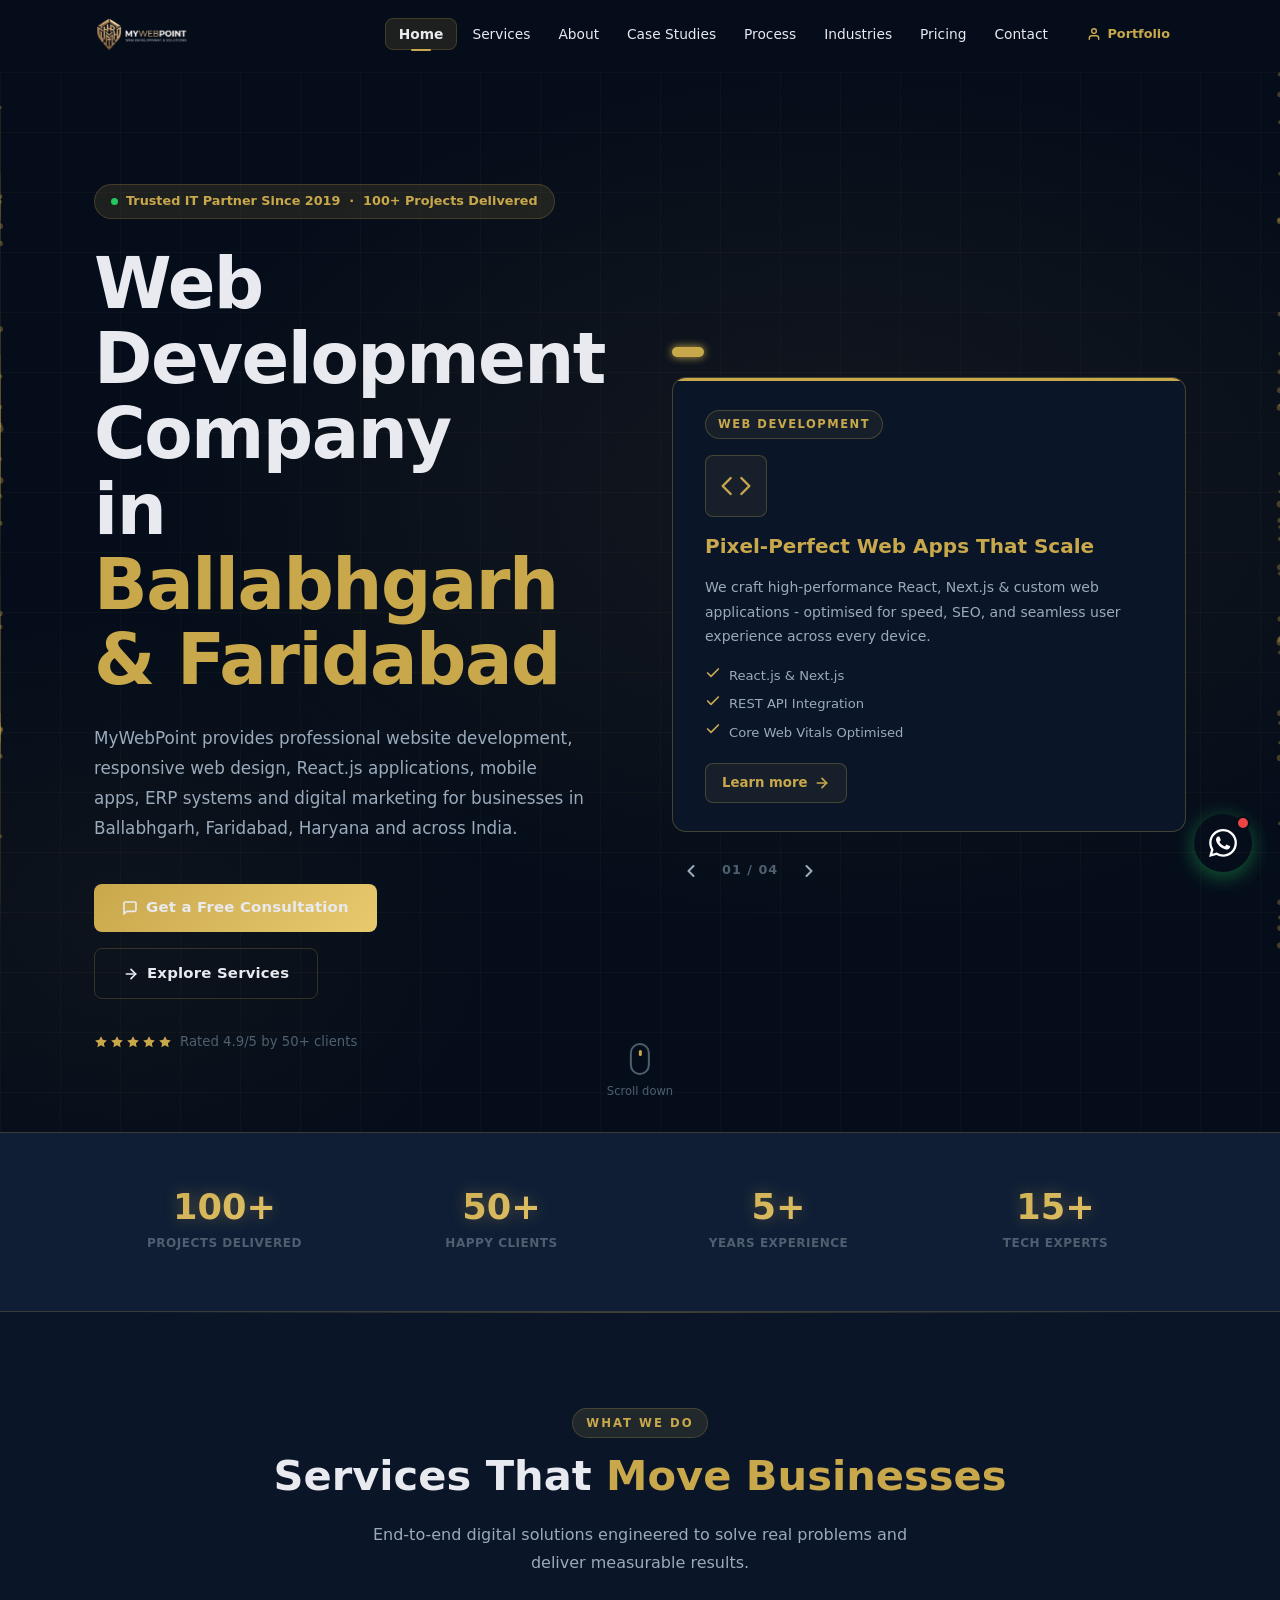
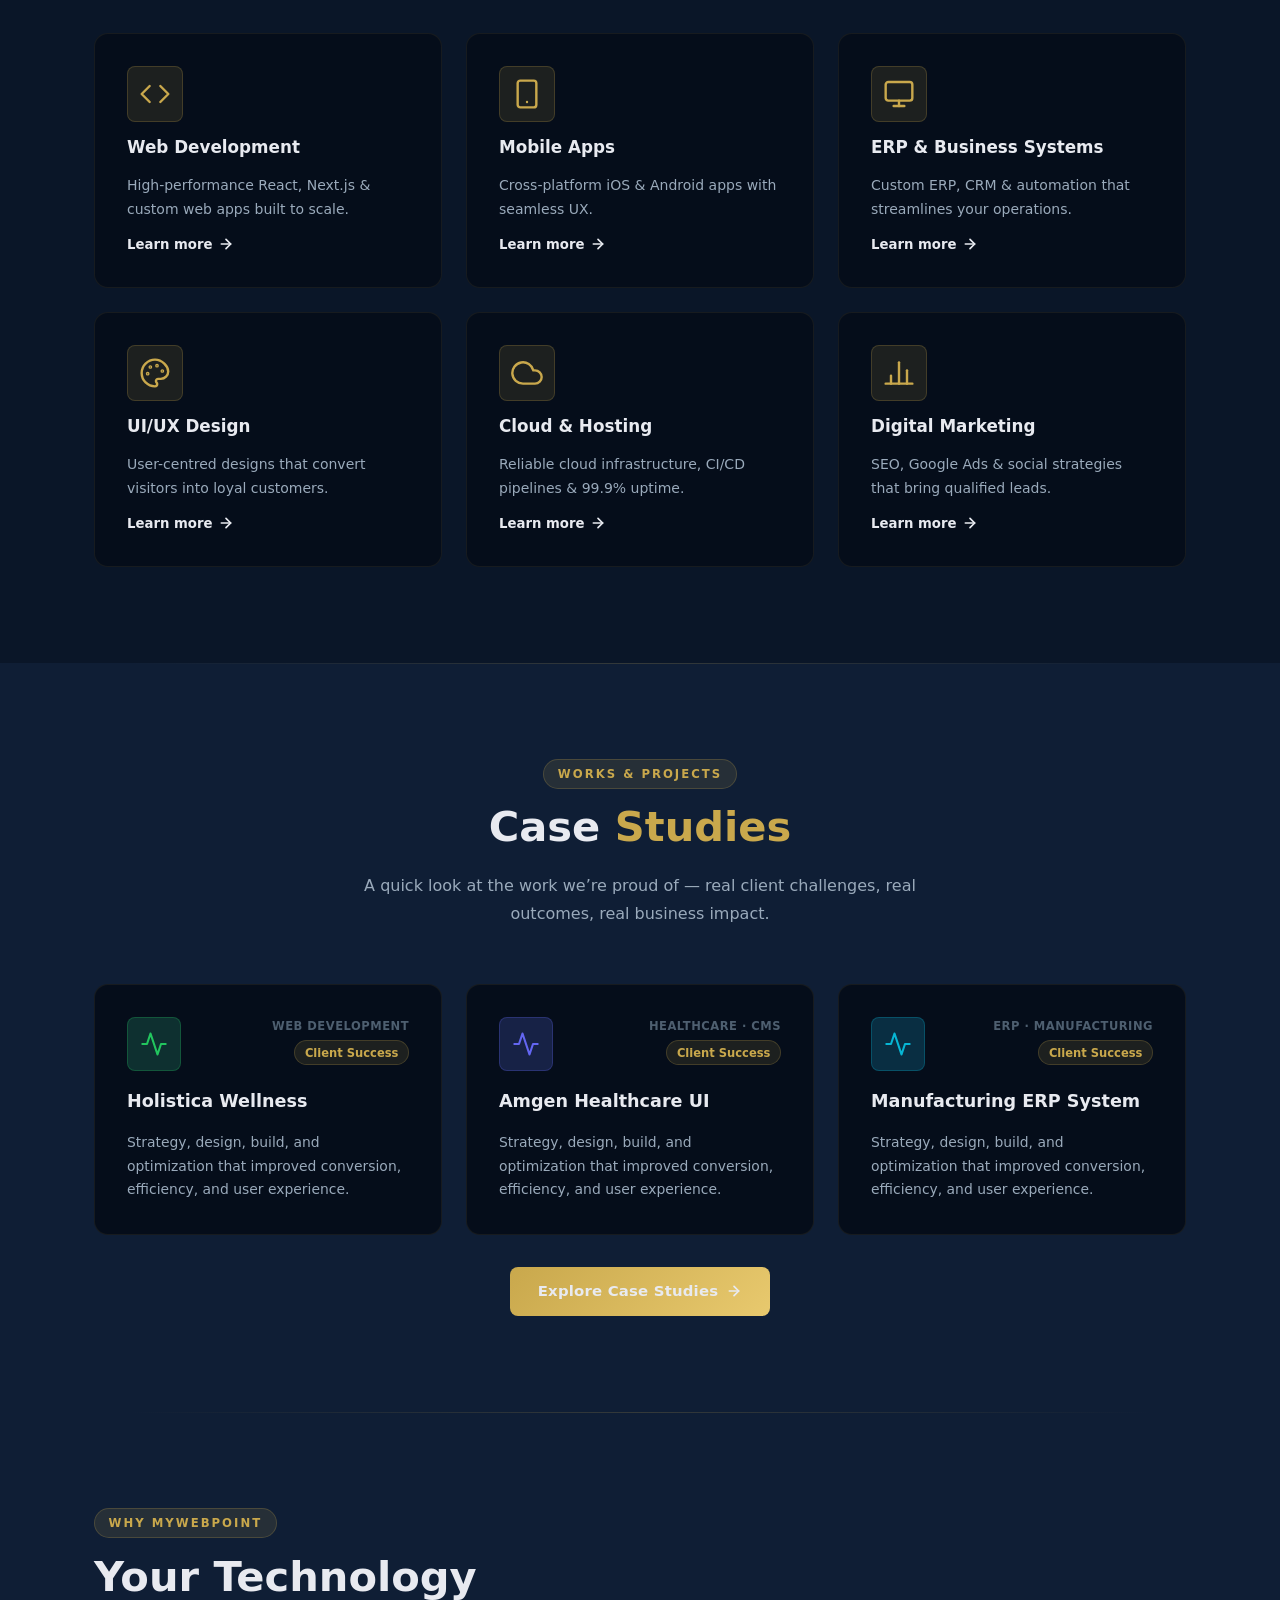
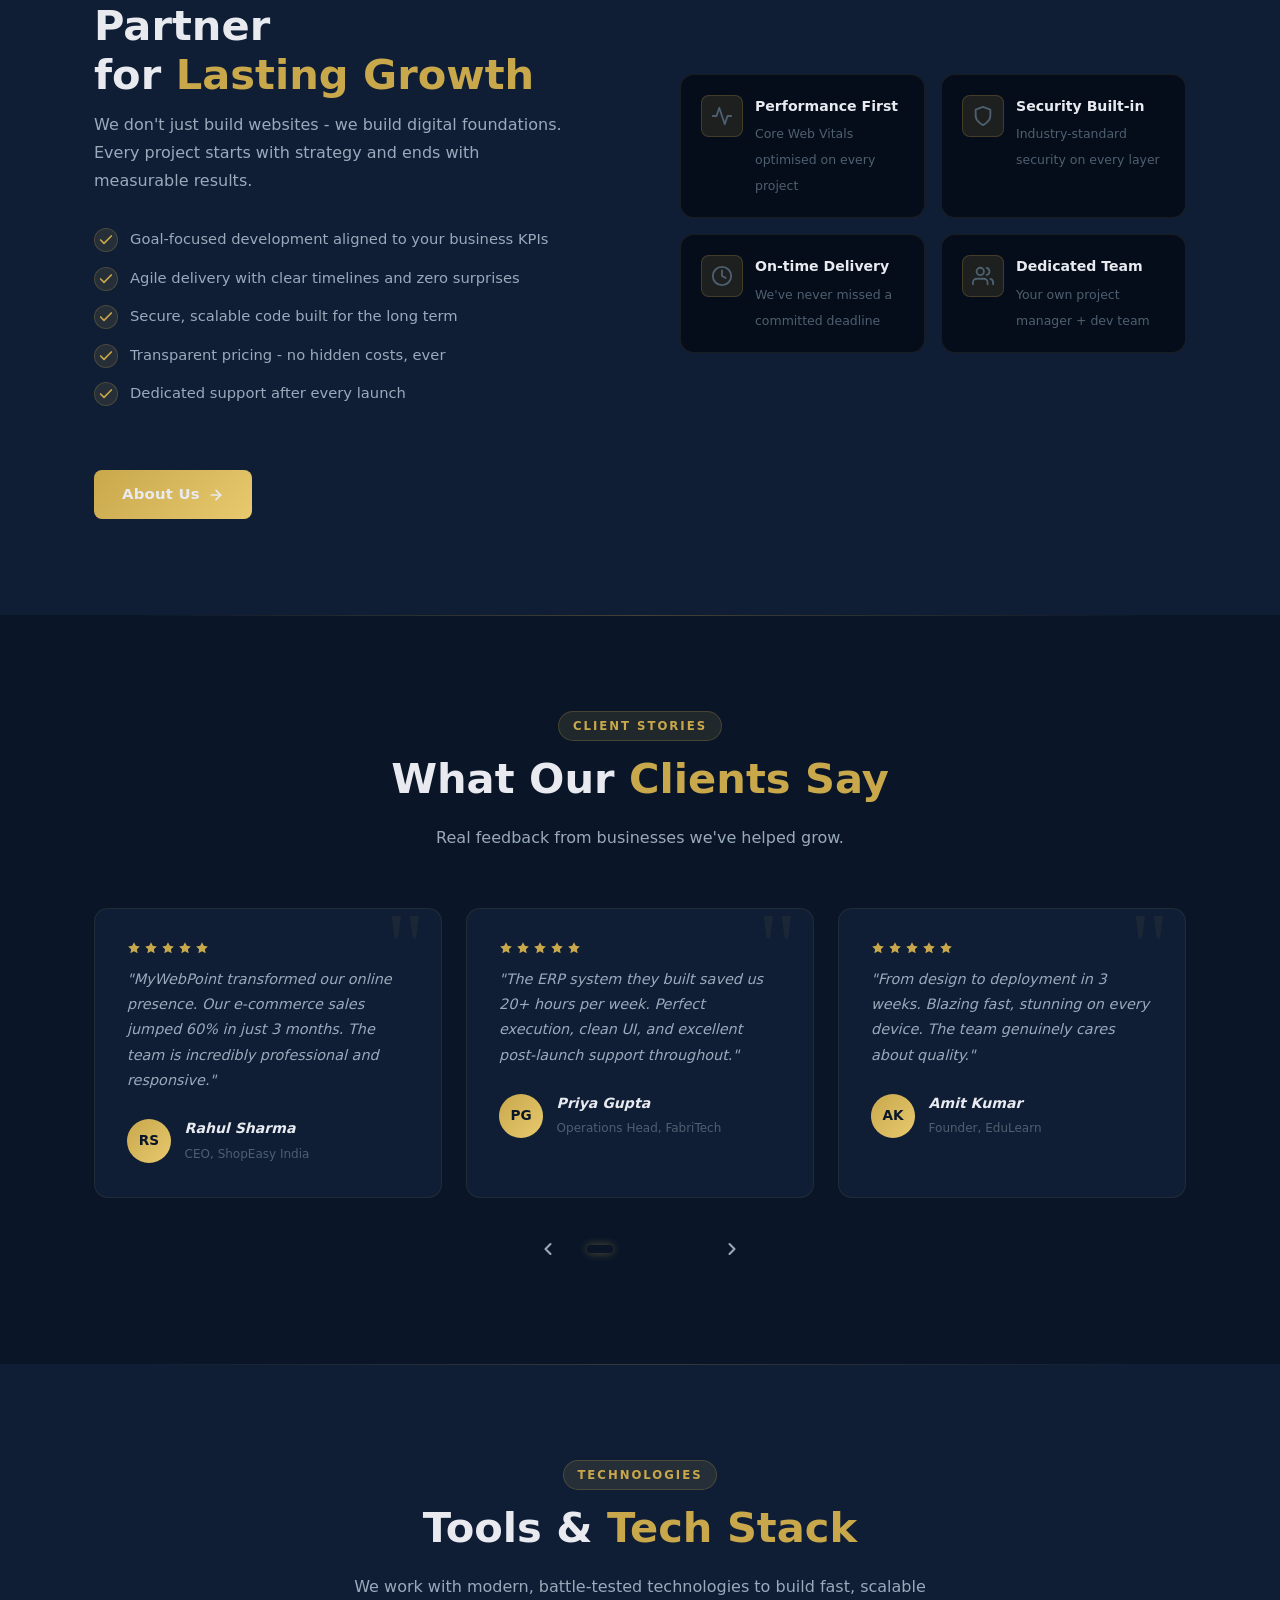
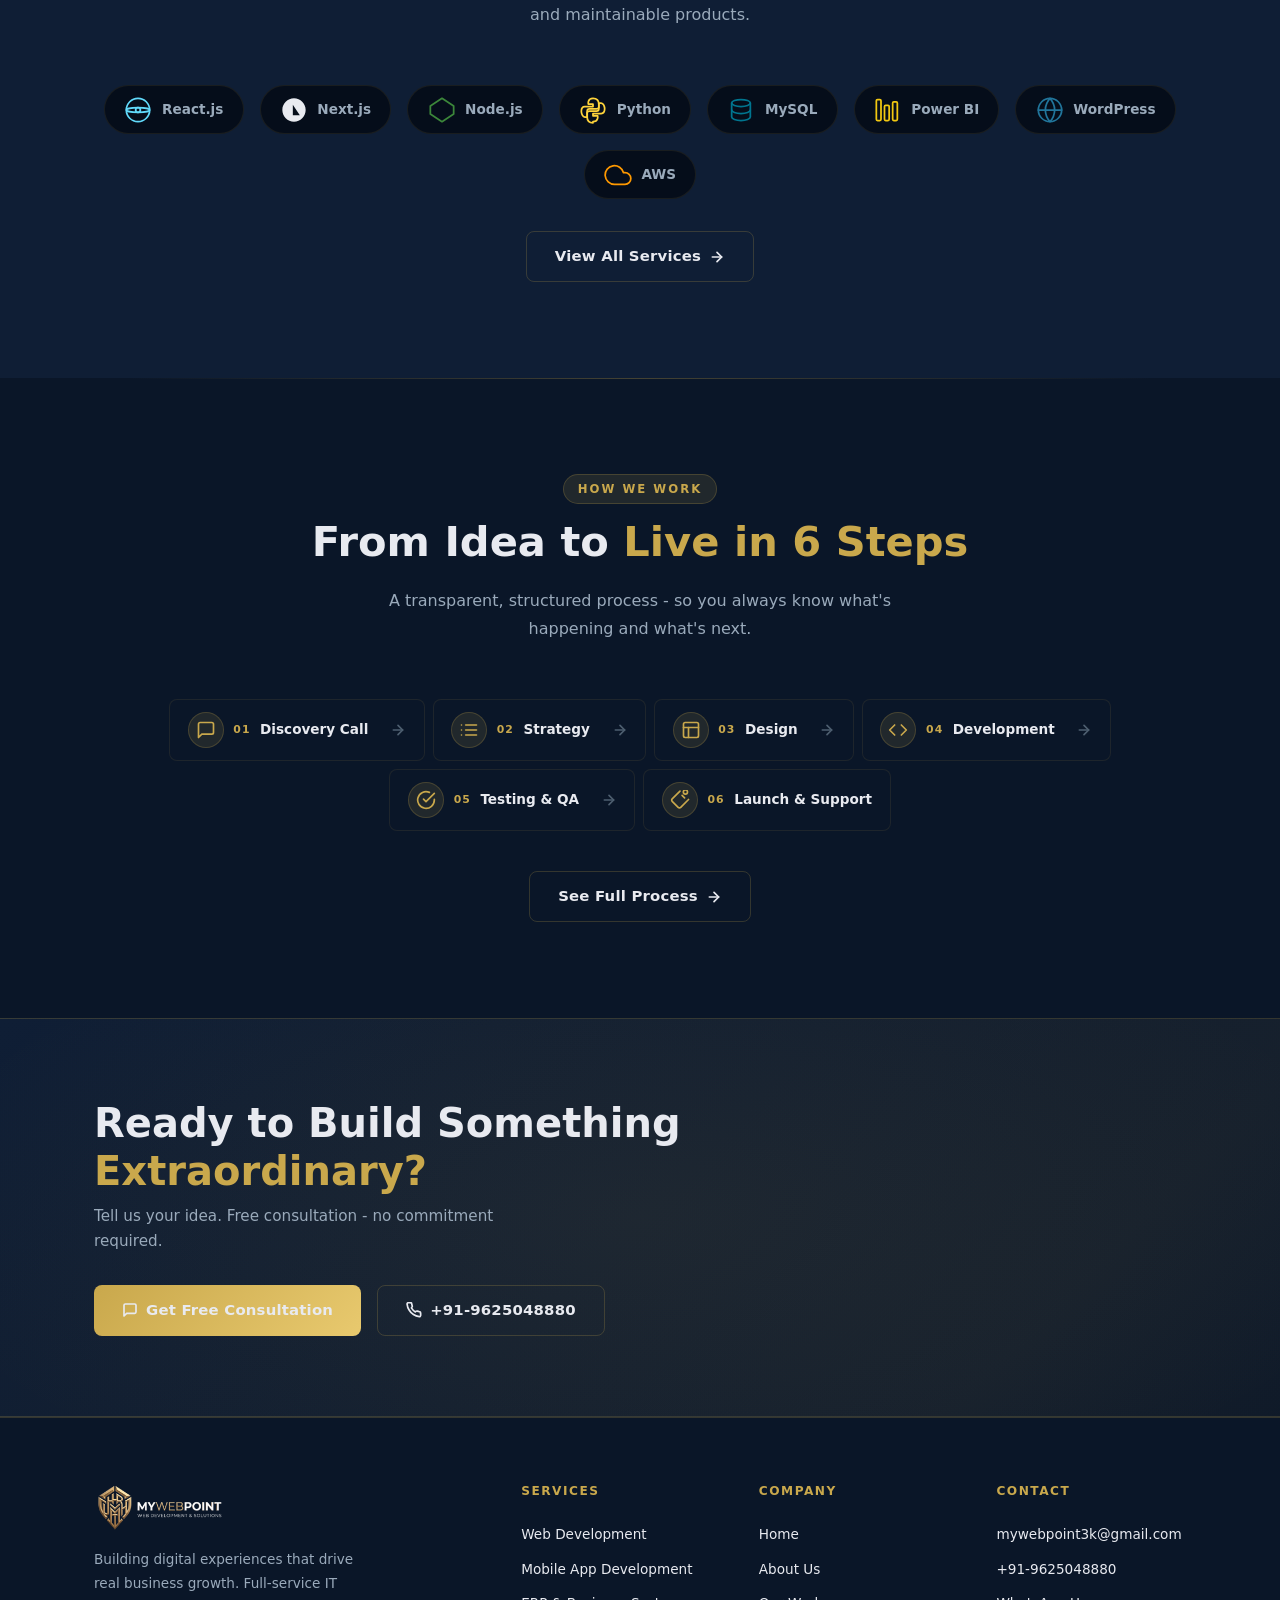
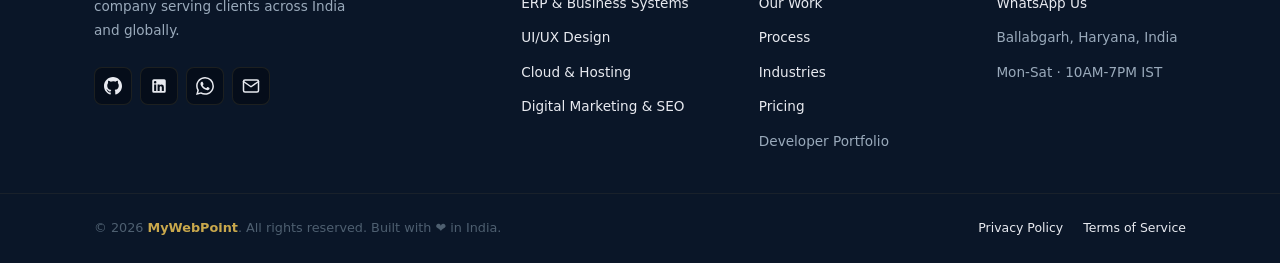
==== index.html @ a1b1f255 "deploy: Fix home case study spacing Dharmnath3k/mywebpoint-source@21807be0fb93c25c572fc7b2021fa96f9a" ====
<!doctype html>
<html lang="en">
  <head>
    <meta charset="UTF-8" />
    <meta name="viewport" content="width=device-width, initial-scale=1.0" />

    <title>Web Development Company in Ballabhgarh, Faridabad | MyWebPoint</title>
    <meta name="description" content="MyWebPoint — web development company in Ballabhgarh, Faridabad, Haryana. Professional website design, React.js development, mobile apps, ERP systems & SEO. Call +91-9625048880 for a free consultation." />
    <meta name="keywords" content="web development company in Ballabhgarh, website development company in Ballabhgarh, web developer in Ballabhgarh, web development company in Faridabad, website design company in Faridabad, React developer Faridabad, business website development Haryana, custom website development Haryana, ERP software Faridabad, MyWebPoint" />
    <meta name="author" content="Dharmnath Thakur — MyWebPoint" />
    <meta name="robots" content="index, follow" />
    <link rel="canonical" href="https://mywebpoint.in/" />
    <link rel="sitemap" type="application/xml" title="Sitemap" href="/sitemap.xml" />

    <!-- Open Graph -->
    <meta property="og:type"        content="website" />
    <meta property="og:url"         content="https://mywebpoint.in/" />
    <meta property="og:title"       content="Web Development Company in Ballabhgarh & Faridabad | MyWebPoint" />
    <meta property="og:description" content="Professional web development company in Ballabhgarh, Faridabad, Haryana. Website design, React.js, mobile apps, ERP & SEO services." />
    <meta property="og:image"       content="https://mywebpoint.in/og-image.png" />
    <meta property="og:locale"      content="en_IN" />
    <meta property="og:site_name"   content="MyWebPoint" />

    <!-- Twitter Card -->
    <meta name="twitter:card"        content="summary_large_image" />
    <meta name="twitter:title"       content="Web Development Company in Ballabhgarh & Faridabad | MyWebPoint" />
    <meta name="twitter:description" content="Professional website design, React.js development, mobile apps, ERP & SEO in Ballabhgarh, Faridabad, Haryana." />
    <meta name="twitter:image"       content="https://mywebpoint.in/og-image.png" />

    <!-- Favicon -->
    <link rel="icon"             type="image/png" sizes="32x32" href="/favicon.png" />
    <link rel="apple-touch-icon" type="image/png"               href="/favicon.png" />

    <!-- Schema.org — Organization -->
    <script type="application/ld+json">
    {
      "@context": "https://schema.org",
      "@type": "Organization",
      "name": "MyWebPoint",
      "url": "https://mywebpoint.in/",
      "logo": "https://mywebpoint.in/logo.png",
      "description": "Professional web development company in Ballabhgarh, Faridabad, Haryana offering website design, React.js apps, mobile apps, ERP systems, data analytics and digital marketing.",
      "foundingDate": "2019",
      "address": {
        "@type": "PostalAddress",
        "streetAddress": "Ballabhgarh",
        "addressLocality": "Faridabad",
        "addressRegion": "Haryana",
        "postalCode": "121004",
        "addressCountry": "IN"
      },
      "contactPoint": {
        "@type": "ContactPoint",
        "telephone": "+91-9625048880",
        "contactType": "customer service",
        "email": "dharmnath3k@gmail.com",
        "availableLanguage": ["English", "Hindi"]
      },
      "sameAs": [
        "https://github.com/Dharmnath3k",
        "https://www.linkedin.com/in/dharmnath-thakur-a0a003185/"
      ]
    }
    </script>

    <!-- Schema.org — LocalBusiness -->
    <script type="application/ld+json">
    {
      "@context": "https://schema.org",
      "@type": "LocalBusiness",
      "name": "MyWebPoint",
      "image": "https://mywebpoint.in/logo.png",
      "priceRange": "₹₹",
      "telephone": "+91-9625048880",
      "email": "dharmnath3k@gmail.com",
      "address": {
        "@type": "PostalAddress",
        "addressLocality": "Ballabgarh",
        "addressRegion": "Haryana",
        "postalCode": "121004",
        "addressCountry": "IN"
      },
      "geo": {
        "@type": "GeoCoordinates",
        "latitude": 28.3420,
        "longitude": 77.3230
      },
      "openingHoursSpecification": {
        "@type": "OpeningHoursSpecification",
        "dayOfWeek": ["Monday","Tuesday","Wednesday","Thursday","Friday","Saturday"],
        "opens": "10:00",
        "closes": "19:00"
      },
      "url": "https://mywebpoint.in/"
    }
    </script>

    <link rel="preconnect" href="https://fonts.googleapis.com" />
    <link rel="dns-prefetch" href="https://wa.me" />
    <script type="module" crossorigin src="/assets/index-BBxv9qet.js"></script>
    <link rel="stylesheet" crossorigin href="/assets/index-zsZVQGlZ.css">
  </head>
  <body>
    <div id="root"></div>
  </body>
</html>
---- assets/index-zsZVQGlZ.css ----
*,*:before,*:after{box-sizing:border-box;margin:0;padding:0}:root{--bg-primary: #0a192f;--bg-secondary: #112240;--bg-card: #112240;--accent: #64ffda;--accent-hover: #4cd9b8;--accent-light: rgba(100, 255, 218, .1);--text-primary: #ccd6f6;--text-secondary: #8892b0;--text-muted: #495670;--border: rgba(100, 255, 218, .2);--border-subtle: rgba(100, 255, 218, .08);--shadow: 0 4px 24px rgba(2, 12, 27, .7);--shadow-accent: 0 4px 24px rgba(100, 255, 218, .15);--radius: 12px;--radius-sm: 8px;--transition: .3s ease}html{scroll-behavior:smooth;font-size:16px}body{font-family:Segoe UI,system-ui,-apple-system,BlinkMacSystemFont,sans-serif;background-color:var(--bg-primary);color:var(--text-primary);line-height:1.6;overflow-x:hidden}a{color:inherit;text-decoration:none}img{max-width:100%;display:block}ul{list-style:none}button{cursor:pointer;border:none;outline:none;font-family:inherit}::-webkit-scrollbar{width:6px}::-webkit-scrollbar-track{background:var(--bg-primary)}::-webkit-scrollbar-thumb{background:var(--accent);border-radius:3px}.container{max-width:1100px;margin:0 auto;padding:0 1.5rem}.section{padding:5rem 0}.section-title{font-size:2rem;font-weight:700;text-align:center;margin-bottom:.5rem;color:var(--text-primary)}.section-subtitle{text-align:center;color:var(--text-secondary);margin-bottom:3rem;font-size:1rem}.section-title span{color:var(--accent)}.btn{display:inline-flex;align-items:center;gap:.5rem;padding:.75rem 1.75rem;border-radius:var(--radius-sm);font-size:.95rem;font-weight:600;transition:all var(--transition);cursor:pointer}.btn-primary{background:transparent;color:var(--accent);border:2px solid var(--accent)}.btn-primary:hover{background:var(--accent-light);border-color:var(--accent);transform:translateY(-2px);box-shadow:var(--shadow-accent)}.btn-outline{background:transparent;color:var(--accent);border:2px solid var(--accent)}.btn-outline:hover{background:var(--accent-light);color:var(--accent);transform:translateY(-2px);box-shadow:var(--shadow-accent)}.fade-in{opacity:0;transform:translateY(30px);transition:opacity .6s ease,transform .6s ease}.fade-in.visible{opacity:1;transform:translateY(0)}.fade-in-delay-1{transition-delay:.1s}.fade-in-delay-2{transition-delay:.2s}.fade-in-delay-3{transition-delay:.3s}.fade-in-delay-4{transition-delay:.4s}.fade-in-delay-5{transition-delay:.5s}.fade-in-delay-6{transition-delay:.6s}@media (max-width: 768px){.section{padding:3.5rem 0}.section-title{font-size:1.6rem}}#root{min-height:100vh}.footer{background:var(--bg-secondary);border-top:1px solid var(--border-subtle);padding:2rem 0;text-align:center}.footer p{color:var(--text-muted);font-size:.88rem}.footer p span{color:var(--accent);font-weight:600}.footer__sub{margin-top:.35rem;font-size:.8rem!important;color:var(--text-muted)}.navbar{position:fixed;top:0;left:0;right:0;z-index:1000;padding:1.25rem 0;transition:all .3s ease}.navbar--scrolled{background:#0f172af2;backdrop-filter:blur(12px);-webkit-backdrop-filter:blur(12px);padding:.85rem 0;box-shadow:0 2px 20px #0006;border-bottom:1px solid rgba(99,102,241,.15)}.navbar__container{max-width:1100px;margin:0 auto;padding:0 1.5rem;display:flex;align-items:center;justify-content:space-between}.navbar__logo{font-size:1.6rem;font-weight:800;color:var(--text-primary);letter-spacing:-.5px;transition:color var(--transition);display:flex;align-items:center;flex-shrink:0;max-width:180px;overflow:hidden}.navbar__logo span,.navbar__logo:hover{color:var(--accent)}.navbar__links{display:flex;align-items:center;gap:.25rem}.navbar__link{padding:.5rem .85rem;border-radius:var(--radius-sm);font-size:.9rem;font-weight:500;color:var(--text-secondary);transition:all var(--transition);position:relative}.navbar__link:hover,.navbar__link--active{color:var(--text-primary);background:var(--accent-light)}.navbar__link--active{color:var(--accent);font-weight:600;position:relative}.navbar__link--active:after{content:"";position:absolute;bottom:-2px;left:50%;transform:translate(-50%);width:18px;height:2px;background:var(--accent);border-radius:2px}.navbar__hamburger{display:none;flex-direction:column;gap:5px;background:none;padding:.4rem;border-radius:var(--radius-sm);transition:background var(--transition);z-index:1003;position:relative}.navbar__hamburger:hover{background:var(--accent-light)}.navbar__hamburger span{display:block;width:24px;height:2px;background:var(--text-primary);border-radius:2px;transition:all .3s ease;transform-origin:center}.navbar__hamburger--open span:nth-child(1){transform:translateY(7px) rotate(45deg)}.navbar__hamburger--open span:nth-child(2){opacity:0;transform:scaleX(0)}.navbar__hamburger--open span:nth-child(3){transform:translateY(-7px) rotate(-45deg)}.navbar__overlay{display:none}.navbar__company-toggle{display:inline-flex;align-items:center;gap:.4rem;padding:.42rem 1rem;border-radius:50px;font-size:.82rem;font-weight:700;color:var(--accent);background:var(--accent-light);border:1.5px solid var(--border);transition:all var(--transition);white-space:nowrap;margin-left:.4rem;letter-spacing:.2px}@media (max-width: 768px){.navbar__hamburger{display:flex;z-index:1003;position:relative}.navbar__overlay{position:fixed;top:0;right:0;bottom:0;left:0;background:#0009;z-index:1001;display:block}.navbar__links{position:fixed;top:0;right:-100%;width:min(280px,85vw);height:100%;height:100dvh;background:var(--bg-secondary);flex-direction:column;align-items:flex-start;justify-content:flex-start;padding:5rem 1.5rem 2rem;gap:.2rem;transition:right .3s ease;z-index:1002;border-left:1px solid var(--border-subtle);box-shadow:-8px 0 32px #00000080;overflow-y:auto;overflow-x:hidden}.navbar__links--open{right:0}.navbar__link{width:100%;padding:.75rem 1rem;font-size:1rem;border-radius:var(--radius-sm)}.navbar__company-toggle{width:100%;justify-content:center;margin:.75rem 0 0;padding:.75rem 1rem;font-size:.95rem;border-radius:var(--radius-sm)}}.hero{position:relative;min-height:100vh;display:flex;align-items:center;overflow:hidden;padding:6rem 0 4rem}.hero__bg{position:absolute;top:0;right:0;bottom:0;left:0;z-index:0;background:var(--bg-primary)}.hero__blob{position:absolute;border-radius:50%;filter:blur(80px);opacity:.35;animation:blobFloat 8s ease-in-out infinite}.hero__blob--1{width:500px;height:500px;background:radial-gradient(circle,#64ffda26,#64ffda08);top:-150px;right:-100px;animation-delay:0s}.hero__blob--2{width:350px;height:350px;background:radial-gradient(circle,#64ffda1a,#1122400d);bottom:-100px;left:-80px;animation-delay:3s}.hero__blob--3,.hero__blob--4,.hero__blob--5{width:250px;height:250px;background:radial-gradient(circle,rgba(100,255,218,.08),transparent);top:40%;left:40%;animation-delay:5s;opacity:.5}@keyframes blobFloat{0%,to{transform:translate(0) scale(1)}33%{transform:translate(20px,-20px) scale(1.05)}66%{transform:translate(-15px,15px) scale(.95)}}.hero__grid-overlay{position:absolute;top:0;right:0;bottom:0;left:0;background-image:linear-gradient(rgba(100,255,218,.03) 1px,transparent 1px),linear-gradient(90deg,rgba(100,255,218,.03) 1px,transparent 1px);background-size:50px 50px;z-index:0}.hero__content{position:relative;z-index:1;max-width:700px;opacity:0;transform:translateY(30px);transition:opacity .8s ease,transform .8s ease}.hero--visible .hero__content,.hero--visible .fade-in{opacity:1;transform:translateY(0)}.hero__badge{display:inline-flex;align-items:center;gap:.5rem;background:var(--accent-light);border:1px solid var(--border);color:var(--accent);padding:.4rem 1rem;border-radius:50px;font-size:.85rem;font-weight:600;margin-bottom:1.5rem;letter-spacing:.3px}.hero__badge-dot{width:8px;height:8px;background:#22c55e;border-radius:50%;animation:pulse 2s ease-in-out infinite}@keyframes pulse{0%,to{opacity:1;transform:scale(1)}50%{opacity:.6;transform:scale(.85)}}.hero__name{font-size:clamp(2.8rem,7vw,5rem);font-weight:800;line-height:1.1;color:var(--text-primary);margin-bottom:1rem;letter-spacing:-1px}.hero__name span{color:var(--accent);position:relative}.hero__role{font-size:clamp(1.1rem,2.5vw,1.4rem);font-weight:600;color:var(--text-secondary);margin-bottom:1rem;letter-spacing:.5px}.hero__role-separator{color:var(--accent);margin:0 .25rem}.hero__tagline{font-size:1rem;color:var(--text-muted);margin-bottom:2rem;max-width:500px;line-height:1.7}.hero__stats{display:flex;align-items:center;gap:1.5rem;margin-bottom:2.5rem;flex-wrap:wrap}.hero__stat{display:flex;flex-direction:column;gap:.15rem}.hero__stat-number{font-size:1.8rem;font-weight:800;color:var(--accent);line-height:1}.hero__stat-label{font-size:.78rem;color:var(--text-muted);text-transform:uppercase;letter-spacing:.5px;font-weight:500}.hero__stat-divider{width:1px;height:40px;background:var(--border-subtle)}.hero__actions{display:flex;gap:1rem;flex-wrap:wrap;margin-bottom:2.5rem}.hero__social{display:flex;gap:.75rem}.hero__social-link{display:flex;align-items:center;justify-content:center;width:42px;height:42px;border-radius:var(--radius-sm);background:var(--bg-secondary);border:1px solid var(--border-subtle);color:var(--text-secondary);transition:all var(--transition)}.hero__social-link:hover{background:var(--accent-light);border-color:var(--border);color:var(--accent);transform:translateY(-2px)}.hero__scroll-indicator{position:absolute;bottom:2rem;left:50%;transform:translate(-50%);display:flex;flex-direction:column;align-items:center;gap:.5rem;color:var(--text-muted);font-size:.75rem;animation:scrollBounce 2s ease-in-out infinite}.hero__scroll-mouse{width:22px;height:36px;border:2px solid var(--text-muted);border-radius:11px;display:flex;justify-content:center;padding-top:6px}.hero__scroll-wheel{width:3px;height:8px;background:var(--accent);border-radius:2px;animation:scrollWheel 2s ease-in-out infinite}@keyframes scrollWheel{0%{transform:translateY(0);opacity:1}to{transform:translateY(10px);opacity:0}}@keyframes scrollBounce{0%,to{transform:translate(-50%) translateY(0)}50%{transform:translate(-50%) translateY(5px)}}@media (max-width: 768px){.hero{padding:5rem 0;text-align:center}.hero__content{margin:0 auto}.hero__badge,.hero__tagline{margin-left:auto;margin-right:auto}.hero__stats,.hero__actions,.hero__social{justify-content:center}.hero__blob--1{width:300px;height:300px}.hero__blob--2{width:200px;height:200px}}.about{background:var(--bg-primary)}.about__grid{display:grid;grid-template-columns:1fr 1.6fr;gap:4rem;align-items:start}.about__visual{display:flex;flex-direction:column;align-items:center;gap:2rem}.about__avatar{position:relative;width:200px;height:200px;display:flex;align-items:center;justify-content:center}.about__avatar-inner{width:160px;height:160px;border-radius:50%;background:linear-gradient(135deg,var(--accent),#0a8a6e);display:flex;align-items:center;justify-content:center;font-size:3rem;font-weight:800;color:var(--bg-primary);position:relative;z-index:1;box-shadow:0 0 40px #64ffda40}.about__avatar-ring{position:absolute;border-radius:50%;border:2px solid var(--accent);animation:ringPulse 3s ease-in-out infinite}.about__avatar-ring--1{width:185px;height:185px;opacity:.4;animation-delay:0s}.about__avatar-ring--2{width:210px;height:210px;opacity:.2;animation-delay:1s}@keyframes ringPulse{0%,to{transform:scale(1);opacity:.4}50%{transform:scale(1.05);opacity:.2}}.about__info-cards{display:flex;flex-direction:column;gap:.75rem;width:100%}.about__info-card{display:flex;align-items:center;gap:.85rem;background:var(--bg-card);border:1px solid var(--border-subtle);border-radius:var(--radius-sm);padding:.75rem 1rem;transition:border-color var(--transition)}.about__info-card:hover{border-color:var(--border)}.about__info-icon{font-size:1.4rem;flex-shrink:0}.about__info-card div{display:flex;flex-direction:column;gap:.1rem}.about__info-card strong{font-size:1rem;font-weight:700;color:var(--text-primary)}.about__info-card span{font-size:.78rem;color:var(--text-muted)}.about__heading{font-size:1.5rem;font-weight:700;color:var(--text-primary);margin-bottom:1.25rem;line-height:1.3}.about__heading span{color:var(--accent)}.about__bio{color:var(--text-secondary);margin-bottom:1rem;line-height:1.75;font-size:.97rem}.about__bio strong{color:var(--text-primary);font-weight:600}.about__details{display:grid;grid-template-columns:1fr 1fr;gap:.85rem;margin:1.75rem 0;padding:1.5rem;background:var(--bg-card);border:1px solid var(--border-subtle);border-radius:var(--radius)}.about__detail{display:flex;flex-direction:column;gap:.2rem}.about__detail-label{font-size:.75rem;text-transform:uppercase;letter-spacing:.5px;color:var(--text-muted);font-weight:600}.about__detail-value{font-size:.9rem;color:var(--text-primary);font-weight:500}.about__detail-link{color:var(--accent);transition:color var(--transition)}.about__detail-link:hover{color:var(--accent-hover);text-decoration:underline}.about__status{display:flex;align-items:center;gap:.4rem}.about__status-dot{width:8px;height:8px;background:#22c55e;border-radius:50%;animation:pulse 2s ease-in-out infinite;flex-shrink:0}.about__actions{display:flex;gap:1rem;flex-wrap:wrap}@media (max-width: 900px){.about__grid{grid-template-columns:1fr;gap:2.5rem}.about__visual{flex-direction:row;flex-wrap:wrap;justify-content:center}.about__info-cards{flex-direction:row;flex-wrap:wrap;width:auto}.about__info-card{min-width:140px}}@media (max-width: 600px){.about__details{grid-template-columns:1fr}.about__info-cards{flex-direction:column;width:100%}}.skills{background:var(--bg-secondary)}.skills__grid{display:grid;grid-template-columns:repeat(auto-fill,minmax(300px,1fr));gap:1.25rem}.skills__card{background:var(--bg-primary);border:1px solid var(--border-subtle);border-radius:var(--radius);padding:1.25rem 1.5rem;transition:all var(--transition)}.skills__card:hover{border-color:var(--border);transform:translateY(-3px);box-shadow:var(--shadow)}.skills__card-header{display:flex;align-items:center;gap:.85rem;margin-bottom:1rem}.skills__icon-wrap{width:44px;height:44px;border-radius:var(--radius-sm);background:color-mix(in srgb,var(--skill-color) 15%,transparent);border:1px solid color-mix(in srgb,var(--skill-color) 30%,transparent);display:flex;align-items:center;justify-content:center;flex-shrink:0;font-size:1.3rem}.skills__info{flex:1;min-width:0}.skills__name{font-size:.95rem;font-weight:600;color:var(--text-primary);white-space:nowrap;overflow:hidden;text-overflow:ellipsis}.skills__category{font-size:.72rem;color:var(--text-muted);text-transform:uppercase;letter-spacing:.5px;font-weight:500}.skills__percent{font-size:.9rem;font-weight:700;flex-shrink:0}.skills__bar{height:6px;background:var(--bg-secondary);border-radius:3px;overflow:hidden}.skills__bar-fill{height:100%;width:0;border-radius:3px;transition:width 1s cubic-bezier(.4,0,.2,1)}@media (max-width: 640px){.skills__grid{grid-template-columns:1fr}}.experience{background:var(--bg-primary)}.experience__timeline{position:relative;max-width:800px;margin:0 auto}.experience__timeline:before{content:"";position:absolute;left:28px;top:0;bottom:0;width:2px;background:linear-gradient(to bottom,var(--accent),transparent);opacity:.4}.experience__item{display:flex;gap:2rem;margin-bottom:2.5rem;position:relative}.experience__item:last-child{margin-bottom:0}.experience__dot{width:58px;height:58px;border-radius:50%;background:color-mix(in srgb,var(--exp-color) 15%,var(--bg-secondary));border:2px solid color-mix(in srgb,var(--exp-color) 50%,transparent);display:flex;align-items:center;justify-content:center;font-size:1.4rem;flex-shrink:0;position:relative;z-index:1;box-shadow:0 0 20px color-mix(in srgb,var(--exp-color) 20%,transparent)}.experience__card{flex:1;background:var(--bg-card);border:1px solid var(--border-subtle);border-radius:var(--radius);padding:1.75rem;transition:all var(--transition)}.experience__card:hover{border-color:var(--border);box-shadow:var(--shadow);transform:translate(4px)}.experience__card-header{margin-bottom:1rem}.experience__role{font-size:1.15rem;font-weight:700;color:var(--text-primary);margin-bottom:.5rem}.experience__meta{display:flex;align-items:center;gap:1rem;flex-wrap:wrap}.experience__duration,.experience__period{display:flex;align-items:center;gap:.3rem;font-size:.82rem;color:var(--text-muted)}.experience__type{font-size:.75rem;background:var(--accent-light);color:var(--accent);padding:.2rem .6rem;border-radius:50px;font-weight:600;border:1px solid var(--border)}.experience__description{color:var(--text-secondary);font-size:.93rem;line-height:1.7;margin-bottom:1.25rem}.experience__highlights{margin-bottom:1.25rem;display:flex;flex-direction:column;gap:.5rem}.experience__highlight{display:flex;align-items:flex-start;gap:.6rem;font-size:.88rem;color:var(--text-secondary);line-height:1.5}.experience__highlight-dot{width:6px;height:6px;border-radius:50%;flex-shrink:0;margin-top:.45rem}.experience__skills{display:flex;flex-wrap:wrap;gap:.5rem}.experience__skill-tag{font-size:.78rem;background:var(--bg-primary);color:var(--text-secondary);padding:.25rem .65rem;border-radius:50px;border:1px solid var(--border-subtle);font-weight:500;transition:all var(--transition)}.experience__skill-tag:hover{border-color:var(--border);color:var(--accent)}@media (max-width: 600px){.experience__timeline:before{left:22px}.experience__item{gap:1.25rem}.experience__dot{width:46px;height:46px;font-size:1.1rem}.experience__card{padding:1.25rem}}.projects{background:var(--bg-secondary)}.projects__grid{display:grid;grid-template-columns:repeat(auto-fill,minmax(320px,1fr));gap:1.5rem;margin-bottom:3rem}.projects__card{background:var(--bg-primary);border:1px solid var(--border-subtle);border-radius:var(--radius);overflow:hidden;transition:all var(--transition);display:flex;flex-direction:column}.projects__card:hover{border-color:var(--border);transform:translateY(-6px);box-shadow:var(--shadow)}.projects__card-accent{height:4px;width:100%}.projects__card-body{padding:1.75rem;display:flex;flex-direction:column;flex:1}.projects__card-header{display:flex;align-items:center;justify-content:space-between;margin-bottom:1.25rem}.projects__icon{width:52px;height:52px;border-radius:var(--radius-sm);background:color-mix(in srgb,var(--proj-color) 15%,var(--bg-secondary));border:1px solid color-mix(in srgb,var(--proj-color) 25%,transparent);display:flex;align-items:center;justify-content:center;font-size:1.6rem}.projects__github-link{display:inline-flex;align-items:center;gap:.4rem;font-size:.82rem;font-weight:600;color:var(--text-muted);background:var(--bg-secondary);border:1px solid var(--border-subtle);padding:.4rem .85rem;border-radius:50px;transition:all var(--transition)}.projects__github-link:hover{color:var(--accent);border-color:var(--border);background:var(--accent-light)}.projects__title{font-size:1.1rem;font-weight:700;color:var(--text-primary);margin-bottom:.75rem;line-height:1.3}.projects__description{font-size:.9rem;color:var(--text-secondary);line-height:1.7;margin-bottom:1.25rem;flex:1}.projects__features{display:flex;flex-direction:column;gap:.4rem;margin-bottom:1.25rem}.projects__feature{display:flex;align-items:center;gap:.5rem;font-size:.83rem;color:var(--text-secondary);font-weight:500}.projects__tags{display:flex;flex-wrap:wrap;gap:.4rem;margin-top:auto}.projects__tag{font-size:.75rem;padding:.25rem .65rem;border-radius:50px;background:color-mix(in srgb,var(--tag-color) 12%,var(--bg-secondary));color:color-mix(in srgb,var(--tag-color) 80%,var(--text-secondary));border:1px solid color-mix(in srgb,var(--tag-color) 20%,transparent);font-weight:500;transition:all var(--transition)}.projects__tag:hover{background:color-mix(in srgb,var(--tag-color) 20%,var(--bg-secondary))}.projects__cta{text-align:center;display:flex;flex-direction:column;align-items:center;gap:1rem}.projects__cta p{color:var(--text-secondary);font-size:1rem}@media (max-width: 640px){.projects__grid{grid-template-columns:1fr}}.services{background:var(--bg-primary)}.services__grid{display:grid;grid-template-columns:repeat(auto-fill,minmax(300px,1fr));gap:1.5rem;margin-bottom:3rem}.services__card{background:var(--bg-card);border:1px solid var(--border-subtle);border-radius:var(--radius);padding:2rem;display:flex;flex-direction:column;gap:0;transition:all var(--transition);position:relative;overflow:hidden}.services__card:before{content:"";position:absolute;top:0;left:0;right:0;height:3px;background:linear-gradient(90deg,var(--svc-color),transparent);opacity:0;transition:opacity var(--transition)}.services__card:hover{border-color:var(--border);transform:translateY(-6px);box-shadow:var(--shadow)}.services__card:hover:before{opacity:1}.services__icon-wrap{width:60px;height:60px;border-radius:var(--radius);background:color-mix(in srgb,var(--svc-color) 15%,var(--bg-primary));border:1px solid color-mix(in srgb,var(--svc-color) 25%,transparent);display:flex;align-items:center;justify-content:center;margin-bottom:1.25rem;transition:all var(--transition)}.services__card:hover .services__icon-wrap{background:color-mix(in srgb,var(--svc-color) 25%,var(--bg-primary));transform:scale(1.05)}.services__icon{font-size:1.75rem}.services__title{font-size:1.05rem;font-weight:700;color:var(--text-primary);margin-bottom:.75rem}.services__description{font-size:.88rem;color:var(--text-secondary);line-height:1.7;margin-bottom:1.25rem;flex:1}.services__benefits{display:flex;flex-direction:column;gap:.45rem;margin-bottom:1.5rem}.services__benefit{display:flex;align-items:center;gap:.5rem;font-size:.83rem;color:var(--text-secondary)}.services__benefit-check{font-weight:700;font-size:.9rem;flex-shrink:0}.services__cta-btn{display:inline-flex;align-items:center;gap:.5rem;font-size:.85rem;font-weight:600;color:var(--svc-color);background:color-mix(in srgb,var(--svc-color) 10%,transparent);border:1px solid color-mix(in srgb,var(--svc-color) 25%,transparent);padding:.6rem 1.1rem;border-radius:var(--radius-sm);transition:all var(--transition);margin-top:auto;width:fit-content}.services__cta-btn:hover{background:color-mix(in srgb,var(--svc-color) 20%,transparent);border-color:color-mix(in srgb,var(--svc-color) 50%,transparent);transform:translate(3px)}.services__bottom{background:var(--bg-secondary);border:1px solid var(--border-subtle);border-radius:var(--radius);padding:2.5rem;display:flex;align-items:center;justify-content:space-between;gap:2rem;flex-wrap:wrap}.services__bottom-text h3{font-size:1.25rem;font-weight:700;color:var(--text-primary);margin-bottom:.4rem}.services__bottom-text p{color:var(--text-secondary);font-size:.93rem}@media (max-width: 640px){.services__grid{grid-template-columns:1fr}.services__bottom{flex-direction:column;text-align:center;padding:1.75rem}}.contact{background:var(--bg-secondary)}.contact__grid{display:grid;grid-template-columns:1fr 1.4fr;gap:3rem;align-items:start}.contact__info-heading{font-size:1.4rem;font-weight:700;color:var(--text-primary);margin-bottom:1rem;line-height:1.3}.contact__info-text{color:var(--text-secondary);font-size:.95rem;line-height:1.75;margin-bottom:2rem}.contact__methods{display:flex;flex-direction:column;gap:1rem;margin-bottom:2rem}.contact__method{display:flex;align-items:center;gap:1rem;padding:1rem 1.25rem;background:var(--bg-primary);border:1px solid var(--border-subtle);border-radius:var(--radius);transition:all var(--transition);cursor:pointer}.contact__method:hover{border-color:var(--border);transform:translate(4px);box-shadow:var(--shadow)}.contact__method--whatsapp:hover{border-color:#25d36666}.contact__method-icon{width:44px;height:44px;border-radius:var(--radius-sm);background:var(--accent-light);border:1px solid var(--border);display:flex;align-items:center;justify-content:center;color:var(--accent);flex-shrink:0;transition:all var(--transition)}.contact__method--whatsapp .contact__method-icon{background:#25d3661a;border-color:#25d36640;color:#25d366}.contact__method-info{display:flex;flex-direction:column;gap:.15rem}.contact__method-label{font-size:.75rem;text-transform:uppercase;letter-spacing:.5px;color:var(--text-muted);font-weight:600}.contact__method-value{font-size:.92rem;color:var(--text-primary);font-weight:500}.contact__availability{display:flex;align-items:center;gap:.6rem;font-size:.88rem;color:var(--text-secondary);padding:.75rem 1rem;background:#22c55e14;border:1px solid rgba(34,197,94,.2);border-radius:var(--radius-sm)}.contact__availability-dot{width:8px;height:8px;background:#22c55e;border-radius:50%;animation:pulse 2s ease-in-out infinite;flex-shrink:0}.contact__form-wrap{background:var(--bg-primary);border:1px solid var(--border-subtle);border-radius:var(--radius);padding:2rem}.contact__form{display:flex;flex-direction:column;gap:1.25rem}.contact__form-row{display:grid;grid-template-columns:1fr 1fr;gap:1rem}.contact__field{display:flex;flex-direction:column;gap:.4rem}.contact__label{font-size:.85rem;font-weight:600;color:var(--text-secondary)}.contact__label span{color:var(--accent)}.contact__input{background:var(--bg-secondary);border:1px solid var(--border-subtle);border-radius:var(--radius-sm);padding:.75rem 1rem;font-size:.92rem;color:var(--text-primary);font-family:inherit;transition:all var(--transition);outline:none;width:100%}.contact__input::placeholder{color:var(--text-muted)}.contact__input:focus{border-color:var(--accent);box-shadow:0 0 0 3px var(--accent-light)}.contact__input--error{border-color:#ef4444}.contact__input--error:focus{box-shadow:0 0 0 3px #ef444426}.contact__textarea{resize:vertical;min-height:130px}.contact__error{font-size:.78rem;color:#ef4444;font-weight:500}.contact__form-error{display:flex;align-items:center;justify-content:space-between;gap:1rem;padding:.85rem 1rem;background:#ef444414;border:1px solid rgba(239,68,68,.25);border-radius:var(--radius-sm);font-size:.88rem;color:#ef4444}.contact__retry-btn{font-size:.82rem;font-weight:600;color:#ef4444;background:#ef44441a;border:1px solid rgba(239,68,68,.3);padding:.3rem .75rem;border-radius:var(--radius-sm);transition:all var(--transition);flex-shrink:0}.contact__retry-btn:hover{background:#ef444433}.contact__submit{width:100%;justify-content:center;padding:.9rem;font-size:1rem}.contact__submit:disabled{opacity:.7;cursor:not-allowed;transform:none!important}.contact__spinner{width:16px;height:16px;border:2px solid rgba(255,255,255,.3);border-top-color:#fff;border-radius:50%;animation:spin .7s linear infinite;flex-shrink:0}img.logo-img{width:auto;height:38px;max-width:160px;display:block;object-fit:contain}@keyframes spin{to{transform:rotate(360deg)}}.contact__success{text-align:center;padding:3rem 2rem;display:flex;flex-direction:column;align-items:center;gap:1rem}.contact__success-icon{font-size:3rem}.contact__success h3{font-size:1.4rem;font-weight:700;color:var(--text-primary)}.contact__success p{color:var(--text-secondary);font-size:.95rem}@media (max-width: 900px){.contact__grid{grid-template-columns:1fr}}@media (max-width: 600px){.contact__form-row{grid-template-columns:1fr}.contact__form-wrap{padding:1.5rem}}.experience__company{font-size:.92rem;font-weight:600;color:var(--accent);margin-bottom:.5rem}.hero__inner{display:flex;align-items:center;justify-content:space-between;gap:3rem;min-height:auto;padding-top:0rem;padding-bottom:1rem}.hero__slider{flex-shrink:0;display:flex;flex-direction:column;align-items:center;opacity:1!important;transform:none!important}.hero__slider-frame{position:relative;width:330px;height:330px}.hero__slide-placeholder{width:100%;height:100%;border-radius:50%;background:linear-gradient(135deg,var(--slide-color, #6366f1) 0%,rgba(10,14,26,.9) 100%);display:flex;flex-direction:column;align-items:center;justify-content:center;gap:.5rem;border:3px solid var(--slide-color, #6366f1);box-shadow:0 0 40px #6366f14d}.hero__slide-initials{font-size:4rem;font-weight:800;color:#fff;line-height:1}.hero__slide-label{font-size:.78rem;color:#ffffffbf;font-weight:500;letter-spacing:1px;text-align:center;padding:0 1rem}.hero__slider-ring{position:absolute;top:-10px;right:-10px;bottom:-10px;left:-10px;border-radius:50%;border:2px solid var(--slide-color, #6366f1);opacity:.4;animation:ringPulse 2s ease-in-out infinite;pointer-events:none}.hero__slider-dots{display:flex;gap:.6rem;justify-content:center;margin-top:1.2rem}.hero__slider-dot--active{background:var(--accent, #64ffda);transform:scale(1.4);box-shadow:0 0 8px var(--accent, #64ffda)}@media (max-width: 900px){.hero__inner{flex-direction:column-reverse;text-align:center;padding-top:7rem}.hero__slider-frame{width:220px;height:220px}.hero__slide-initials{font-size:3rem}}@media (max-width: 600px){.hero__slider-frame{width:180px;height:180px}.hero__slide-initials{font-size:2.5rem}}.hero__slider{position:relative;flex-shrink:0;display:flex;flex-direction:column;align-items:center;gap:1.2rem;width:420px}.hero__canvas{position:absolute;top:0;right:0;bottom:0;left:0;width:100%;height:100%;border-radius:20px;pointer-events:none;z-index:0}.hero__slider-frame{position:relative;width:380px;height:280px;border-radius:20px;overflow:hidden;z-index:1;box-shadow:0 8px 40px #0006}.hero__slide{position:absolute;top:0;right:0;bottom:0;left:0;opacity:0;transform:scale(1.04);transition:opacity .7s ease,transform .7s ease}.hero__slide-img{width:100%;height:100%;object-fit:cover;display:block}.hero__slide-overlay{position:absolute;top:0;right:0;bottom:0;left:0;pointer-events:none}.hero__slide-text{margin:.8rem 0 1rem;min-height:70px}.hero__slide-title{font-size:1.15rem;font-weight:700;margin-bottom:.4rem;transition:color .4s ease;line-height:1.3}.hero__slide-desc{font-size:.88rem;color:var(--text-secondary);line-height:1.6;max-width:480px}.hero__slider-dots{display:flex;gap:.6rem;justify-content:center;z-index:1;position:relative}@media (max-width: 1024px){.hero__slider{width:360px}.hero__slider-frame{width:340px;height:240px}}@media (max-width: 900px){.hero__inner{flex-direction:column-reverse;text-align:center;padding-top:7rem}.hero__slider{width:100%;max-width:420px}.hero__slider-frame{width:100%;height:220px}.hero__slide-text{text-align:center}.hero__slide-desc{margin:0 auto}.hero__stats,.hero__actions,.hero__social{justify-content:center}}@media (max-width: 600px){hero__inner container .hero__slider-frame{height:180px}.hero__slide-title{font-size:1rem}}.hero__canvas{position:absolute;top:0;right:0;bottom:0;left:0;width:100%;height:100%;pointer-events:none;z-index:0}.hero__inner{position:relative;z-index:1}.hero__slide-text{margin:1rem 0 1.2rem;min-height:72px}.hero__slide-title{font-size:1.1rem;font-weight:700;margin-bottom:.35rem;transition:color .5s ease;line-height:1.3}.hero__slide-desc{font-size:.88rem;color:var(--text-secondary);line-height:1.65;max-width:460px}.hero__slider{flex-shrink:0;display:flex;flex-direction:column;align-items:center;opacity:1!important;transform:none!important;gap:1.2rem;position:relative;z-index:1}.hero__slide{position:absolute;top:0;right:0;bottom:0;left:0;border-radius:50%;opacity:0;transform:scale(.85) rotate(-5deg);transition:all .6s cubic-bezier(.4,0,.2,1);overflow:hidden;pointer-events:none}.hero__slide-img{width:100%;height:100%;object-fit:cover;border-radius:50%}.hero__slider-ring{position:absolute;top:-10px;right:-10px;bottom:-10px;left:-10px;border-radius:50%;border:2px solid var(--slide-color, #6366f1);opacity:.45;animation:ringPulse 2s ease-in-out infinite;pointer-events:none}.hero__slider-dot{width:10px;height:10px;border-radius:50%;background:var(--text-muted, #4a5568);border:none;cursor:pointer;transition:all .3s ease;padding:0}@media (max-width: 900px){.hero__slider-frame{width:220px;height:220px}.hero__slide-text{text-align:center}.hero__slide-desc{margin:0 auto}}@media (max-width: 600px){.hero__slider-frame{width:180px;height:180px}.hero__slide-title{font-size:1rem}}.hero__canvas{position:absolute;top:0;left:0;width:100%;height:100%;z-index:1;pointer-events:none}.hero__inner{position:relative;z-index:2;display:flex;align-items:center;justify-content:space-between;gap:3rem;width:100%;min-height:100vh;padding-top:5rem;padding-bottom:3rem}.hero__content{position:relative;z-index:2;flex:1}.hero__slide-text{margin:.8rem 0 1.5rem;min-height:68px}.hero__slide-title{font-size:1.05rem;font-weight:700;margin-bottom:.3rem;line-height:1.3;transition:color .4s ease}.hero__slide-desc{font-size:.85rem;color:var(--text-secondary);line-height:1.65;max-width:440px}.hero__slider{flex-shrink:0;display:flex;flex-direction:column;align-items:center;gap:1.2rem;position:relative;z-index:2;opacity:1!important;transform:none!important}.hero__slider-frame{position:relative;width:300px;height:300px}.hero__slide{position:absolute;top:0;right:0;bottom:0;left:0;border-radius:50%;opacity:0;transform:scale(.88) rotate(-4deg);transition:opacity .65s ease,transform .65s ease;overflow:hidden;pointer-events:none}.hero__slide--active{opacity:1!important;transform:scale(1) rotate(0)!important;pointer-events:auto}.hero__slide-img{width:100%;height:100%;object-fit:cover;border-radius:50%;display:block}.hero__slider-ring{position:absolute;top:-10px;right:-10px;bottom:-10px;left:-10px;border-radius:50%;border:2px solid var(--slide-color, #64ffda);opacity:.45;animation:ringPulse 2s ease-in-out infinite;pointer-events:none}.hero__slider-dots{display:flex;gap:.6rem;justify-content:center}.hero__slider-dot{width:10px;height:10px;border-radius:50%;background:var(--text-muted);border:none;cursor:pointer;transition:all .3s ease;padding:0}.hero__slider-dot--active{transform:scale(1.4)}@media (max-width: 900px){.hero__inner{flex-direction:column-reverse;text-align:center;padding-top:7rem}.hero__slider-frame{width:220px;height:220px}.hero__slide-desc{margin:0 auto}}@media (max-width: 600px){.hero__slider-frame{width:180px;height:180px}.hero__slide-title{font-size:.95rem}}.hero__canvas{position:absolute!important;top:0;left:0;width:100%!important;height:100%!important;z-index:1!important;pointer-events:none!important}.hero__inner{position:relative!important;z-index:2!important;display:flex!important;align-items:center!important;justify-content:space-between!important;gap:3rem!important;width:100%!important;min-height:100vh!important;padding-top:5rem!important;padding-bottom:3rem!important}.hero__content{position:relative!important;z-index:2!important;flex:1!important;opacity:0;transform:translateY(24px);transition:opacity .8s ease,transform .8s ease!important}.hero__content--visible{opacity:1!important;transform:translateY(0)!important}.hero__slide-text{margin:.8rem 0 1.5rem!important;min-height:72px}.hero__slide-title{font-size:1.1rem!important;font-weight:700!important;margin-bottom:.35rem!important;line-height:1.3!important;transition:color .4s ease!important;display:block!important;opacity:1!important;color:inherit}.hero__slide-desc{font-size:.88rem!important;color:var(--text-secondary)!important;line-height:1.65!important;max-width:440px!important;display:block!important;opacity:1!important}.hero__slider{flex-shrink:0!important;display:flex!important;flex-direction:column!important;align-items:center!important;gap:1.2rem!important;position:relative!important;z-index:2!important;background:none!important;border:none!important;box-shadow:none!important;opacity:1!important;transform:none!important}.hero__slider-frame{position:relative!important;width:300px!important;height:300px!important;background:none!important;border:none!important;box-shadow:none!important}.hero__slide{position:absolute!important;top:0!important;right:0!important;bottom:0!important;left:0!important;border-radius:50%!important;opacity:0!important;transform:scale(.88)!important;transition:opacity .65s ease,transform .65s ease!important;overflow:hidden!important;background:none!important;border:none!important;box-shadow:none!important}.hero__slide--active{opacity:1!important;transform:scale(1)!important}.hero__slide-img{width:100%!important;height:100%!important;object-fit:cover!important;border-radius:50%!important;display:block!important}.hero__slider-ring{position:absolute!important;top:-10px!important;right:-10px!important;bottom:-10px!important;left:-10px!important;border-radius:50%!important;border:2px solid var(--slide-color, #64ffda)!important;opacity:.5!important;animation:ringPulse 2s ease-in-out infinite!important;pointer-events:none!important;background:none!important}.hero__slider-dots{display:flex!important;gap:.6rem!important;justify-content:center!important;background:none!important}.hero__slider-dot{width:10px!important;height:10px!important;border-radius:50%!important;background:var(--text-muted)!important;border:none!important;cursor:pointer!important;transition:all .3s ease!important;padding:0!important}.hero__slider-dot--active{transform:scale(1.4)!important}@media (max-width: 900px){.hero__inner{flex-direction:column-reverse!important;text-align:center!important;padding-top:7rem!important}.hero__slider-frame{width:220px!important;height:220px!important}.hero__slide-desc{margin:0 auto!important}.hero__stats,.hero__actions,.hero__social{justify-content:center!important}}@media (max-width: 600px){.hero__slider-frame{width:180px!important;height:180px!important}.hero__slide-title{font-size:.95rem!important}}.hero__slider-frame{overflow:visible!important}.hero__slide{overflow:hidden!important}:root{--mwp-bg: #050d1a;--mwp-bg2: #0a1628;--mwp-bg3: #0f1e35;--mwp-gold: #c9a84c;--mwp-gold2: #e8c96e;--mwp-gold-light: rgba(201, 168, 76, .12);--mwp-gold-border: rgba(201, 168, 76, .22);--mwp-text: #e8eaf0;--mwp-text2: #9aaabb;--mwp-text3: #4e5f70;--mwp-radius: 14px;--mwp-radius-sm: 8px;--mwp-shadow: 0 8px 40px rgba(0, 0, 0, .5);--mwp-tr: .3s ease}.mwp-root{background:var(--mwp-bg);color:var(--mwp-text);font-family:Segoe UI,system-ui,-apple-system,sans-serif;line-height:1.6;overflow-x:hidden}.mwp-root *,.mwp-root *:before,.mwp-root *:after{box-sizing:border-box;margin:0;padding:0}.mwp-root a{color:inherit;text-decoration:none}.mwp-root img{max-width:100%;display:block}.mwp-root ul{list-style:none}.mwp-root button{cursor:pointer;border:none;background:none;font-family:inherit}.mwp-main{padding-top:72px}.mwp-container{max-width:1140px;margin:0 auto;padding:0 1.5rem}.mwp-btn{display:inline-flex;align-items:center;gap:.5rem;padding:.78rem 1.75rem;border-radius:var(--mwp-radius-sm);font-size:.93rem;font-weight:700;transition:all var(--mwp-tr);cursor:pointer;letter-spacing:.2px;white-space:nowrap}.mwp-btn--gold{background:linear-gradient(135deg,var(--mwp-gold),var(--mwp-gold2));color:#0a1628;border:none}.mwp-btn--gold:hover{transform:translateY(-2px);box-shadow:0 6px 24px #c9a84c59}.mwp-btn--outline{background:transparent;color:var(--mwp-gold);border:1.5px solid var(--mwp-gold-border)}.mwp-label{display:table;align-items:center;gap:.4rem;font-size:.73rem;font-weight:700;text-transform:uppercase;letter-spacing:2px;color:var(--mwp-gold);background:var(--mwp-gold-light);border:1px solid var(--mwp-gold-border);padding:.3rem .85rem;border-radius:50px;margin-bottom:.85rem}.mwp-section-title{font-size:clamp(1.8rem,4vw,2.6rem);font-weight:800;line-height:1.18;color:var(--mwp-text);margin-bottom:.75rem}.mwp-section-title span{color:var(--mwp-gold)}.mwp-section-sub{font-size:1rem;color:var(--mwp-text2);line-height:1.75;max-width:580px}.mwp-section-header{margin-bottom:3.5rem;display:flex;flex-direction:column;align-items:flex-start;gap:.3rem}.mwp-section-header--center{text-align:center;align-items:center}.mwp-section-header--center .mwp-section-sub{margin:0 auto}.mwp-section-header .mwp-label{margin-bottom:.5rem}.mwp-section-header .mwp-section-sub{margin-top:.25rem}.mwp-section{padding:6rem 0}.mwp-section--dark{background:var(--mwp-bg2)}.mwp-section--darker{background:var(--mwp-bg3)}@media (max-width: 768px){.mwp-section{padding:4rem 0}}.mwp-reveal{opacity:0;transform:translateY(28px);transition:opacity .65s ease,transform .65s ease}.mwp-reveal--delay-2{transition-delay:.2s}.mwp-reveal--delay-3{transition-delay:.3s}.mwp-reveal--delay-4{transition-delay:.4s}.mwp-reveal--delay-5{transition-delay:.5s}.mwp-reveal--delay-6{transition-delay:.6s}.mwp-breadcrumb{display:flex;align-items:center;gap:.4rem;font-size:.82rem;color:var(--mwp-text3);margin-top:1.5rem}.mwp-breadcrumb a{color:var(--mwp-gold)}.mwp-breadcrumb a:hover{text-decoration:underline}.mwp-nav{position:fixed;top:0;left:0;right:0;z-index:1000;padding:1rem 0;transition:all .3s ease}.mwp-nav--scrolled{background:#050d1af7;backdrop-filter:blur(16px);-webkit-backdrop-filter:blur(16px);padding:.7rem 0;box-shadow:0 2px 24px #0000008c;border-bottom:1px solid var(--mwp-gold-border)}.mwp-nav__inner{display:flex;align-items:center;justify-content:space-between;max-width:1140px;margin:0 auto;padding:0 1.5rem}.mwp-nav__logo{display:flex;align-items:center;gap:.5rem}.mwp-nav__favicon{height:34px;width:auto}.mwp-nav__logo-img{height:36px;width:auto;max-width:180px;object-fit:contain}.mwp-nav__links{display:flex;align-items:center;gap:.15rem}.mwp-nav__link{padding:.42rem .8rem;border-radius:var(--mwp-radius-sm);font-size:.86rem;font-weight:500;color:var(--mwp-text2);transition:all var(--mwp-tr)}.mwp-nav__link:hover,.mwp-nav__link.active,.mwp-nav__link--active{color:var(--mwp-text);background:var(--mwp-gold-light)}.mwp-nav__link.active,.mwp-nav__link--active{color:var(--mwp-gold);font-weight:700;background:var(--mwp-gold-light);border:1px solid var(--mwp-gold-border);position:relative}.mwp-nav__link.active:after,.mwp-nav__link--active:after{content:"";position:absolute;bottom:-2px;left:50%;transform:translate(-50%);width:20px;height:2px;background:var(--mwp-gold);border-radius:2px}.mwp-nav__portfolio-btn{display:inline-flex;align-items:center;gap:.4rem;padding:.4rem 1rem;border-radius:50px;font-size:.8rem;font-weight:700;color:var(--mwp-gold);background:var(--mwp-gold-light);border:1.5px solid var(--mwp-gold-border);transition:all var(--mwp-tr);margin-left:.5rem}.mwp-nav__portfolio-btn:hover{background:var(--mwp-gold);color:#0a1628;border-color:var(--mwp-gold)}.mwp-nav__hamburger{display:none;flex-direction:column;gap:5px;padding:.4rem;border-radius:var(--mwp-radius-sm);background:none}.mwp-nav__hamburger span{display:block;width:24px;height:2px;background:var(--mwp-text);border-radius:2px;transition:all .3s}.mwp-nav__hamburger--open span:nth-child(1){transform:translateY(7px) rotate(45deg)}.mwp-nav__hamburger--open span:nth-child(2){opacity:0;transform:scaleX(0)}.mwp-nav__hamburger--open span:nth-child(3){transform:translateY(-7px) rotate(-45deg)}.mwp-nav__overlay{display:none;position:fixed;top:0;right:0;bottom:0;left:0;background:#0000008c;z-index:999}@media (max-width: 960px){.mwp-nav__hamburger{display:flex;position:relative;z-index:1003}.mwp-nav__overlay{display:block;position:fixed;top:0;right:0;bottom:0;left:0;background:#0009;z-index:1001}.mwp-nav__links{position:fixed;top:0;right:-100%;width:min(280px,85vw);height:100%;height:100dvh;background:var(--mwp-bg2);flex-direction:column;align-items:flex-start;justify-content:flex-start;padding:5.5rem 1.5rem 2rem;gap:.2rem;transition:right .3s ease;z-index:1002;border-left:1px solid var(--mwp-gold-border);box-shadow:-8px 0 32px #0009;overflow-y:auto;overflow-x:hidden}.mwp-nav__links--open{right:0}.mwp-nav__link{width:100%;padding:.75rem 1rem;font-size:.97rem}.mwp-nav__link.active,.mwp-nav__link--active{border-left:3px solid var(--mwp-gold);padding-left:calc(1rem - 3px);border-radius:0 var(--mwp-radius-sm) var(--mwp-radius-sm) 0}.mwp-nav__link.active:after,.mwp-nav__link--active:after{display:none}.mwp-nav__portfolio-btn{width:100%;justify-content:center;margin:.75rem 0 0;padding:.75rem 1rem;border-radius:var(--mwp-radius-sm);font-size:.95rem}}.mwp-hero{min-height:100vh;display:flex;align-items:center;position:relative;overflow:hidden;padding:7rem 0 5rem}.mwp-hero__bg{position:absolute;top:0;right:0;bottom:0;left:0;background:radial-gradient(ellipse 80% 60% at 65% 40%,rgba(201,168,76,.07),transparent 68%),radial-gradient(ellipse 50% 50% at 10% 80%,rgba(201,168,76,.04),transparent 60%),var(--mwp-bg)}.mwp-hero__grid-overlay{position:absolute;top:0;right:0;bottom:0;left:0;background-image:linear-gradient(rgba(201,168,76,.04) 1px,transparent 1px),linear-gradient(90deg,rgba(201,168,76,.04) 1px,transparent 1px);background-size:60px 60px}.mwp-hero__canvas{position:absolute;top:0;right:0;bottom:0;left:0;width:100%;height:100%;pointer-events:none}.mwp-hero__inner{position:relative;z-index:1;display:grid;grid-template-columns:1fr 1fr;gap:4rem;align-items:center}.mwp-hero__badge{display:inline-flex;align-items:center;gap:.5rem;background:var(--mwp-gold-light);border:1px solid var(--mwp-gold-border);color:var(--mwp-gold);padding:.38rem 1rem;border-radius:50px;font-size:.8rem;font-weight:700;margin-bottom:1.75rem}.mwp-hero__badge-dot{width:7px;height:7px;background:#22c55e;border-radius:50%;animation:mwpPulse 2s ease-in-out infinite}@keyframes mwpPulse{0%,to{opacity:1;transform:scale(1)}50%{opacity:.6;transform:scale(.85)}}.mwp-hero__headline{font-size:clamp(2.6rem,6vw,4.4rem);font-weight:900;line-height:1.07;letter-spacing:-1.5px;color:var(--mwp-text);margin-bottom:1.5rem}.mwp-hero__headline span{color:var(--mwp-gold)}.mwp-hero__sub{font-size:1.05rem;color:var(--mwp-text2);line-height:1.8;max-width:490px;margin-bottom:2.5rem}.mwp-hero__actions{display:flex;gap:1rem;flex-wrap:wrap;margin-bottom:2rem}.mwp-hero__trust{display:flex;align-items:center;gap:.5rem;font-size:.83rem;color:var(--mwp-text3)}.mwp-hero__stars{display:flex;gap:2px;color:var(--mwp-gold)}.mwp-hero__visual{display:flex;align-items:center;justify-content:center;position:relative}.mwp-hero__orb{position:absolute;border-radius:50%;border:1px solid var(--mwp-gold-border);animation:mwpOrbit linear infinite}.mwp-hero__orb--ring1{width:300px;height:300px;animation-duration:20s}.mwp-hero__orb--ring2{width:400px;height:400px;animation-duration:30s;animation-direction:reverse;border-style:dashed;opacity:.4}@keyframes mwpOrbit{0%{transform:rotate(0)}to{transform:rotate(360deg)}}.mwp-hero__orb--center{position:relative;width:140px;height:140px;z-index:1;background:var(--mwp-bg2);border:2px solid var(--mwp-gold-border);border-radius:50%;display:flex;align-items:center;justify-content:center;box-shadow:0 0 60px #c9a84c24}.mwp-hero__orb--center img{width:80px;height:auto}.mwp-hero__float{position:absolute;background:var(--mwp-bg2);border:1px solid var(--mwp-gold-border);border-radius:10px;padding:.55rem .9rem;display:flex;align-items:center;gap:.4rem;font-size:.75rem;font-weight:700;color:var(--mwp-text);box-shadow:0 4px 20px #0006;white-space:nowrap}.mwp-hero__float svg{color:var(--mwp-gold);flex-shrink:0}.mwp-hero__float--1{top:0;left:50%;transform:translate(-50%)}.mwp-hero__float--2{top:50%;right:-20px;transform:translateY(-50%)}.mwp-hero__float--3{bottom:0;left:50%;transform:translate(-50%)}.mwp-hero__float--4{top:50%;left:-20px;transform:translateY(-50%)}.mwp-hero__scroll{position:absolute;bottom:2rem;left:50%;transform:translate(-50%);display:flex;flex-direction:column;align-items:center;gap:.4rem;color:var(--mwp-text3);font-size:.72rem;z-index:1;animation:mwpScrollBounce 2s ease-in-out infinite}.mwp-hero__scroll-mouse{width:20px;height:32px;border:2px solid var(--mwp-text3);border-radius:10px;display:flex;justify-content:center;padding-top:5px}.mwp-hero__scroll-wheel{width:3px;height:6px;background:var(--mwp-gold);border-radius:2px;animation:mwpScrollWheel 2s ease-in-out infinite}@keyframes mwpScrollWheel{0%{transform:translateY(0);opacity:1}to{transform:translateY(8px);opacity:0}}@keyframes mwpScrollBounce{0%,to{transform:translate(-50%) translateY(0)}50%{transform:translate(-50%) translateY(5px)}}@media (max-width: 900px){.mwp-hero__inner{grid-template-columns:1fr;text-align:center}.mwp-hero__sub{margin:0 auto 2.5rem}.mwp-hero__actions,.mwp-hero__trust{justify-content:center}.mwp-hero__visual{display:none}}.mwp-stats-bar{background:var(--mwp-bg3);padding:2.5rem 0;border-top:1px solid var(--mwp-gold-border);border-bottom:1px solid var(--mwp-gold-border)}.mwp-stats-bar__grid{display:grid;grid-template-columns:repeat(4,1fr);gap:1rem}.mwp-stats-bar__item{text-align:center;padding:1rem}.mwp-stats-bar__val{display:block;font-size:2.2rem;font-weight:900;color:var(--mwp-gold);line-height:1;margin-bottom:.3rem}.mwp-stats-bar__label{font-size:.75rem;color:var(--mwp-text3);text-transform:uppercase;letter-spacing:.5px;font-weight:600}@media (max-width: 640px){.mwp-stats-bar__grid{grid-template-columns:repeat(2,1fr)}}.mwp-services-grid{display:grid;grid-template-columns:repeat(auto-fill,minmax(300px,1fr));gap:1.5rem}.mwp-svc-card{background:var(--mwp-bg);border:1px solid rgba(201,168,76,.09);border-radius:var(--mwp-radius);padding:2rem;transition:all var(--mwp-tr);display:flex;flex-direction:column;gap:.75rem;position:relative;overflow:hidden}.mwp-svc-card:before{content:"";position:absolute;top:0;left:0;right:0;height:3px;background:linear-gradient(90deg,var(--mwp-gold),transparent);opacity:0;transition:opacity var(--mwp-tr)}.mwp-svc-card:hover{border-color:var(--mwp-gold-border);transform:translateY(-6px);box-shadow:var(--mwp-shadow)}.mwp-svc-card:hover:before{opacity:1}.mwp-svc-card__icon{width:56px;height:56px;border-radius:var(--mwp-radius-sm);background:var(--mwp-gold-light);border:1px solid var(--mwp-gold-border);display:flex;align-items:center;justify-content:center;color:var(--mwp-gold);transition:all var(--mwp-tr)}.mwp-svc-card:hover .mwp-svc-card__icon{background:#c9a84c38;transform:scale(1.05)}.mwp-svc-card__title{font-size:1.05rem;font-weight:700;color:var(--mwp-text)}.mwp-svc-card__desc{font-size:.875rem;color:var(--mwp-text2);line-height:1.75;flex:1}.mwp-svc-card__link{display:inline-flex;align-items:center;gap:.35rem;font-size:.83rem;font-weight:700;color:var(--mwp-gold);transition:gap var(--mwp-tr);margin-top:auto}.mwp-svc-card__link:hover{gap:.6rem}.mwp-why__grid{display:grid;grid-template-columns:1fr 1fr;gap:5rem;align-items:center}.mwp-why__list{display:flex;flex-direction:column;gap:.85rem;margin:2rem 0}.mwp-why__item{display:flex;align-items:flex-start;gap:.75rem;font-size:.92rem;color:var(--mwp-text2);line-height:1.6}.mwp-why__check{width:24px;height:24px;border-radius:50%;background:var(--mwp-gold-light);border:1px solid var(--mwp-gold-border);display:flex;align-items:center;justify-content:center;color:var(--mwp-gold);flex-shrink:0;margin-top:1px}.mwp-why__card-wrap{display:grid;grid-template-columns:1fr 1fr;gap:1rem}.mwp-why__card{background:var(--mwp-bg);border:1px solid rgba(201,168,76,.1);border-radius:var(--mwp-radius);padding:1.25rem;display:flex;align-items:flex-start;gap:.75rem;transition:border-color var(--mwp-tr)}.mwp-why__card:hover{border-color:var(--mwp-gold-border)}.mwp-why__card-icon{width:42px;height:42px;border-radius:var(--mwp-radius-sm);background:var(--mwp-gold-light);border:1px solid var(--mwp-gold-border);display:flex;align-items:center;justify-content:center;color:var(--mwp-gold);flex-shrink:0}.mwp-why__card strong{display:block;font-size:.88rem;font-weight:700;color:var(--mwp-text);margin-bottom:.2rem}.mwp-why__card span{font-size:.78rem;color:var(--mwp-text3);line-height:1.5}@media (max-width: 900px){.mwp-why__grid{grid-template-columns:1fr;gap:3rem}.mwp-why__card-wrap{grid-template-columns:1fr}}.mwp-testi-grid{display:grid;grid-template-columns:repeat(auto-fill,minmax(300px,1fr));gap:1.5rem}.mwp-testi-card{background:var(--mwp-bg3);border:1px solid rgba(201,168,76,.1);border-radius:var(--mwp-radius);padding:2rem;transition:all var(--mwp-tr)}.mwp-testi-card:hover{border-color:var(--mwp-gold-border);transform:translateY(-4px);box-shadow:var(--mwp-shadow)}.mwp-testi-card__stars{display:flex;gap:3px;color:var(--mwp-gold);margin-bottom:.75rem}.mwp-testi-card__text{font-size:.9rem;color:var(--mwp-text2);line-height:1.75;margin-bottom:1.5rem;font-style:italic}.mwp-testi-card__author{display:flex;align-items:center;gap:.85rem}.mwp-testi-card__avatar{width:44px;height:44px;border-radius:50%;background:linear-gradient(135deg,var(--mwp-gold),var(--mwp-gold2));display:flex;align-items:center;justify-content:center;font-size:.85rem;font-weight:800;color:#0a1628;flex-shrink:0}.mwp-testi-card__name{display:block;font-size:.88rem;font-weight:700;color:var(--mwp-text)}.mwp-testi-card__role{font-size:.75rem;color:var(--mwp-text3)}.mwp-cta-banner{background:linear-gradient(135deg,var(--mwp-bg3),var(--mwp-bg2));border-top:1px solid var(--mwp-gold-border);border-bottom:1px solid var(--mwp-gold-border);padding:5rem 0;position:relative;overflow:hidden}.mwp-cta-banner:before{content:"";position:absolute;top:0;right:0;bottom:0;left:0;background:radial-gradient(ellipse 60% 80% at 50% 50%,rgba(201,168,76,.06),transparent);pointer-events:none}.mwp-cta-banner__inner{position:relative;z-index:1;display:flex;align-items:center;justify-content:space-between;gap:2rem;flex-wrap:wrap}.mwp-cta-banner__title{font-size:clamp(1.7rem,4vw,2.5rem);font-weight:900;color:var(--mwp-text);line-height:1.2;margin-bottom:.6rem}.mwp-cta-banner__title span{color:var(--mwp-gold)}.mwp-cta-banner__sub{font-size:.95rem;color:var(--mwp-text2);max-width:440px}.mwp-cta-banner__actions{display:flex;gap:1rem;flex-wrap:wrap}@media (max-width: 768px){.mwp-cta-banner__inner{flex-direction:column;text-align:center}.mwp-cta-banner__actions{justify-content:center}}.mwp-page-hero{position:relative;padding:9rem 0 5.5rem;overflow:hidden}.mwp-page-hero__bg{position:absolute;top:0;right:0;bottom:0;left:0;background:radial-gradient(ellipse 70% 80% at 15% 50%,rgba(201,168,76,.08) 0%,transparent 60%),radial-gradient(ellipse 60% 60% at 85% 20%,rgba(201,168,76,.05) 0%,transparent 55%),radial-gradient(ellipse 40% 40% at 60% 90%,rgba(201,168,76,.04) 0%,transparent 50%),var(--mwp-bg2)}.mwp-page-hero__bg:before{content:"";position:absolute;top:0;right:0;bottom:0;left:0;background-image:radial-gradient(circle,rgba(201,168,76,.18) 1px,transparent 1px);background-size:32px 32px;opacity:.35}.mwp-page-hero__bg:after{content:"";position:absolute;width:500px;height:500px;border-radius:50%;background:radial-gradient(circle,rgba(201,168,76,.07) 0%,transparent 70%);top:-120px;right:-80px;animation:mwpBlobFloat 8s ease-in-out infinite;pointer-events:none}@keyframes mwpBlobFloat{0%,to{transform:translate(0) scale(1)}33%{transform:translate(-20px,20px) scale(1.05)}66%{transform:translate(15px,-15px) scale(.96)}}.mwp-page-hero:before{content:"";position:absolute;top:0;left:0;right:0;height:3px;background:linear-gradient(90deg,transparent 0%,var(--mwp-gold) 30%,var(--mwp-gold2) 60%,transparent 100%);opacity:.6;z-index:2}.mwp-page-hero__inner{position:relative;z-index:1;display:grid;grid-template-columns:1fr auto;align-items:end;gap:2rem}.mwp-page-hero__content{display:flex;flex-direction:column;gap:.75rem}.mwp-page-hero__title{font-size:clamp(2.4rem,5.5vw,4rem);font-weight:900;line-height:1.08;letter-spacing:-1.5px;color:var(--mwp-text);margin:0}.mwp-page-hero__title span{color:var(--mwp-gold)}.mwp-page-hero__sub{font-size:1.05rem;color:var(--mwp-text2);line-height:1.8;max-width:580px;margin:0}.mwp-page-hero__deco{font-size:clamp(5rem,10vw,9rem);font-weight:900;line-height:1;color:#c9a84c0f;letter-spacing:-4px;-webkit-user-select:none;user-select:none;pointer-events:none;white-space:nowrap;align-self:center}.mwp-page-hero__meta{display:flex;align-items:center;gap:1.5rem;flex-wrap:wrap;margin-top:.5rem}.mwp-page-hero__stat{display:flex;align-items:center;gap:.5rem;font-size:.82rem;color:var(--mwp-text3);font-weight:500}.mwp-page-hero__stat-dot{width:5px;height:5px;border-radius:50%;background:var(--mwp-gold);flex-shrink:0}@media (max-width: 768px){.mwp-page-hero{padding:7.5rem 0 4rem}.mwp-page-hero__inner{grid-template-columns:1fr}.mwp-page-hero__deco{display:none}}.mwp-services-detail{display:flex;flex-direction:column;gap:4rem}.mwp-svc-detail{display:grid;grid-template-columns:200px 1fr;gap:3rem;align-items:start;padding:2.5rem;background:var(--mwp-bg);border:1px solid rgba(201,168,76,.1);border-radius:var(--mwp-radius);transition:border-color var(--mwp-tr);position:relative;overflow:hidden}.mwp-svc-detail:before{content:"";position:absolute;top:0;left:0;bottom:0;width:4px;background:var(--svc-color, var(--mwp-gold));border-radius:2px 0 0 2px}.mwp-svc-detail:hover{border-color:var(--mwp-gold-border);box-shadow:var(--mwp-shadow)}.mwp-svc-detail--reverse{direction:rtl}.mwp-svc-detail--reverse>*{direction:ltr}.mwp-svc-detail__visual{display:flex;flex-direction:column;align-items:center;gap:1rem}.mwp-svc-detail__icon-wrap{width:90px;height:90px;border-radius:var(--mwp-radius);background:color-mix(in srgb,var(--svc-color, var(--mwp-gold)) 15%,transparent);border:1px solid color-mix(in srgb,var(--svc-color, var(--mwp-gold)) 30%,transparent);display:flex;align-items:center;justify-content:center;color:var(--svc-color, var(--mwp-gold))}.mwp-svc-detail__num{font-size:3rem;font-weight:900;color:#c9a84c1f;line-height:1}.mwp-svc-detail__title{font-size:1.5rem;font-weight:800;color:var(--mwp-text);margin-bottom:.4rem}.mwp-svc-detail__tagline{font-size:.92rem;color:var(--mwp-gold);font-weight:600;margin-bottom:1rem}.mwp-svc-detail__desc{font-size:.93rem;color:var(--mwp-text2);line-height:1.8;margin-bottom:1.25rem}.mwp-svc-detail__features{display:flex;flex-direction:column;gap:.5rem}.mwp-svc-detail__feature{display:flex;align-items:center;gap:.6rem;font-size:.87rem;color:var(--mwp-text2)}.mwp-svc-detail__check{color:var(--mwp-gold);flex-shrink:0}@media (max-width: 760px){.mwp-svc-detail{grid-template-columns:1fr}.mwp-svc-detail--reverse{direction:ltr}.mwp-svc-detail__visual{flex-direction:row;justify-content:flex-start}}.mwp-about__intro-grid{display:grid;grid-template-columns:1fr 1fr;gap:5rem;align-items:center}.mwp-about__logo-panel{position:relative}.mwp-about__logo-wrap{border-radius:var(--mwp-radius);overflow:hidden;border:1px solid var(--mwp-gold-border);background:var(--mwp-bg3);padding:4rem 3rem;display:flex;align-items:center;justify-content:center}.mwp-about__logo{width:220px;height:auto}.mwp-about__logo-badge{position:absolute;background:var(--mwp-bg2);border:1px solid var(--mwp-gold-border);border-radius:var(--mwp-radius-sm);padding:.75rem 1rem;display:flex;align-items:center;gap:.5rem;font-size:.82rem;font-weight:700;color:var(--mwp-text);box-shadow:0 4px 20px #0006}.mwp-about__logo-badge svg{color:var(--mwp-gold);flex-shrink:0}.mwp-about__logo-badge--1{top:-16px;right:-16px}.mwp-about__logo-badge--2{bottom:-16px;left:-16px}.mwp-about__text{font-size:.95rem;color:var(--mwp-text2);line-height:1.8;margin-bottom:1rem}.mwp-values-grid{display:grid;grid-template-columns:repeat(auto-fill,minmax(240px,1fr));gap:1.5rem}.mwp-value-card{background:var(--mwp-bg2);border:1px solid rgba(201,168,76,.1);border-radius:var(--mwp-radius);padding:2rem;transition:all var(--mwp-tr)}.mwp-value-card:hover{border-color:var(--mwp-gold-border);transform:translateY(-4px);box-shadow:var(--mwp-shadow)}.mwp-value-card__icon{width:52px;height:52px;border-radius:var(--mwp-radius-sm);background:var(--mwp-gold-light);border:1px solid var(--mwp-gold-border);display:flex;align-items:center;justify-content:center;color:var(--mwp-gold);margin-bottom:1.25rem}.mwp-value-card__title{font-size:1rem;font-weight:700;color:var(--mwp-text);margin-bottom:.5rem}.mwp-value-card__desc{font-size:.86rem;color:var(--mwp-text2);line-height:1.7}.mwp-timeline{position:relative;max-width:820px;margin:0 auto}.mwp-timeline:before{content:"";position:absolute;left:50%;top:0;bottom:0;width:2px;background:linear-gradient(to bottom,var(--mwp-gold),transparent);opacity:.25;transform:translate(-50%)}.mwp-timeline__item{display:grid;grid-template-columns:1fr auto 1fr;gap:1.5rem;align-items:start;margin-bottom:2.5rem}.mwp-timeline__item:nth-child(odd) .mwp-timeline__year{text-align:right}.mwp-timeline__item:nth-child(odd) .mwp-timeline__event{order:3}.mwp-timeline__item:nth-child(2n) .mwp-timeline__year{order:3;text-align:left}.mwp-timeline__item:nth-child(2n) .mwp-timeline__event{order:1;text-align:right}.mwp-timeline__year{font-size:1.25rem;font-weight:900;color:var(--mwp-gold);padding-top:.2rem}.mwp-timeline__dot{width:14px;height:14px;border-radius:50%;background:var(--mwp-gold);border:3px solid var(--mwp-bg2);box-shadow:0 0 0 3px #c9a84c4d;margin-top:.35rem;flex-shrink:0}.mwp-timeline__event{font-size:.88rem;color:var(--mwp-text2);line-height:1.65;padding:.75rem 1rem;background:var(--mwp-bg2);border:1px solid rgba(201,168,76,.1);border-radius:var(--mwp-radius-sm)}@media (max-width: 640px){.mwp-about__intro-grid{grid-template-columns:1fr;gap:3rem}.mwp-timeline:before{left:16px}.mwp-timeline__item{grid-template-columns:auto 1fr}.mwp-timeline__year{display:none}.mwp-timeline__item:nth-child(2n) .mwp-timeline__event{order:unset;text-align:left}.mwp-timeline__dot{order:-1}}.mwp-process-list{display:flex;flex-direction:column;gap:2rem}.mwp-process-item{display:grid;grid-template-columns:120px 1fr;gap:2.5rem;align-items:start;background:var(--mwp-bg);border:1px solid rgba(201,168,76,.1);border-radius:var(--mwp-radius);padding:2.5rem;transition:all var(--mwp-tr)}.mwp-process-item:hover{border-color:var(--mwp-gold-border);box-shadow:var(--mwp-shadow)}.mwp-process-item__head{display:flex;flex-direction:column;align-items:center;gap:.75rem}.mwp-process-item__num{font-size:2.5rem;font-weight:900;color:#c9a84c33;line-height:1}.mwp-process-item__icon{width:56px;height:56px;border-radius:50%;background:var(--mwp-gold-light);border:2px solid var(--mwp-gold-border);display:flex;align-items:center;justify-content:center;color:var(--mwp-gold)}.mwp-process-item__title{font-size:1.3rem;font-weight:800;color:var(--mwp-text);margin-bottom:.3rem}.mwp-process-item__tagline{font-size:.88rem;color:var(--mwp-gold);font-weight:600;margin-bottom:1rem}.mwp-process-item__desc{font-size:.92rem;color:var(--mwp-text2);line-height:1.8;margin-bottom:1.5rem}.mwp-process-item__outputs-label{font-size:.72rem;font-weight:700;text-transform:uppercase;letter-spacing:1px;color:var(--mwp-text3);display:block;margin-bottom:.6rem}.mwp-process-item__output-list{display:flex;flex-direction:column;gap:.4rem}.mwp-process-item__output{display:flex;align-items:center;gap:.5rem;font-size:.83rem;color:var(--mwp-text2)}.mwp-process-item__output svg{color:var(--mwp-gold);flex-shrink:0}@media (max-width: 640px){.mwp-process-item{grid-template-columns:1fr}.mwp-process-item__head{flex-direction:row;justify-content:flex-start}}.mwp-industries-grid{display:grid;grid-template-columns:repeat(auto-fill,minmax(280px,1fr));gap:1.5rem}.mwp-industry-card{background:var(--mwp-bg);border:1px solid rgba(201,168,76,.09);border-radius:var(--mwp-radius);padding:2rem;transition:all var(--mwp-tr);display:flex;flex-direction:column;gap:.75rem;position:relative;overflow:hidden}.mwp-industry-card:before{content:"";position:absolute;top:0;left:0;right:0;height:3px;background:var(--ind-color, var(--mwp-gold));transform:scaleX(0);transform-origin:left;transition:transform var(--mwp-tr)}.mwp-industry-card:hover{border-color:var(--mwp-gold-border);transform:translateY(-5px);box-shadow:var(--mwp-shadow)}.mwp-industry-card:hover:before{transform:scaleX(1)}.mwp-industry-card__icon{width:62px;height:62px;border-radius:var(--mwp-radius-sm);background:color-mix(in srgb,var(--ind-color, var(--mwp-gold)) 12%,var(--mwp-bg2));border:1px solid color-mix(in srgb,var(--ind-color, var(--mwp-gold)) 25%,transparent);display:flex;align-items:center;justify-content:center;color:var(--ind-color, var(--mwp-gold))}.mwp-industry-card__title{font-size:1.05rem;font-weight:700;color:var(--mwp-text)}.mwp-industry-card__desc{font-size:.85rem;color:var(--mwp-text2);line-height:1.7;flex:1}.mwp-industry-card__services{display:flex;flex-direction:column;gap:.38rem;margin:.5rem 0}.mwp-industry-card__service{display:flex;align-items:center;gap:.45rem;font-size:.8rem;color:var(--mwp-text3)}.mwp-industry-card__service svg{color:var(--ind-color, var(--mwp-gold));flex-shrink:0}.mwp-industry-card__cta{display:inline-flex;align-items:center;gap:.35rem;font-size:.82rem;font-weight:700;color:var(--mwp-gold);margin-top:.5rem;transition:gap var(--mwp-tr)}.mwp-industry-card__cta:hover{gap:.6rem}.mwp-pricing-grid{display:grid;grid-template-columns:repeat(auto-fill,minmax(280px,1fr));gap:1.5rem;align-items:start;margin-bottom:2rem}.mwp-price-card{background:var(--mwp-bg);border:1px solid rgba(201,168,76,.12);border-radius:var(--mwp-radius);padding:2.25rem 2rem;transition:all var(--mwp-tr);position:relative}.mwp-price-card--popular{border-color:var(--mwp-gold);background:linear-gradient(160deg,var(--mwp-bg3),var(--mwp-bg))}.mwp-price-card:hover{transform:translateY(-6px);box-shadow:var(--mwp-shadow)}.mwp-price-card__popular-tag{position:absolute;top:-13px;left:50%;transform:translate(-50%);background:linear-gradient(135deg,var(--mwp-gold),var(--mwp-gold2));color:#0a1628;font-size:.7rem;font-weight:800;padding:.25rem 1rem;border-radius:50px;letter-spacing:.5px;white-space:nowrap}.mwp-price-card__plan{font-size:.75rem;font-weight:700;text-transform:uppercase;letter-spacing:1.5px;color:var(--mwp-gold);margin-bottom:.4rem}.mwp-price-card__title{font-size:1.2rem;font-weight:800;color:var(--mwp-text);margin-bottom:.6rem}.mwp-price-card__price{font-size:2.4rem;font-weight:900;color:var(--mwp-text);line-height:1;margin:.75rem 0 .2rem}.mwp-price-card__price span{font-size:1rem;font-weight:600;color:var(--mwp-text2)}.mwp-price-card__delivery{font-size:.78rem;color:var(--mwp-text3);margin-bottom:1.5rem}.mwp-price-card__divider{height:1px;background:#c9a84c1a;margin-bottom:1.5rem}.mwp-price-card__features{display:flex;flex-direction:column;gap:.6rem;margin-bottom:2rem}.mwp-price-card__feature{display:flex;align-items:center;gap:.6rem;font-size:.85rem;color:var(--mwp-text2)}.mwp-price-card__feat-icon{color:var(--mwp-gold);flex-shrink:0}.mwp-price-card__feature--no{opacity:.45}.mwp-price-card__feature--no .mwp-price-card__feat-icon{color:var(--mwp-text3)}.mwp-pricing-note{text-align:center;font-size:.9rem;color:var(--mwp-text3);margin-top:1rem}.mwp-pricing-note__link{color:var(--mwp-gold);text-decoration:underline}.mwp-faq-list{display:flex;flex-direction:column;gap:.75rem;max-width:760px;margin:0 auto}.mwp-faq-item{background:var(--mwp-bg2);border:1px solid rgba(201,168,76,.1);border-radius:var(--mwp-radius-sm);overflow:hidden;transition:border-color var(--mwp-tr)}.mwp-faq-item[open]{border-color:var(--mwp-gold-border)}.mwp-faq-item__q{display:flex;align-items:center;justify-content:space-between;padding:1.25rem 1.5rem;font-size:.95rem;font-weight:600;color:var(--mwp-text);cursor:pointer;list-style:none;gap:1rem}.mwp-faq-item__q::-webkit-details-marker{display:none}.mwp-faq-item__icon{flex-shrink:0;color:var(--mwp-gold);transition:transform var(--mwp-tr)}.mwp-faq-item[open] .mwp-faq-item__icon{transform:rotate(180deg)}.mwp-faq-item__a{padding:0 1.5rem 1.25rem;font-size:.88rem;color:var(--mwp-text2);line-height:1.75}.mwp-contact__grid{display:grid;grid-template-columns:1fr 1.4fr;gap:4rem;align-items:start}.mwp-contact__info-title{font-size:1.4rem;font-weight:700;color:var(--mwp-text);margin-bottom:1rem;line-height:1.3}.mwp-contact__info-text{font-size:.93rem;color:var(--mwp-text2);line-height:1.8;margin-bottom:2rem}.mwp-contact__methods{display:flex;flex-direction:column;gap:.85rem;margin-bottom:2rem}.mwp-contact__method{display:flex;align-items:center;gap:1rem;background:var(--mwp-bg3);border:1px solid rgba(201,168,76,.1);border-radius:var(--mwp-radius-sm);padding:1rem 1.25rem;transition:border-color var(--mwp-tr)}.mwp-contact__method:hover{border-color:var(--mwp-gold-border)}.mwp-contact__method-icon{width:44px;height:44px;border-radius:var(--mwp-radius-sm);background:var(--mwp-gold-light);border:1px solid var(--mwp-gold-border);display:flex;align-items:center;justify-content:center;color:var(--mwp-gold);flex-shrink:0}.mwp-contact__method-label{font-size:.72rem;text-transform:uppercase;letter-spacing:.5px;color:var(--mwp-text3);font-weight:600;margin-bottom:.15rem}.mwp-contact__method-val{font-size:.9rem;color:var(--mwp-text);font-weight:500;transition:color var(--mwp-tr)}a.mwp-contact__method-val:hover{color:var(--mwp-gold)}.mwp-contact__response-box{background:var(--mwp-bg3);border:1px solid var(--mwp-gold-border);border-radius:var(--mwp-radius-sm);padding:1.1rem 1.25rem}.mwp-contact__response-label{display:flex;align-items:center;gap:.4rem;font-size:.72rem;font-weight:700;text-transform:uppercase;letter-spacing:1px;color:var(--mwp-gold);margin-bottom:.45rem}.mwp-contact__response-text{font-size:.87rem;color:var(--mwp-text2);line-height:1.6}.mwp-contact__response-text strong{color:var(--mwp-text)}.mwp-contact__form-wrap{background:var(--mwp-bg3);border:1px solid rgba(201,168,76,.12);border-radius:var(--mwp-radius);padding:2.5rem}.mwp-contact__form-title{font-size:1.2rem;font-weight:700;color:var(--mwp-text);margin-bottom:1.75rem}.mwp-form-row{display:grid;grid-template-columns:1fr 1fr;gap:1rem}.mwp-form-group{margin-bottom:1.25rem}.mwp-form-group label{display:block;font-size:.78rem;font-weight:600;color:var(--mwp-text2);margin-bottom:.42rem;text-transform:uppercase;letter-spacing:.3px}.mwp-form-group label span{color:var(--mwp-gold)}.mwp-form-group input,.mwp-form-group select,.mwp-form-group textarea{width:100%;background:var(--mwp-bg2);border:1px solid rgba(201,168,76,.18);border-radius:var(--mwp-radius-sm);padding:.75rem 1rem;color:var(--mwp-text);font-family:inherit;font-size:.9rem;transition:border-color var(--mwp-tr);outline:none}.mwp-form-group input:focus,.mwp-form-group select:focus,.mwp-form-group textarea:focus{border-color:var(--mwp-gold);box-shadow:0 0 0 3px #c9a84c14}.mwp-form-group select option{background:var(--mwp-bg2)}.mwp-form-group textarea{resize:vertical;min-height:110px}.mwp-contact__success{text-align:center;padding:3rem 1rem}.mwp-contact__success svg{color:var(--mwp-gold);margin:0 auto 1rem}.mwp-contact__success h3{font-size:1.4rem;font-weight:700;color:var(--mwp-text);margin-bottom:.5rem}.mwp-contact__success p{font-size:.92rem;color:var(--mwp-text2)}@media (max-width: 768px){.mwp-contact__grid{grid-template-columns:1fr;gap:2.5rem}.mwp-form-row{grid-template-columns:1fr}.mwp-contact__form-wrap{padding:1.75rem}}.mwp-work-grid{display:grid;grid-template-columns:repeat(auto-fill,minmax(320px,1fr));gap:1.5rem}.mwp-work-grid--compact{margin-bottom:2rem}.mwp-work-card{background:var(--mwp-bg);border:1px solid rgba(201,168,76,.09);border-radius:var(--mwp-radius);padding:2rem;transition:all var(--mwp-tr);display:flex;flex-direction:column;gap:1rem;overflow:hidden;position:relative}.mwp-work-card:before{content:"";position:absolute;top:0;left:0;right:0;height:4px;background:var(--work-color, var(--mwp-gold));transform:scaleX(0);transform-origin:left;transition:transform var(--mwp-tr)}.mwp-work-card:hover{border-color:var(--mwp-gold-border);transform:translateY(-6px);box-shadow:var(--mwp-shadow)}.mwp-work-card:hover:before{transform:scaleX(1)}.mwp-work-card__top{display:flex;align-items:flex-start;justify-content:space-between;gap:1rem}.mwp-work-card__icon{width:54px;height:54px;border-radius:var(--mwp-radius-sm);flex-shrink:0;background:color-mix(in srgb,var(--work-color, var(--mwp-gold)) 15%,var(--mwp-bg2));border:1px solid color-mix(in srgb,var(--work-color, var(--mwp-gold)) 25%,transparent);display:flex;align-items:center;justify-content:center;color:var(--work-color, var(--mwp-gold))}.mwp-work-card__meta{display:flex;flex-direction:column;align-items:flex-end;gap:.3rem}.mwp-work-card__category{font-size:.72rem;font-weight:700;text-transform:uppercase;letter-spacing:.5px;color:var(--mwp-text3)}.mwp-work-card__type{font-size:.72rem;font-weight:700;color:var(--mwp-gold);background:var(--mwp-gold-light);border:1px solid var(--mwp-gold-border);padding:.15rem .6rem;border-radius:50px}.mwp-work-card__title{font-size:1.1rem;font-weight:700;color:var(--mwp-text)}.mwp-work-card__desc{font-size:.87rem;color:var(--mwp-text2);line-height:1.7;flex:1}.mwp-work-card__results-label{font-size:.7rem;font-weight:700;text-transform:uppercase;letter-spacing:1px;color:var(--mwp-text3);display:block;margin-bottom:.5rem}.mwp-work-card__result-list{display:flex;flex-direction:column;gap:.35rem}.mwp-work-card__result{display:flex;align-items:center;gap:.45rem;font-size:.81rem;color:var(--mwp-text2)}.mwp-work-card__result svg{color:var(--mwp-gold);flex-shrink:0}.mwp-work-card__stack{display:flex;flex-wrap:wrap;gap:.4rem}.mwp-work-card__tag{font-size:.72rem;padding:.2rem .6rem;border-radius:50px;background:var(--mwp-bg2);color:var(--mwp-text3);border:1px solid rgba(201,168,76,.1);font-weight:500}.mwp-work-card__link{display:inline-flex;align-items:center;gap:.35rem;font-size:.83rem;font-weight:700;color:var(--mwp-gold);transition:gap var(--mwp-tr)}.mwp-work-card__link:hover{gap:.6rem}.mwp-case-showcase{background:linear-gradient(180deg,#050d1afa,#0a1628fa);padding:5rem 0 6rem;position:relative;border-top:1px solid rgba(201,168,76,.22)}.mwp-case-showcase__header{max-width:840px;margin:0 auto 2.2rem;text-align:center}.mwp-case-showcase__title{margin:0;font-size:clamp(2.4rem,4vw,4rem);font-weight:900;letter-spacing:-.06em;color:var(--mwp-text)}.mwp-case-showcase__description{margin:1rem auto 0;max-width:760px;font-size:1.08rem;line-height:1.8;color:var(--mwp-text2)}.mwp-case-showcase__filters{display:flex;flex-wrap:wrap;align-items:center;gap:.9rem 1.3rem;margin:0 auto 2rem;max-width:980px;padding-bottom:.4rem}.mwp-case-showcase__filter{border:none;background:transparent;color:var(--mwp-text2);font-size:.98rem;font-weight:500;padding:.2rem 0;position:relative;cursor:pointer;transition:color var(--mwp-tr)}.mwp-case-showcase__filter:hover,.mwp-case-showcase__filter--active{color:var(--mwp-text)}.mwp-case-showcase__filter--active:after{content:"";position:absolute;left:0;right:0;bottom:-.45rem;height:3px;border-radius:999px;background:var(--mwp-gold)}.mwp-case-showcase__grid{display:grid;grid-template-columns:repeat(4,minmax(0,1fr));gap:2rem}@media (max-width: 1200px){.mwp-case-showcase__grid{grid-template-columns:repeat(3,minmax(0,1fr))}}@media (max-width: 900px){.mwp-case-showcase__grid{grid-template-columns:repeat(2,minmax(0,1fr))}}@media (max-width: 560px){.mwp-case-showcase__grid{grid-template-columns:1fr}}.mwp-case-item{background:#0f1e35e6;border:1px solid rgba(201,168,76,.12);border-radius:1.25rem;overflow:hidden;box-shadow:0 12px 30px #00000040;transition:transform var(--mwp-tr),box-shadow var(--mwp-tr),border-color var(--mwp-tr)}.mwp-case-item:hover{transform:translateY(-4px);box-shadow:0 18px 36px #00000059;border-color:#c9a84c47}.mwp-case-item__visual{position:relative;background:linear-gradient(180deg,#c9a84c14,#050d1a0a);padding:1rem 1rem 0;min-height:260px;overflow:hidden}.mwp-case-item__visual{position:relative;display:flex;align-items:center;justify-content:center;min-height:260px;padding:1rem 1rem 0;background:linear-gradient(180deg,#c9a84c14,#050d1a0a);overflow:hidden}.mwp-case-item__mockup-shell{position:relative;width:100%;height:240px;border-radius:1rem;overflow:hidden;border:1px solid rgba(201,168,76,.25);box-shadow:0 18px 35px #00000047;background:linear-gradient(180deg,#0b1220,#0a1729);transform:translateY(18px);transition:transform .9s ease}.mwp-case-item:hover .mwp-case-item__mockup-shell,.mwp-case-item:focus-within .mwp-case-item__mockup-shell{transform:translateY(0)}.mwp-case-item__page{position:absolute;top:0;right:0;bottom:0;left:0;width:100%;height:430px;background:linear-gradient(180deg,rgba(255,255,255,.04),transparent 40%),#f3f5f9;border-radius:1rem;transform:translateY(0);transition:transform 5s ease-in-out;will-change:transform}.mwp-case-item:hover .mwp-case-item__page,.mwp-case-item:focus-within .mwp-case-item__page{transform:translateY(calc(-100% + 240px))}.mwp-case-item__browser-bar{height:32px;background:#e9edf3;display:flex;align-items:center;gap:.4rem;padding:0 .8rem;border-bottom:1px solid rgba(15,23,42,.08)}.mwp-case-item__dot{width:9px;height:9px;border-radius:50%;display:inline-block}.mwp-case-item__dot--red{background:#ff5f57}.mwp-case-item__dot--yellow{background:#ffbd2e}.mwp-case-item__dot--green{background:#28c840}.mwp-case-item__page-nav{display:flex;align-items:center;justify-content:space-between;gap:1rem;padding:.9rem 1rem .7rem;background:#f8fafc;border-bottom:1px solid rgba(15,23,42,.08)}.mwp-case-item__page-brand{display:inline-flex;align-items:center;color:#0f172a;font-size:.72rem;letter-spacing:.08em;font-weight:800;text-transform:uppercase}.mwp-case-item__page-nav-links{display:flex;align-items:center;gap:.45rem}.mwp-case-item__page-nav-links span{display:block;width:28px;height:7px;border-radius:999px;background:#0f172a1f}.mwp-case-item__page-nav-links span:nth-child(2){width:18px}.mwp-case-item__page-hero{display:flex;align-items:center;justify-content:space-between;gap:1rem;padding:1rem 1rem .7rem;background:#f8fafc}.mwp-case-item__page-hero-copy{flex:1;display:flex;flex-direction:column;gap:.5rem}.mwp-case-item__page-kicker{display:inline-flex;align-self:flex-start;padding:.2rem .55rem;border-radius:999px;background:#c9a84c24;color:#0f172a;font-size:.6rem;font-weight:800;letter-spacing:.08em;text-transform:uppercase}.mwp-case-item__page-title-line{display:block;height:10px;border-radius:999px;background:#0f172a1f}.mwp-case-item__page-title-line.long{width:100%}.mwp-case-item__page-title-line.medium{width:72%}.mwp-case-item__page-cta{width:90px;height:28px;margin-top:.2rem;border-radius:999px;background:linear-gradient(135deg,#c9a84ce6,#4f8ef7cc)}.mwp-case-item__page-hero-art{width:78px;height:78px;border-radius:1rem;background:linear-gradient(135deg,#c9a84ccc,#4f8ef78c);box-shadow:inset 0 0 0 8px #fff3}.mwp-case-item__page-list{display:flex;flex-direction:column;gap:.45rem;padding:.2rem 1rem 0;background:#f8fafc}.mwp-case-item__page-list-item{display:block;width:100%;height:10px;border-radius:999px;background:#0f172a14}.mwp-case-item__page-list-item.short{width:64%}.mwp-case-item__page-grid{display:grid;grid-template-columns:1.2fr .8fr .8fr;gap:.55rem;padding:.8rem 1rem .3rem;background:#f8fafc}.mwp-case-item__page-card{display:block;width:100%;height:84px;border-radius:.9rem;background:linear-gradient(180deg,#9eb1c42e,#c9a84c1f)}.mwp-case-item__page-card.large{height:120px;background:linear-gradient(135deg,#c9a84c33,#4f8ef71f)}.mwp-case-item__page-stats{display:grid;grid-template-columns:repeat(3,minmax(0,1fr));gap:.55rem;padding:.1rem 1rem 1rem;background:#f8fafc}.mwp-case-item__metric{display:block;height:62px;border-radius:.9rem;background:linear-gradient(135deg,#4f8ef71f,#c9a84c2e)}.mwp-case-item__preview-link{position:absolute;left:14px;bottom:14px;z-index:3;display:inline-flex;align-items:center;justify-content:center;padding:.52rem .88rem;border-radius:999px;background:linear-gradient(135deg,var(--mwp-gold),var(--mwp-gold2));color:#081722;font-size:.7rem;font-weight:800;letter-spacing:.04em;text-transform:uppercase;opacity:0;transform:translateY(12px);transition:opacity .25s ease,transform .25s ease;box-shadow:0 10px 24px #c9a84c40}.mwp-case-item:hover .mwp-case-item__preview-link,.mwp-case-item:focus-within .mwp-case-item__preview-link{opacity:1;transform:translateY(0)}.mwp-case-item__pdf-fallback{display:flex;align-items:center;justify-content:center;width:100%;height:100%;background:linear-gradient(180deg,#fff,#edf2f7);color:#0f172a;font-size:.8rem;font-weight:700}.mwp-case-item__info{padding:1.1rem 1rem 1.2rem;display:flex;flex-direction:column;gap:.5rem;background:#08111ddb}.mwp-case-item__name-row{display:flex;justify-content:space-between;align-items:center}.mwp-case-item__name{font-size:1.05rem;font-weight:800;color:var(--mwp-text);line-height:1.4}.mwp-case-item__meta{font-size:.8rem;color:var(--mwp-text2);font-weight:600}.mwp-case-item__description{margin-top:.35rem;align-self:flex-start;padding:.65rem .95rem;border:1px solid rgba(201,168,76,.2);border-radius:.55rem;background:#c9a84c14;color:var(--mwp-text);font-size:.8rem;font-weight:700;cursor:pointer;transition:background var(--mwp-tr),transform var(--mwp-tr),border-color var(--mwp-tr)}.mwp-case-item__description:hover{background:#c9a84c1f;border-color:#c9a84c52;transform:translateY(-1px)}.mwp-case-modal{position:fixed;top:0;right:0;bottom:0;left:0;z-index:1200;background:#050d1ab3;display:flex;align-items:center;justify-content:center;padding:1.5rem}.mwp-case-modal__content{position:relative;width:min(520px,92vw);background:#0a1628f5;border-radius:1.2rem;border:1px solid rgba(201,168,76,.2);box-shadow:0 24px 60px #00000059;padding:1.5rem 1.4rem 1.25rem}.mwp-case-modal__close{position:absolute;top:.8rem;right:.8rem;width:2.1rem;height:2.1rem;border:none;border-radius:50%;background:#c9a84c1f;font-size:1.5rem;line-height:1;cursor:pointer;color:var(--mwp-text)}.mwp-case-modal__badge{display:inline-flex;align-items:center;padding:.4rem .7rem;border-radius:999px;background:#c9a84c1f;color:var(--mwp-gold2);font-size:.72rem;font-weight:800;letter-spacing:.08em;text-transform:uppercase;margin-bottom:.8rem}.mwp-case-modal__content h3{margin:0 0 .9rem;font-size:1.7rem;line-height:1.2;color:var(--mwp-text)}.mwp-case-modal__content p{margin:0;font-size:.96rem;color:var(--mwp-text2);line-height:1.8}.mwp-case-modal__meta{margin-top:1.2rem;display:flex;align-items:center;justify-content:space-between;gap:1rem;padding-top:.9rem;border-top:1px solid rgba(201,168,76,.12)}.mwp-case-modal__meta span{font-size:.82rem;color:var(--mwp-text2);font-weight:600}.mwp-case-modal__meta a{font-size:.85rem;font-weight:700;color:var(--mwp-gold)}@media (max-width: 640px){.mwp-case-showcase{padding:4rem 0 5rem}.mwp-case-showcase__title{font-size:2.5rem}.mwp-case-showcase__description{font-size:.98rem}.mwp-case-showcase__filters{gap:.7rem 1rem;justify-content:center}.mwp-case-showcase__filter{font-size:.9rem}.mwp-case-item__visual{min-height:220px}.mwp-case-item__mockup{height:200px}}.mwp-footer{background:var(--mwp-bg2);border-top:1px solid var(--mwp-gold-border)}.mwp-footer__top{padding:4rem 0 2.5rem}.mwp-footer__grid{display:grid;grid-template-columns:2fr 1fr 1fr 1fr;gap:3rem}.mwp-footer__brand-logo{display:flex;align-items:center;gap:.5rem;margin-bottom:1rem;text-decoration:none}.mwp-footer__favicon{height:34px}.mwp-footer__logo-img{height:50px;width:auto}.mwp-footer__tagline{font-size:.85rem;color:var(--mwp-text2);line-height:1.75;margin-bottom:1.5rem;max-width:280px}.mwp-footer__socials{display:flex;gap:.5rem}.mwp-footer__social{width:38px;height:38px;border-radius:var(--mwp-radius-sm);background:var(--mwp-bg);border:1px solid rgba(201,168,76,.12);display:flex;align-items:center;justify-content:center;color:var(--mwp-text2);transition:all var(--mwp-tr)}.mwp-footer__social:hover{background:var(--mwp-gold-light);border-color:var(--mwp-gold-border);color:var(--mwp-gold);transform:translateY(-2px)}.mwp-footer__col-title{font-size:.76rem;font-weight:700;text-transform:uppercase;letter-spacing:1.5px;color:var(--mwp-gold);margin-bottom:1.25rem}.mwp-footer__links{display:flex;flex-direction:column;gap:.55rem}.mwp-footer__link{font-size:.85rem;color:var(--mwp-text2);transition:color var(--mwp-tr);background:none;border:none;padding:0;text-align:left;cursor:pointer;font-family:inherit}.mwp-footer__link:hover,.mwp-footer__link--btn:hover{color:var(--mwp-gold)}.mwp-footer__link--plain{cursor:default}.mwp-footer__link--plain:hover{color:var(--mwp-text2)}.mwp-footer__bottom{border-top:1px solid rgba(201,168,76,.08);padding:1.5rem 0}.mwp-footer__bottom-inner{display:flex;align-items:center;justify-content:space-between;gap:1rem;flex-wrap:wrap}.mwp-footer__copy{font-size:.8rem;color:var(--mwp-text3)}.mwp-footer__copy span{color:var(--mwp-gold);font-weight:600}.mwp-footer__legal{display:flex;gap:1.25rem}.mwp-footer__legal-link{font-size:.78rem;color:var(--mwp-text3);transition:color var(--mwp-tr)}.mwp-footer__legal-link:hover{color:var(--mwp-gold)}@media (max-width: 900px){.mwp-footer__grid{grid-template-columns:1fr 1fr;gap:2rem}}@media (max-width: 560px){.mwp-footer__grid{grid-template-columns:1fr;gap:1.75rem}.mwp-footer__bottom-inner{flex-direction:column;text-align:center}}.navbar__company-toggle{display:inline-flex;align-items:center;gap:.4rem;padding:.42rem 1rem;border-radius:50px;font-size:.82rem;font-weight:700;color:var(--accent);background:var(--accent-light);border:1.5px solid var(--border);transition:all var(--transition);white-space:nowrap;margin-left:.4rem;cursor:pointer;font-family:inherit}.navbar__company-toggle:hover{background:var(--accent);color:var(--bg-primary);border-color:var(--accent);transform:translateY(-1px);box-shadow:0 4px 16px #64ffda40}@media (max-width: 768px){.navbar__company-toggle{width:100%;justify-content:center;margin:.5rem 0 0;padding:.75rem 1rem;font-size:.95rem;border-radius:var(--radius-sm)}}.mwp-hero__slider{display:flex;flex-direction:column;gap:1.25rem;position:relative;z-index:1}.mwp-slider__progress{display:flex;gap:.6rem;align-items:center}.mwp-slider__progress-dot{width:10px;height:10px;border-radius:50%;background:#c9a84c40;border:1.5px solid rgba(201,168,76,.3);transition:all .4s ease;cursor:pointer;padding:0;flex-shrink:0}.mwp-slider__progress-dot--active{width:32px;border-radius:5px}.mwp-slide-card{background:var(--mwp-bg2);border:1px solid rgba(201,168,76,.12);border-radius:var(--mwp-radius);padding:2rem 2rem 1.75rem;display:flex;flex-direction:column;gap:1rem;position:relative;overflow:hidden;transition:opacity .35s ease,transform .35s ease;border-color:color-mix(in srgb,var(--slide-color, var(--mwp-gold)) 30%,transparent)}.mwp-slide-card:before{content:"";position:absolute;top:0;left:0;right:0;height:3px;background:var(--slide-color, var(--mwp-gold))}.mwp-slide-card--exit{opacity:0;transform:translate(20px)}.mwp-slide-card--enter{opacity:1;transform:translate(0)}.mwp-slide-card__tag{display:inline-flex;align-items:center;width:fit-content;font-size:.72rem;font-weight:700;text-transform:uppercase;letter-spacing:1.5px;padding:.28rem .75rem;border-radius:50px;border:1px solid}.mwp-slide-card__icon-wrap{width:62px;height:62px;border-radius:var(--mwp-radius-sm);border:1px solid;display:flex;align-items:center;justify-content:center}.mwp-slide-card__title{font-size:1.25rem;font-weight:800;line-height:1.3}.mwp-slide-card__desc{font-size:.875rem;color:var(--mwp-text2);line-height:1.75}.mwp-slide-card__points{display:flex;flex-direction:column;gap:.4rem}.mwp-slide-card__point{display:flex;align-items:center;gap:.5rem;font-size:.82rem;color:var(--mwp-text2);font-weight:500}.mwp-slide-card__point-icon{flex-shrink:0}.mwp-slide-card__cta{display:inline-flex;align-items:center;gap:.4rem;font-size:.83rem;font-weight:700;padding:.5rem 1rem;border-radius:var(--mwp-radius-sm);border:1px solid;width:fit-content;transition:all var(--mwp-tr);margin-top:.25rem}.mwp-slide-card__cta:hover{opacity:.8;transform:translate(3px)}.mwp-slider__nav{display:flex;align-items:center;gap:.75rem}.mwp-slider__nav-btn{width:38px;height:38px;border-radius:var(--mwp-radius-sm);background:var(--mwp-bg3);border:1px solid rgba(201,168,76,.2);display:flex;align-items:center;justify-content:center;color:var(--mwp-text2);transition:all var(--mwp-tr);cursor:pointer}.mwp-slider__nav-btn:hover{background:var(--mwp-gold-light);border-color:var(--mwp-gold-border);color:var(--mwp-gold)}.mwp-slider__nav-count{font-size:.8rem;font-weight:700;color:var(--mwp-text3);letter-spacing:1px;min-width:52px;text-align:center}@media (max-width: 900px){.mwp-hero__slider{display:none}}.mwp-testi-section{overflow:hidden}.mwp-testi-slider{overflow:hidden;margin-bottom:2rem}.mwp-testi-track{display:grid;grid-template-columns:repeat(3,1fr);gap:1.5rem;transition:opacity .4s ease,transform .4s ease}.mwp-testi-track--next{animation:testiSlideNext .4s ease}.mwp-testi-track--prev{animation:testiSlidePrev .4s ease}@keyframes testiSlideNext{0%{opacity:0;transform:translate(40px)}to{opacity:1;transform:translate(0)}}@keyframes testiSlidePrev{0%{opacity:0;transform:translate(-40px)}to{opacity:1;transform:translate(0)}}.mwp-testi-controls{display:flex;align-items:center;justify-content:center;gap:1.25rem}.mwp-testi-dots{display:flex;gap:.5rem;align-items:center}.mwp-testi-dot{width:8px;height:8px;border-radius:50%;background:#c9a84c40;border:1.5px solid rgba(201,168,76,.3);transition:all .35s ease;cursor:pointer;padding:0}.mwp-testi-dot--active{width:26px;border-radius:4px;background:var(--mwp-gold);border-color:var(--mwp-gold);box-shadow:0 0 8px #c9a84c66}@media (max-width: 900px){.mwp-testi-track{grid-template-columns:repeat(2,1fr)}}@media (max-width: 580px){.mwp-testi-track{grid-template-columns:1fr}}.mwp-stats-bar__item{position:relative;transition:transform .3s ease}.mwp-stats-bar__item:hover{transform:translateY(-4px)}.mwp-stats-bar__val{background:linear-gradient(135deg,var(--mwp-gold),var(--mwp-gold2));-webkit-background-clip:text;-webkit-text-fill-color:transparent;background-clip:text;filter:drop-shadow(0 0 8px rgba(201,168,76,.35))}.mwp-stats-bar__item:after{content:"";position:absolute;bottom:0;left:50%;transform:translate(-50%) scaleX(0);width:40px;height:2px;background:var(--mwp-gold);border-radius:2px;transition:transform .35s ease}.mwp-stats-bar__item:hover:after{transform:translate(-50%) scaleX(1)}.mwp-section--dark{position:relative}.mwp-section--dark:before{content:"";position:absolute;top:0;left:10%;right:10%;height:1px;background:linear-gradient(90deg,transparent,rgba(201,168,76,.3),transparent)}.mwp-svc-card{transition:all .35s ease}.mwp-svc-card:after{content:"";position:absolute;top:-100%;left:-60%;width:40%;height:300%;background:linear-gradient(105deg,transparent 40%,rgba(255,255,255,.05) 50%,transparent 60%);transform:skew(-15deg);transition:left .6s ease;pointer-events:none}.mwp-svc-card:hover:after{left:150%}.mwp-why__card--1{animation:mwpFloat 5s ease-in-out infinite}.mwp-why__card--2{animation:mwpFloat 5s ease-in-out infinite;animation-delay:1.2s}.mwp-why__card--3{animation:mwpFloat 5s ease-in-out infinite;animation-delay:2.4s}.mwp-why__card--4{animation:mwpFloat 5s ease-in-out infinite;animation-delay:3.6s}@keyframes mwpFloat{0%,to{transform:translateY(0)}50%{transform:translateY(-8px)}}.mwp-testi-card{transition:all .35s ease;position:relative;overflow:hidden}.mwp-testi-card:before{content:'"';position:absolute;top:-10px;right:16px;font-size:6rem;font-family:Georgia,serif;color:#c9a84c12;line-height:1;pointer-events:none}.mwp-testi-card:hover{box-shadow:0 0 0 1px #c9a84c40,0 8px 40px #0006}.mwp-cta-banner{position:relative}.mwp-cta-banner:after{content:"";position:absolute;top:0;right:0;bottom:0;left:0;background:linear-gradient(135deg,#c9a84c00,#c9a84c0f 40%,#c9a84c00 60%,#c9a84c0f);background-size:200% 200%;animation:mwpShimmerBg 6s ease-in-out infinite;pointer-events:none}@keyframes mwpShimmerBg{0%{background-position:0% 50%}50%{background-position:100% 50%}to{background-position:0% 50%}}.mwp-section-title{position:relative;display:inline-block}.mwp-reveal{opacity:0;transform:translateY(32px);transition:opacity .7s cubic-bezier(.22,1,.36,1),transform .7s cubic-bezier(.22,1,.36,1)}.mwp-reveal--visible{opacity:1;transform:translateY(0)}.mwp-reveal--delay-1{transition-delay:.1s}.mwp-reveal--delay-2{transition-delay:.18s}.mwp-reveal--delay-3{transition-delay:.26s}.mwp-reveal--delay-4{transition-delay:.34s}.mwp-reveal--delay-5{transition-delay:.42s}.mwp-reveal--delay-6{transition-delay:.5s}.mwp-label{transition:opacity .4s ease,transform .4s ease}.mwp-section--darker{position:relative}.mwp-section--darker:before{content:"";position:absolute;top:0;left:10%;right:10%;height:1px;background:linear-gradient(90deg,transparent,rgba(201,168,76,.2),transparent)}.mwp-industry-card:before,.mwp-work-card:before{transition:transform .45s cubic-bezier(.22,1,.36,1)}.mwp-price-card--popular{animation:mwpPriceGlow 3s ease-in-out infinite}@keyframes mwpPriceGlow{0%,to{box-shadow:0 0 0 1px #c9a84c80,0 8px 40px #c9a84c1a}50%{box-shadow:0 0 0 2px #c9a84ccc,0 8px 50px #c9a84c38}}.mwp-btn{position:relative;overflow:hidden}.mwp-btn--gold:hover{transform:translateY(-2px);box-shadow:0 6px 24px #c9a84c59;filter:brightness(1.08)}.mwp-btn--outline:hover{background:var(--mwp-gold-light);border-color:var(--mwp-gold);transform:translateY(-2px)}.mwp-nav__logo{animation:mwpLogoIn .7s cubic-bezier(.22,1,.36,1) both}@keyframes mwpLogoIn{0%{opacity:0;transform:translate(-12px)}to{opacity:1;transform:translate(0)}}.mwp-wa-fab{position:fixed;bottom:28px;right:28px;width:58px;height:58px;border-radius:50%;background:#25d366;color:#fff;display:flex;align-items:center;justify-content:center;box-shadow:0 4px 20px #25d36673,0 2px 8px #0000004d;z-index:9999;cursor:pointer;border:none;transition:transform .3s ease,box-shadow .3s ease;animation:mwpWAFabIn .5s cubic-bezier(.22,1,.36,1) both;animation-delay:3.5s}.mwp-wa-fab:hover{transform:scale(1.1);box-shadow:0 6px 28px #25d36699,0 2px 12px #00000059}.mwp-wa-fab svg{width:28px;height:28px}@keyframes mwpWAFabIn{0%{opacity:0;transform:scale(0) rotate(-180deg)}to{opacity:1;transform:scale(1) rotate(0)}}.mwp-wa-fab__dot{position:absolute;top:2px;right:2px;width:14px;height:14px;background:#ef4444;border-radius:50%;border:2px solid var(--mwp-bg);animation:mwpDotPulse 1.5s ease-in-out infinite}@keyframes mwpDotPulse{0%,to{transform:scale(1)}50%{transform:scale(1.25)}}.mwp-wa-bubble{position:fixed;bottom:100px;right:28px;width:280px;background:var(--mwp-bg2);border:1px solid rgba(37,211,102,.3);border-radius:14px 14px 4px;padding:1.1rem 1.1rem .85rem;z-index:9998;box-shadow:0 8px 32px #0006;animation:mwpBubbleIn .4s cubic-bezier(.22,1,.36,1) both}@keyframes mwpBubbleIn{0%{opacity:0;transform:translateY(12px) scale(.95)}to{opacity:1;transform:translateY(0) scale(1)}}.mwp-wa-bubble__close{position:absolute;top:8px;right:8px;width:22px;height:22px;border-radius:50%;background:#ffffff14;color:var(--mwp-text3);display:flex;align-items:center;justify-content:center;border:none;cursor:pointer;transition:background .2s}.mwp-wa-bubble__close:hover{background:#ffffff26}.mwp-wa-bubble__text{font-size:.87rem;color:var(--mwp-text2);line-height:1.6;margin-bottom:.75rem;padding-right:1rem}.mwp-wa-bubble__cta{display:inline-flex;align-items:center;gap:.3rem;background:#25d366;color:#fff;border:none;border-radius:50px;padding:.42rem 1rem;font-size:.82rem;font-weight:700;cursor:pointer;transition:background .2s}.mwp-wa-bubble__cta:hover{background:#1ebe5d}.mwp-wa-window{position:fixed;bottom:100px;right:28px;width:340px;max-height:520px;background:#0d1117;border:1px solid rgba(37,211,102,.2);border-radius:16px;overflow:hidden;display:flex;flex-direction:column;z-index:9998;box-shadow:0 12px 48px #0000008c;animation:mwpBubbleIn .4s cubic-bezier(.22,1,.36,1) both}.mwp-wa-header{background:#1a2e22;padding:.85rem 1rem;display:flex;align-items:center;gap:.75rem;border-bottom:1px solid rgba(37,211,102,.15);flex-shrink:0}.mwp-wa-header__avatar{width:40px;height:40px;border-radius:50%;background:#25d366;display:flex;align-items:center;justify-content:center;font-size:1.1rem;font-weight:800;color:#fff;flex-shrink:0}.mwp-wa-header__name{display:block;font-size:.88rem;font-weight:700;color:#fff}.mwp-wa-header__status{display:flex;align-items:center;gap:.35rem;font-size:.72rem;color:#ffffff8c}.mwp-wa-header__online{width:7px;height:7px;border-radius:50%;background:#25d366;animation:mwpDotPulse 1.5s ease-in-out infinite}.mwp-wa-header__close{margin-left:auto;flex-shrink:0;width:28px;height:28px;border-radius:50%;background:#ffffff14;color:#fff9;display:flex;align-items:center;justify-content:center;border:none;cursor:pointer;transition:background .2s}.mwp-wa-header__close:hover{background:#ffffff29}.mwp-wa-body{flex:1;overflow-y:auto;padding:1rem;display:flex;flex-direction:column;gap:.6rem;background:#111b21;background-image:url("data:image/svg+xml,%3Csvg width='60' height='60' viewBox='0 0 60 60' xmlns='http://www.w3.org/2000/svg'%3E%3Cg fill='none' fill-rule='evenodd'%3E%3Cg fill='%23ffffff' fill-opacity='0.02'%3E%3Cpath d='M36 34v-4h-2v4h-4v2h4v4h2v-4h4v-2h-4zm0-30V0h-2v4h-4v2h4v4h2V6h4V4h-4zM6 34v-4H4v4H0v2h4v4h2v-4h4v-2H6zM6 4V0H4v4H0v2h4v4h2V6h4V4H6z'/%3E%3C/g%3E%3C/g%3E%3C/svg%3E")}.mwp-wa-body::-webkit-scrollbar{width:3px}.mwp-wa-body::-webkit-scrollbar-thumb{background:#25d3664d;border-radius:2px}.mwp-wa-date{text-align:center;font-size:.7rem;color:#ffffff59;background:#00000040;padding:.2rem .75rem;border-radius:50px;align-self:center;margin-bottom:.25rem}.mwp-wa-msg{display:flex;flex-direction:column;max-width:88%}.mwp-wa-msg--agent{align-self:flex-start}.mwp-wa-msg--user{align-self:flex-end}.mwp-wa-msg__bubble{font-size:.85rem;line-height:1.6;padding:.65rem .9rem;border-radius:0 10px 10px;background:#202c33;color:#e9edef;word-break:break-word}.mwp-wa-msg--user .mwp-wa-msg__bubble{background:#005c4b;border-radius:10px 0 10px 10px}.mwp-wa-msg__bubble--typing{display:flex;align-items:center;gap:4px;padding:.7rem 1rem}.mwp-wa-msg__bubble--typing span{width:7px;height:7px;border-radius:50%;background:#fff6;animation:mwpTypingDot 1.2s ease-in-out infinite}.mwp-wa-msg__bubble--typing span:nth-child(2){animation-delay:.2s}.mwp-wa-msg__bubble--typing span:nth-child(3){animation-delay:.4s}@keyframes mwpTypingDot{0%,60%,to{transform:translateY(0);opacity:.4}30%{transform:translateY(-5px);opacity:1}}.mwp-wa-msg__time{font-size:.65rem;color:#ffffff4d;margin-top:.2rem;padding-left:.25rem}.mwp-wa-msg__time--user{text-align:right;padding-right:.25rem}.mwp-wa-form{background:#1f2c34;padding:.75rem .85rem;border-top:1px solid rgba(255,255,255,.06);flex-shrink:0}.mwp-wa-form__name{width:100%;background:#ffffff0f;border:1px solid rgba(255,255,255,.1);border-radius:8px;padding:.5rem .75rem;color:#e9edef;font-size:.82rem;font-family:inherit;margin-bottom:.5rem;outline:none;transition:border-color .2s}.mwp-wa-form__name:focus{border-color:#25d36680}.mwp-wa-form__name::placeholder{color:#ffffff4d}.mwp-wa-form__row{display:flex;gap:.5rem;align-items:flex-end}.mwp-wa-form__msg{flex:1;background:#ffffff0f;border:1px solid rgba(255,255,255,.1);border-radius:8px;padding:.5rem .75rem;color:#e9edef;font-size:.82rem;font-family:inherit;resize:none;outline:none;transition:border-color .2s;line-height:1.5}.mwp-wa-form__msg:focus{border-color:#25d36680}.mwp-wa-form__msg::placeholder{color:#ffffff4d}.mwp-wa-form__send{width:40px;height:40px;border-radius:50%;background:#25d366;color:#fff;display:flex;align-items:center;justify-content:center;border:none;cursor:pointer;flex-shrink:0;transition:background .2s,transform .2s}.mwp-wa-form__send:hover:not(:disabled){background:#1ebe5d;transform:scale(1.05)}.mwp-wa-form__send:disabled{background:#25d3664d;cursor:not-allowed}.mwp-wa-form__hint{display:flex;align-items:center;gap:.35rem;font-size:.68rem;color:#ffffff40;margin-top:.45rem}.mwp-wa-form__hint svg{width:12px;height:12px}.mwp-wa-footer-sent{background:#1f2c34;padding:.75rem .85rem;border-top:1px solid rgba(255,255,255,.06)}@media (max-width: 480px){.mwp-wa-window{right:12px;left:12px;width:auto;bottom:90px}.mwp-wa-bubble{right:12px;left:12px;width:auto}.mwp-wa-fab{bottom:20px;right:16px}}.mwp-tech-strip{display:flex;flex-wrap:wrap;gap:1rem;justify-content:center;margin-bottom:2rem}.mwp-tech-chip{display:flex;align-items:center;gap:.6rem;background:var(--mwp-bg);border:1px solid rgba(201,168,76,.1);border-radius:50px;padding:.6rem 1.2rem;transition:all .3s ease;cursor:default}.mwp-tech-chip:hover{border-color:var(--tech-color, var(--mwp-gold));box-shadow:0 0 16px color-mix(in srgb,var(--tech-color, var(--mwp-gold)) 20%,transparent);transform:translateY(-3px)}.mwp-tech-chip__icon{display:flex;align-items:center;flex-shrink:0}.mwp-tech-chip__name{font-size:.85rem;font-weight:600;color:var(--mwp-text2);white-space:nowrap}.mwp-tech-strip__cta{text-align:center}.mwp-process-strip{display:flex;align-items:center;flex-wrap:wrap;gap:.5rem;justify-content:center;margin-bottom:2.5rem}.mwp-process-chip{display:flex;align-items:center;gap:.6rem;background:var(--mwp-bg2);border:1px solid rgba(201,168,76,.1);border-radius:var(--mwp-radius-sm);padding:.75rem 1.1rem;transition:all .3s ease;position:relative}.mwp-process-chip:hover{border-color:var(--mwp-gold-border);transform:translateY(-3px);box-shadow:var(--mwp-shadow)}.mwp-process-chip__icon{width:36px;height:36px;border-radius:50%;background:var(--mwp-gold-light);border:1px solid var(--mwp-gold-border);display:flex;align-items:center;justify-content:center;color:var(--mwp-gold);flex-shrink:0}.mwp-process-chip__num{font-size:.68rem;font-weight:800;color:var(--mwp-gold);letter-spacing:1px}.mwp-process-chip__title{font-size:.85rem;font-weight:600;color:var(--mwp-text);white-space:nowrap}.mwp-process-chip__arrow{display:flex;align-items:center;color:var(--mwp-text3);margin-left:.75rem}.mwp-process-strip__cta{text-align:center;margin-top:1.25rem}@media (max-width: 768px){.mwp-process-strip{gap:.35rem}.mwp-process-chip{padding:.6rem .85rem}.mwp-process-chip__arrow{display:none}.mwp-process-chip__title{font-size:.78rem}}
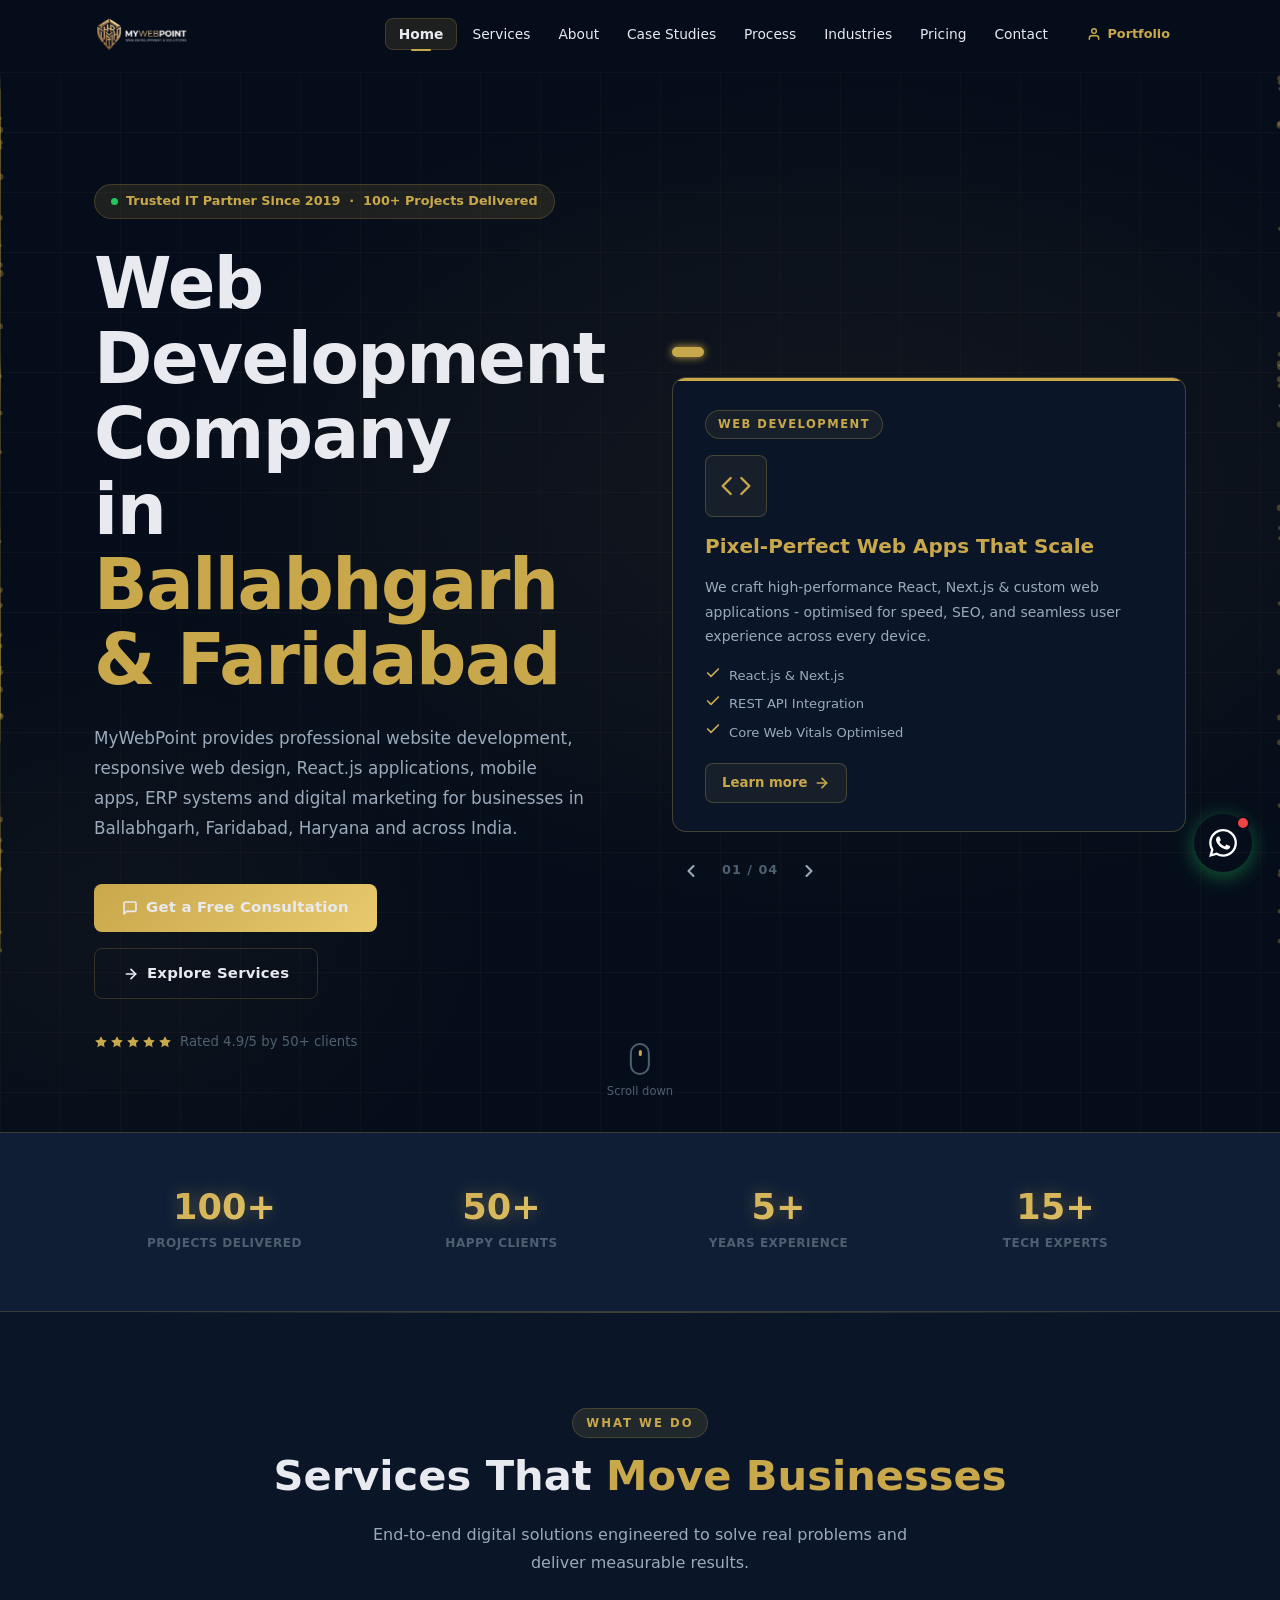
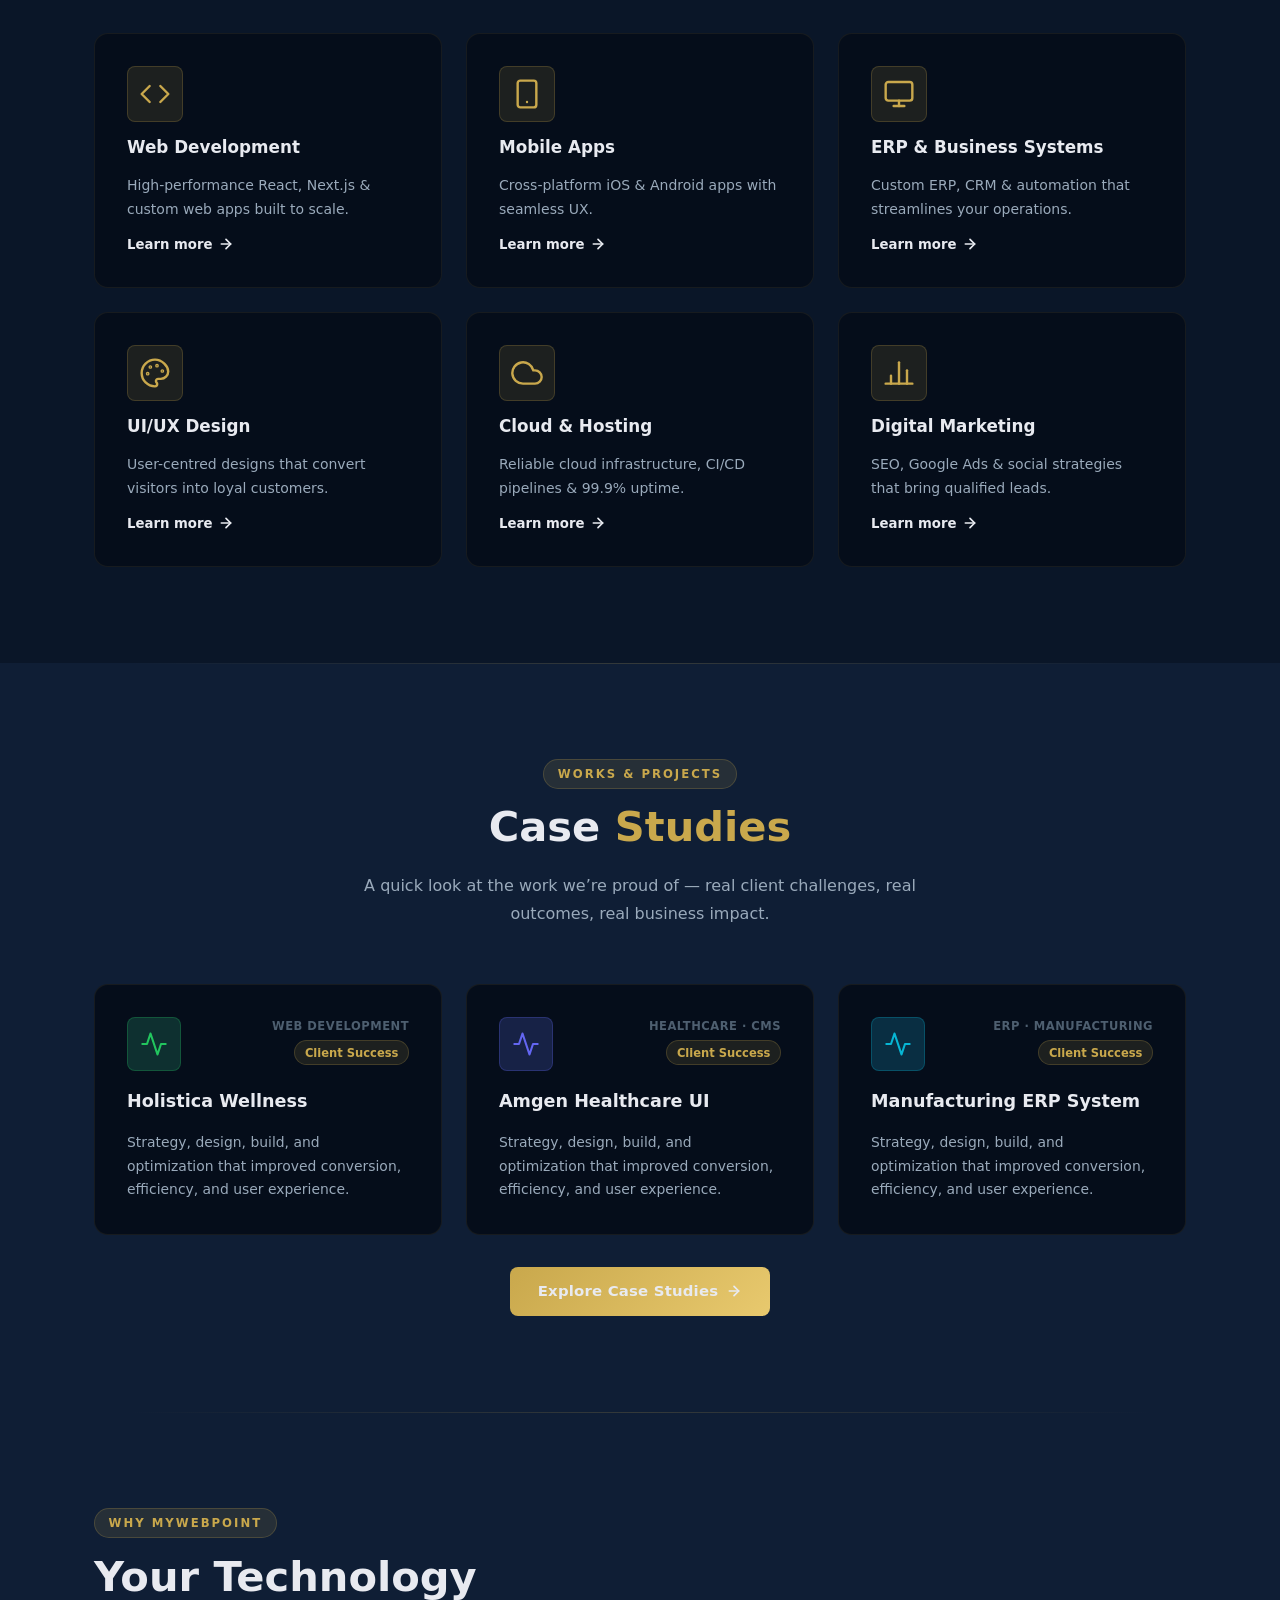
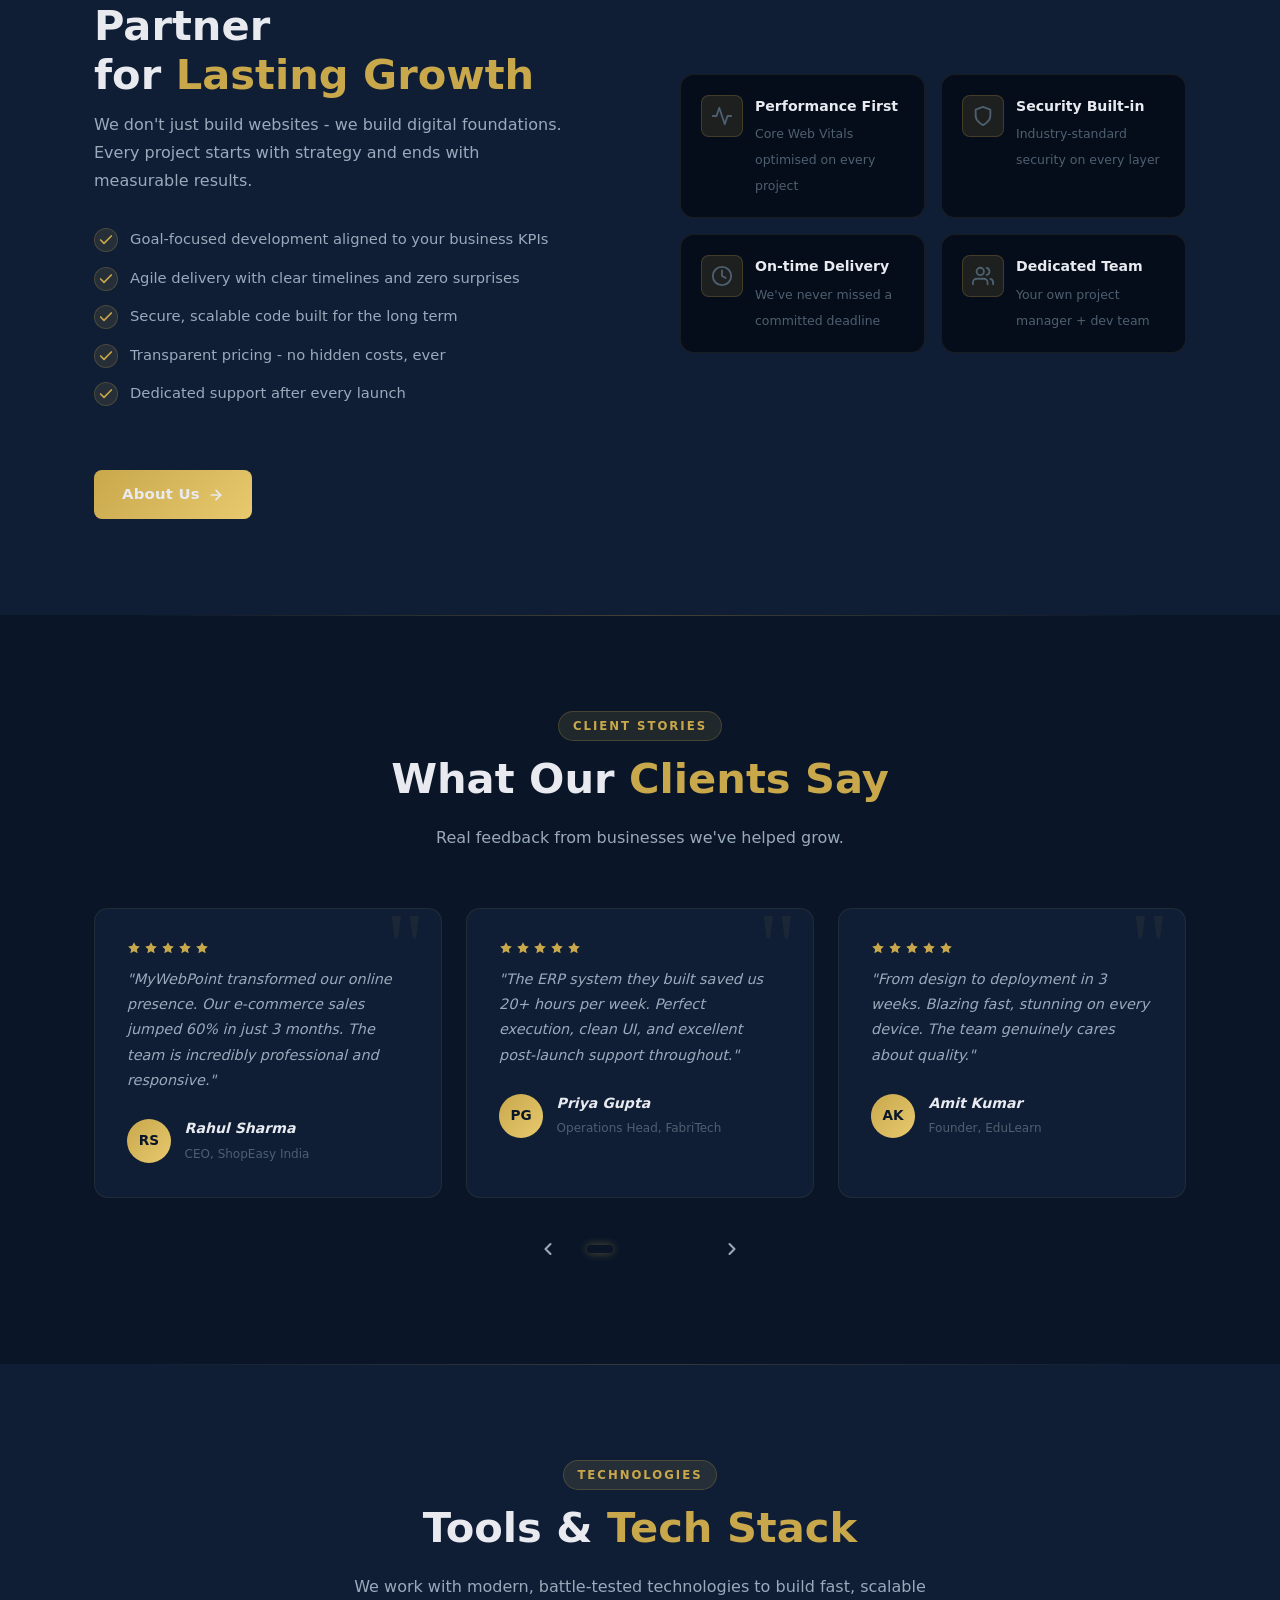
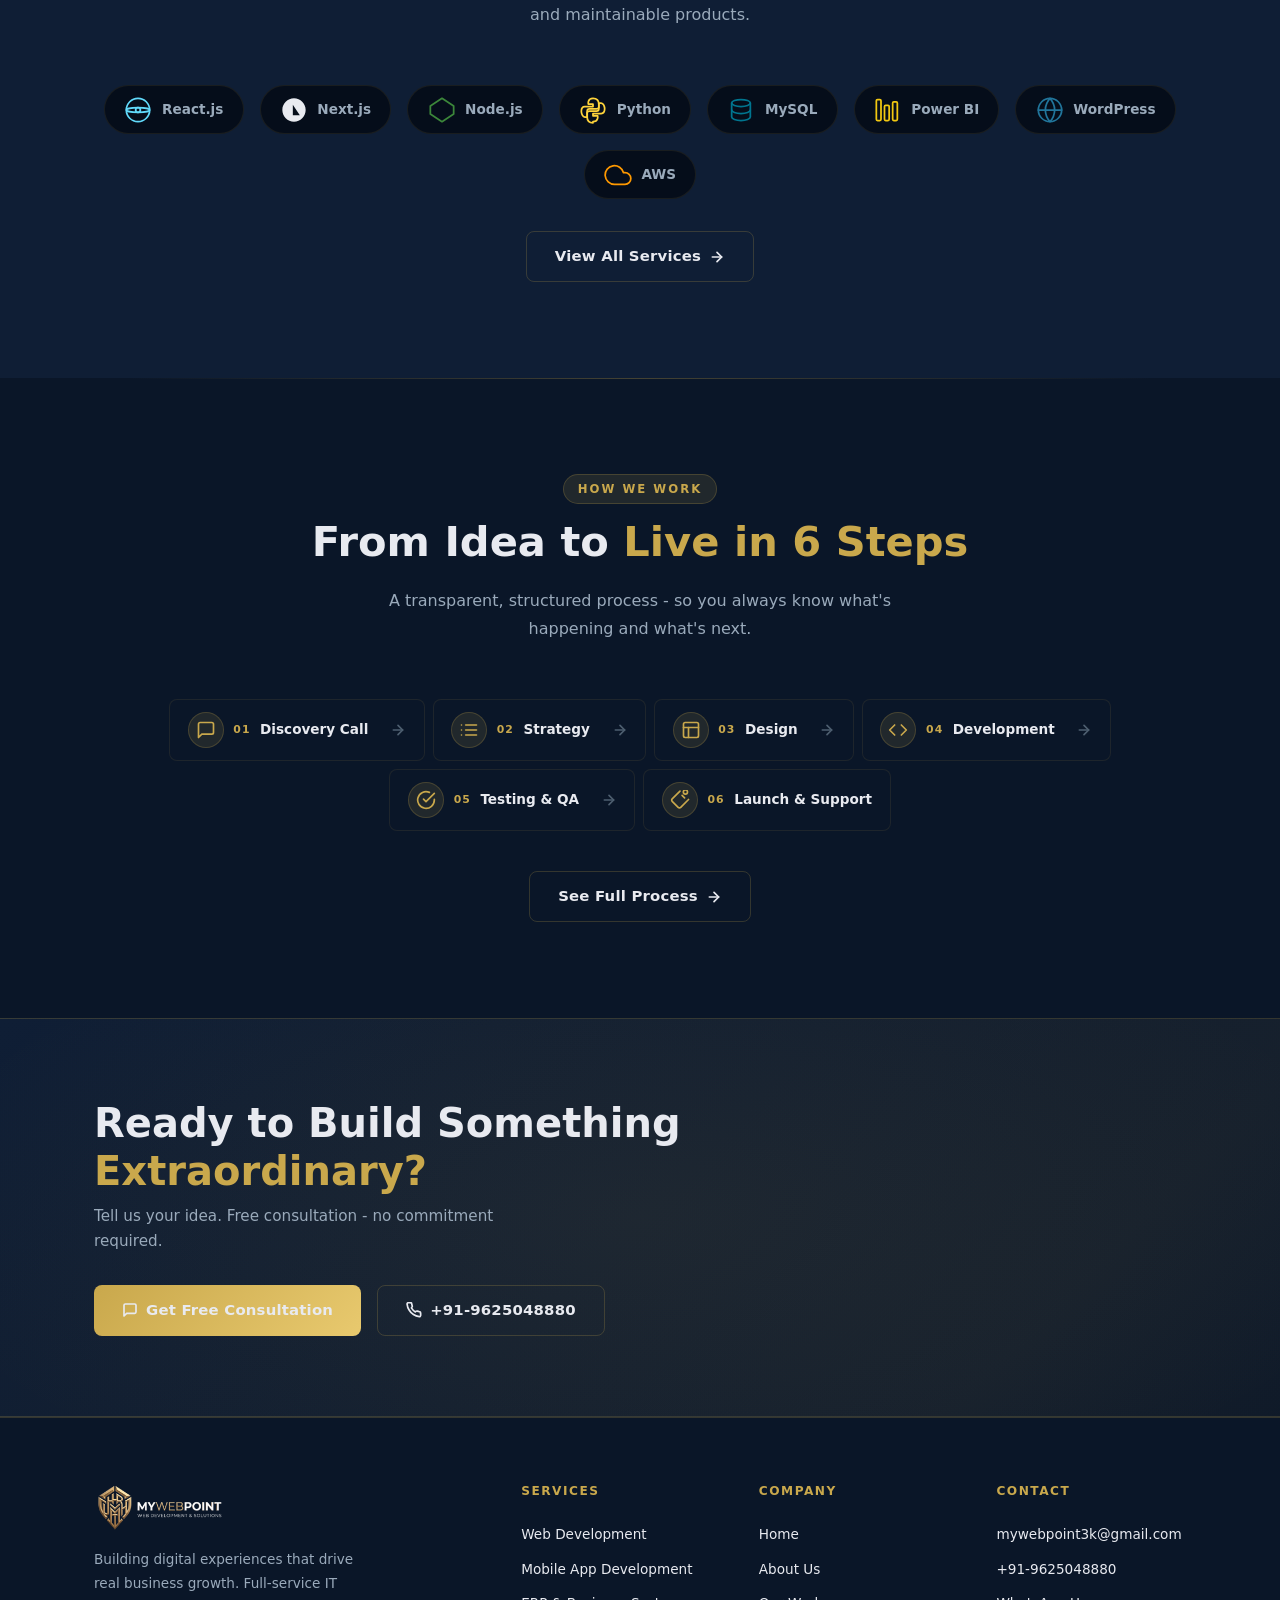
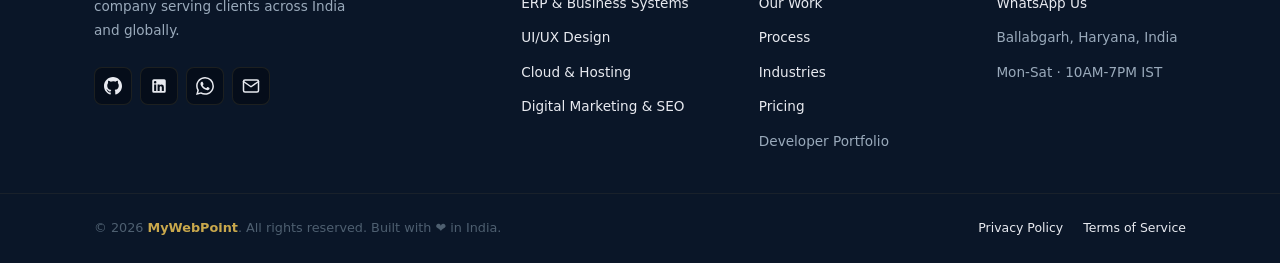
==== commit 8ff95865: "deploy: Update SEO banner image and meta tags Dharmnath3k/mywebpoint-source@66fca60cc6a40742f227953f" ====
--- a/index.html
+++ b/index.html
@@ -4,95 +4,124 @@
     <meta charset="UTF-8" />
     <meta name="viewport" content="width=device-width, initial-scale=1.0" />
 
-    <title>Web Development Company in Ballabhgarh, Faridabad | MyWebPoint</title>
-    <meta name="description" content="MyWebPoint — web development company in Ballabhgarh, Faridabad, Haryana. Professional website design, React.js development, mobile apps, ERP systems & SEO. Call +91-9625048880 for a free consultation." />
-    <meta name="keywords" content="web development company in Ballabhgarh, website development company in Ballabhgarh, web developer in Ballabhgarh, web development company in Faridabad, website design company in Faridabad, React developer Faridabad, business website development Haryana, custom website development Haryana, ERP software Faridabad, MyWebPoint" />
+    <title>
+      Web Development Company in Ballabhgarh, Faridabad | MyWebPoint
+    </title>
+    <meta
+      name="description"
+      content="MyWebPoint — web development company in Ballabhgarh, Faridabad, Haryana. Professional website design, React.js development, mobile apps, ERP systems & SEO. Call +91-9625048880 for a free consultation." />
+    <meta
+      name="keywords"
+      content="web development company in Ballabhgarh, website development company in Ballabhgarh, web developer in Ballabhgarh, web development company in Faridabad, website design company in Faridabad, React developer Faridabad, business website development Haryana, custom website development Haryana, ERP software Faridabad, MyWebPoint" />
     <meta name="author" content="Dharmnath Thakur — MyWebPoint" />
     <meta name="robots" content="index, follow" />
     <link rel="canonical" href="https://mywebpoint.in/" />
-    <link rel="sitemap" type="application/xml" title="Sitemap" href="/sitemap.xml" />
+    <link
+      rel="sitemap"
+      type="application/xml"
+      title="Sitemap"
+      href="/sitemap.xml" />
 
     <!-- Open Graph -->
-    <meta property="og:type"        content="website" />
-    <meta property="og:url"         content="https://mywebpoint.in/" />
-    <meta property="og:title"       content="Web Development Company in Ballabhgarh & Faridabad | MyWebPoint" />
-    <meta property="og:description" content="Professional web development company in Ballabhgarh, Faridabad, Haryana. Website design, React.js, mobile apps, ERP & SEO services." />
-    <meta property="og:image"       content="https://mywebpoint.in/og-image.png" />
-    <meta property="og:locale"      content="en_IN" />
-    <meta property="og:site_name"   content="MyWebPoint" />
+    <meta property="og:type" content="website" />
+    <meta property="og:url" content="https://mywebpoint.in/" />
+    <meta
+      property="og:title"
+      content="Web Development Company in Ballabhgarh & Faridabad | MyWebPoint" />
+    <meta
+      property="og:description"
+      content="Professional web development company in Ballabhgarh, Faridabad, Haryana. Website design, React.js, mobile apps, ERP & SEO services." />
+    <meta
+      property="og:image"
+      content="https://mywebpoint.in/website-banner.png" />
+    <meta property="og:locale" content="en_IN" />
+    <meta property="og:site_name" content="MyWebPoint" />
 
     <!-- Twitter Card -->
-    <meta name="twitter:card"        content="summary_large_image" />
-    <meta name="twitter:title"       content="Web Development Company in Ballabhgarh & Faridabad | MyWebPoint" />
-    <meta name="twitter:description" content="Professional website design, React.js development, mobile apps, ERP & SEO in Ballabhgarh, Faridabad, Haryana." />
-    <meta name="twitter:image"       content="https://mywebpoint.in/og-image.png" />
+    <meta name="twitter:card" content="summary_large_image" />
+    <meta
+      name="twitter:title"
+      content="Web Development Company in Ballabhgarh & Faridabad | MyWebPoint" />
+    <meta
+      name="twitter:description"
+      content="Professional website design, React.js development, mobile apps, ERP & SEO in Ballabhgarh, Faridabad, Haryana." />
+    <meta
+      name="twitter:image"
+      content="https://mywebpoint.in/website-banner.png" />
 
     <!-- Favicon -->
-    <link rel="icon"             type="image/png" sizes="32x32" href="/favicon.png" />
-    <link rel="apple-touch-icon" type="image/png"               href="/favicon.png" />
+    <link rel="icon" type="image/png" sizes="32x32" href="/favicon.png" />
+    <link rel="apple-touch-icon" type="image/png" href="/favicon.png" />
 
     <!-- Schema.org — Organization -->
     <script type="application/ld+json">
-    {
-      "@context": "https://schema.org",
-      "@type": "Organization",
-      "name": "MyWebPoint",
-      "url": "https://mywebpoint.in/",
-      "logo": "https://mywebpoint.in/logo.png",
-      "description": "Professional web development company in Ballabhgarh, Faridabad, Haryana offering website design, React.js apps, mobile apps, ERP systems, data analytics and digital marketing.",
-      "foundingDate": "2019",
-      "address": {
-        "@type": "PostalAddress",
-        "streetAddress": "Ballabhgarh",
-        "addressLocality": "Faridabad",
-        "addressRegion": "Haryana",
-        "postalCode": "121004",
-        "addressCountry": "IN"
-      },
-      "contactPoint": {
-        "@type": "ContactPoint",
-        "telephone": "+91-9625048880",
-        "contactType": "customer service",
-        "email": "dharmnath3k@gmail.com",
-        "availableLanguage": ["English", "Hindi"]
-      },
-      "sameAs": [
-        "https://github.com/Dharmnath3k",
-        "https://www.linkedin.com/in/dharmnath-thakur-a0a003185/"
-      ]
-    }
+      {
+        "@context": "https://schema.org",
+        "@type": "Organization",
+        "name": "MyWebPoint",
+        "url": "https://mywebpoint.in/",
+        "logo": "https://mywebpoint.in/logo.png",
+        "description": "Professional web development company in Ballabhgarh, Faridabad, Haryana offering website design, React.js apps, mobile apps, ERP systems, data analytics and digital marketing.",
+        "foundingDate": "2019",
+        "address": {
+          "@type": "PostalAddress",
+          "streetAddress": "Ballabhgarh",
+          "addressLocality": "Faridabad",
+          "addressRegion": "Haryana",
+          "postalCode": "121004",
+          "addressCountry": "IN"
+        },
+        "contactPoint": {
+          "@type": "ContactPoint",
+          "telephone": "+91-9625048880",
+          "contactType": "customer service",
+          "email": "dharmnath3k@gmail.com",
+          "availableLanguage": ["English", "Hindi"]
+        },
+        "sameAs": [
+          "https://github.com/Dharmnath3k",
+          "https://www.linkedin.com/in/dharmnath-thakur-a0a003185/"
+        ]
+      }
     </script>
 
     <!-- Schema.org — LocalBusiness -->
     <script type="application/ld+json">
-    {
-      "@context": "https://schema.org",
-      "@type": "LocalBusiness",
-      "name": "MyWebPoint",
-      "image": "https://mywebpoint.in/logo.png",
-      "priceRange": "₹₹",
-      "telephone": "+91-9625048880",
-      "email": "dharmnath3k@gmail.com",
-      "address": {
-        "@type": "PostalAddress",
-        "addressLocality": "Ballabgarh",
-        "addressRegion": "Haryana",
-        "postalCode": "121004",
-        "addressCountry": "IN"
-      },
-      "geo": {
-        "@type": "GeoCoordinates",
-        "latitude": 28.3420,
-        "longitude": 77.3230
-      },
-      "openingHoursSpecification": {
-        "@type": "OpeningHoursSpecification",
-        "dayOfWeek": ["Monday","Tuesday","Wednesday","Thursday","Friday","Saturday"],
-        "opens": "10:00",
-        "closes": "19:00"
-      },
-      "url": "https://mywebpoint.in/"
-    }
+      {
+        "@context": "https://schema.org",
+        "@type": "LocalBusiness",
+        "name": "MyWebPoint",
+        "image": "https://mywebpoint.in/logo.png",
+        "priceRange": "₹₹",
+        "telephone": "+91-9625048880",
+        "email": "dharmnath3k@gmail.com",
+        "address": {
+          "@type": "PostalAddress",
+          "addressLocality": "Ballabgarh",
+          "addressRegion": "Haryana",
+          "postalCode": "121004",
+          "addressCountry": "IN"
+        },
+        "geo": {
+          "@type": "GeoCoordinates",
+          "latitude": 28.342,
+          "longitude": 77.323
+        },
+        "openingHoursSpecification": {
+          "@type": "OpeningHoursSpecification",
+          "dayOfWeek": [
+            "Monday",
+            "Tuesday",
+            "Wednesday",
+            "Thursday",
+            "Friday",
+            "Saturday"
+          ],
+          "opens": "10:00",
+          "closes": "19:00"
+        },
+        "url": "https://mywebpoint.in/"
+      }
     </script>
 
     <link rel="preconnect" href="https://fonts.googleapis.com" />
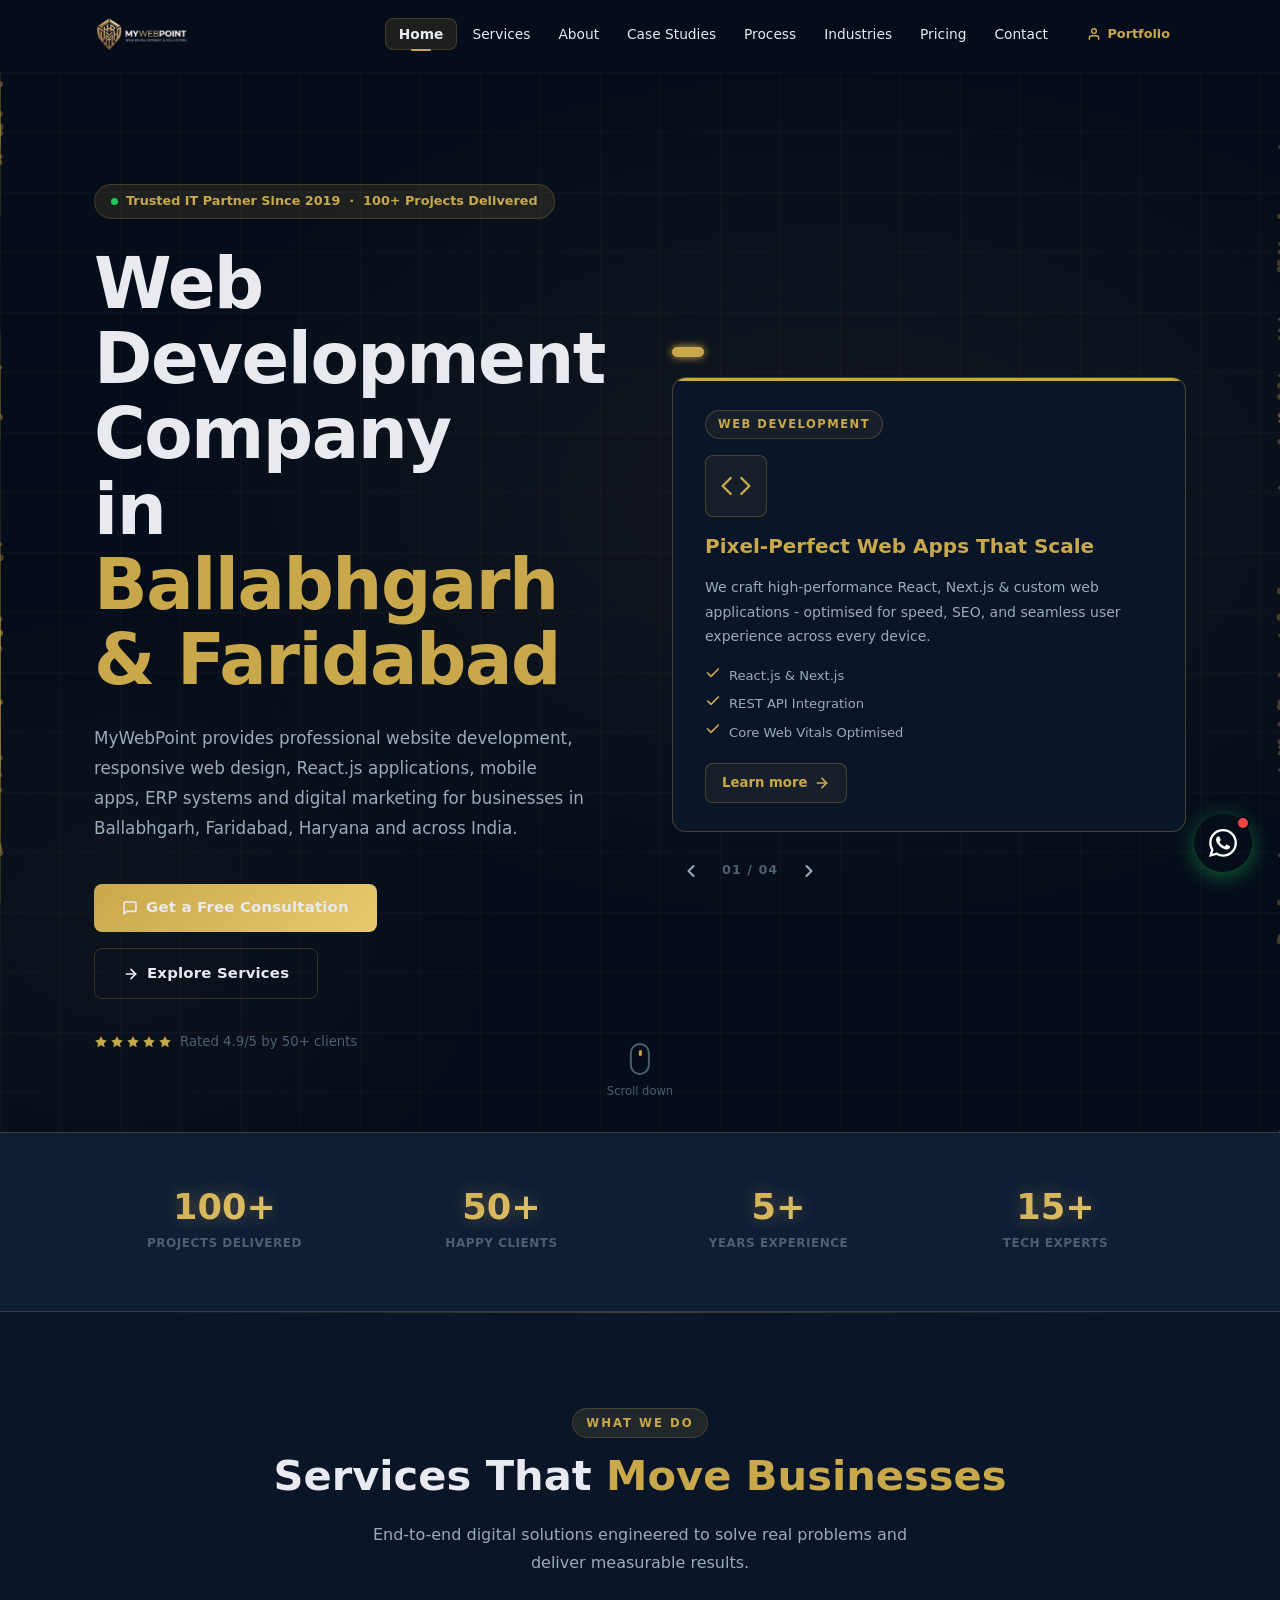
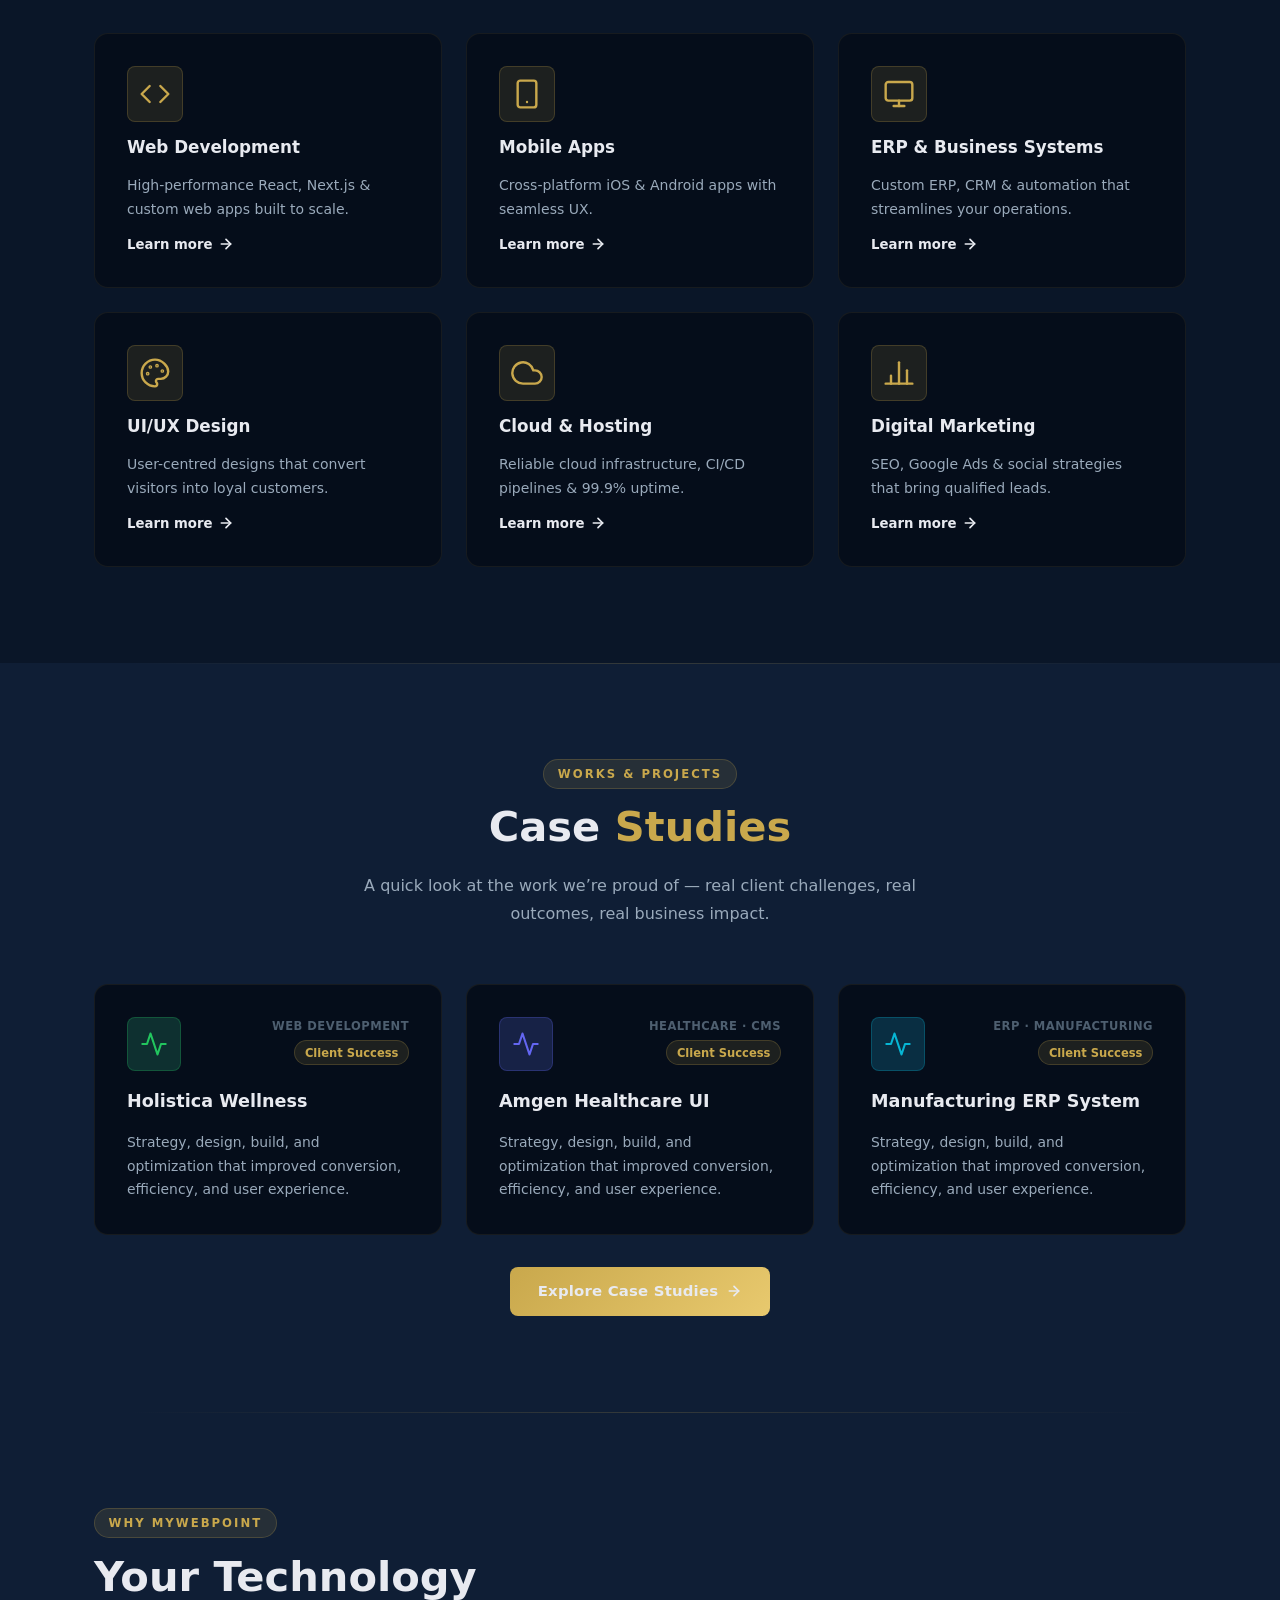
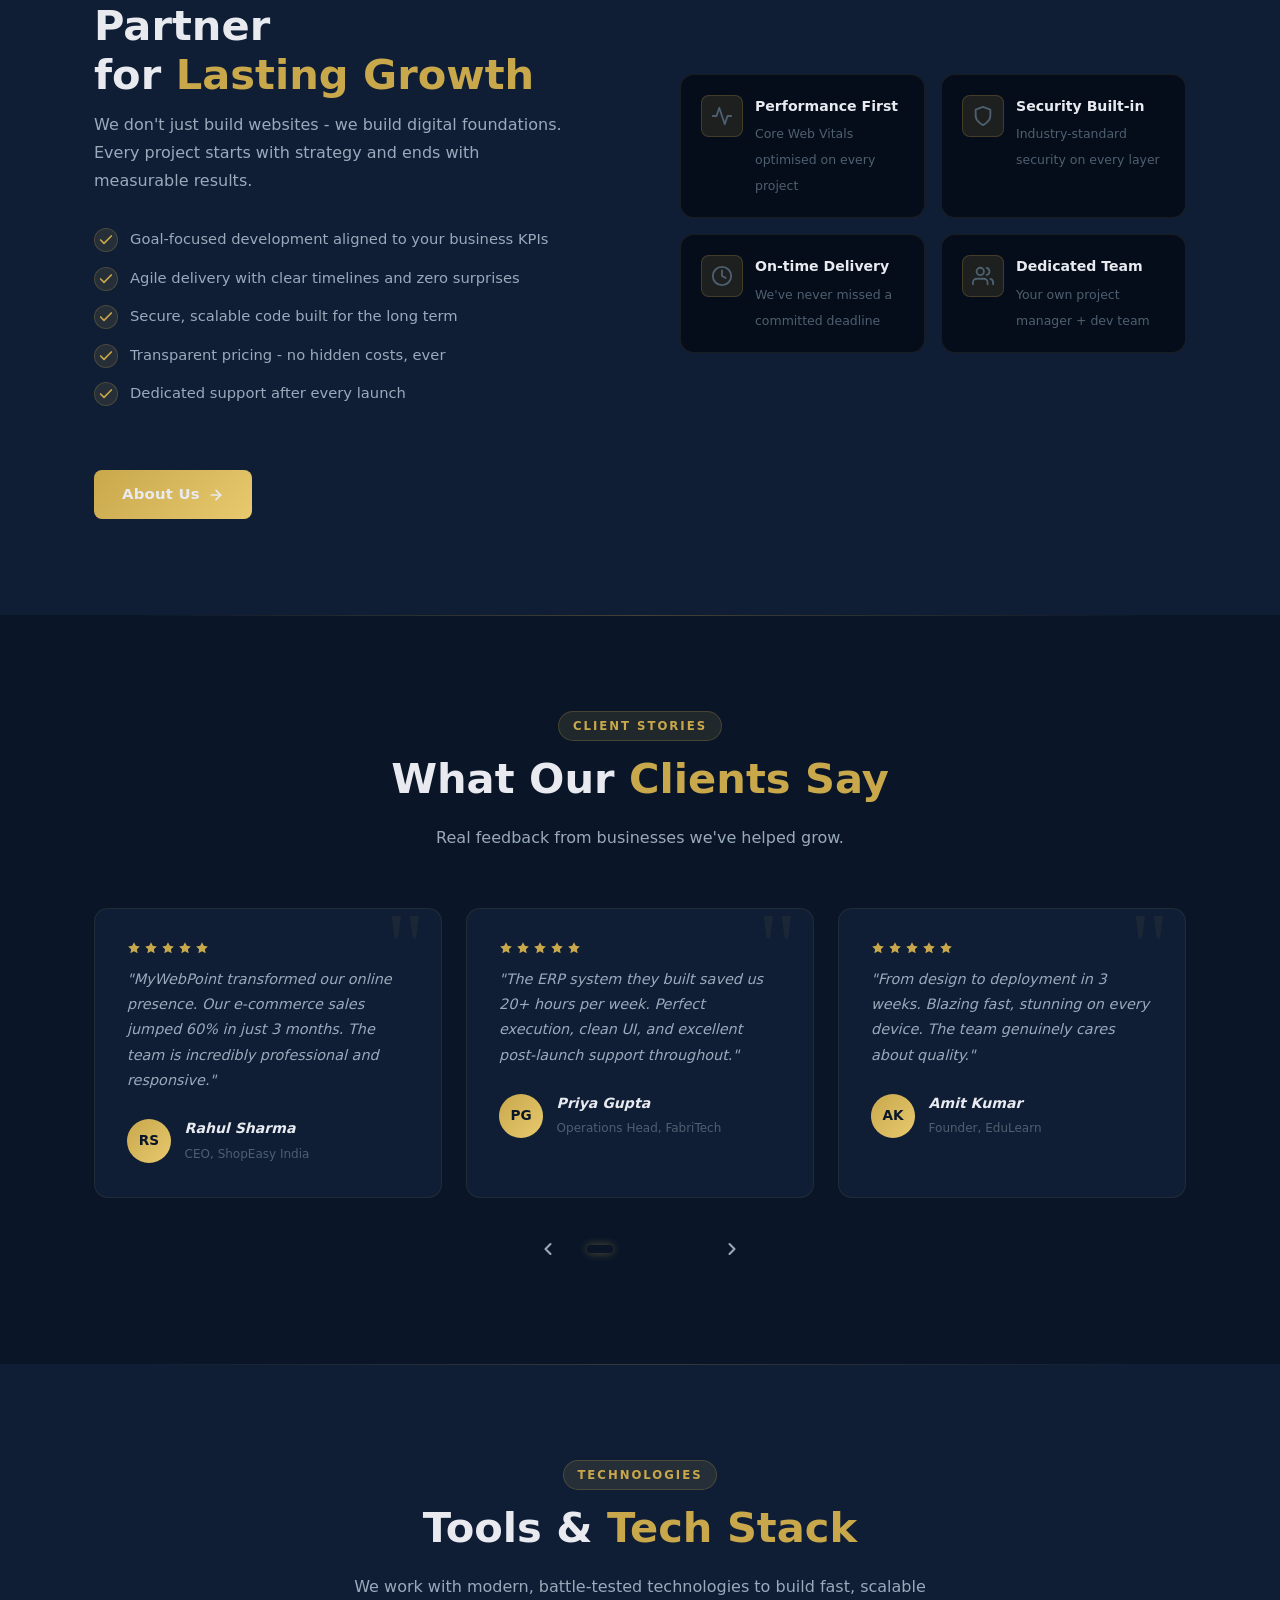
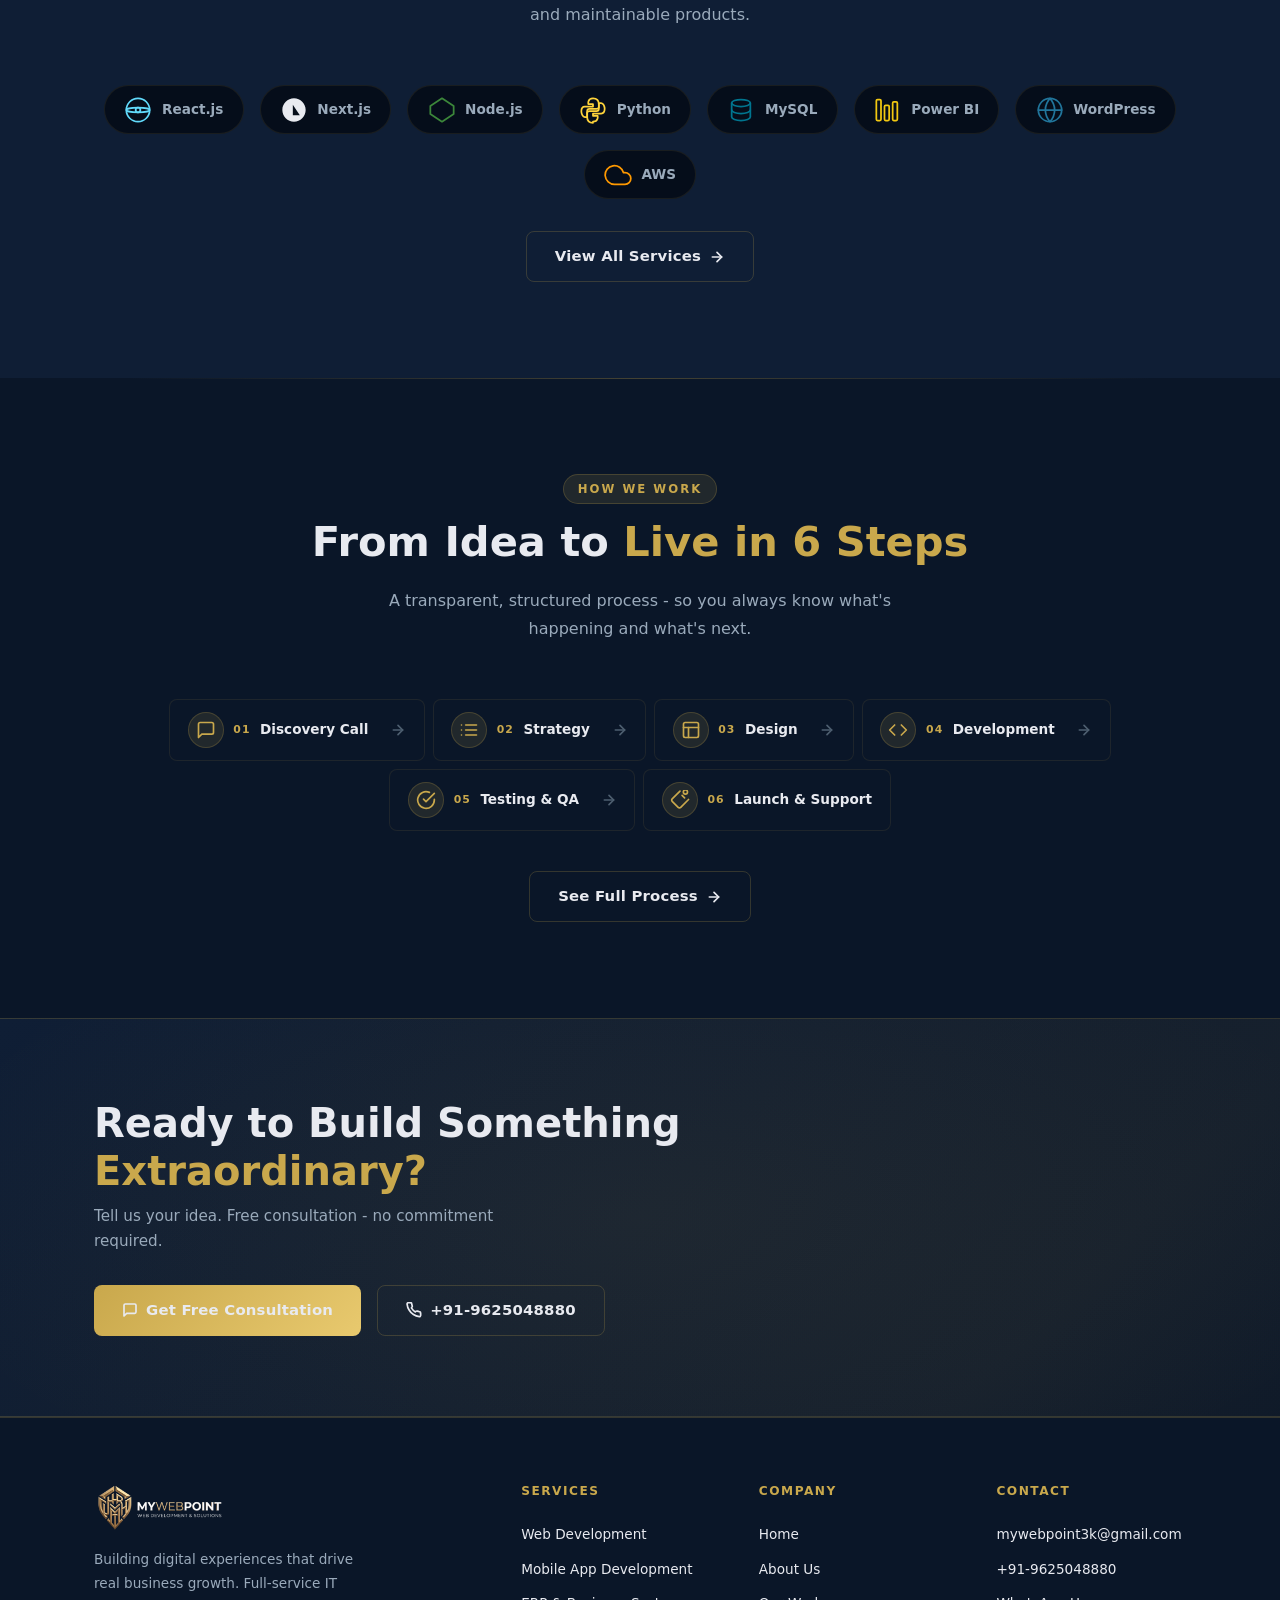
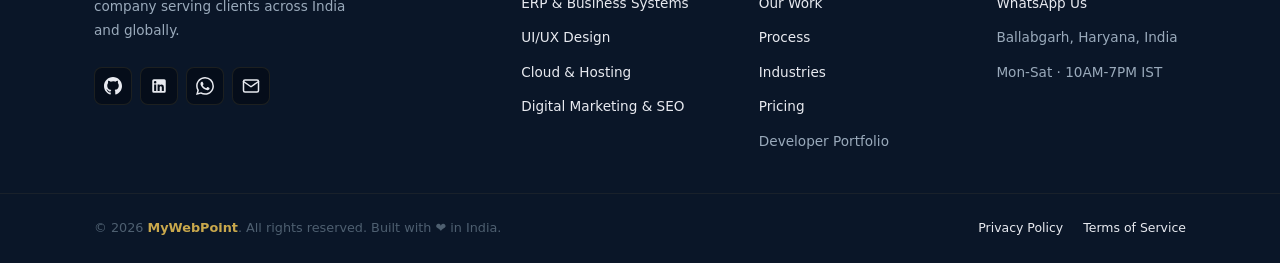
==== commit 0848a7f4: "deploy: Update premium inner-page glow animation Dharmnath3k/mywebpoint-source@2ed45f120bd99e87ad270" ====
--- a/index.html
+++ b/index.html
@@ -75,7 +75,7 @@
           "@type": "ContactPoint",
           "telephone": "+91-9625048880",
           "contactType": "customer service",
-          "email": "dharmnath3k@gmail.com",
+          "email": "mywebpoint3k@gmail.com",
           "availableLanguage": ["English", "Hindi"]
         },
         "sameAs": [
@@ -94,8 +94,8 @@
         "image": "https://mywebpoint.in/logo.png",
         "priceRange": "₹₹",
         "telephone": "+91-9625048880",
-        "email": "dharmnath3k@gmail.com",
-        "address": {
+        "email": "mywebpoint3k@gmail.com",
+          "address": {
           "@type": "PostalAddress",
           "addressLocality": "Ballabgarh",
           "addressRegion": "Haryana",
@@ -126,8 +126,8 @@
 
     <link rel="preconnect" href="https://fonts.googleapis.com" />
     <link rel="dns-prefetch" href="https://wa.me" />
-    <script type="module" crossorigin src="/assets/index-BBxv9qet.js"></script>
-    <link rel="stylesheet" crossorigin href="/assets/index-zsZVQGlZ.css">
+    <script type="module" crossorigin src="/assets/index-dcbVxq_M.js"></script>
+    <link rel="stylesheet" crossorigin href="/assets/index-7q2XrYBc.css">
   </head>
   <body>
     <div id="root"></div>
--- a/assets/index-7q2XrYBc.css
+++ b/assets/index-7q2XrYBc.css
@@ -0,0 +1 @@
+*,*:before,*:after{box-sizing:border-box;margin:0;padding:0}:root{--bg-primary: #0a192f;--bg-secondary: #112240;--bg-card: #112240;--accent: #64ffda;--accent-hover: #4cd9b8;--accent-light: rgba(100, 255, 218, .1);--text-primary: #ccd6f6;--text-secondary: #8892b0;--text-muted: #495670;--border: rgba(100, 255, 218, .2);--border-subtle: rgba(100, 255, 218, .08);--shadow: 0 4px 24px rgba(2, 12, 27, .7);--shadow-accent: 0 4px 24px rgba(100, 255, 218, .15);--radius: 12px;--radius-sm: 8px;--transition: .3s ease}html{scroll-behavior:smooth;font-size:16px}body{font-family:Segoe UI,system-ui,-apple-system,BlinkMacSystemFont,sans-serif;background-color:var(--bg-primary);color:var(--text-primary);line-height:1.6;overflow-x:hidden}a{color:inherit;text-decoration:none}img{max-width:100%;display:block}ul{list-style:none}button{cursor:pointer;border:none;outline:none;font-family:inherit}::-webkit-scrollbar{width:6px}::-webkit-scrollbar-track{background:var(--bg-primary)}::-webkit-scrollbar-thumb{background:var(--accent);border-radius:3px}.container{max-width:1100px;margin:0 auto;padding:0 1.5rem}.section{padding:5rem 0}.section-title{font-size:2rem;font-weight:700;text-align:center;margin-bottom:.5rem;color:var(--text-primary)}.section-subtitle{text-align:center;color:var(--text-secondary);margin-bottom:3rem;font-size:1rem}.section-title span{color:var(--accent)}.btn{display:inline-flex;align-items:center;gap:.5rem;padding:.75rem 1.75rem;border-radius:var(--radius-sm);font-size:.95rem;font-weight:600;transition:all var(--transition);cursor:pointer}.btn-primary{background:transparent;color:var(--accent);border:2px solid var(--accent)}.btn-primary:hover{background:var(--accent-light);border-color:var(--accent);transform:translateY(-2px);box-shadow:var(--shadow-accent)}.btn-outline{background:transparent;color:var(--accent);border:2px solid var(--accent)}.btn-outline:hover{background:var(--accent-light);color:var(--accent);transform:translateY(-2px);box-shadow:var(--shadow-accent)}.fade-in{opacity:0;transform:translateY(30px);transition:opacity .6s ease,transform .6s ease}.fade-in.visible{opacity:1;transform:translateY(0)}.fade-in-delay-1{transition-delay:.1s}.fade-in-delay-2{transition-delay:.2s}.fade-in-delay-3{transition-delay:.3s}.fade-in-delay-4{transition-delay:.4s}.fade-in-delay-5{transition-delay:.5s}.fade-in-delay-6{transition-delay:.6s}@media (max-width: 768px){.section{padding:3.5rem 0}.section-title{font-size:1.6rem}}#root{min-height:100vh}.footer{background:var(--bg-secondary);border-top:1px solid var(--border-subtle);padding:2rem 0;text-align:center}.footer p{color:var(--text-muted);font-size:.88rem}.footer p span{color:var(--accent);font-weight:600}.footer__sub{margin-top:.35rem;font-size:.8rem!important;color:var(--text-muted)}.navbar{position:fixed;top:0;left:0;right:0;z-index:1000;padding:1.25rem 0;transition:all .3s ease}.navbar--scrolled{background:#0f172af2;backdrop-filter:blur(12px);-webkit-backdrop-filter:blur(12px);padding:.85rem 0;box-shadow:0 2px 20px #0006;border-bottom:1px solid rgba(99,102,241,.15)}.navbar__container{max-width:1100px;margin:0 auto;padding:0 1.5rem;display:flex;align-items:center;justify-content:space-between}.navbar__logo{font-size:1.6rem;font-weight:800;color:var(--text-primary);letter-spacing:-.5px;transition:color var(--transition);display:flex;align-items:center;flex-shrink:0;max-width:180px;overflow:hidden}.navbar__logo span,.navbar__logo:hover{color:var(--accent)}.navbar__links{display:flex;align-items:center;gap:.25rem}.navbar__link{padding:.5rem .85rem;border-radius:var(--radius-sm);font-size:.9rem;font-weight:500;color:var(--text-secondary);transition:all var(--transition);position:relative}.navbar__link:hover,.navbar__link--active{color:var(--text-primary);background:var(--accent-light)}.navbar__link--active{color:var(--accent);font-weight:600;position:relative}.navbar__link--active:after{content:"";position:absolute;bottom:-2px;left:50%;transform:translate(-50%);width:18px;height:2px;background:var(--accent);border-radius:2px}.navbar__hamburger{display:none;flex-direction:column;gap:5px;background:none;padding:.4rem;border-radius:var(--radius-sm);transition:background var(--transition);z-index:1003;position:relative}.navbar__hamburger:hover{background:var(--accent-light)}.navbar__hamburger span{display:block;width:24px;height:2px;background:var(--text-primary);border-radius:2px;transition:all .3s ease;transform-origin:center}.navbar__hamburger--open span:nth-child(1){transform:translateY(7px) rotate(45deg)}.navbar__hamburger--open span:nth-child(2){opacity:0;transform:scaleX(0)}.navbar__hamburger--open span:nth-child(3){transform:translateY(-7px) rotate(-45deg)}.navbar__overlay{display:none}.navbar__company-toggle{display:inline-flex;align-items:center;gap:.4rem;padding:.42rem 1rem;border-radius:50px;font-size:.82rem;font-weight:700;color:var(--accent);background:var(--accent-light);border:1.5px solid var(--border);transition:all var(--transition);white-space:nowrap;margin-left:.4rem;letter-spacing:.2px}@media (max-width: 768px){.navbar__hamburger{display:flex;z-index:1003;position:relative}.navbar__overlay{position:fixed;top:0;right:0;bottom:0;left:0;background:#0009;z-index:1001;display:block}.navbar__links{position:fixed;top:0;right:-100%;width:min(280px,85vw);height:100%;height:100dvh;background:var(--bg-secondary);flex-direction:column;align-items:flex-start;justify-content:flex-start;padding:5rem 1.5rem 2rem;gap:.2rem;transition:right .3s ease;z-index:1002;border-left:1px solid var(--border-subtle);box-shadow:-8px 0 32px #00000080;overflow-y:auto;overflow-x:hidden}.navbar__links--open{right:0}.navbar__link{width:100%;padding:.75rem 1rem;font-size:1rem;border-radius:var(--radius-sm)}.navbar__company-toggle{width:100%;justify-content:center;margin:.75rem 0 0;padding:.75rem 1rem;font-size:.95rem;border-radius:var(--radius-sm)}}.hero{position:relative;min-height:100vh;display:flex;align-items:center;overflow:hidden;padding:6rem 0 4rem}.hero__bg{position:absolute;top:0;right:0;bottom:0;left:0;z-index:0;background:var(--bg-primary)}.hero__blob{position:absolute;border-radius:50%;filter:blur(80px);opacity:.35;animation:blobFloat 8s ease-in-out infinite}.hero__blob--1{width:500px;height:500px;background:radial-gradient(circle,#64ffda26,#64ffda08);top:-150px;right:-100px;animation-delay:0s}.hero__blob--2{width:350px;height:350px;background:radial-gradient(circle,#64ffda1a,#1122400d);bottom:-100px;left:-80px;animation-delay:3s}.hero__blob--3,.hero__blob--4,.hero__blob--5{width:250px;height:250px;background:radial-gradient(circle,rgba(100,255,218,.08),transparent);top:40%;left:40%;animation-delay:5s;opacity:.5}@keyframes blobFloat{0%,to{transform:translate(0) scale(1)}33%{transform:translate(20px,-20px) scale(1.05)}66%{transform:translate(-15px,15px) scale(.95)}}.hero__grid-overlay{position:absolute;top:0;right:0;bottom:0;left:0;background-image:linear-gradient(rgba(100,255,218,.03) 1px,transparent 1px),linear-gradient(90deg,rgba(100,255,218,.03) 1px,transparent 1px);background-size:50px 50px;z-index:0}.hero__content{position:relative;z-index:1;max-width:700px;opacity:0;transform:translateY(30px);transition:opacity .8s ease,transform .8s ease}.hero--visible .hero__content,.hero--visible .fade-in{opacity:1;transform:translateY(0)}.hero__badge{display:inline-flex;align-items:center;gap:.5rem;background:var(--accent-light);border:1px solid var(--border);color:var(--accent);padding:.4rem 1rem;border-radius:50px;font-size:.85rem;font-weight:600;margin-bottom:1.5rem;letter-spacing:.3px}.hero__badge-dot{width:8px;height:8px;background:#22c55e;border-radius:50%;animation:pulse 2s ease-in-out infinite}@keyframes pulse{0%,to{opacity:1;transform:scale(1)}50%{opacity:.6;transform:scale(.85)}}.hero__name{font-size:clamp(2.8rem,7vw,5rem);font-weight:800;line-height:1.1;color:var(--text-primary);margin-bottom:1rem;letter-spacing:-1px}.hero__name span{color:var(--accent);position:relative}.hero__role{font-size:clamp(1.1rem,2.5vw,1.4rem);font-weight:600;color:var(--text-secondary);margin-bottom:1rem;letter-spacing:.5px}.hero__role-separator{color:var(--accent);margin:0 .25rem}.hero__tagline{font-size:1rem;color:var(--text-muted);margin-bottom:2rem;max-width:500px;line-height:1.7}.hero__stats{display:flex;align-items:center;gap:1.5rem;margin-bottom:2.5rem;flex-wrap:wrap}.hero__stat{display:flex;flex-direction:column;gap:.15rem}.hero__stat-number{font-size:1.8rem;font-weight:800;color:var(--accent);line-height:1}.hero__stat-label{font-size:.78rem;color:var(--text-muted);text-transform:uppercase;letter-spacing:.5px;font-weight:500}.hero__stat-divider{width:1px;height:40px;background:var(--border-subtle)}.hero__actions{display:flex;gap:1rem;flex-wrap:wrap;margin-bottom:2.5rem}.hero__social{display:flex;gap:.75rem}.hero__social-link{display:flex;align-items:center;justify-content:center;width:42px;height:42px;border-radius:var(--radius-sm);background:var(--bg-secondary);border:1px solid var(--border-subtle);color:var(--text-secondary);transition:all var(--transition)}.hero__social-link:hover{background:var(--accent-light);border-color:var(--border);color:var(--accent);transform:translateY(-2px)}.hero__scroll-indicator{position:absolute;bottom:2rem;left:50%;transform:translate(-50%);display:flex;flex-direction:column;align-items:center;gap:.5rem;color:var(--text-muted);font-size:.75rem;animation:scrollBounce 2s ease-in-out infinite}.hero__scroll-mouse{width:22px;height:36px;border:2px solid var(--text-muted);border-radius:11px;display:flex;justify-content:center;padding-top:6px}.hero__scroll-wheel{width:3px;height:8px;background:var(--accent);border-radius:2px;animation:scrollWheel 2s ease-in-out infinite}@keyframes scrollWheel{0%{transform:translateY(0);opacity:1}to{transform:translateY(10px);opacity:0}}@keyframes scrollBounce{0%,to{transform:translate(-50%) translateY(0)}50%{transform:translate(-50%) translateY(5px)}}@media (max-width: 768px){.hero{padding:5rem 0;text-align:center}.hero__content{margin:0 auto}.hero__badge,.hero__tagline{margin-left:auto;margin-right:auto}.hero__stats,.hero__actions,.hero__social{justify-content:center}.hero__blob--1{width:300px;height:300px}.hero__blob--2{width:200px;height:200px}}.about{background:var(--bg-primary)}.about__grid{display:grid;grid-template-columns:1fr 1.6fr;gap:4rem;align-items:start}.about__visual{display:flex;flex-direction:column;align-items:center;gap:2rem}.about__avatar{position:relative;width:200px;height:200px;display:flex;align-items:center;justify-content:center}.about__avatar-inner{width:160px;height:160px;border-radius:50%;background:linear-gradient(135deg,var(--accent),#0a8a6e);display:flex;align-items:center;justify-content:center;font-size:3rem;font-weight:800;color:var(--bg-primary);position:relative;z-index:1;box-shadow:0 0 40px #64ffda40}.about__avatar-ring{position:absolute;border-radius:50%;border:2px solid var(--accent);animation:ringPulse 3s ease-in-out infinite}.about__avatar-ring--1{width:185px;height:185px;opacity:.4;animation-delay:0s}.about__avatar-ring--2{width:210px;height:210px;opacity:.2;animation-delay:1s}@keyframes ringPulse{0%,to{transform:scale(1);opacity:.4}50%{transform:scale(1.05);opacity:.2}}.about__info-cards{display:flex;flex-direction:column;gap:.75rem;width:100%}.about__info-card{display:flex;align-items:center;gap:.85rem;background:var(--bg-card);border:1px solid var(--border-subtle);border-radius:var(--radius-sm);padding:.75rem 1rem;transition:border-color var(--transition)}.about__info-card:hover{border-color:var(--border)}.about__info-icon{font-size:1.4rem;flex-shrink:0}.about__info-card div{display:flex;flex-direction:column;gap:.1rem}.about__info-card strong{font-size:1rem;font-weight:700;color:var(--text-primary)}.about__info-card span{font-size:.78rem;color:var(--text-muted)}.about__heading{font-size:1.5rem;font-weight:700;color:var(--text-primary);margin-bottom:1.25rem;line-height:1.3}.about__heading span{color:var(--accent)}.about__bio{color:var(--text-secondary);margin-bottom:1rem;line-height:1.75;font-size:.97rem}.about__bio strong{color:var(--text-primary);font-weight:600}.about__details{display:grid;grid-template-columns:1fr 1fr;gap:.85rem;margin:1.75rem 0;padding:1.5rem;background:var(--bg-card);border:1px solid var(--border-subtle);border-radius:var(--radius)}.about__detail{display:flex;flex-direction:column;gap:.2rem}.about__detail-label{font-size:.75rem;text-transform:uppercase;letter-spacing:.5px;color:var(--text-muted);font-weight:600}.about__detail-value{font-size:.9rem;color:var(--text-primary);font-weight:500}.about__detail-link{color:var(--accent);transition:color var(--transition)}.about__detail-link:hover{color:var(--accent-hover);text-decoration:underline}.about__status{display:flex;align-items:center;gap:.4rem}.about__status-dot{width:8px;height:8px;background:#22c55e;border-radius:50%;animation:pulse 2s ease-in-out infinite;flex-shrink:0}.about__actions{display:flex;gap:1rem;flex-wrap:wrap}@media (max-width: 900px){.about__grid{grid-template-columns:1fr;gap:2.5rem}.about__visual{flex-direction:row;flex-wrap:wrap;justify-content:center}.about__info-cards{flex-direction:row;flex-wrap:wrap;width:auto}.about__info-card{min-width:140px}}@media (max-width: 600px){.about__details{grid-template-columns:1fr}.about__info-cards{flex-direction:column;width:100%}}.skills{background:var(--bg-secondary)}.skills__grid{display:grid;grid-template-columns:repeat(auto-fill,minmax(300px,1fr));gap:1.25rem}.skills__card{background:var(--bg-primary);border:1px solid var(--border-subtle);border-radius:var(--radius);padding:1.25rem 1.5rem;transition:all var(--transition)}.skills__card:hover{border-color:var(--border);transform:translateY(-3px);box-shadow:var(--shadow)}.skills__card-header{display:flex;align-items:center;gap:.85rem;margin-bottom:1rem}.skills__icon-wrap{width:44px;height:44px;border-radius:var(--radius-sm);background:color-mix(in srgb,var(--skill-color) 15%,transparent);border:1px solid color-mix(in srgb,var(--skill-color) 30%,transparent);display:flex;align-items:center;justify-content:center;flex-shrink:0;font-size:1.3rem}.skills__info{flex:1;min-width:0}.skills__name{font-size:.95rem;font-weight:600;color:var(--text-primary);white-space:nowrap;overflow:hidden;text-overflow:ellipsis}.skills__category{font-size:.72rem;color:var(--text-muted);text-transform:uppercase;letter-spacing:.5px;font-weight:500}.skills__percent{font-size:.9rem;font-weight:700;flex-shrink:0}.skills__bar{height:6px;background:var(--bg-secondary);border-radius:3px;overflow:hidden}.skills__bar-fill{height:100%;width:0;border-radius:3px;transition:width 1s cubic-bezier(.4,0,.2,1)}@media (max-width: 640px){.skills__grid{grid-template-columns:1fr}}.experience{background:var(--bg-primary)}.experience__timeline{position:relative;max-width:800px;margin:0 auto}.experience__timeline:before{content:"";position:absolute;left:28px;top:0;bottom:0;width:2px;background:linear-gradient(to bottom,var(--accent),transparent);opacity:.4}.experience__item{display:flex;gap:2rem;margin-bottom:2.5rem;position:relative}.experience__item:last-child{margin-bottom:0}.experience__dot{width:58px;height:58px;border-radius:50%;background:color-mix(in srgb,var(--exp-color) 15%,var(--bg-secondary));border:2px solid color-mix(in srgb,var(--exp-color) 50%,transparent);display:flex;align-items:center;justify-content:center;font-size:1.4rem;flex-shrink:0;position:relative;z-index:1;box-shadow:0 0 20px color-mix(in srgb,var(--exp-color) 20%,transparent)}.experience__card{flex:1;background:var(--bg-card);border:1px solid var(--border-subtle);border-radius:var(--radius);padding:1.75rem;transition:all var(--transition)}.experience__card:hover{border-color:var(--border);box-shadow:var(--shadow);transform:translate(4px)}.experience__card-header{margin-bottom:1rem}.experience__role{font-size:1.15rem;font-weight:700;color:var(--text-primary);margin-bottom:.5rem}.experience__meta{display:flex;align-items:center;gap:1rem;flex-wrap:wrap}.experience__duration,.experience__period{display:flex;align-items:center;gap:.3rem;font-size:.82rem;color:var(--text-muted)}.experience__type{font-size:.75rem;background:var(--accent-light);color:var(--accent);padding:.2rem .6rem;border-radius:50px;font-weight:600;border:1px solid var(--border)}.experience__description{color:var(--text-secondary);font-size:.93rem;line-height:1.7;margin-bottom:1.25rem}.experience__highlights{margin-bottom:1.25rem;display:flex;flex-direction:column;gap:.5rem}.experience__highlight{display:flex;align-items:flex-start;gap:.6rem;font-size:.88rem;color:var(--text-secondary);line-height:1.5}.experience__highlight-dot{width:6px;height:6px;border-radius:50%;flex-shrink:0;margin-top:.45rem}.experience__skills{display:flex;flex-wrap:wrap;gap:.5rem}.experience__skill-tag{font-size:.78rem;background:var(--bg-primary);color:var(--text-secondary);padding:.25rem .65rem;border-radius:50px;border:1px solid var(--border-subtle);font-weight:500;transition:all var(--transition)}.experience__skill-tag:hover{border-color:var(--border);color:var(--accent)}@media (max-width: 600px){.experience__timeline:before{left:22px}.experience__item{gap:1.25rem}.experience__dot{width:46px;height:46px;font-size:1.1rem}.experience__card{padding:1.25rem}}.projects{background:var(--bg-secondary)}.projects__grid{display:grid;grid-template-columns:repeat(auto-fill,minmax(320px,1fr));gap:1.5rem;margin-bottom:3rem}.projects__card{background:var(--bg-primary);border:1px solid var(--border-subtle);border-radius:var(--radius);overflow:hidden;transition:all var(--transition);display:flex;flex-direction:column}.projects__card:hover{border-color:var(--border);transform:translateY(-6px);box-shadow:var(--shadow)}.projects__card-accent{height:4px;width:100%}.projects__card-body{padding:1.75rem;display:flex;flex-direction:column;flex:1}.projects__card-header{display:flex;align-items:center;justify-content:space-between;margin-bottom:1.25rem}.projects__icon{width:52px;height:52px;border-radius:var(--radius-sm);background:color-mix(in srgb,var(--proj-color) 15%,var(--bg-secondary));border:1px solid color-mix(in srgb,var(--proj-color) 25%,transparent);display:flex;align-items:center;justify-content:center;font-size:1.6rem}.projects__github-link{display:inline-flex;align-items:center;gap:.4rem;font-size:.82rem;font-weight:600;color:var(--text-muted);background:var(--bg-secondary);border:1px solid var(--border-subtle);padding:.4rem .85rem;border-radius:50px;transition:all var(--transition)}.projects__github-link:hover{color:var(--accent);border-color:var(--border);background:var(--accent-light)}.projects__title{font-size:1.1rem;font-weight:700;color:var(--text-primary);margin-bottom:.75rem;line-height:1.3}.projects__description{font-size:.9rem;color:var(--text-secondary);line-height:1.7;margin-bottom:1.25rem;flex:1}.projects__features{display:flex;flex-direction:column;gap:.4rem;margin-bottom:1.25rem}.projects__feature{display:flex;align-items:center;gap:.5rem;font-size:.83rem;color:var(--text-secondary);font-weight:500}.projects__tags{display:flex;flex-wrap:wrap;gap:.4rem;margin-top:auto}.projects__tag{font-size:.75rem;padding:.25rem .65rem;border-radius:50px;background:color-mix(in srgb,var(--tag-color) 12%,var(--bg-secondary));color:color-mix(in srgb,var(--tag-color) 80%,var(--text-secondary));border:1px solid color-mix(in srgb,var(--tag-color) 20%,transparent);font-weight:500;transition:all var(--transition)}.projects__tag:hover{background:color-mix(in srgb,var(--tag-color) 20%,var(--bg-secondary))}.projects__cta{text-align:center;display:flex;flex-direction:column;align-items:center;gap:1rem}.projects__cta p{color:var(--text-secondary);font-size:1rem}@media (max-width: 640px){.projects__grid{grid-template-columns:1fr}}.services{background:var(--bg-primary)}.services__grid{display:grid;grid-template-columns:repeat(auto-fill,minmax(300px,1fr));gap:1.5rem;margin-bottom:3rem}.services__card{background:var(--bg-card);border:1px solid var(--border-subtle);border-radius:var(--radius);padding:2rem;display:flex;flex-direction:column;gap:0;transition:all var(--transition);position:relative;overflow:hidden}.services__card:before{content:"";position:absolute;top:0;left:0;right:0;height:3px;background:linear-gradient(90deg,var(--svc-color),transparent);opacity:0;transition:opacity var(--transition)}.services__card:hover{border-color:var(--border);transform:translateY(-6px);box-shadow:var(--shadow)}.services__card:hover:before{opacity:1}.services__icon-wrap{width:60px;height:60px;border-radius:var(--radius);background:color-mix(in srgb,var(--svc-color) 15%,var(--bg-primary));border:1px solid color-mix(in srgb,var(--svc-color) 25%,transparent);display:flex;align-items:center;justify-content:center;margin-bottom:1.25rem;transition:all var(--transition)}.services__card:hover .services__icon-wrap{background:color-mix(in srgb,var(--svc-color) 25%,var(--bg-primary));transform:scale(1.05)}.services__icon{font-size:1.75rem}.services__title{font-size:1.05rem;font-weight:700;color:var(--text-primary);margin-bottom:.75rem}.services__description{font-size:.88rem;color:var(--text-secondary);line-height:1.7;margin-bottom:1.25rem;flex:1}.services__benefits{display:flex;flex-direction:column;gap:.45rem;margin-bottom:1.5rem}.services__benefit{display:flex;align-items:center;gap:.5rem;font-size:.83rem;color:var(--text-secondary)}.services__benefit-check{font-weight:700;font-size:.9rem;flex-shrink:0}.services__cta-btn{display:inline-flex;align-items:center;gap:.5rem;font-size:.85rem;font-weight:600;color:var(--svc-color);background:color-mix(in srgb,var(--svc-color) 10%,transparent);border:1px solid color-mix(in srgb,var(--svc-color) 25%,transparent);padding:.6rem 1.1rem;border-radius:var(--radius-sm);transition:all var(--transition);margin-top:auto;width:fit-content}.services__cta-btn:hover{background:color-mix(in srgb,var(--svc-color) 20%,transparent);border-color:color-mix(in srgb,var(--svc-color) 50%,transparent);transform:translate(3px)}.services__bottom{background:var(--bg-secondary);border:1px solid var(--border-subtle);border-radius:var(--radius);padding:2.5rem;display:flex;align-items:center;justify-content:space-between;gap:2rem;flex-wrap:wrap}.services__bottom-text h3{font-size:1.25rem;font-weight:700;color:var(--text-primary);margin-bottom:.4rem}.services__bottom-text p{color:var(--text-secondary);font-size:.93rem}@media (max-width: 640px){.services__grid{grid-template-columns:1fr}.services__bottom{flex-direction:column;text-align:center;padding:1.75rem}}.contact{background:var(--bg-secondary)}.contact__grid{display:grid;grid-template-columns:1fr 1.4fr;gap:3rem;align-items:start}.contact__info-heading{font-size:1.4rem;font-weight:700;color:var(--text-primary);margin-bottom:1rem;line-height:1.3}.contact__info-text{color:var(--text-secondary);font-size:.95rem;line-height:1.75;margin-bottom:2rem}.contact__methods{display:flex;flex-direction:column;gap:1rem;margin-bottom:2rem}.contact__method{display:flex;align-items:center;gap:1rem;padding:1rem 1.25rem;background:var(--bg-primary);border:1px solid var(--border-subtle);border-radius:var(--radius);transition:all var(--transition);cursor:pointer}.contact__method:hover{border-color:var(--border);transform:translate(4px);box-shadow:var(--shadow)}.contact__method--whatsapp:hover{border-color:#25d36666}.contact__method-icon{width:44px;height:44px;border-radius:var(--radius-sm);background:var(--accent-light);border:1px solid var(--border);display:flex;align-items:center;justify-content:center;color:var(--accent);flex-shrink:0;transition:all var(--transition)}.contact__method--whatsapp .contact__method-icon{background:#25d3661a;border-color:#25d36640;color:#25d366}.contact__method-info{display:flex;flex-direction:column;gap:.15rem}.contact__method-label{font-size:.75rem;text-transform:uppercase;letter-spacing:.5px;color:var(--text-muted);font-weight:600}.contact__method-value{font-size:.92rem;color:var(--text-primary);font-weight:500}.contact__availability{display:flex;align-items:center;gap:.6rem;font-size:.88rem;color:var(--text-secondary);padding:.75rem 1rem;background:#22c55e14;border:1px solid rgba(34,197,94,.2);border-radius:var(--radius-sm)}.contact__availability-dot{width:8px;height:8px;background:#22c55e;border-radius:50%;animation:pulse 2s ease-in-out infinite;flex-shrink:0}.contact__form-wrap{background:var(--bg-primary);border:1px solid var(--border-subtle);border-radius:var(--radius);padding:2rem}.contact__form{display:flex;flex-direction:column;gap:1.25rem}.contact__form-row{display:grid;grid-template-columns:1fr 1fr;gap:1rem}.contact__field{display:flex;flex-direction:column;gap:.4rem}.contact__label{font-size:.85rem;font-weight:600;color:var(--text-secondary)}.contact__label span{color:var(--accent)}.contact__input{background:var(--bg-secondary);border:1px solid var(--border-subtle);border-radius:var(--radius-sm);padding:.75rem 1rem;font-size:.92rem;color:var(--text-primary);font-family:inherit;transition:all var(--transition);outline:none;width:100%}.contact__input::placeholder{color:var(--text-muted)}.contact__input:focus{border-color:var(--accent);box-shadow:0 0 0 3px var(--accent-light)}.contact__input--error{border-color:#ef4444}.contact__input--error:focus{box-shadow:0 0 0 3px #ef444426}.contact__textarea{resize:vertical;min-height:130px}.contact__error{font-size:.78rem;color:#ef4444;font-weight:500}.contact__form-error{display:flex;align-items:center;justify-content:space-between;gap:1rem;padding:.85rem 1rem;background:#ef444414;border:1px solid rgba(239,68,68,.25);border-radius:var(--radius-sm);font-size:.88rem;color:#ef4444}.contact__retry-btn{font-size:.82rem;font-weight:600;color:#ef4444;background:#ef44441a;border:1px solid rgba(239,68,68,.3);padding:.3rem .75rem;border-radius:var(--radius-sm);transition:all var(--transition);flex-shrink:0}.contact__retry-btn:hover{background:#ef444433}.contact__submit{width:100%;justify-content:center;padding:.9rem;font-size:1rem}.contact__submit:disabled{opacity:.7;cursor:not-allowed;transform:none!important}.contact__spinner{width:16px;height:16px;border:2px solid rgba(255,255,255,.3);border-top-color:#fff;border-radius:50%;animation:spin .7s linear infinite;flex-shrink:0}img.logo-img{width:auto;height:38px;max-width:160px;display:block;object-fit:contain}@keyframes spin{to{transform:rotate(360deg)}}.contact__success{text-align:center;padding:3rem 2rem;display:flex;flex-direction:column;align-items:center;gap:1rem}.contact__success-icon{font-size:3rem}.contact__success h3{font-size:1.4rem;font-weight:700;color:var(--text-primary)}.contact__success p{color:var(--text-secondary);font-size:.95rem}@media (max-width: 900px){.contact__grid{grid-template-columns:1fr}}@media (max-width: 600px){.contact__form-row{grid-template-columns:1fr}.contact__form-wrap{padding:1.5rem}}.experience__company{font-size:.92rem;font-weight:600;color:var(--accent);margin-bottom:.5rem}.hero__inner{display:flex;align-items:center;justify-content:space-between;gap:3rem;min-height:auto;padding-top:0rem;padding-bottom:1rem}.hero__slider{flex-shrink:0;display:flex;flex-direction:column;align-items:center;opacity:1!important;transform:none!important}.hero__slider-frame{position:relative;width:330px;height:330px}.hero__slide-placeholder{width:100%;height:100%;border-radius:50%;background:linear-gradient(135deg,var(--slide-color, #6366f1) 0%,rgba(10,14,26,.9) 100%);display:flex;flex-direction:column;align-items:center;justify-content:center;gap:.5rem;border:3px solid var(--slide-color, #6366f1);box-shadow:0 0 40px #6366f14d}.hero__slide-initials{font-size:4rem;font-weight:800;color:#fff;line-height:1}.hero__slide-label{font-size:.78rem;color:#ffffffbf;font-weight:500;letter-spacing:1px;text-align:center;padding:0 1rem}.hero__slider-ring{position:absolute;top:-10px;right:-10px;bottom:-10px;left:-10px;border-radius:50%;border:2px solid var(--slide-color, #6366f1);opacity:.4;animation:ringPulse 2s ease-in-out infinite;pointer-events:none}.hero__slider-dots{display:flex;gap:.6rem;justify-content:center;margin-top:1.2rem}.hero__slider-dot--active{background:var(--accent, #64ffda);transform:scale(1.4);box-shadow:0 0 8px var(--accent, #64ffda)}@media (max-width: 900px){.hero__inner{flex-direction:column-reverse;text-align:center;padding-top:7rem}.hero__slider-frame{width:220px;height:220px}.hero__slide-initials{font-size:3rem}}@media (max-width: 600px){.hero__slider-frame{width:180px;height:180px}.hero__slide-initials{font-size:2.5rem}}.hero__slider{position:relative;flex-shrink:0;display:flex;flex-direction:column;align-items:center;gap:1.2rem;width:420px}.hero__canvas{position:absolute;top:0;right:0;bottom:0;left:0;width:100%;height:100%;border-radius:20px;pointer-events:none;z-index:0}.hero__slider-frame{position:relative;width:380px;height:280px;border-radius:20px;overflow:hidden;z-index:1;box-shadow:0 8px 40px #0006}.hero__slide{position:absolute;top:0;right:0;bottom:0;left:0;opacity:0;transform:scale(1.04);transition:opacity .7s ease,transform .7s ease}.hero__slide-img{width:100%;height:100%;object-fit:cover;display:block}.hero__slide-overlay{position:absolute;top:0;right:0;bottom:0;left:0;pointer-events:none}.hero__slide-text{margin:.8rem 0 1rem;min-height:70px}.hero__slide-title{font-size:1.15rem;font-weight:700;margin-bottom:.4rem;transition:color .4s ease;line-height:1.3}.hero__slide-desc{font-size:.88rem;color:var(--text-secondary);line-height:1.6;max-width:480px}.hero__slider-dots{display:flex;gap:.6rem;justify-content:center;z-index:1;position:relative}@media (max-width: 1024px){.hero__slider{width:360px}.hero__slider-frame{width:340px;height:240px}}@media (max-width: 900px){.hero__inner{flex-direction:column-reverse;text-align:center;padding-top:7rem}.hero__slider{width:100%;max-width:420px}.hero__slider-frame{width:100%;height:220px}.hero__slide-text{text-align:center}.hero__slide-desc{margin:0 auto}.hero__stats,.hero__actions,.hero__social{justify-content:center}}@media (max-width: 600px){hero__inner container .hero__slider-frame{height:180px}.hero__slide-title{font-size:1rem}}.hero__canvas{position:absolute;top:0;right:0;bottom:0;left:0;width:100%;height:100%;pointer-events:none;z-index:0}.hero__inner{position:relative;z-index:1}.hero__slide-text{margin:1rem 0 1.2rem;min-height:72px}.hero__slide-title{font-size:1.1rem;font-weight:700;margin-bottom:.35rem;transition:color .5s ease;line-height:1.3}.hero__slide-desc{font-size:.88rem;color:var(--text-secondary);line-height:1.65;max-width:460px}.hero__slider{flex-shrink:0;display:flex;flex-direction:column;align-items:center;opacity:1!important;transform:none!important;gap:1.2rem;position:relative;z-index:1}.hero__slide{position:absolute;top:0;right:0;bottom:0;left:0;border-radius:50%;opacity:0;transform:scale(.85) rotate(-5deg);transition:all .6s cubic-bezier(.4,0,.2,1);overflow:hidden;pointer-events:none}.hero__slide-img{width:100%;height:100%;object-fit:cover;border-radius:50%}.hero__slider-ring{position:absolute;top:-10px;right:-10px;bottom:-10px;left:-10px;border-radius:50%;border:2px solid var(--slide-color, #6366f1);opacity:.45;animation:ringPulse 2s ease-in-out infinite;pointer-events:none}.hero__slider-dot{width:10px;height:10px;border-radius:50%;background:var(--text-muted, #4a5568);border:none;cursor:pointer;transition:all .3s ease;padding:0}@media (max-width: 900px){.hero__slider-frame{width:220px;height:220px}.hero__slide-text{text-align:center}.hero__slide-desc{margin:0 auto}}@media (max-width: 600px){.hero__slider-frame{width:180px;height:180px}.hero__slide-title{font-size:1rem}}.hero__canvas{position:absolute;top:0;left:0;width:100%;height:100%;z-index:1;pointer-events:none}.hero__inner{position:relative;z-index:2;display:flex;align-items:center;justify-content:space-between;gap:3rem;width:100%;min-height:100vh;padding-top:5rem;padding-bottom:3rem}.hero__content{position:relative;z-index:2;flex:1}.hero__slide-text{margin:.8rem 0 1.5rem;min-height:68px}.hero__slide-title{font-size:1.05rem;font-weight:700;margin-bottom:.3rem;line-height:1.3;transition:color .4s ease}.hero__slide-desc{font-size:.85rem;color:var(--text-secondary);line-height:1.65;max-width:440px}.hero__slider{flex-shrink:0;display:flex;flex-direction:column;align-items:center;gap:1.2rem;position:relative;z-index:2;opacity:1!important;transform:none!important}.hero__slider-frame{position:relative;width:300px;height:300px}.hero__slide{position:absolute;top:0;right:0;bottom:0;left:0;border-radius:50%;opacity:0;transform:scale(.88) rotate(-4deg);transition:opacity .65s ease,transform .65s ease;overflow:hidden;pointer-events:none}.hero__slide--active{opacity:1!important;transform:scale(1) rotate(0)!important;pointer-events:auto}.hero__slide-img{width:100%;height:100%;object-fit:cover;border-radius:50%;display:block}.hero__slider-ring{position:absolute;top:-10px;right:-10px;bottom:-10px;left:-10px;border-radius:50%;border:2px solid var(--slide-color, #64ffda);opacity:.45;animation:ringPulse 2s ease-in-out infinite;pointer-events:none}.hero__slider-dots{display:flex;gap:.6rem;justify-content:center}.hero__slider-dot{width:10px;height:10px;border-radius:50%;background:var(--text-muted);border:none;cursor:pointer;transition:all .3s ease;padding:0}.hero__slider-dot--active{transform:scale(1.4)}@media (max-width: 900px){.hero__inner{flex-direction:column-reverse;text-align:center;padding-top:7rem}.hero__slider-frame{width:220px;height:220px}.hero__slide-desc{margin:0 auto}}@media (max-width: 600px){.hero__slider-frame{width:180px;height:180px}.hero__slide-title{font-size:.95rem}}.hero__canvas{position:absolute!important;top:0;left:0;width:100%!important;height:100%!important;z-index:1!important;pointer-events:none!important}.hero__inner{position:relative!important;z-index:2!important;display:flex!important;align-items:center!important;justify-content:space-between!important;gap:3rem!important;width:100%!important;min-height:100vh!important;padding-top:5rem!important;padding-bottom:3rem!important}.hero__content{position:relative!important;z-index:2!important;flex:1!important;opacity:0;transform:translateY(24px);transition:opacity .8s ease,transform .8s ease!important}.hero__content--visible{opacity:1!important;transform:translateY(0)!important}.hero__slide-text{margin:.8rem 0 1.5rem!important;min-height:72px}.hero__slide-title{font-size:1.1rem!important;font-weight:700!important;margin-bottom:.35rem!important;line-height:1.3!important;transition:color .4s ease!important;display:block!important;opacity:1!important;color:inherit}.hero__slide-desc{font-size:.88rem!important;color:var(--text-secondary)!important;line-height:1.65!important;max-width:440px!important;display:block!important;opacity:1!important}.hero__slider{flex-shrink:0!important;display:flex!important;flex-direction:column!important;align-items:center!important;gap:1.2rem!important;position:relative!important;z-index:2!important;background:none!important;border:none!important;box-shadow:none!important;opacity:1!important;transform:none!important}.hero__slider-frame{position:relative!important;width:300px!important;height:300px!important;background:none!important;border:none!important;box-shadow:none!important}.hero__slide{position:absolute!important;top:0!important;right:0!important;bottom:0!important;left:0!important;border-radius:50%!important;opacity:0!important;transform:scale(.88)!important;transition:opacity .65s ease,transform .65s ease!important;overflow:hidden!important;background:none!important;border:none!important;box-shadow:none!important}.hero__slide--active{opacity:1!important;transform:scale(1)!important}.hero__slide-img{width:100%!important;height:100%!important;object-fit:cover!important;border-radius:50%!important;display:block!important}.hero__slider-ring{position:absolute!important;top:-10px!important;right:-10px!important;bottom:-10px!important;left:-10px!important;border-radius:50%!important;border:2px solid var(--slide-color, #64ffda)!important;opacity:.5!important;animation:ringPulse 2s ease-in-out infinite!important;pointer-events:none!important;background:none!important}.hero__slider-dots{display:flex!important;gap:.6rem!important;justify-content:center!important;background:none!important}.hero__slider-dot{width:10px!important;height:10px!important;border-radius:50%!important;background:var(--text-muted)!important;border:none!important;cursor:pointer!important;transition:all .3s ease!important;padding:0!important}.hero__slider-dot--active{transform:scale(1.4)!important}@media (max-width: 900px){.hero__inner{flex-direction:column-reverse!important;text-align:center!important;padding-top:7rem!important}.hero__slider-frame{width:220px!important;height:220px!important}.hero__slide-desc{margin:0 auto!important}.hero__stats,.hero__actions,.hero__social{justify-content:center!important}}@media (max-width: 600px){.hero__slider-frame{width:180px!important;height:180px!important}.hero__slide-title{font-size:.95rem!important}}.hero__slider-frame{overflow:visible!important}.hero__slide{overflow:hidden!important}:root{--mwp-bg: #050d1a;--mwp-bg2: #0a1628;--mwp-bg3: #0f1e35;--mwp-gold: #c9a84c;--mwp-gold2: #e8c96e;--mwp-gold-light: rgba(201, 168, 76, .12);--mwp-gold-border: rgba(201, 168, 76, .22);--mwp-text: #e8eaf0;--mwp-text2: #9aaabb;--mwp-text3: #4e5f70;--mwp-radius: 14px;--mwp-radius-sm: 8px;--mwp-shadow: 0 8px 40px rgba(0, 0, 0, .5);--mwp-tr: .3s ease}.mwp-root{background:var(--mwp-bg);color:var(--mwp-text);font-family:Segoe UI,system-ui,-apple-system,sans-serif;line-height:1.6;overflow-x:hidden}.mwp-root *,.mwp-root *:before,.mwp-root *:after{box-sizing:border-box;margin:0;padding:0}.mwp-root a{color:inherit;text-decoration:none}.mwp-root img{max-width:100%;display:block}.mwp-root ul{list-style:none}.mwp-root button{cursor:pointer;border:none;background:none;font-family:inherit}.mwp-main{padding-top:72px}.mwp-container{max-width:1140px;margin:0 auto;padding:0 1.5rem}.mwp-btn{display:inline-flex;align-items:center;gap:.5rem;padding:.78rem 1.75rem;border-radius:var(--mwp-radius-sm);font-size:.93rem;font-weight:700;transition:all var(--mwp-tr);cursor:pointer;letter-spacing:.2px;white-space:nowrap}.mwp-btn--gold{background:linear-gradient(135deg,var(--mwp-gold),var(--mwp-gold2));color:#0a1628;border:none}.mwp-btn--gold:hover{transform:translateY(-2px);box-shadow:0 6px 24px #c9a84c59}.mwp-btn--outline{background:transparent;color:var(--mwp-gold);border:1.5px solid var(--mwp-gold-border)}.mwp-label{display:table;align-items:center;gap:.4rem;font-size:.73rem;font-weight:700;text-transform:uppercase;letter-spacing:2px;color:var(--mwp-gold);background:var(--mwp-gold-light);border:1px solid var(--mwp-gold-border);padding:.3rem .85rem;border-radius:50px;margin-bottom:.85rem}.mwp-section-title{font-size:clamp(1.8rem,4vw,2.6rem);font-weight:800;line-height:1.18;color:var(--mwp-text);margin-bottom:.75rem}.mwp-section-title span{color:var(--mwp-gold)}.mwp-section-sub{font-size:1rem;color:var(--mwp-text2);line-height:1.75;max-width:580px}.mwp-section-header{margin-bottom:3.5rem;display:flex;flex-direction:column;align-items:flex-start;gap:.3rem}.mwp-section-header--center{text-align:center;align-items:center}.mwp-section-header--center .mwp-section-sub{margin:0 auto}.mwp-section-header .mwp-label{margin-bottom:.5rem}.mwp-section-header .mwp-section-sub{margin-top:.25rem}.mwp-section{padding:6rem 0}.mwp-section--dark{background:var(--mwp-bg2)}.mwp-section--darker{background:var(--mwp-bg3)}@media (max-width: 768px){.mwp-section{padding:4rem 0}}.mwp-reveal{opacity:0;transform:translateY(28px);transition:opacity .65s ease,transform .65s ease}.mwp-reveal--delay-2{transition-delay:.2s}.mwp-reveal--delay-3{transition-delay:.3s}.mwp-reveal--delay-4{transition-delay:.4s}.mwp-reveal--delay-5{transition-delay:.5s}.mwp-reveal--delay-6{transition-delay:.6s}.mwp-breadcrumb{display:flex;align-items:center;gap:.4rem;font-size:.82rem;color:var(--mwp-text3);margin-top:1.5rem}.mwp-breadcrumb a{color:var(--mwp-gold)}.mwp-breadcrumb a:hover{text-decoration:underline}.mwp-nav{position:fixed;top:0;left:0;right:0;z-index:1000;padding:1rem 0;transition:all .3s ease}.mwp-nav--scrolled{background:#050d1af7;backdrop-filter:blur(16px);-webkit-backdrop-filter:blur(16px);padding:.7rem 0;box-shadow:0 2px 24px #0000008c;border-bottom:1px solid var(--mwp-gold-border)}.mwp-nav__inner{display:flex;align-items:center;justify-content:space-between;max-width:1140px;margin:0 auto;padding:0 1.5rem}.mwp-nav__logo{display:flex;align-items:center;gap:.5rem}.mwp-nav__favicon{height:34px;width:auto}.mwp-nav__logo-img{height:36px;width:auto;max-width:180px;object-fit:contain}.mwp-nav__links{display:flex;align-items:center;gap:.15rem}.mwp-nav__link{padding:.42rem .8rem;border-radius:var(--mwp-radius-sm);font-size:.86rem;font-weight:500;color:var(--mwp-text2);transition:all var(--mwp-tr)}.mwp-nav__link:hover,.mwp-nav__link.active,.mwp-nav__link--active{color:var(--mwp-text);background:var(--mwp-gold-light)}.mwp-nav__link.active,.mwp-nav__link--active{color:var(--mwp-gold);font-weight:700;background:var(--mwp-gold-light);border:1px solid var(--mwp-gold-border);position:relative}.mwp-nav__link.active:after,.mwp-nav__link--active:after{content:"";position:absolute;bottom:-2px;left:50%;transform:translate(-50%);width:20px;height:2px;background:var(--mwp-gold);border-radius:2px}.mwp-nav__portfolio-btn{display:inline-flex;align-items:center;gap:.4rem;padding:.4rem 1rem;border-radius:50px;font-size:.8rem;font-weight:700;color:var(--mwp-gold);background:var(--mwp-gold-light);border:1.5px solid var(--mwp-gold-border);transition:all var(--mwp-tr);margin-left:.5rem}.mwp-nav__portfolio-btn:hover{background:var(--mwp-gold);color:#0a1628;border-color:var(--mwp-gold)}.mwp-nav__hamburger{display:none;flex-direction:column;gap:5px;padding:.4rem;border-radius:var(--mwp-radius-sm);background:none}.mwp-nav__hamburger span{display:block;width:24px;height:2px;background:var(--mwp-text);border-radius:2px;transition:all .3s}.mwp-nav__hamburger--open span:nth-child(1){transform:translateY(7px) rotate(45deg)}.mwp-nav__hamburger--open span:nth-child(2){opacity:0;transform:scaleX(0)}.mwp-nav__hamburger--open span:nth-child(3){transform:translateY(-7px) rotate(-45deg)}.mwp-nav__overlay{display:none;position:fixed;top:0;right:0;bottom:0;left:0;background:#0000008c;z-index:999}@media (max-width: 960px){.mwp-nav__hamburger{display:flex;position:relative;z-index:1003}.mwp-nav__overlay{display:block;position:fixed;top:0;right:0;bottom:0;left:0;background:#0009;z-index:1001}.mwp-nav__links{position:fixed;top:0;right:-100%;width:min(280px,85vw);height:100%;height:100dvh;background:var(--mwp-bg2);flex-direction:column;align-items:flex-start;justify-content:flex-start;padding:5.5rem 1.5rem 2rem;gap:.2rem;transition:right .3s ease;z-index:1002;border-left:1px solid var(--mwp-gold-border);box-shadow:-8px 0 32px #0009;overflow-y:auto;overflow-x:hidden}.mwp-nav__links--open{right:0}.mwp-nav__link{width:100%;padding:.75rem 1rem;font-size:.97rem}.mwp-nav__link.active,.mwp-nav__link--active{border-left:3px solid var(--mwp-gold);padding-left:calc(1rem - 3px);border-radius:0 var(--mwp-radius-sm) var(--mwp-radius-sm) 0}.mwp-nav__link.active:after,.mwp-nav__link--active:after{display:none}.mwp-nav__portfolio-btn{width:100%;justify-content:center;margin:.75rem 0 0;padding:.75rem 1rem;border-radius:var(--mwp-radius-sm);font-size:.95rem}}.mwp-hero{min-height:100vh;display:flex;align-items:center;position:relative;overflow:hidden;padding:7rem 0 5rem}.mwp-hero__bg{position:absolute;top:0;right:0;bottom:0;left:0;background:radial-gradient(ellipse 80% 60% at 65% 40%,rgba(201,168,76,.07),transparent 68%),radial-gradient(ellipse 50% 50% at 10% 80%,rgba(201,168,76,.04),transparent 60%),var(--mwp-bg)}.mwp-hero__grid-overlay{position:absolute;top:0;right:0;bottom:0;left:0;background-image:linear-gradient(rgba(201,168,76,.04) 1px,transparent 1px),linear-gradient(90deg,rgba(201,168,76,.04) 1px,transparent 1px);background-size:60px 60px}.mwp-hero__canvas{position:absolute;top:0;right:0;bottom:0;left:0;width:100%;height:100%;pointer-events:none}.mwp-hero__inner{position:relative;z-index:1;display:grid;grid-template-columns:1fr 1fr;gap:4rem;align-items:center}.mwp-hero__badge{display:inline-flex;align-items:center;gap:.5rem;background:var(--mwp-gold-light);border:1px solid var(--mwp-gold-border);color:var(--mwp-gold);padding:.38rem 1rem;border-radius:50px;font-size:.8rem;font-weight:700;margin-bottom:1.75rem}.mwp-hero__badge-dot{width:7px;height:7px;background:#22c55e;border-radius:50%;animation:mwpPulse 2s ease-in-out infinite}@keyframes mwpPulse{0%,to{opacity:1;transform:scale(1)}50%{opacity:.6;transform:scale(.85)}}.mwp-hero__headline{font-size:clamp(2.6rem,6vw,4.4rem);font-weight:900;line-height:1.07;letter-spacing:-1.5px;color:var(--mwp-text);margin-bottom:1.5rem}.mwp-hero__headline span{color:var(--mwp-gold)}.mwp-hero__sub{font-size:1.05rem;color:var(--mwp-text2);line-height:1.8;max-width:490px;margin-bottom:2.5rem}.mwp-hero__actions{display:flex;gap:1rem;flex-wrap:wrap;margin-bottom:2rem}.mwp-hero__trust{display:flex;align-items:center;gap:.5rem;font-size:.83rem;color:var(--mwp-text3)}.mwp-hero__stars{display:flex;gap:2px;color:var(--mwp-gold)}.mwp-hero__visual{display:flex;align-items:center;justify-content:center;position:relative}.mwp-hero__orb{position:absolute;border-radius:50%;border:1px solid var(--mwp-gold-border);animation:mwpOrbit linear infinite}.mwp-hero__orb--ring1{width:300px;height:300px;animation-duration:20s}.mwp-hero__orb--ring2{width:400px;height:400px;animation-duration:30s;animation-direction:reverse;border-style:dashed;opacity:.4}@keyframes mwpOrbit{0%{transform:rotate(0)}to{transform:rotate(360deg)}}.mwp-hero__orb--center{position:relative;width:140px;height:140px;z-index:1;background:var(--mwp-bg2);border:2px solid var(--mwp-gold-border);border-radius:50%;display:flex;align-items:center;justify-content:center;box-shadow:0 0 60px #c9a84c24}.mwp-hero__orb--center img{width:80px;height:auto}.mwp-hero__float{position:absolute;background:var(--mwp-bg2);border:1px solid var(--mwp-gold-border);border-radius:10px;padding:.55rem .9rem;display:flex;align-items:center;gap:.4rem;font-size:.75rem;font-weight:700;color:var(--mwp-text);box-shadow:0 4px 20px #0006;white-space:nowrap}.mwp-hero__float svg{color:var(--mwp-gold);flex-shrink:0}.mwp-hero__float--1{top:0;left:50%;transform:translate(-50%)}.mwp-hero__float--2{top:50%;right:-20px;transform:translateY(-50%)}.mwp-hero__float--3{bottom:0;left:50%;transform:translate(-50%)}.mwp-hero__float--4{top:50%;left:-20px;transform:translateY(-50%)}.mwp-hero__scroll{position:absolute;bottom:2rem;left:50%;transform:translate(-50%);display:flex;flex-direction:column;align-items:center;gap:.4rem;color:var(--mwp-text3);font-size:.72rem;z-index:1;animation:mwpScrollBounce 2s ease-in-out infinite}.mwp-hero__scroll-mouse{width:20px;height:32px;border:2px solid var(--mwp-text3);border-radius:10px;display:flex;justify-content:center;padding-top:5px}.mwp-hero__scroll-wheel{width:3px;height:6px;background:var(--mwp-gold);border-radius:2px;animation:mwpScrollWheel 2s ease-in-out infinite}@keyframes mwpScrollWheel{0%{transform:translateY(0);opacity:1}to{transform:translateY(8px);opacity:0}}@keyframes mwpScrollBounce{0%,to{transform:translate(-50%) translateY(0)}50%{transform:translate(-50%) translateY(5px)}}@media (max-width: 900px){.mwp-hero__inner{grid-template-columns:1fr;text-align:center}.mwp-hero__sub{margin:0 auto 2.5rem}.mwp-hero__actions,.mwp-hero__trust{justify-content:center}.mwp-hero__visual{display:none}}.mwp-stats-bar{background:var(--mwp-bg3);padding:2.5rem 0;border-top:1px solid var(--mwp-gold-border);border-bottom:1px solid var(--mwp-gold-border)}.mwp-stats-bar__grid{display:grid;grid-template-columns:repeat(4,1fr);gap:1rem}.mwp-stats-bar__item{text-align:center;padding:1rem}.mwp-stats-bar__val{display:block;font-size:2.2rem;font-weight:900;color:var(--mwp-gold);line-height:1;margin-bottom:.3rem}.mwp-stats-bar__label{font-size:.75rem;color:var(--mwp-text3);text-transform:uppercase;letter-spacing:.5px;font-weight:600}@media (max-width: 640px){.mwp-stats-bar__grid{grid-template-columns:repeat(2,1fr)}}.mwp-services-grid{display:grid;grid-template-columns:repeat(auto-fill,minmax(300px,1fr));gap:1.5rem}.mwp-svc-card{background:var(--mwp-bg);border:1px solid rgba(201,168,76,.09);border-radius:var(--mwp-radius);padding:2rem;transition:all var(--mwp-tr);display:flex;flex-direction:column;gap:.75rem;position:relative;overflow:hidden}.mwp-svc-card:before{content:"";position:absolute;top:0;left:0;right:0;height:3px;background:linear-gradient(90deg,var(--mwp-gold),transparent);opacity:0;transition:opacity var(--mwp-tr)}.mwp-svc-card:hover{border-color:var(--mwp-gold-border);transform:translateY(-6px);box-shadow:var(--mwp-shadow)}.mwp-svc-card:hover:before{opacity:1}.mwp-svc-card__icon{width:56px;height:56px;border-radius:var(--mwp-radius-sm);background:var(--mwp-gold-light);border:1px solid var(--mwp-gold-border);display:flex;align-items:center;justify-content:center;color:var(--mwp-gold);transition:all var(--mwp-tr)}.mwp-svc-card:hover .mwp-svc-card__icon{background:#c9a84c38;transform:scale(1.05)}.mwp-svc-card__title{font-size:1.05rem;font-weight:700;color:var(--mwp-text)}.mwp-svc-card__desc{font-size:.875rem;color:var(--mwp-text2);line-height:1.75;flex:1}.mwp-svc-card__link{display:inline-flex;align-items:center;gap:.35rem;font-size:.83rem;font-weight:700;color:var(--mwp-gold);transition:gap var(--mwp-tr);margin-top:auto}.mwp-svc-card__link:hover{gap:.6rem}.mwp-why__grid{display:grid;grid-template-columns:1fr 1fr;gap:5rem;align-items:center}.mwp-why__list{display:flex;flex-direction:column;gap:.85rem;margin:2rem 0}.mwp-why__item{display:flex;align-items:flex-start;gap:.75rem;font-size:.92rem;color:var(--mwp-text2);line-height:1.6}.mwp-why__check{width:24px;height:24px;border-radius:50%;background:var(--mwp-gold-light);border:1px solid var(--mwp-gold-border);display:flex;align-items:center;justify-content:center;color:var(--mwp-gold);flex-shrink:0;margin-top:1px}.mwp-why__card-wrap{display:grid;grid-template-columns:1fr 1fr;gap:1rem}.mwp-why__card{background:var(--mwp-bg);border:1px solid rgba(201,168,76,.1);border-radius:var(--mwp-radius);padding:1.25rem;display:flex;align-items:flex-start;gap:.75rem;transition:border-color var(--mwp-tr)}.mwp-why__card:hover{border-color:var(--mwp-gold-border)}.mwp-why__card-icon{width:42px;height:42px;border-radius:var(--mwp-radius-sm);background:var(--mwp-gold-light);border:1px solid var(--mwp-gold-border);display:flex;align-items:center;justify-content:center;color:var(--mwp-gold);flex-shrink:0}.mwp-why__card strong{display:block;font-size:.88rem;font-weight:700;color:var(--mwp-text);margin-bottom:.2rem}.mwp-why__card span{font-size:.78rem;color:var(--mwp-text3);line-height:1.5}@media (max-width: 900px){.mwp-why__grid{grid-template-columns:1fr;gap:3rem}.mwp-why__card-wrap{grid-template-columns:1fr}}.mwp-testi-grid{display:grid;grid-template-columns:repeat(auto-fill,minmax(300px,1fr));gap:1.5rem}.mwp-testi-card{background:var(--mwp-bg3);border:1px solid rgba(201,168,76,.1);border-radius:var(--mwp-radius);padding:2rem;transition:all var(--mwp-tr)}.mwp-testi-card:hover{border-color:var(--mwp-gold-border);transform:translateY(-4px);box-shadow:var(--mwp-shadow)}.mwp-testi-card__stars{display:flex;gap:3px;color:var(--mwp-gold);margin-bottom:.75rem}.mwp-testi-card__text{font-size:.9rem;color:var(--mwp-text2);line-height:1.75;margin-bottom:1.5rem;font-style:italic}.mwp-testi-card__author{display:flex;align-items:center;gap:.85rem}.mwp-testi-card__avatar{width:44px;height:44px;border-radius:50%;background:linear-gradient(135deg,var(--mwp-gold),var(--mwp-gold2));display:flex;align-items:center;justify-content:center;font-size:.85rem;font-weight:800;color:#0a1628;flex-shrink:0}.mwp-testi-card__name{display:block;font-size:.88rem;font-weight:700;color:var(--mwp-text)}.mwp-testi-card__role{font-size:.75rem;color:var(--mwp-text3)}.mwp-cta-banner{background:linear-gradient(135deg,var(--mwp-bg3),var(--mwp-bg2));border-top:1px solid var(--mwp-gold-border);border-bottom:1px solid var(--mwp-gold-border);padding:5rem 0;position:relative;overflow:hidden}.mwp-cta-banner:before{content:"";position:absolute;top:0;right:0;bottom:0;left:0;background:radial-gradient(ellipse 60% 80% at 50% 50%,rgba(201,168,76,.06),transparent);pointer-events:none}.mwp-cta-banner__inner{position:relative;z-index:1;display:flex;align-items:center;justify-content:space-between;gap:2rem;flex-wrap:wrap}.mwp-cta-banner__title{font-size:clamp(1.7rem,4vw,2.5rem);font-weight:900;color:var(--mwp-text);line-height:1.2;margin-bottom:.6rem}.mwp-cta-banner__title span{color:var(--mwp-gold)}.mwp-cta-banner__sub{font-size:.95rem;color:var(--mwp-text2);max-width:440px}.mwp-cta-banner__actions{display:flex;gap:1rem;flex-wrap:wrap}@media (max-width: 768px){.mwp-cta-banner__inner{flex-direction:column;text-align:center}.mwp-cta-banner__actions{justify-content:center}}.mwp-page-hero{position:relative;padding:9rem 0 5.5rem;overflow:hidden}.mwp-page-hero__bg{position:absolute;top:0;right:0;bottom:0;left:0;background:radial-gradient(ellipse 70% 80% at 15% 50%,rgba(201,168,76,.08) 0%,transparent 60%),radial-gradient(ellipse 60% 60% at 85% 20%,rgba(201,168,76,.05) 0%,transparent 55%),radial-gradient(ellipse 40% 40% at 60% 90%,rgba(201,168,76,.04) 0%,transparent 50%),var(--mwp-bg2)}.mwp-page-hero__bg:before{content:"";position:absolute;top:0;right:0;bottom:0;left:0;background-image:radial-gradient(circle,rgba(201,168,76,.18) 1px,transparent 1px);background-size:32px 32px;opacity:.35}.mwp-page-hero__bg:after{content:"";position:absolute;width:500px;height:500px;border-radius:50%;background:radial-gradient(circle,rgba(201,168,76,.07) 0%,transparent 70%);top:-120px;right:-80px;animation:mwpBlobFloat 8s ease-in-out infinite;pointer-events:none}.mwp-spotlight{position:absolute;bottom:-140px;width:min(36vw,420px);height:min(36vw,420px);pointer-events:none;z-index:0;opacity:.7;filter:blur(18px);overflow:visible;animation:mwpSpotlightFloat 18s ease-in-out infinite alternate}.mwp-spotlight--right{right:-100px;--x: 12px;--y: -16px}.mwp-spotlight--left{left:-100px;--x: -12px;--y: -12px}.mwp-spotlight:before,.mwp-spotlight:after,.mwp-spotlight__orb,.mwp-spotlight__ring{position:absolute;top:0;right:0;bottom:0;left:0;border-radius:50%;content:""}.mwp-spotlight:before{top:18%;right:16%;bottom:24%;left:18%;background:radial-gradient(circle at 35% 40%,rgba(255,255,255,.72) 0%,rgba(233,214,162,.26) 22%,rgba(201,168,76,.12) 44%,transparent 72%);opacity:.9}.mwp-spotlight:after{top:8%;right:10%;bottom:32%;left:12%;border:1px solid rgba(201,168,76,.18);box-shadow:0 0 26px #c9a84c1f;opacity:.8}.mwp-spotlight__orb{top:26%;right:22%;bottom:18%;left:24%;background:radial-gradient(circle,rgba(255,255,255,.85) 0%,rgba(201,168,76,.24) 22%,rgba(201,168,76,.08) 36%,transparent 72%);opacity:.8}.mwp-spotlight__ring{top:4%;right:10%;bottom:20%;left:12%;border:1px solid rgba(201,168,76,.12);box-shadow:inset 0 0 30px #c9a84c14;opacity:.7}@keyframes mwpBlobFloat{0%,to{transform:translate(0) scale(1)}33%{transform:translate(-20px,20px) scale(1.05)}66%{transform:translate(15px,-15px) scale(.96)}}@keyframes mwpSpotlightFloat{0%{transform:translateZ(0) scale(.96);opacity:.28}35%{transform:translate3d(calc(var(--x) * .9),calc(var(--y) * .6),0) scale(1.02);opacity:.42}55%{transform:translate3d(var(--x),var(--y),0) scale(1.08);opacity:.68}to{transform:translate3d(calc(var(--x) * 1.7),calc(var(--y) * 1.5),0) scale(1);opacity:.52}}.mwp-page-hero:before{content:"";position:absolute;top:0;left:0;right:0;height:3px;background:linear-gradient(90deg,transparent 0%,var(--mwp-gold) 30%,var(--mwp-gold2) 60%,transparent 100%);opacity:.6;z-index:2}.mwp-page-hero__inner{position:relative;z-index:1;display:grid;grid-template-columns:1fr auto;align-items:end;gap:2rem}.mwp-page-hero__content{display:flex;flex-direction:column;gap:.75rem}.mwp-page-hero__title{font-size:clamp(2.4rem,5.5vw,4rem);font-weight:900;line-height:1.08;letter-spacing:-1.5px;color:var(--mwp-text);margin:0}.mwp-page-hero__title span{color:var(--mwp-gold)}.mwp-page-hero__sub{font-size:1.05rem;color:var(--mwp-text2);line-height:1.8;max-width:580px;margin:0}.mwp-page-hero__deco{font-size:clamp(5rem,10vw,9rem);font-weight:900;line-height:1;color:#c9a84c0f;letter-spacing:-4px;-webkit-user-select:none;user-select:none;pointer-events:none;white-space:nowrap;align-self:center}.mwp-page-hero__meta{display:flex;align-items:center;gap:1.5rem;flex-wrap:wrap;margin-top:.5rem}.mwp-page-hero__stat{display:flex;align-items:center;gap:.5rem;font-size:.82rem;color:var(--mwp-text3);font-weight:500}.mwp-page-hero__stat-dot{width:5px;height:5px;border-radius:50%;background:var(--mwp-gold);flex-shrink:0}@media (max-width: 768px){.mwp-page-hero{padding:7.5rem 0 4rem}.mwp-page-hero__inner{grid-template-columns:1fr}.mwp-page-hero__deco{display:none}}.mwp-services-detail{display:flex;flex-direction:column;gap:4rem}.mwp-svc-detail{display:grid;grid-template-columns:200px 1fr;gap:3rem;align-items:start;padding:2.5rem;background:var(--mwp-bg);border:1px solid rgba(201,168,76,.1);border-radius:var(--mwp-radius);transition:border-color var(--mwp-tr);position:relative;overflow:hidden}.mwp-svc-detail:before{content:"";position:absolute;top:0;left:0;bottom:0;width:4px;background:var(--svc-color, var(--mwp-gold));border-radius:2px 0 0 2px}.mwp-svc-detail:hover{border-color:var(--mwp-gold-border);box-shadow:var(--mwp-shadow)}.mwp-svc-detail--reverse{direction:rtl}.mwp-svc-detail--reverse>*{direction:ltr}.mwp-svc-detail__visual{display:flex;flex-direction:column;align-items:center;gap:1rem}.mwp-svc-detail__icon-wrap{width:90px;height:90px;border-radius:var(--mwp-radius);background:color-mix(in srgb,var(--svc-color, var(--mwp-gold)) 15%,transparent);border:1px solid color-mix(in srgb,var(--svc-color, var(--mwp-gold)) 30%,transparent);display:flex;align-items:center;justify-content:center;color:var(--svc-color, var(--mwp-gold))}.mwp-svc-detail__num{font-size:3rem;font-weight:900;color:#c9a84c1f;line-height:1}.mwp-svc-detail__title{font-size:1.5rem;font-weight:800;color:var(--mwp-text);margin-bottom:.4rem}.mwp-svc-detail__tagline{font-size:.92rem;color:var(--mwp-gold);font-weight:600;margin-bottom:1rem}.mwp-svc-detail__desc{font-size:.93rem;color:var(--mwp-text2);line-height:1.8;margin-bottom:1.25rem}.mwp-svc-detail__features{display:flex;flex-direction:column;gap:.5rem}.mwp-svc-detail__feature{display:flex;align-items:center;gap:.6rem;font-size:.87rem;color:var(--mwp-text2)}.mwp-svc-detail__check{color:var(--mwp-gold);flex-shrink:0}@media (max-width: 760px){.mwp-svc-detail{grid-template-columns:1fr}.mwp-svc-detail--reverse{direction:ltr}.mwp-svc-detail__visual{flex-direction:row;justify-content:flex-start}}.mwp-about__intro-grid{display:grid;grid-template-columns:1fr 1fr;gap:5rem;align-items:center}.mwp-about__logo-panel{position:relative}.mwp-about__logo-wrap{border-radius:var(--mwp-radius);overflow:hidden;border:1px solid var(--mwp-gold-border);background:var(--mwp-bg3);padding:4rem 3rem;display:flex;align-items:center;justify-content:center}.mwp-about__logo{width:220px;height:auto}.mwp-about__logo-badge{position:absolute;background:var(--mwp-bg2);border:1px solid var(--mwp-gold-border);border-radius:var(--mwp-radius-sm);padding:.75rem 1rem;display:flex;align-items:center;gap:.5rem;font-size:.82rem;font-weight:700;color:var(--mwp-text);box-shadow:0 4px 20px #0006}.mwp-about__logo-badge svg{color:var(--mwp-gold);flex-shrink:0}.mwp-about__logo-badge--1{top:-16px;right:-16px}.mwp-about__logo-badge--2{bottom:-16px;left:-16px}.mwp-about__text{font-size:.95rem;color:var(--mwp-text2);line-height:1.8;margin-bottom:1rem}.mwp-values-grid{display:grid;grid-template-columns:repeat(auto-fill,minmax(240px,1fr));gap:1.5rem}.mwp-value-card{background:var(--mwp-bg2);border:1px solid rgba(201,168,76,.1);border-radius:var(--mwp-radius);padding:2rem;transition:all var(--mwp-tr)}.mwp-value-card:hover{border-color:var(--mwp-gold-border);transform:translateY(-4px);box-shadow:var(--mwp-shadow)}.mwp-value-card__icon{width:52px;height:52px;border-radius:var(--mwp-radius-sm);background:var(--mwp-gold-light);border:1px solid var(--mwp-gold-border);display:flex;align-items:center;justify-content:center;color:var(--mwp-gold);margin-bottom:1.25rem}.mwp-value-card__title{font-size:1rem;font-weight:700;color:var(--mwp-text);margin-bottom:.5rem}.mwp-value-card__desc{font-size:.86rem;color:var(--mwp-text2);line-height:1.7}.mwp-timeline{position:relative;max-width:820px;margin:0 auto}.mwp-timeline:before{content:"";position:absolute;left:50%;top:0;bottom:0;width:2px;background:linear-gradient(to bottom,var(--mwp-gold),transparent);opacity:.25;transform:translate(-50%)}.mwp-timeline__item{display:grid;grid-template-columns:1fr auto 1fr;gap:1.5rem;align-items:start;margin-bottom:2.5rem}.mwp-timeline__item:nth-child(odd) .mwp-timeline__year{text-align:right}.mwp-timeline__item:nth-child(odd) .mwp-timeline__event{order:3}.mwp-timeline__item:nth-child(2n) .mwp-timeline__year{order:3;text-align:left}.mwp-timeline__item:nth-child(2n) .mwp-timeline__event{order:1;text-align:right}.mwp-timeline__year{font-size:1.25rem;font-weight:900;color:var(--mwp-gold);padding-top:.2rem}.mwp-timeline__dot{width:14px;height:14px;border-radius:50%;background:var(--mwp-gold);border:3px solid var(--mwp-bg2);box-shadow:0 0 0 3px #c9a84c4d;margin-top:.35rem;flex-shrink:0}.mwp-timeline__event{font-size:.88rem;color:var(--mwp-text2);line-height:1.65;padding:.75rem 1rem;background:var(--mwp-bg2);border:1px solid rgba(201,168,76,.1);border-radius:var(--mwp-radius-sm)}@media (max-width: 640px){.mwp-about__intro-grid{grid-template-columns:1fr;gap:3rem}.mwp-timeline:before{left:16px}.mwp-timeline__item{grid-template-columns:auto 1fr}.mwp-timeline__year{display:none}.mwp-timeline__item:nth-child(2n) .mwp-timeline__event{order:unset;text-align:left}.mwp-timeline__dot{order:-1}}.mwp-process-list{display:flex;flex-direction:column;gap:2rem}.mwp-process-item{display:grid;grid-template-columns:120px 1fr;gap:2.5rem;align-items:start;background:var(--mwp-bg);border:1px solid rgba(201,168,76,.1);border-radius:var(--mwp-radius);padding:2.5rem;transition:all var(--mwp-tr)}.mwp-process-item:hover{border-color:var(--mwp-gold-border);box-shadow:var(--mwp-shadow)}.mwp-process-item__head{display:flex;flex-direction:column;align-items:center;gap:.75rem}.mwp-process-item__num{font-size:2.5rem;font-weight:900;color:#c9a84c33;line-height:1}.mwp-process-item__icon{width:56px;height:56px;border-radius:50%;background:var(--mwp-gold-light);border:2px solid var(--mwp-gold-border);display:flex;align-items:center;justify-content:center;color:var(--mwp-gold)}.mwp-process-item__title{font-size:1.3rem;font-weight:800;color:var(--mwp-text);margin-bottom:.3rem}.mwp-process-item__tagline{font-size:.88rem;color:var(--mwp-gold);font-weight:600;margin-bottom:1rem}.mwp-process-item__desc{font-size:.92rem;color:var(--mwp-text2);line-height:1.8;margin-bottom:1.5rem}.mwp-process-item__outputs-label{font-size:.72rem;font-weight:700;text-transform:uppercase;letter-spacing:1px;color:var(--mwp-text3);display:block;margin-bottom:.6rem}.mwp-process-item__output-list{display:flex;flex-direction:column;gap:.4rem}.mwp-process-item__output{display:flex;align-items:center;gap:.5rem;font-size:.83rem;color:var(--mwp-text2)}.mwp-process-item__output svg{color:var(--mwp-gold);flex-shrink:0}@media (max-width: 640px){.mwp-process-item{grid-template-columns:1fr}.mwp-process-item__head{flex-direction:row;justify-content:flex-start}}.mwp-industries-grid{display:grid;grid-template-columns:repeat(auto-fill,minmax(280px,1fr));gap:1.5rem}.mwp-industry-card{background:var(--mwp-bg);border:1px solid rgba(201,168,76,.09);border-radius:var(--mwp-radius);padding:2rem;transition:all var(--mwp-tr);display:flex;flex-direction:column;gap:.75rem;position:relative;overflow:hidden}.mwp-industry-card:before{content:"";position:absolute;top:0;left:0;right:0;height:3px;background:var(--ind-color, var(--mwp-gold));transform:scaleX(0);transform-origin:left;transition:transform var(--mwp-tr)}.mwp-industry-card:hover{border-color:var(--mwp-gold-border);transform:translateY(-5px);box-shadow:var(--mwp-shadow)}.mwp-industry-card:hover:before{transform:scaleX(1)}.mwp-industry-card__icon{width:62px;height:62px;border-radius:var(--mwp-radius-sm);background:color-mix(in srgb,var(--ind-color, var(--mwp-gold)) 12%,var(--mwp-bg2));border:1px solid color-mix(in srgb,var(--ind-color, var(--mwp-gold)) 25%,transparent);display:flex;align-items:center;justify-content:center;color:var(--ind-color, var(--mwp-gold))}.mwp-industry-card__title{font-size:1.05rem;font-weight:700;color:var(--mwp-text)}.mwp-industry-card__desc{font-size:.85rem;color:var(--mwp-text2);line-height:1.7;flex:1}.mwp-industry-card__services{display:flex;flex-direction:column;gap:.38rem;margin:.5rem 0}.mwp-industry-card__service{display:flex;align-items:center;gap:.45rem;font-size:.8rem;color:var(--mwp-text3)}.mwp-industry-card__service svg{color:var(--ind-color, var(--mwp-gold));flex-shrink:0}.mwp-industry-card__cta{display:inline-flex;align-items:center;gap:.35rem;font-size:.82rem;font-weight:700;color:var(--mwp-gold);margin-top:.5rem;transition:gap var(--mwp-tr)}.mwp-industry-card__cta:hover{gap:.6rem}.mwp-pricing-grid{display:grid;grid-template-columns:repeat(auto-fill,minmax(280px,1fr));gap:1.5rem;align-items:start;margin-bottom:2rem}.mwp-price-card{background:var(--mwp-bg);border:1px solid rgba(201,168,76,.12);border-radius:var(--mwp-radius);padding:2.25rem 2rem;transition:all var(--mwp-tr);position:relative}.mwp-price-card--popular{border-color:var(--mwp-gold);background:linear-gradient(160deg,var(--mwp-bg3),var(--mwp-bg))}.mwp-price-card:hover{transform:translateY(-6px);box-shadow:var(--mwp-shadow)}.mwp-price-card__popular-tag{position:absolute;top:-13px;left:50%;transform:translate(-50%);background:linear-gradient(135deg,var(--mwp-gold),var(--mwp-gold2));color:#0a1628;font-size:.7rem;font-weight:800;padding:.25rem 1rem;border-radius:50px;letter-spacing:.5px;white-space:nowrap}.mwp-price-card__plan{font-size:.75rem;font-weight:700;text-transform:uppercase;letter-spacing:1.5px;color:var(--mwp-gold);margin-bottom:.4rem}.mwp-price-card__title{font-size:1.2rem;font-weight:800;color:var(--mwp-text);margin-bottom:.6rem}.mwp-price-card__price{font-size:2.4rem;font-weight:900;color:var(--mwp-text);line-height:1;margin:.75rem 0 .2rem}.mwp-price-card__price span{font-size:1rem;font-weight:600;color:var(--mwp-text2)}.mwp-price-card__delivery{font-size:.78rem;color:var(--mwp-text3);margin-bottom:1.5rem}.mwp-price-card__divider{height:1px;background:#c9a84c1a;margin-bottom:1.5rem}.mwp-price-card__features{display:flex;flex-direction:column;gap:.6rem;margin-bottom:2rem}.mwp-price-card__feature{display:flex;align-items:center;gap:.6rem;font-size:.85rem;color:var(--mwp-text2)}.mwp-price-card__feat-icon{color:var(--mwp-gold);flex-shrink:0}.mwp-price-card__feature--no{opacity:.45}.mwp-price-card__feature--no .mwp-price-card__feat-icon{color:var(--mwp-text3)}.mwp-pricing-note{text-align:center;font-size:.9rem;color:var(--mwp-text3);margin-top:1rem}.mwp-pricing-note__link{color:var(--mwp-gold);text-decoration:underline}.mwp-faq-list{display:flex;flex-direction:column;gap:.75rem;max-width:760px;margin:0 auto}.mwp-faq-item{background:var(--mwp-bg2);border:1px solid rgba(201,168,76,.1);border-radius:var(--mwp-radius-sm);overflow:hidden;transition:border-color var(--mwp-tr)}.mwp-faq-item[open]{border-color:var(--mwp-gold-border)}.mwp-faq-item__q{display:flex;align-items:center;justify-content:space-between;padding:1.25rem 1.5rem;font-size:.95rem;font-weight:600;color:var(--mwp-text);cursor:pointer;list-style:none;gap:1rem}.mwp-faq-item__q::-webkit-details-marker{display:none}.mwp-faq-item__icon{flex-shrink:0;color:var(--mwp-gold);transition:transform var(--mwp-tr)}.mwp-faq-item[open] .mwp-faq-item__icon{transform:rotate(180deg)}.mwp-faq-item__a{padding:0 1.5rem 1.25rem;font-size:.88rem;color:var(--mwp-text2);line-height:1.75}.mwp-contact__grid{display:grid;grid-template-columns:1fr 1.4fr;gap:4rem;align-items:start}.mwp-contact__info-title{font-size:1.4rem;font-weight:700;color:var(--mwp-text);margin-bottom:1rem;line-height:1.3}.mwp-contact__info-text{font-size:.93rem;color:var(--mwp-text2);line-height:1.8;margin-bottom:2rem}.mwp-contact__methods{display:flex;flex-direction:column;gap:.85rem;margin-bottom:2rem}.mwp-contact__method{display:flex;align-items:center;gap:1rem;background:var(--mwp-bg3);border:1px solid rgba(201,168,76,.1);border-radius:var(--mwp-radius-sm);padding:1rem 1.25rem;transition:border-color var(--mwp-tr)}.mwp-contact__method:hover{border-color:var(--mwp-gold-border)}.mwp-contact__method-icon{width:44px;height:44px;border-radius:var(--mwp-radius-sm);background:var(--mwp-gold-light);border:1px solid var(--mwp-gold-border);display:flex;align-items:center;justify-content:center;color:var(--mwp-gold);flex-shrink:0}.mwp-contact__method-label{font-size:.72rem;text-transform:uppercase;letter-spacing:.5px;color:var(--mwp-text3);font-weight:600;margin-bottom:.15rem}.mwp-contact__method-val{font-size:.9rem;color:var(--mwp-text);font-weight:500;transition:color var(--mwp-tr)}a.mwp-contact__method-val:hover{color:var(--mwp-gold)}.mwp-contact__response-box{background:var(--mwp-bg3);border:1px solid var(--mwp-gold-border);border-radius:var(--mwp-radius-sm);padding:1.1rem 1.25rem}.mwp-contact__response-label{display:flex;align-items:center;gap:.4rem;font-size:.72rem;font-weight:700;text-transform:uppercase;letter-spacing:1px;color:var(--mwp-gold);margin-bottom:.45rem}.mwp-contact__response-text{font-size:.87rem;color:var(--mwp-text2);line-height:1.6}.mwp-contact__response-text strong{color:var(--mwp-text)}.mwp-contact__form-wrap{background:var(--mwp-bg3);border:1px solid rgba(201,168,76,.12);border-radius:var(--mwp-radius);padding:2.5rem}.mwp-contact__form-title{font-size:1.2rem;font-weight:700;color:var(--mwp-text);margin-bottom:1.75rem}.mwp-form-row{display:grid;grid-template-columns:1fr 1fr;gap:1rem}.mwp-form-group{margin-bottom:1.25rem}.mwp-form-group label{display:block;font-size:.78rem;font-weight:600;color:var(--mwp-text2);margin-bottom:.42rem;text-transform:uppercase;letter-spacing:.3px}.mwp-form-group label span{color:var(--mwp-gold)}.mwp-form-group input,.mwp-form-group select,.mwp-form-group textarea{width:100%;background:var(--mwp-bg2);border:1px solid rgba(201,168,76,.18);border-radius:var(--mwp-radius-sm);padding:.75rem 1rem;color:var(--mwp-text);font-family:inherit;font-size:.9rem;transition:border-color var(--mwp-tr);outline:none}.mwp-form-group input:focus,.mwp-form-group select:focus,.mwp-form-group textarea:focus{border-color:var(--mwp-gold);box-shadow:0 0 0 3px #c9a84c14}.mwp-form-group select option{background:var(--mwp-bg2)}.mwp-form-group textarea{resize:vertical;min-height:110px}.mwp-contact__success{text-align:center;padding:3rem 1rem}.mwp-contact__success svg{color:var(--mwp-gold);margin:0 auto 1rem}.mwp-contact__success h3{font-size:1.4rem;font-weight:700;color:var(--mwp-text);margin-bottom:.5rem}.mwp-contact__success p{font-size:.92rem;color:var(--mwp-text2)}@media (max-width: 768px){.mwp-contact__grid{grid-template-columns:1fr;gap:2.5rem}.mwp-form-row{grid-template-columns:1fr}.mwp-contact__form-wrap{padding:1.75rem}}.mwp-work-grid{display:grid;grid-template-columns:repeat(auto-fill,minmax(320px,1fr));gap:1.5rem}.mwp-work-grid--compact{margin-bottom:2rem}.mwp-work-card{background:var(--mwp-bg);border:1px solid rgba(201,168,76,.09);border-radius:var(--mwp-radius);padding:2rem;transition:all var(--mwp-tr);display:flex;flex-direction:column;gap:1rem;overflow:hidden;position:relative}.mwp-work-card:before{content:"";position:absolute;top:0;left:0;right:0;height:4px;background:var(--work-color, var(--mwp-gold));transform:scaleX(0);transform-origin:left;transition:transform var(--mwp-tr)}.mwp-work-card:hover{border-color:var(--mwp-gold-border);transform:translateY(-6px);box-shadow:var(--mwp-shadow)}.mwp-work-card:hover:before{transform:scaleX(1)}.mwp-work-card__top{display:flex;align-items:flex-start;justify-content:space-between;gap:1rem}.mwp-work-card__icon{width:54px;height:54px;border-radius:var(--mwp-radius-sm);flex-shrink:0;background:color-mix(in srgb,var(--work-color, var(--mwp-gold)) 15%,var(--mwp-bg2));border:1px solid color-mix(in srgb,var(--work-color, var(--mwp-gold)) 25%,transparent);display:flex;align-items:center;justify-content:center;color:var(--work-color, var(--mwp-gold))}.mwp-work-card__meta{display:flex;flex-direction:column;align-items:flex-end;gap:.3rem}.mwp-work-card__category{font-size:.72rem;font-weight:700;text-transform:uppercase;letter-spacing:.5px;color:var(--mwp-text3)}.mwp-work-card__type{font-size:.72rem;font-weight:700;color:var(--mwp-gold);background:var(--mwp-gold-light);border:1px solid var(--mwp-gold-border);padding:.15rem .6rem;border-radius:50px}.mwp-work-card__title{font-size:1.1rem;font-weight:700;color:var(--mwp-text)}.mwp-work-card__desc{font-size:.87rem;color:var(--mwp-text2);line-height:1.7;flex:1}.mwp-work-card__results-label{font-size:.7rem;font-weight:700;text-transform:uppercase;letter-spacing:1px;color:var(--mwp-text3);display:block;margin-bottom:.5rem}.mwp-work-card__result-list{display:flex;flex-direction:column;gap:.35rem}.mwp-work-card__result{display:flex;align-items:center;gap:.45rem;font-size:.81rem;color:var(--mwp-text2)}.mwp-work-card__result svg{color:var(--mwp-gold);flex-shrink:0}.mwp-work-card__stack{display:flex;flex-wrap:wrap;gap:.4rem}.mwp-work-card__tag{font-size:.72rem;padding:.2rem .6rem;border-radius:50px;background:var(--mwp-bg2);color:var(--mwp-text3);border:1px solid rgba(201,168,76,.1);font-weight:500}.mwp-work-card__link{display:inline-flex;align-items:center;gap:.35rem;font-size:.83rem;font-weight:700;color:var(--mwp-gold);transition:gap var(--mwp-tr)}.mwp-work-card__link:hover{gap:.6rem}.mwp-case-showcase{background:linear-gradient(180deg,#050d1afa,#0a1628fa);padding:5rem 0 6rem;position:relative;border-top:1px solid rgba(201,168,76,.22)}.mwp-case-showcase__header{max-width:840px;margin:0 auto 2.2rem;text-align:center}.mwp-case-showcase__title{margin:0;font-size:clamp(2.4rem,4vw,4rem);font-weight:900;letter-spacing:-.06em;color:var(--mwp-text)}.mwp-case-showcase__description{margin:1rem auto 0;max-width:760px;font-size:1.08rem;line-height:1.8;color:var(--mwp-text2)}.mwp-case-showcase__filters{display:flex;flex-wrap:wrap;align-items:center;gap:.9rem 1.3rem;margin:0 auto 2rem;max-width:980px;padding-bottom:.4rem}.mwp-case-showcase__filter{border:none;background:transparent;color:var(--mwp-text2);font-size:.98rem;font-weight:500;padding:.2rem 0;position:relative;cursor:pointer;transition:color var(--mwp-tr)}.mwp-case-showcase__filter:hover,.mwp-case-showcase__filter--active{color:var(--mwp-text)}.mwp-case-showcase__filter--active:after{content:"";position:absolute;left:0;right:0;bottom:-.45rem;height:3px;border-radius:999px;background:var(--mwp-gold)}.mwp-case-showcase__grid{display:grid;grid-template-columns:repeat(4,minmax(0,1fr));gap:2rem}@media (max-width: 1200px){.mwp-case-showcase__grid{grid-template-columns:repeat(3,minmax(0,1fr))}}@media (max-width: 900px){.mwp-case-showcase__grid{grid-template-columns:repeat(2,minmax(0,1fr))}}@media (max-width: 560px){.mwp-case-showcase__grid{grid-template-columns:1fr}}.mwp-case-item{background:#0f1e35e6;border:1px solid rgba(201,168,76,.12);border-radius:1.25rem;overflow:hidden;box-shadow:0 12px 30px #00000040;transition:transform var(--mwp-tr),box-shadow var(--mwp-tr),border-color var(--mwp-tr)}.mwp-case-item:hover{transform:translateY(-4px);box-shadow:0 18px 36px #00000059;border-color:#c9a84c47}.mwp-case-item__visual{position:relative;background:linear-gradient(180deg,#c9a84c14,#050d1a0a);padding:1rem 1rem 0;min-height:260px;overflow:hidden}.mwp-case-item__visual{position:relative;display:flex;align-items:center;justify-content:center;min-height:260px;padding:1rem 1rem 0;background:linear-gradient(180deg,#c9a84c14,#050d1a0a);overflow:hidden}.mwp-case-item__mockup-shell{position:relative;width:100%;height:240px;border-radius:1rem;overflow:hidden;border:1px solid rgba(201,168,76,.25);box-shadow:0 18px 35px #00000047;background:linear-gradient(180deg,#0b1220,#0a1729);transform:translateY(18px);transition:transform .9s ease}.mwp-case-item:hover .mwp-case-item__mockup-shell,.mwp-case-item:focus-within .mwp-case-item__mockup-shell{transform:translateY(0)}.mwp-case-item__page{position:absolute;top:0;right:0;bottom:0;left:0;width:100%;height:430px;background:linear-gradient(180deg,rgba(255,255,255,.04),transparent 40%),#f3f5f9;border-radius:1rem;transform:translateY(0);transition:transform 5s ease-in-out;will-change:transform}.mwp-case-item:hover .mwp-case-item__page,.mwp-case-item:focus-within .mwp-case-item__page{transform:translateY(calc(-100% + 240px))}.mwp-case-item__browser-bar{height:32px;background:#e9edf3;display:flex;align-items:center;gap:.4rem;padding:0 .8rem;border-bottom:1px solid rgba(15,23,42,.08)}.mwp-case-item__dot{width:9px;height:9px;border-radius:50%;display:inline-block}.mwp-case-item__dot--red{background:#ff5f57}.mwp-case-item__dot--yellow{background:#ffbd2e}.mwp-case-item__dot--green{background:#28c840}.mwp-case-item__page-nav{display:flex;align-items:center;justify-content:space-between;gap:1rem;padding:.9rem 1rem .7rem;background:#f8fafc;border-bottom:1px solid rgba(15,23,42,.08)}.mwp-case-item__page-brand{display:inline-flex;align-items:center;color:#0f172a;font-size:.72rem;letter-spacing:.08em;font-weight:800;text-transform:uppercase}.mwp-case-item__page-nav-links{display:flex;align-items:center;gap:.45rem}.mwp-case-item__page-nav-links span{display:block;width:28px;height:7px;border-radius:999px;background:#0f172a1f}.mwp-case-item__page-nav-links span:nth-child(2){width:18px}.mwp-case-item__page-hero{display:flex;align-items:center;justify-content:space-between;gap:1rem;padding:1rem 1rem .7rem;background:#f8fafc}.mwp-case-item__page-hero-copy{flex:1;display:flex;flex-direction:column;gap:.5rem}.mwp-case-item__page-kicker{display:inline-flex;align-self:flex-start;padding:.2rem .55rem;border-radius:999px;background:#c9a84c24;color:#0f172a;font-size:.6rem;font-weight:800;letter-spacing:.08em;text-transform:uppercase}.mwp-case-item__page-title-line{display:block;height:10px;border-radius:999px;background:#0f172a1f}.mwp-case-item__page-title-line.long{width:100%}.mwp-case-item__page-title-line.medium{width:72%}.mwp-case-item__page-cta{width:90px;height:28px;margin-top:.2rem;border-radius:999px;background:linear-gradient(135deg,#c9a84ce6,#4f8ef7cc)}.mwp-case-item__page-hero-art{width:78px;height:78px;border-radius:1rem;background:linear-gradient(135deg,#c9a84ccc,#4f8ef78c);box-shadow:inset 0 0 0 8px #fff3}.mwp-case-item__page-list{display:flex;flex-direction:column;gap:.45rem;padding:.2rem 1rem 0;background:#f8fafc}.mwp-case-item__page-list-item{display:block;width:100%;height:10px;border-radius:999px;background:#0f172a14}.mwp-case-item__page-list-item.short{width:64%}.mwp-case-item__page-grid{display:grid;grid-template-columns:1.2fr .8fr .8fr;gap:.55rem;padding:.8rem 1rem .3rem;background:#f8fafc}.mwp-case-item__page-card{display:block;width:100%;height:84px;border-radius:.9rem;background:linear-gradient(180deg,#9eb1c42e,#c9a84c1f)}.mwp-case-item__page-card.large{height:120px;background:linear-gradient(135deg,#c9a84c33,#4f8ef71f)}.mwp-case-item__page-stats{display:grid;grid-template-columns:repeat(3,minmax(0,1fr));gap:.55rem;padding:.1rem 1rem 1rem;background:#f8fafc}.mwp-case-item__metric{display:block;height:62px;border-radius:.9rem;background:linear-gradient(135deg,#4f8ef71f,#c9a84c2e)}.mwp-case-item__preview-link{position:absolute;left:14px;bottom:14px;z-index:3;display:inline-flex;align-items:center;justify-content:center;padding:.52rem .88rem;border-radius:999px;background:linear-gradient(135deg,var(--mwp-gold),var(--mwp-gold2));color:#081722;font-size:.7rem;font-weight:800;letter-spacing:.04em;text-transform:uppercase;opacity:0;transform:translateY(12px);transition:opacity .25s ease,transform .25s ease;box-shadow:0 10px 24px #c9a84c40}.mwp-case-item:hover .mwp-case-item__preview-link,.mwp-case-item:focus-within .mwp-case-item__preview-link{opacity:1;transform:translateY(0)}.mwp-case-item__pdf-fallback{display:flex;align-items:center;justify-content:center;width:100%;height:100%;background:linear-gradient(180deg,#fff,#edf2f7);color:#0f172a;font-size:.8rem;font-weight:700}.mwp-case-item__info{padding:1.1rem 1rem 1.2rem;display:flex;flex-direction:column;gap:.5rem;background:#08111ddb}.mwp-case-item__name-row{display:flex;justify-content:space-between;align-items:center}.mwp-case-item__name{font-size:1.05rem;font-weight:800;color:var(--mwp-text);line-height:1.4}.mwp-case-item__meta{font-size:.8rem;color:var(--mwp-text2);font-weight:600}.mwp-case-item__description{margin-top:.35rem;align-self:flex-start;padding:.65rem .95rem;border:1px solid rgba(201,168,76,.2);border-radius:.55rem;background:#c9a84c14;color:var(--mwp-text);font-size:.8rem;font-weight:700;cursor:pointer;transition:background var(--mwp-tr),transform var(--mwp-tr),border-color var(--mwp-tr)}.mwp-case-item__description:hover{background:#c9a84c1f;border-color:#c9a84c52;transform:translateY(-1px)}.mwp-case-modal{position:fixed;top:0;right:0;bottom:0;left:0;z-index:1200;background:#050d1ab3;display:flex;align-items:center;justify-content:center;padding:1.5rem}.mwp-case-modal__content{position:relative;width:min(520px,92vw);background:#0a1628f5;border-radius:1.2rem;border:1px solid rgba(201,168,76,.2);box-shadow:0 24px 60px #00000059;padding:1.5rem 1.4rem 1.25rem}.mwp-case-modal__close{position:absolute;top:.8rem;right:.8rem;width:2.1rem;height:2.1rem;border:none;border-radius:50%;background:#c9a84c1f;font-size:1.5rem;line-height:1;cursor:pointer;color:var(--mwp-text)}.mwp-case-modal__badge{display:inline-flex;align-items:center;padding:.4rem .7rem;border-radius:999px;background:#c9a84c1f;color:var(--mwp-gold2);font-size:.72rem;font-weight:800;letter-spacing:.08em;text-transform:uppercase;margin-bottom:.8rem}.mwp-case-modal__content h3{margin:0 0 .9rem;font-size:1.7rem;line-height:1.2;color:var(--mwp-text)}.mwp-case-modal__content p{margin:0;font-size:.96rem;color:var(--mwp-text2);line-height:1.8}.mwp-case-modal__meta{margin-top:1.2rem;display:flex;align-items:center;justify-content:space-between;gap:1rem;padding-top:.9rem;border-top:1px solid rgba(201,168,76,.12)}.mwp-case-modal__meta span{font-size:.82rem;color:var(--mwp-text2);font-weight:600}.mwp-case-modal__meta a{font-size:.85rem;font-weight:700;color:var(--mwp-gold)}@media (max-width: 640px){.mwp-case-showcase{padding:4rem 0 5rem}.mwp-case-showcase__title{font-size:2.5rem}.mwp-case-showcase__description{font-size:.98rem}.mwp-case-showcase__filters{gap:.7rem 1rem;justify-content:center}.mwp-case-showcase__filter{font-size:.9rem}.mwp-case-item__visual{min-height:220px}.mwp-case-item__mockup{height:200px}}.mwp-footer{background:var(--mwp-bg2);border-top:1px solid var(--mwp-gold-border)}.mwp-footer__top{padding:4rem 0 2.5rem}.mwp-footer__grid{display:grid;grid-template-columns:2fr 1fr 1fr 1fr;gap:3rem}.mwp-footer__brand-logo{display:flex;align-items:center;gap:.5rem;margin-bottom:1rem;text-decoration:none}.mwp-footer__favicon{height:34px}.mwp-footer__logo-img{height:50px;width:auto}.mwp-footer__tagline{font-size:.85rem;color:var(--mwp-text2);line-height:1.75;margin-bottom:1.5rem;max-width:280px}.mwp-footer__socials{display:flex;gap:.5rem}.mwp-footer__social{width:38px;height:38px;border-radius:var(--mwp-radius-sm);background:var(--mwp-bg);border:1px solid rgba(201,168,76,.12);display:flex;align-items:center;justify-content:center;color:var(--mwp-text2);transition:all var(--mwp-tr)}.mwp-footer__social:hover{background:var(--mwp-gold-light);border-color:var(--mwp-gold-border);color:var(--mwp-gold);transform:translateY(-2px)}.mwp-footer__col-title{font-size:.76rem;font-weight:700;text-transform:uppercase;letter-spacing:1.5px;color:var(--mwp-gold);margin-bottom:1.25rem}.mwp-footer__links{display:flex;flex-direction:column;gap:.55rem}.mwp-footer__link{font-size:.85rem;color:var(--mwp-text2);transition:color var(--mwp-tr);background:none;border:none;padding:0;text-align:left;cursor:pointer;font-family:inherit}.mwp-footer__link:hover,.mwp-footer__link--btn:hover{color:var(--mwp-gold)}.mwp-footer__link--plain{cursor:default}.mwp-footer__link--plain:hover{color:var(--mwp-text2)}.mwp-footer__bottom{border-top:1px solid rgba(201,168,76,.08);padding:1.5rem 0}.mwp-footer__bottom-inner{display:flex;align-items:center;justify-content:space-between;gap:1rem;flex-wrap:wrap}.mwp-footer__copy{font-size:.8rem;color:var(--mwp-text3)}.mwp-footer__copy span{color:var(--mwp-gold);font-weight:600}.mwp-footer__legal{display:flex;gap:1.25rem}.mwp-footer__legal-link{font-size:.78rem;color:var(--mwp-text3);transition:color var(--mwp-tr)}.mwp-footer__legal-link:hover{color:var(--mwp-gold)}@media (max-width: 900px){.mwp-footer__grid{grid-template-columns:1fr 1fr;gap:2rem}}@media (max-width: 560px){.mwp-footer__grid{grid-template-columns:1fr;gap:1.75rem}.mwp-footer__bottom-inner{flex-direction:column;text-align:center}}.navbar__company-toggle{display:inline-flex;align-items:center;gap:.4rem;padding:.42rem 1rem;border-radius:50px;font-size:.82rem;font-weight:700;color:var(--accent);background:var(--accent-light);border:1.5px solid var(--border);transition:all var(--transition);white-space:nowrap;margin-left:.4rem;cursor:pointer;font-family:inherit}.navbar__company-toggle:hover{background:var(--accent);color:var(--bg-primary);border-color:var(--accent);transform:translateY(-1px);box-shadow:0 4px 16px #64ffda40}@media (max-width: 768px){.navbar__company-toggle{width:100%;justify-content:center;margin:.5rem 0 0;padding:.75rem 1rem;font-size:.95rem;border-radius:var(--radius-sm)}}.mwp-hero__slider{display:flex;flex-direction:column;gap:1.25rem;position:relative;z-index:1}.mwp-slider__progress{display:flex;gap:.6rem;align-items:center}.mwp-slider__progress-dot{width:10px;height:10px;border-radius:50%;background:#c9a84c40;border:1.5px solid rgba(201,168,76,.3);transition:all .4s ease;cursor:pointer;padding:0;flex-shrink:0}.mwp-slider__progress-dot--active{width:32px;border-radius:5px}.mwp-slide-card{background:var(--mwp-bg2);border:1px solid rgba(201,168,76,.12);border-radius:var(--mwp-radius);padding:2rem 2rem 1.75rem;display:flex;flex-direction:column;gap:1rem;position:relative;overflow:hidden;transition:opacity .35s ease,transform .35s ease;border-color:color-mix(in srgb,var(--slide-color, var(--mwp-gold)) 30%,transparent)}.mwp-slide-card:before{content:"";position:absolute;top:0;left:0;right:0;height:3px;background:var(--slide-color, var(--mwp-gold))}.mwp-slide-card--exit{opacity:0;transform:translate(20px)}.mwp-slide-card--enter{opacity:1;transform:translate(0)}.mwp-slide-card__tag{display:inline-flex;align-items:center;width:fit-content;font-size:.72rem;font-weight:700;text-transform:uppercase;letter-spacing:1.5px;padding:.28rem .75rem;border-radius:50px;border:1px solid}.mwp-slide-card__icon-wrap{width:62px;height:62px;border-radius:var(--mwp-radius-sm);border:1px solid;display:flex;align-items:center;justify-content:center}.mwp-slide-card__title{font-size:1.25rem;font-weight:800;line-height:1.3}.mwp-slide-card__desc{font-size:.875rem;color:var(--mwp-text2);line-height:1.75}.mwp-slide-card__points{display:flex;flex-direction:column;gap:.4rem}.mwp-slide-card__point{display:flex;align-items:center;gap:.5rem;font-size:.82rem;color:var(--mwp-text2);font-weight:500}.mwp-slide-card__point-icon{flex-shrink:0}.mwp-slide-card__cta{display:inline-flex;align-items:center;gap:.4rem;font-size:.83rem;font-weight:700;padding:.5rem 1rem;border-radius:var(--mwp-radius-sm);border:1px solid;width:fit-content;transition:all var(--mwp-tr);margin-top:.25rem}.mwp-slide-card__cta:hover{opacity:.8;transform:translate(3px)}.mwp-slider__nav{display:flex;align-items:center;gap:.75rem}.mwp-slider__nav-btn{width:38px;height:38px;border-radius:var(--mwp-radius-sm);background:var(--mwp-bg3);border:1px solid rgba(201,168,76,.2);display:flex;align-items:center;justify-content:center;color:var(--mwp-text2);transition:all var(--mwp-tr);cursor:pointer}.mwp-slider__nav-btn:hover{background:var(--mwp-gold-light);border-color:var(--mwp-gold-border);color:var(--mwp-gold)}.mwp-slider__nav-count{font-size:.8rem;font-weight:700;color:var(--mwp-text3);letter-spacing:1px;min-width:52px;text-align:center}@media (max-width: 900px){.mwp-hero__slider{display:none}}.mwp-testi-section{overflow:hidden}.mwp-testi-slider{overflow:hidden;margin-bottom:2rem}.mwp-testi-track{display:grid;grid-template-columns:repeat(3,1fr);gap:1.5rem;transition:opacity .4s ease,transform .4s ease}.mwp-testi-track--next{animation:testiSlideNext .4s ease}.mwp-testi-track--prev{animation:testiSlidePrev .4s ease}@keyframes testiSlideNext{0%{opacity:0;transform:translate(40px)}to{opacity:1;transform:translate(0)}}@keyframes testiSlidePrev{0%{opacity:0;transform:translate(-40px)}to{opacity:1;transform:translate(0)}}.mwp-testi-controls{display:flex;align-items:center;justify-content:center;gap:1.25rem}.mwp-testi-dots{display:flex;gap:.5rem;align-items:center}.mwp-testi-dot{width:8px;height:8px;border-radius:50%;background:#c9a84c40;border:1.5px solid rgba(201,168,76,.3);transition:all .35s ease;cursor:pointer;padding:0}.mwp-testi-dot--active{width:26px;border-radius:4px;background:var(--mwp-gold);border-color:var(--mwp-gold);box-shadow:0 0 8px #c9a84c66}@media (max-width: 900px){.mwp-testi-track{grid-template-columns:repeat(2,1fr)}}@media (max-width: 580px){.mwp-testi-track{grid-template-columns:1fr}}.mwp-stats-bar__item{position:relative;transition:transform .3s ease}.mwp-stats-bar__item:hover{transform:translateY(-4px)}.mwp-stats-bar__val{background:linear-gradient(135deg,var(--mwp-gold),var(--mwp-gold2));-webkit-background-clip:text;-webkit-text-fill-color:transparent;background-clip:text;filter:drop-shadow(0 0 8px rgba(201,168,76,.35))}.mwp-stats-bar__item:after{content:"";position:absolute;bottom:0;left:50%;transform:translate(-50%) scaleX(0);width:40px;height:2px;background:var(--mwp-gold);border-radius:2px;transition:transform .35s ease}.mwp-stats-bar__item:hover:after{transform:translate(-50%) scaleX(1)}.mwp-section--dark{position:relative}.mwp-section--dark:before{content:"";position:absolute;top:0;left:10%;right:10%;height:1px;background:linear-gradient(90deg,transparent,rgba(201,168,76,.3),transparent)}.mwp-svc-card{transition:all .35s ease}.mwp-svc-card:after{content:"";position:absolute;top:-100%;left:-60%;width:40%;height:300%;background:linear-gradient(105deg,transparent 40%,rgba(255,255,255,.05) 50%,transparent 60%);transform:skew(-15deg);transition:left .6s ease;pointer-events:none}.mwp-svc-card:hover:after{left:150%}.mwp-why__card--1{animation:mwpFloat 5s ease-in-out infinite}.mwp-why__card--2{animation:mwpFloat 5s ease-in-out infinite;animation-delay:1.2s}.mwp-why__card--3{animation:mwpFloat 5s ease-in-out infinite;animation-delay:2.4s}.mwp-why__card--4{animation:mwpFloat 5s ease-in-out infinite;animation-delay:3.6s}@keyframes mwpFloat{0%,to{transform:translateY(0)}50%{transform:translateY(-8px)}}.mwp-testi-card{transition:all .35s ease;position:relative;overflow:hidden}.mwp-testi-card:before{content:'"';position:absolute;top:-10px;right:16px;font-size:6rem;font-family:Georgia,serif;color:#c9a84c12;line-height:1;pointer-events:none}.mwp-testi-card:hover{box-shadow:0 0 0 1px #c9a84c40,0 8px 40px #0006}.mwp-cta-banner{position:relative}.mwp-cta-banner:after{content:"";position:absolute;top:0;right:0;bottom:0;left:0;background:linear-gradient(135deg,#c9a84c00,#c9a84c0f 40%,#c9a84c00 60%,#c9a84c0f);background-size:200% 200%;animation:mwpShimmerBg 6s ease-in-out infinite;pointer-events:none}@keyframes mwpShimmerBg{0%{background-position:0% 50%}50%{background-position:100% 50%}to{background-position:0% 50%}}.mwp-section-title{position:relative;display:inline-block}.mwp-reveal{opacity:0;transform:translateY(32px);transition:opacity .7s cubic-bezier(.22,1,.36,1),transform .7s cubic-bezier(.22,1,.36,1)}.mwp-reveal--visible{opacity:1;transform:translateY(0)}.mwp-reveal--delay-1{transition-delay:.1s}.mwp-reveal--delay-2{transition-delay:.18s}.mwp-reveal--delay-3{transition-delay:.26s}.mwp-reveal--delay-4{transition-delay:.34s}.mwp-reveal--delay-5{transition-delay:.42s}.mwp-reveal--delay-6{transition-delay:.5s}.mwp-label{transition:opacity .4s ease,transform .4s ease}.mwp-section--darker{position:relative}.mwp-section--darker:before{content:"";position:absolute;top:0;left:10%;right:10%;height:1px;background:linear-gradient(90deg,transparent,rgba(201,168,76,.2),transparent)}.mwp-industry-card:before,.mwp-work-card:before{transition:transform .45s cubic-bezier(.22,1,.36,1)}.mwp-price-card--popular{animation:mwpPriceGlow 3s ease-in-out infinite}@keyframes mwpPriceGlow{0%,to{box-shadow:0 0 0 1px #c9a84c80,0 8px 40px #c9a84c1a}50%{box-shadow:0 0 0 2px #c9a84ccc,0 8px 50px #c9a84c38}}.mwp-btn{position:relative;overflow:hidden}.mwp-btn--gold:hover{transform:translateY(-2px);box-shadow:0 6px 24px #c9a84c59;filter:brightness(1.08)}.mwp-btn--outline:hover{background:var(--mwp-gold-light);border-color:var(--mwp-gold);transform:translateY(-2px)}.mwp-nav__logo{animation:mwpLogoIn .7s cubic-bezier(.22,1,.36,1) both}@keyframes mwpLogoIn{0%{opacity:0;transform:translate(-12px)}to{opacity:1;transform:translate(0)}}.mwp-wa-fab{position:fixed;bottom:28px;right:28px;width:58px;height:58px;border-radius:50%;background:#25d366;color:#fff;display:flex;align-items:center;justify-content:center;box-shadow:0 4px 20px #25d36673,0 2px 8px #0000004d;z-index:9999;cursor:pointer;border:none;transition:transform .3s ease,box-shadow .3s ease;animation:mwpWAFabIn .5s cubic-bezier(.22,1,.36,1) both;animation-delay:3.5s}.mwp-wa-fab:hover{transform:scale(1.1);box-shadow:0 6px 28px #25d36699,0 2px 12px #00000059}.mwp-wa-fab svg{width:28px;height:28px}@keyframes mwpWAFabIn{0%{opacity:0;transform:scale(0) rotate(-180deg)}to{opacity:1;transform:scale(1) rotate(0)}}.mwp-wa-fab__dot{position:absolute;top:2px;right:2px;width:14px;height:14px;background:#ef4444;border-radius:50%;border:2px solid var(--mwp-bg);animation:mwpDotPulse 1.5s ease-in-out infinite}@keyframes mwpDotPulse{0%,to{transform:scale(1)}50%{transform:scale(1.25)}}.mwp-wa-bubble{position:fixed;bottom:100px;right:28px;width:280px;background:var(--mwp-bg2);border:1px solid rgba(37,211,102,.3);border-radius:14px 14px 4px;padding:1.1rem 1.1rem .85rem;z-index:9998;box-shadow:0 8px 32px #0006;animation:mwpBubbleIn .4s cubic-bezier(.22,1,.36,1) both}@keyframes mwpBubbleIn{0%{opacity:0;transform:translateY(12px) scale(.95)}to{opacity:1;transform:translateY(0) scale(1)}}.mwp-wa-bubble__close{position:absolute;top:8px;right:8px;width:22px;height:22px;border-radius:50%;background:#ffffff14;color:var(--mwp-text3);display:flex;align-items:center;justify-content:center;border:none;cursor:pointer;transition:background .2s}.mwp-wa-bubble__close:hover{background:#ffffff26}.mwp-wa-bubble__text{font-size:.87rem;color:var(--mwp-text2);line-height:1.6;margin-bottom:.75rem;padding-right:1rem}.mwp-wa-bubble__cta{display:inline-flex;align-items:center;gap:.3rem;background:#25d366;color:#fff;border:none;border-radius:50px;padding:.42rem 1rem;font-size:.82rem;font-weight:700;cursor:pointer;transition:background .2s}.mwp-wa-bubble__cta:hover{background:#1ebe5d}.mwp-wa-window{position:fixed;bottom:100px;right:28px;width:340px;max-height:520px;background:#0d1117;border:1px solid rgba(37,211,102,.2);border-radius:16px;overflow:hidden;display:flex;flex-direction:column;z-index:9998;box-shadow:0 12px 48px #0000008c;animation:mwpBubbleIn .4s cubic-bezier(.22,1,.36,1) both}.mwp-wa-header{background:#1a2e22;padding:.85rem 1rem;display:flex;align-items:center;gap:.75rem;border-bottom:1px solid rgba(37,211,102,.15);flex-shrink:0}.mwp-wa-header__avatar{width:40px;height:40px;border-radius:50%;background:#25d366;display:flex;align-items:center;justify-content:center;font-size:1.1rem;font-weight:800;color:#fff;flex-shrink:0}.mwp-wa-header__name{display:block;font-size:.88rem;font-weight:700;color:#fff}.mwp-wa-header__status{display:flex;align-items:center;gap:.35rem;font-size:.72rem;color:#ffffff8c}.mwp-wa-header__online{width:7px;height:7px;border-radius:50%;background:#25d366;animation:mwpDotPulse 1.5s ease-in-out infinite}.mwp-wa-header__close{margin-left:auto;flex-shrink:0;width:28px;height:28px;border-radius:50%;background:#ffffff14;color:#fff9;display:flex;align-items:center;justify-content:center;border:none;cursor:pointer;transition:background .2s}.mwp-wa-header__close:hover{background:#ffffff29}.mwp-wa-body{flex:1;overflow-y:auto;padding:1rem;display:flex;flex-direction:column;gap:.6rem;background:#111b21;background-image:url("data:image/svg+xml,%3Csvg width='60' height='60' viewBox='0 0 60 60' xmlns='http://www.w3.org/2000/svg'%3E%3Cg fill='none' fill-rule='evenodd'%3E%3Cg fill='%23ffffff' fill-opacity='0.02'%3E%3Cpath d='M36 34v-4h-2v4h-4v2h4v4h2v-4h4v-2h-4zm0-30V0h-2v4h-4v2h4v4h2V6h4V4h-4zM6 34v-4H4v4H0v2h4v4h2v-4h4v-2H6zM6 4V0H4v4H0v2h4v4h2V6h4V4H6z'/%3E%3C/g%3E%3C/g%3E%3C/svg%3E")}.mwp-wa-body::-webkit-scrollbar{width:3px}.mwp-wa-body::-webkit-scrollbar-thumb{background:#25d3664d;border-radius:2px}.mwp-wa-date{text-align:center;font-size:.7rem;color:#ffffff59;background:#00000040;padding:.2rem .75rem;border-radius:50px;align-self:center;margin-bottom:.25rem}.mwp-wa-msg{display:flex;flex-direction:column;max-width:88%}.mwp-wa-msg--agent{align-self:flex-start}.mwp-wa-msg--user{align-self:flex-end}.mwp-wa-msg__bubble{font-size:.85rem;line-height:1.6;padding:.65rem .9rem;border-radius:0 10px 10px;background:#202c33;color:#e9edef;word-break:break-word}.mwp-wa-msg--user .mwp-wa-msg__bubble{background:#005c4b;border-radius:10px 0 10px 10px}.mwp-wa-msg__bubble--typing{display:flex;align-items:center;gap:4px;padding:.7rem 1rem}.mwp-wa-msg__bubble--typing span{width:7px;height:7px;border-radius:50%;background:#fff6;animation:mwpTypingDot 1.2s ease-in-out infinite}.mwp-wa-msg__bubble--typing span:nth-child(2){animation-delay:.2s}.mwp-wa-msg__bubble--typing span:nth-child(3){animation-delay:.4s}@keyframes mwpTypingDot{0%,60%,to{transform:translateY(0);opacity:.4}30%{transform:translateY(-5px);opacity:1}}.mwp-wa-msg__time{font-size:.65rem;color:#ffffff4d;margin-top:.2rem;padding-left:.25rem}.mwp-wa-msg__time--user{text-align:right;padding-right:.25rem}.mwp-wa-form{background:#1f2c34;padding:.75rem .85rem;border-top:1px solid rgba(255,255,255,.06);flex-shrink:0}.mwp-wa-form__name{width:100%;background:#ffffff0f;border:1px solid rgba(255,255,255,.1);border-radius:8px;padding:.5rem .75rem;color:#e9edef;font-size:.82rem;font-family:inherit;margin-bottom:.5rem;outline:none;transition:border-color .2s}.mwp-wa-form__name:focus{border-color:#25d36680}.mwp-wa-form__name::placeholder{color:#ffffff4d}.mwp-wa-form__row{display:flex;gap:.5rem;align-items:flex-end}.mwp-wa-form__msg{flex:1;background:#ffffff0f;border:1px solid rgba(255,255,255,.1);border-radius:8px;padding:.5rem .75rem;color:#e9edef;font-size:.82rem;font-family:inherit;resize:none;outline:none;transition:border-color .2s;line-height:1.5}.mwp-wa-form__msg:focus{border-color:#25d36680}.mwp-wa-form__msg::placeholder{color:#ffffff4d}.mwp-wa-form__send{width:40px;height:40px;border-radius:50%;background:#25d366;color:#fff;display:flex;align-items:center;justify-content:center;border:none;cursor:pointer;flex-shrink:0;transition:background .2s,transform .2s}.mwp-wa-form__send:hover:not(:disabled){background:#1ebe5d;transform:scale(1.05)}.mwp-wa-form__send:disabled{background:#25d3664d;cursor:not-allowed}.mwp-wa-form__hint{display:flex;align-items:center;gap:.35rem;font-size:.68rem;color:#ffffff40;margin-top:.45rem}.mwp-wa-form__hint svg{width:12px;height:12px}.mwp-wa-footer-sent{background:#1f2c34;padding:.75rem .85rem;border-top:1px solid rgba(255,255,255,.06)}@media (max-width: 480px){.mwp-wa-window{right:12px;left:12px;width:auto;bottom:90px}.mwp-wa-bubble{right:12px;left:12px;width:auto}.mwp-wa-fab{bottom:20px;right:16px}}.mwp-tech-strip{display:flex;flex-wrap:wrap;gap:1rem;justify-content:center;margin-bottom:2rem}.mwp-tech-chip{display:flex;align-items:center;gap:.6rem;background:var(--mwp-bg);border:1px solid rgba(201,168,76,.1);border-radius:50px;padding:.6rem 1.2rem;transition:all .3s ease;cursor:default}.mwp-tech-chip:hover{border-color:var(--tech-color, var(--mwp-gold));box-shadow:0 0 16px color-mix(in srgb,var(--tech-color, var(--mwp-gold)) 20%,transparent);transform:translateY(-3px)}.mwp-tech-chip__icon{display:flex;align-items:center;flex-shrink:0}.mwp-tech-chip__name{font-size:.85rem;font-weight:600;color:var(--mwp-text2);white-space:nowrap}.mwp-tech-strip__cta{text-align:center}.mwp-process-strip{display:flex;align-items:center;flex-wrap:wrap;gap:.5rem;justify-content:center;margin-bottom:2.5rem}.mwp-process-chip{display:flex;align-items:center;gap:.6rem;background:var(--mwp-bg2);border:1px solid rgba(201,168,76,.1);border-radius:var(--mwp-radius-sm);padding:.75rem 1.1rem;transition:all .3s ease;position:relative}.mwp-process-chip:hover{border-color:var(--mwp-gold-border);transform:translateY(-3px);box-shadow:var(--mwp-shadow)}.mwp-process-chip__icon{width:36px;height:36px;border-radius:50%;background:var(--mwp-gold-light);border:1px solid var(--mwp-gold-border);display:flex;align-items:center;justify-content:center;color:var(--mwp-gold);flex-shrink:0}.mwp-process-chip__num{font-size:.68rem;font-weight:800;color:var(--mwp-gold);letter-spacing:1px}.mwp-process-chip__title{font-size:.85rem;font-weight:600;color:var(--mwp-text);white-space:nowrap}.mwp-process-chip__arrow{display:flex;align-items:center;color:var(--mwp-text3);margin-left:.75rem}.mwp-process-strip__cta{text-align:center;margin-top:1.25rem}@media (max-width: 768px){.mwp-process-strip{gap:.35rem}.mwp-process-chip{padding:.6rem .85rem}.mwp-process-chip__arrow{display:none}.mwp-process-chip__title{font-size:.78rem}}
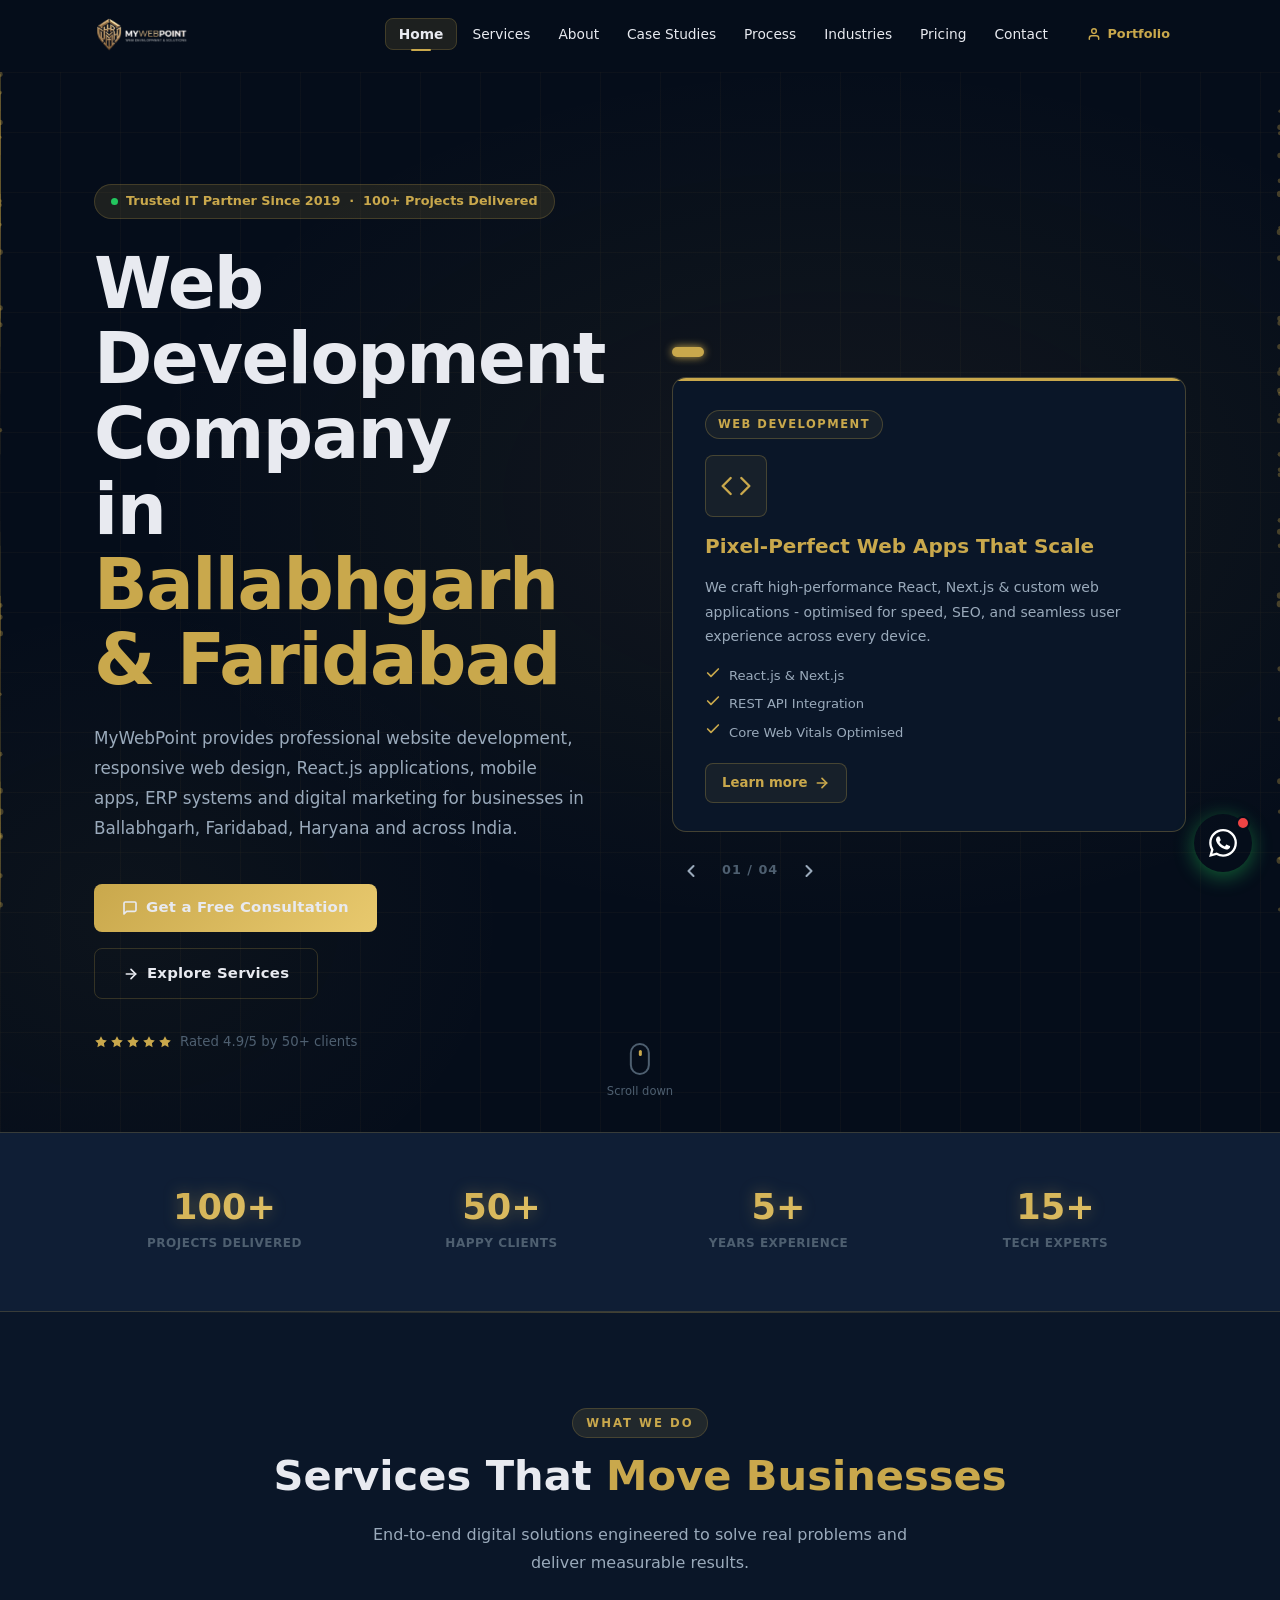
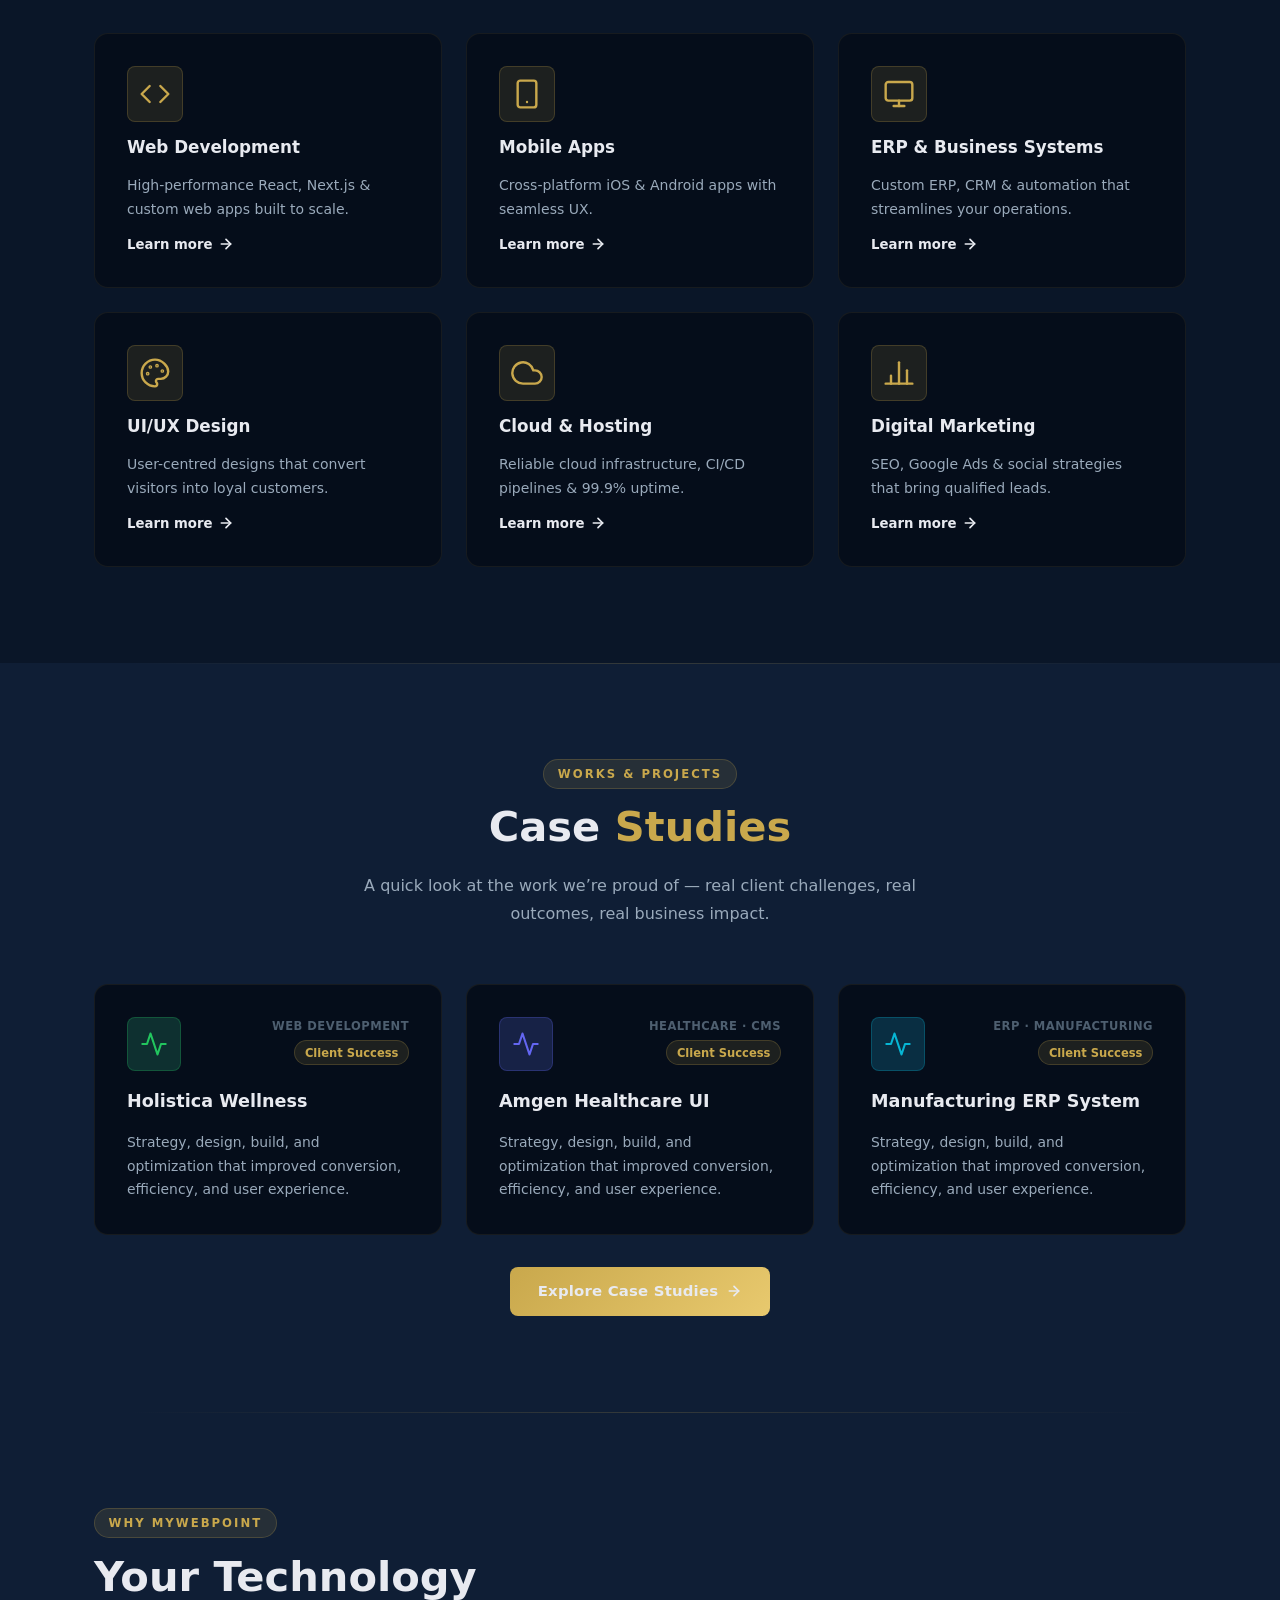
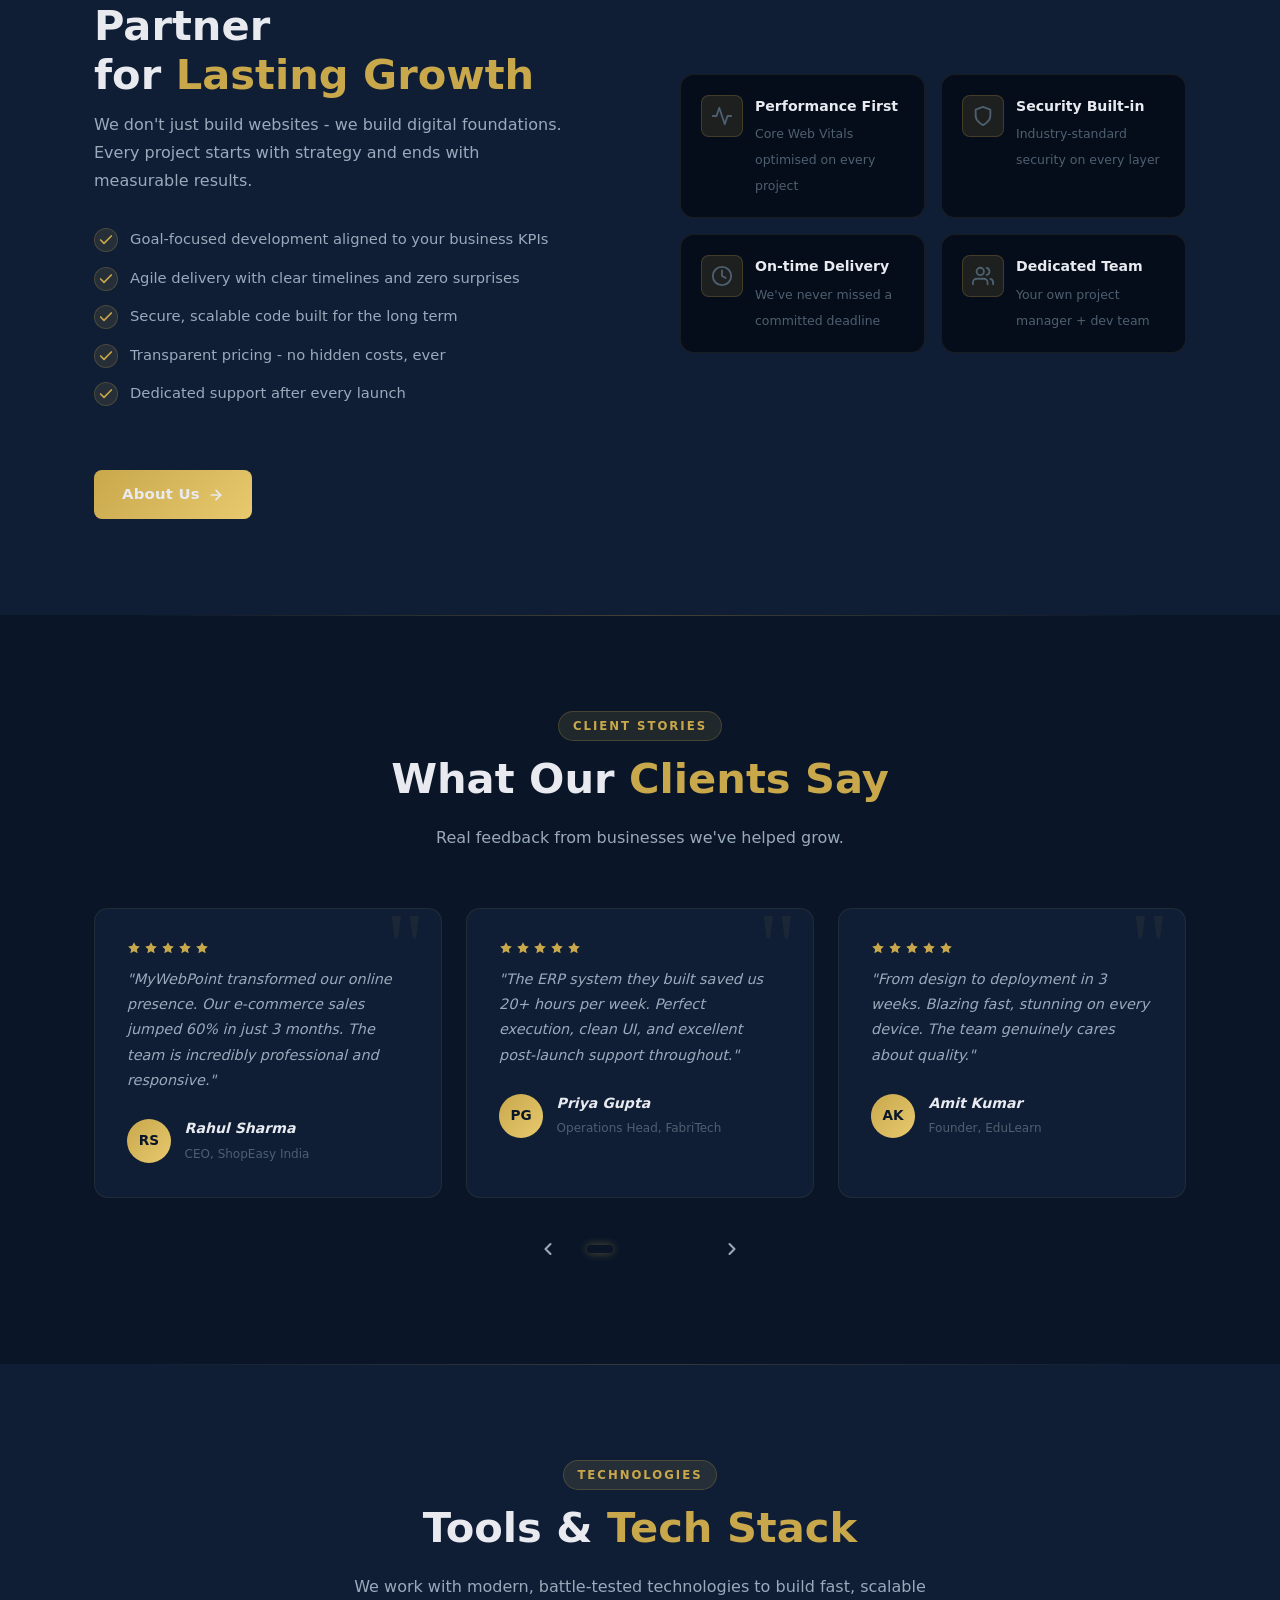
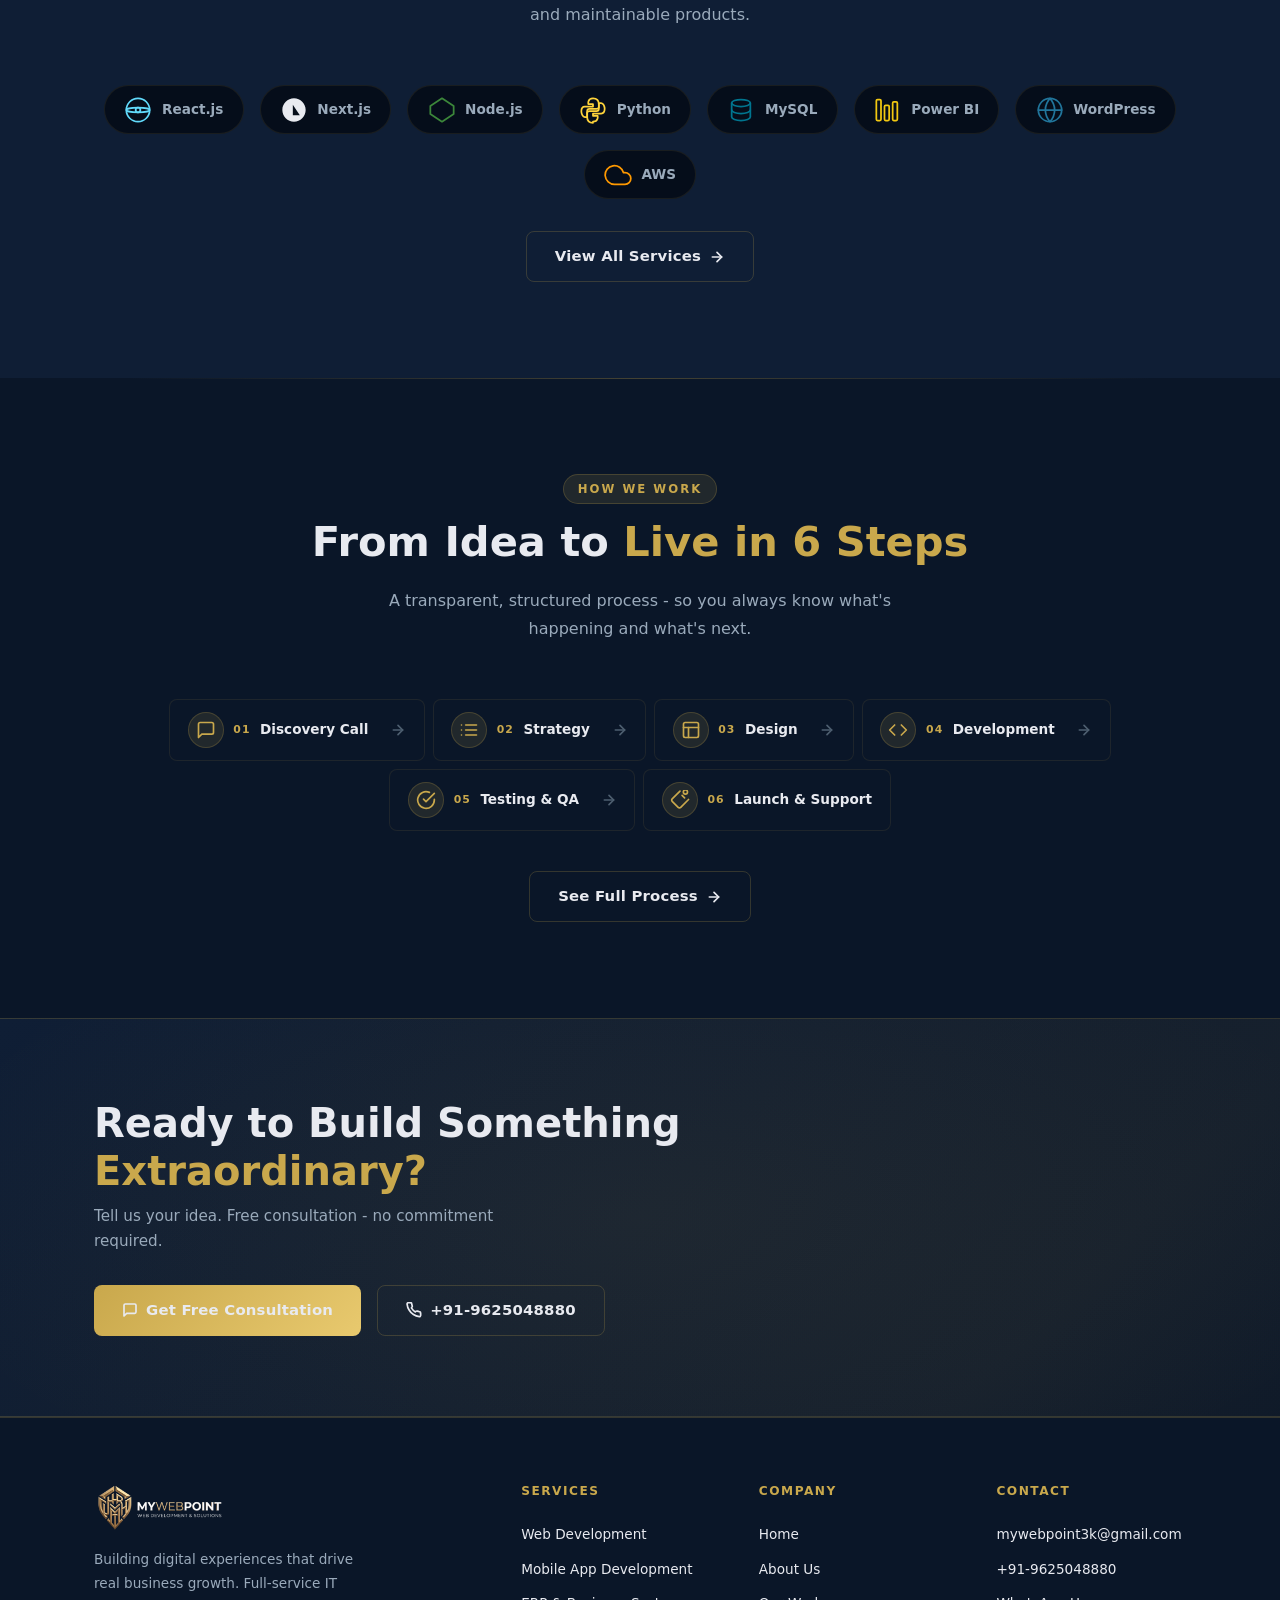
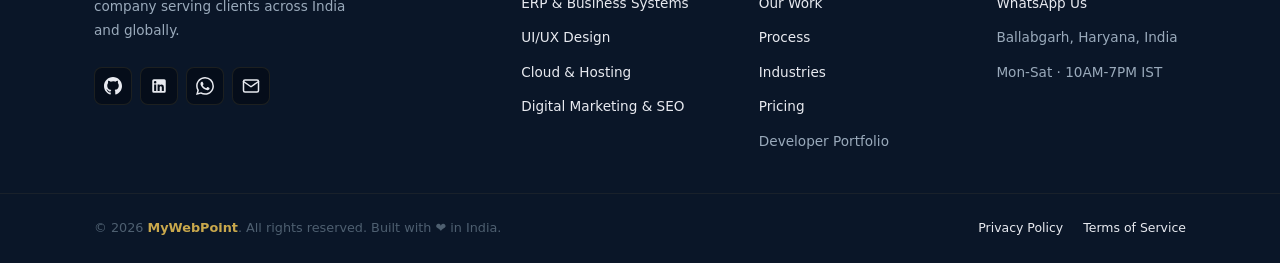
==== commit ce858f75: "deploy: Fix SEO indexing and sitemap routes Dharmnath3k/mywebpoint-source@353541682a2c964a57ccbf0001" ====
--- a/index.html
+++ b/index.html
@@ -126,7 +126,7 @@
 
     <link rel="preconnect" href="https://fonts.googleapis.com" />
     <link rel="dns-prefetch" href="https://wa.me" />
-    <script type="module" crossorigin src="/assets/index-dcbVxq_M.js"></script>
+    <script type="module" crossorigin src="/assets/index-X4EAlQIm.js"></script>
     <link rel="stylesheet" crossorigin href="/assets/index-7q2XrYBc.css">
   </head>
   <body>
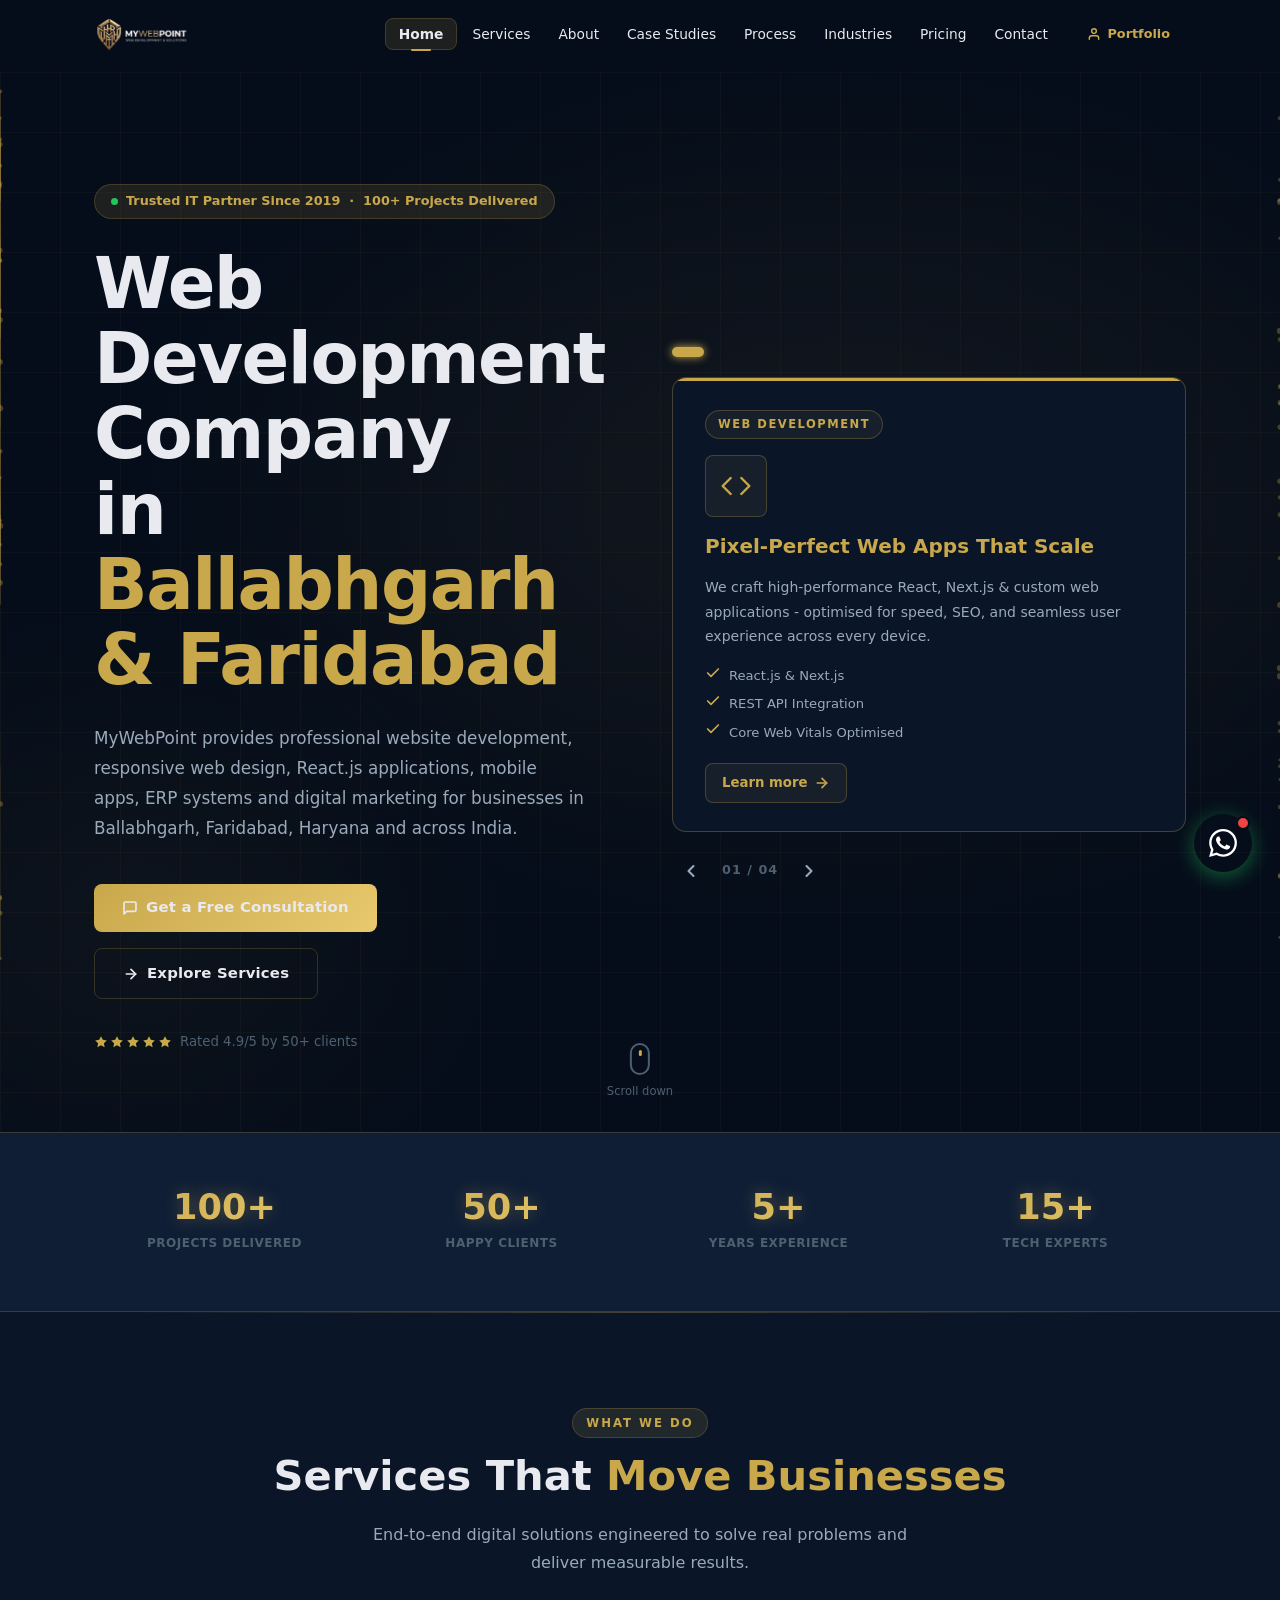
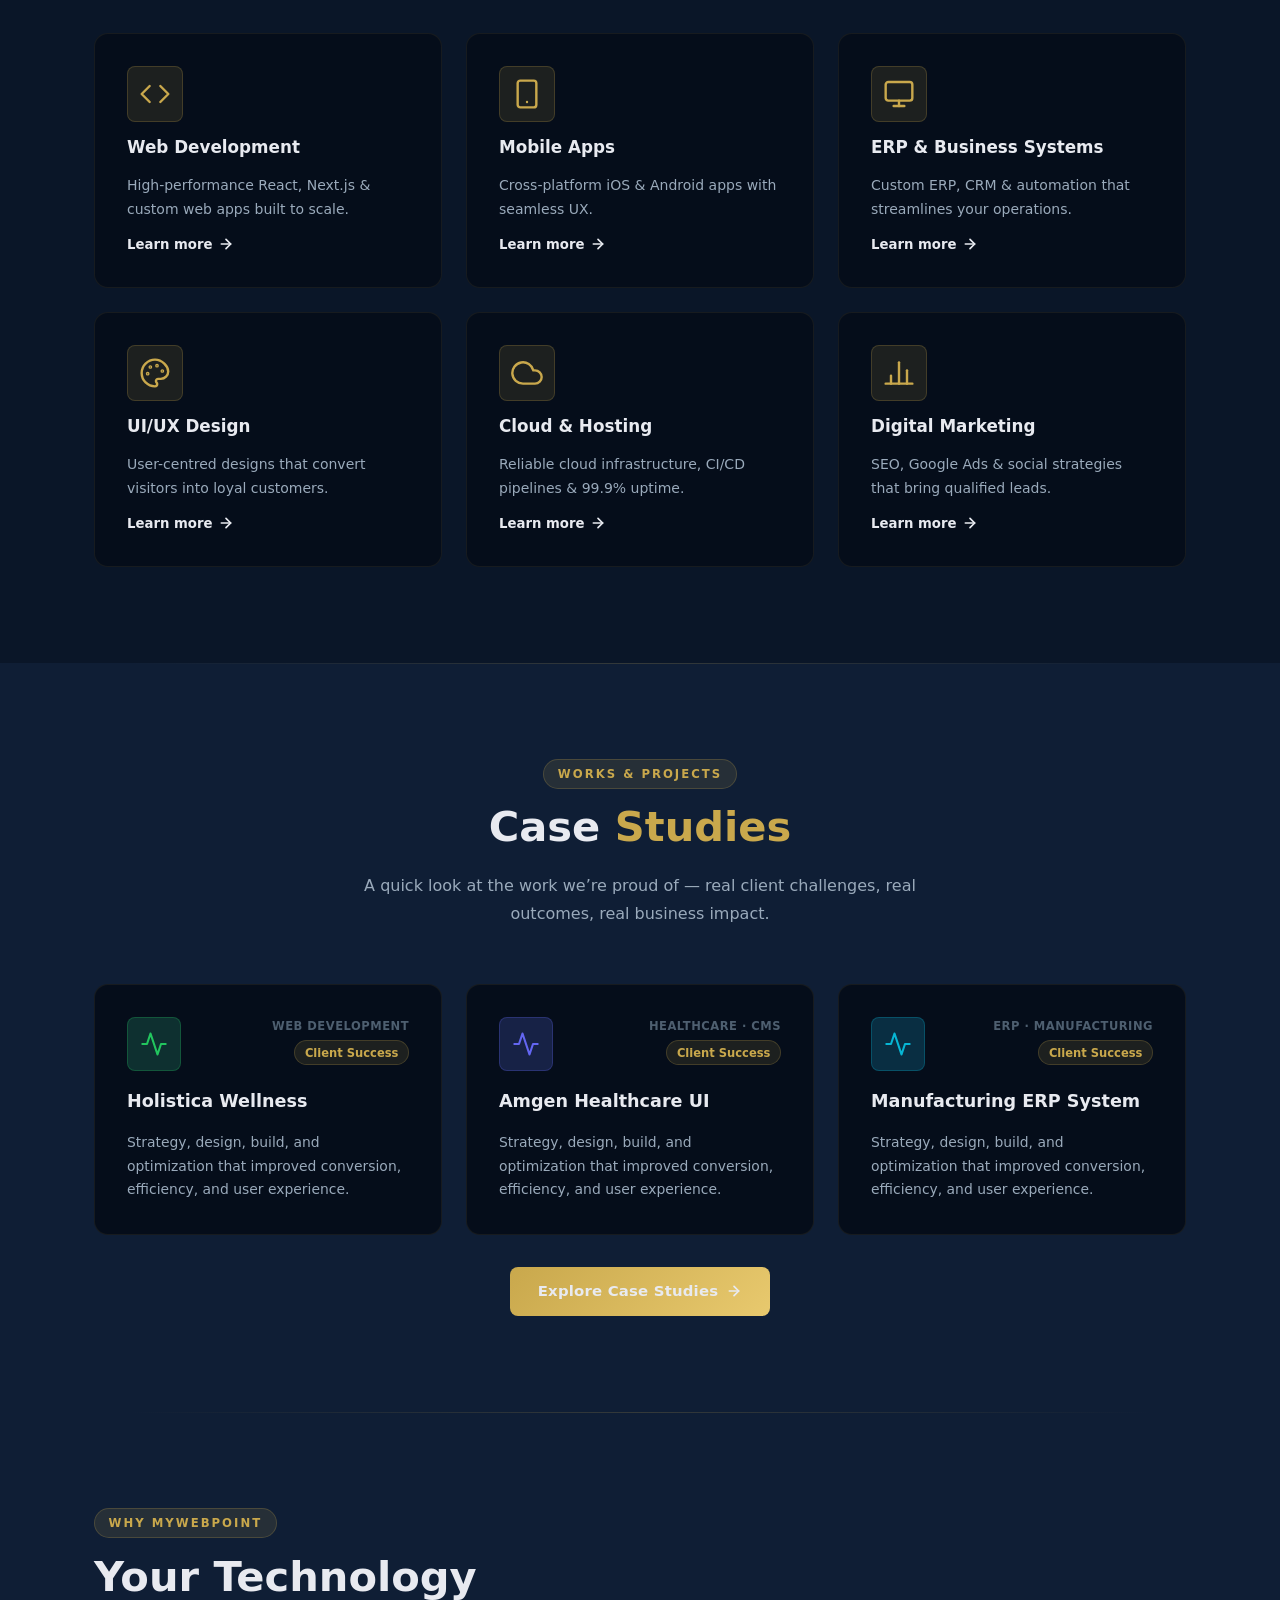
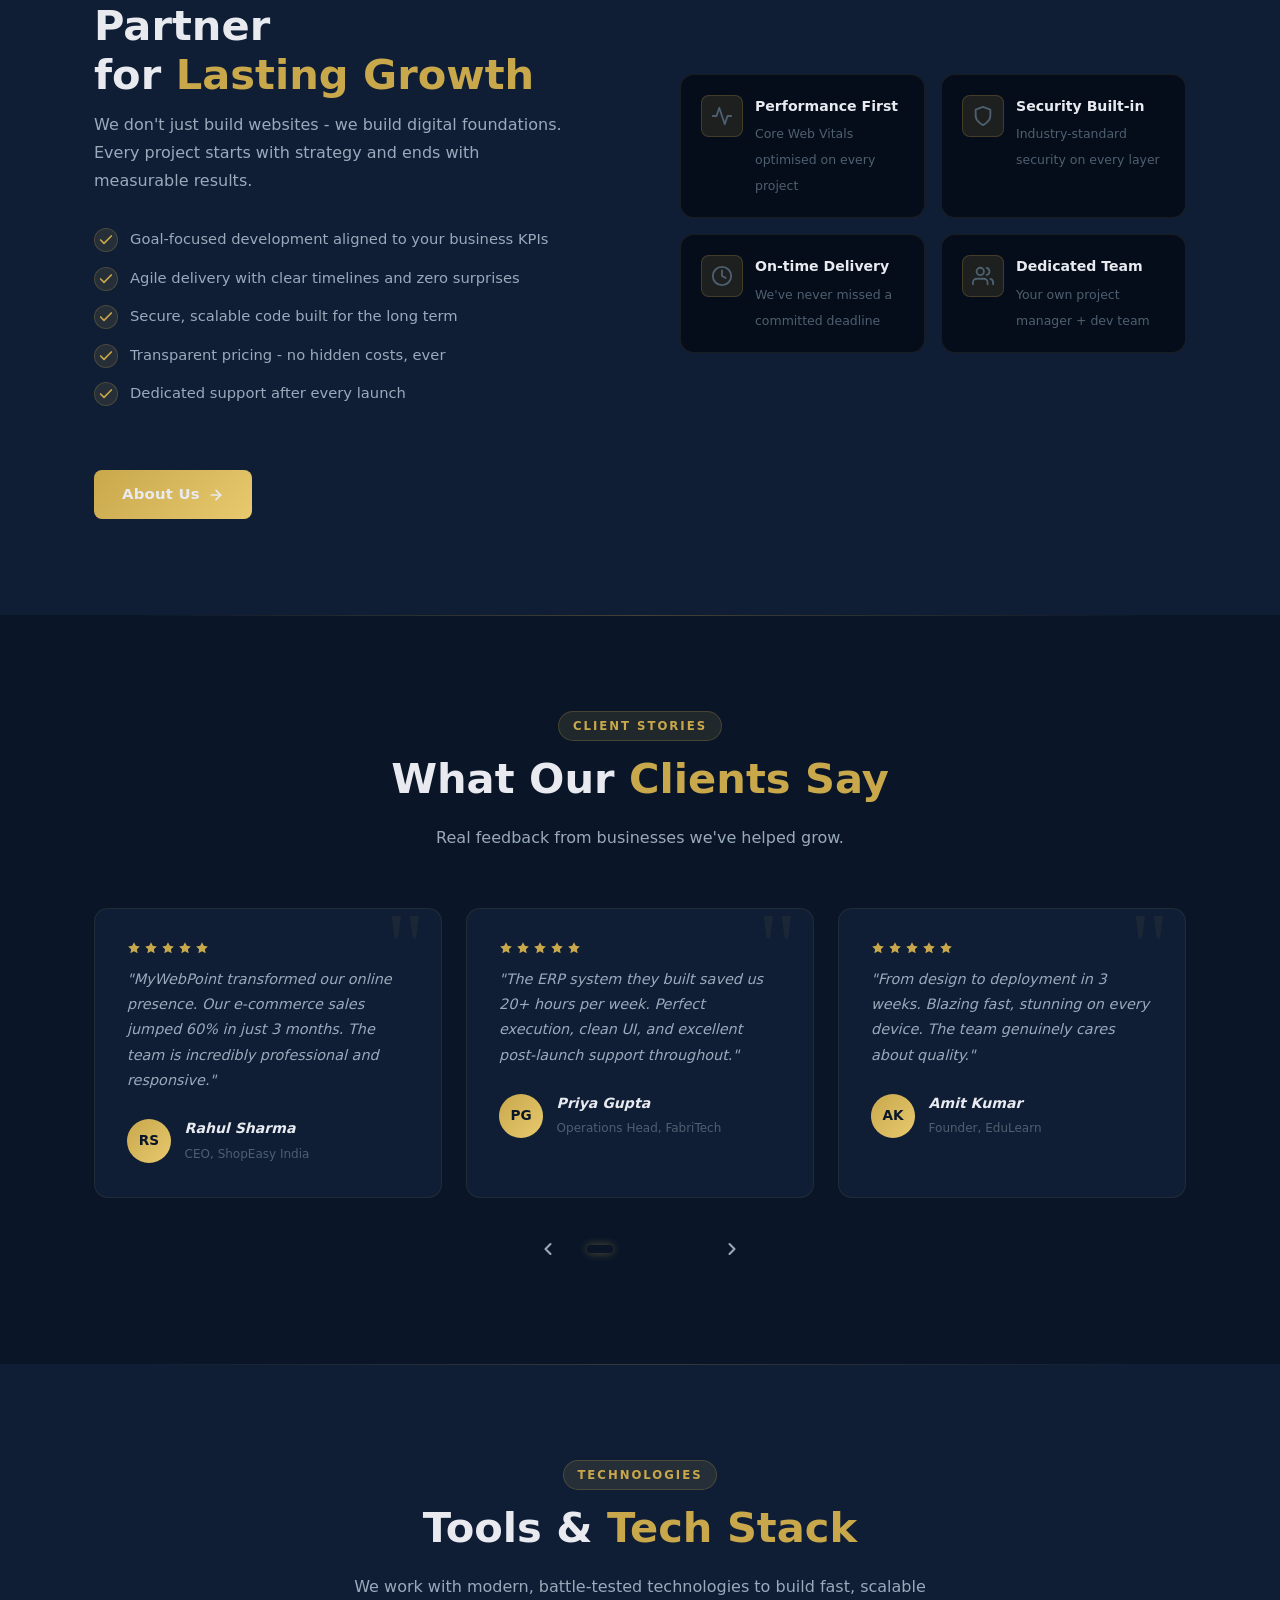
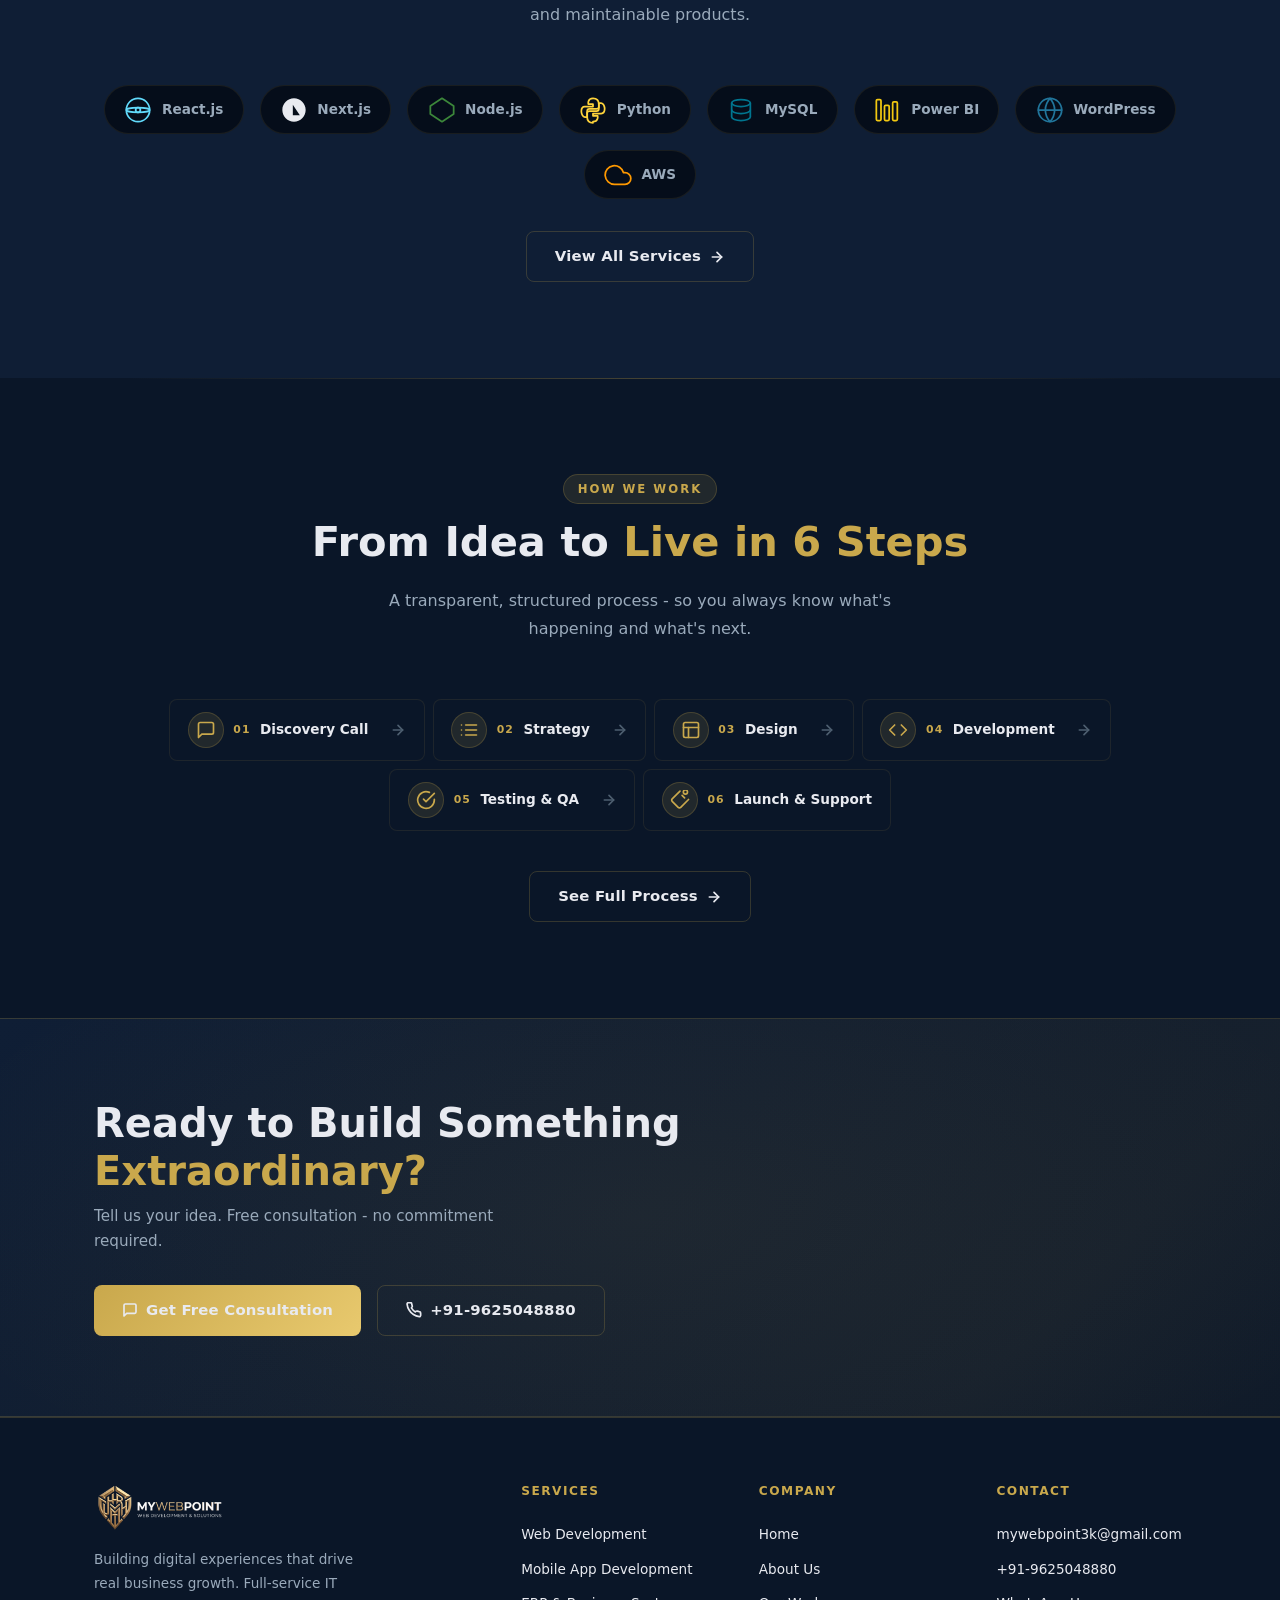
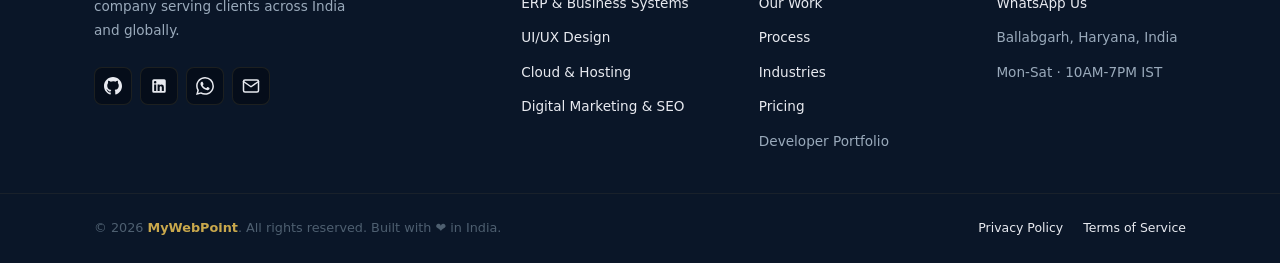
==== commit 93f6e499: "deploy: Strengthen SEO metadata and keyword targeting Dharmnath3k/mywebpoint-source@ac1aae7242eb4b5c" ====
--- a/index.html
+++ b/index.html
@@ -126,7 +126,7 @@
 
     <link rel="preconnect" href="https://fonts.googleapis.com" />
     <link rel="dns-prefetch" href="https://wa.me" />
-    <script type="module" crossorigin src="/assets/index-X4EAlQIm.js"></script>
+    <script type="module" crossorigin src="/assets/index-DdoX5SRg.js"></script>
     <link rel="stylesheet" crossorigin href="/assets/index-7q2XrYBc.css">
   </head>
   <body>
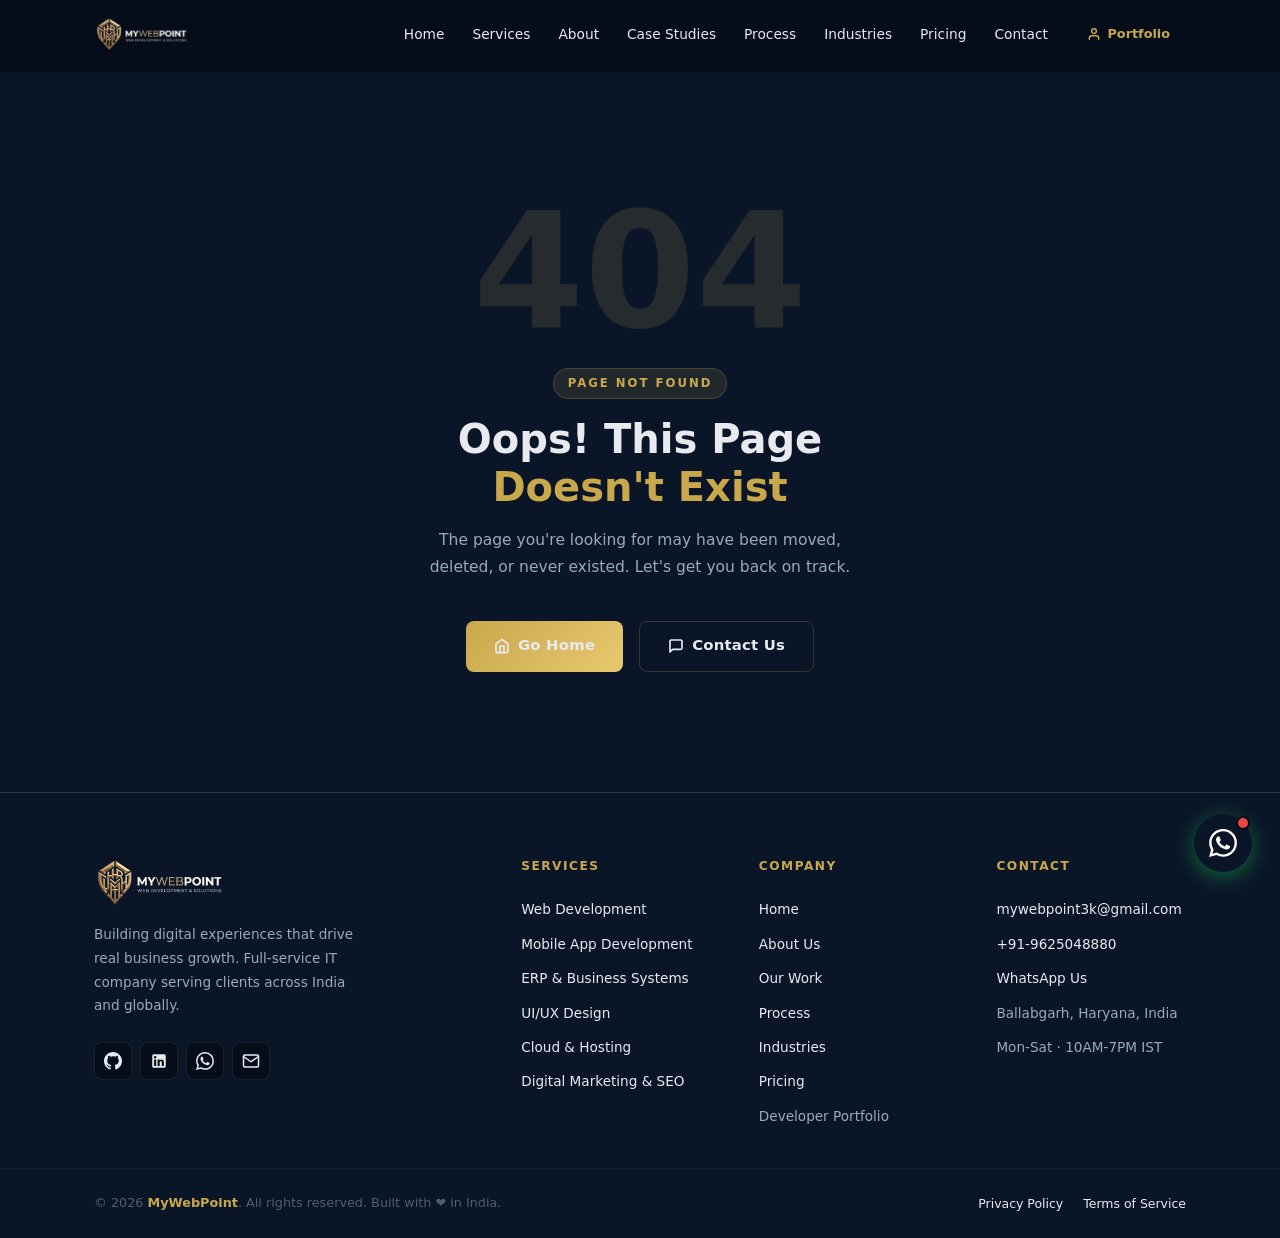
==== commit d3a396bb: "deploy: Fix GitHub Pages deep-link routing Dharmnath3k/mywebpoint-source@1f15312c71f7faf588a92464edd" ====
--- a/index.html
+++ b/index.html
@@ -126,7 +126,7 @@
 
     <link rel="preconnect" href="https://fonts.googleapis.com" />
     <link rel="dns-prefetch" href="https://wa.me" />
-    <script type="module" crossorigin src="/assets/index-DdoX5SRg.js"></script>
+    <script type="module" crossorigin src="/assets/index-Brd2dogC.js"></script>
     <link rel="stylesheet" crossorigin href="/assets/index-7q2XrYBc.css">
   </head>
   <body>
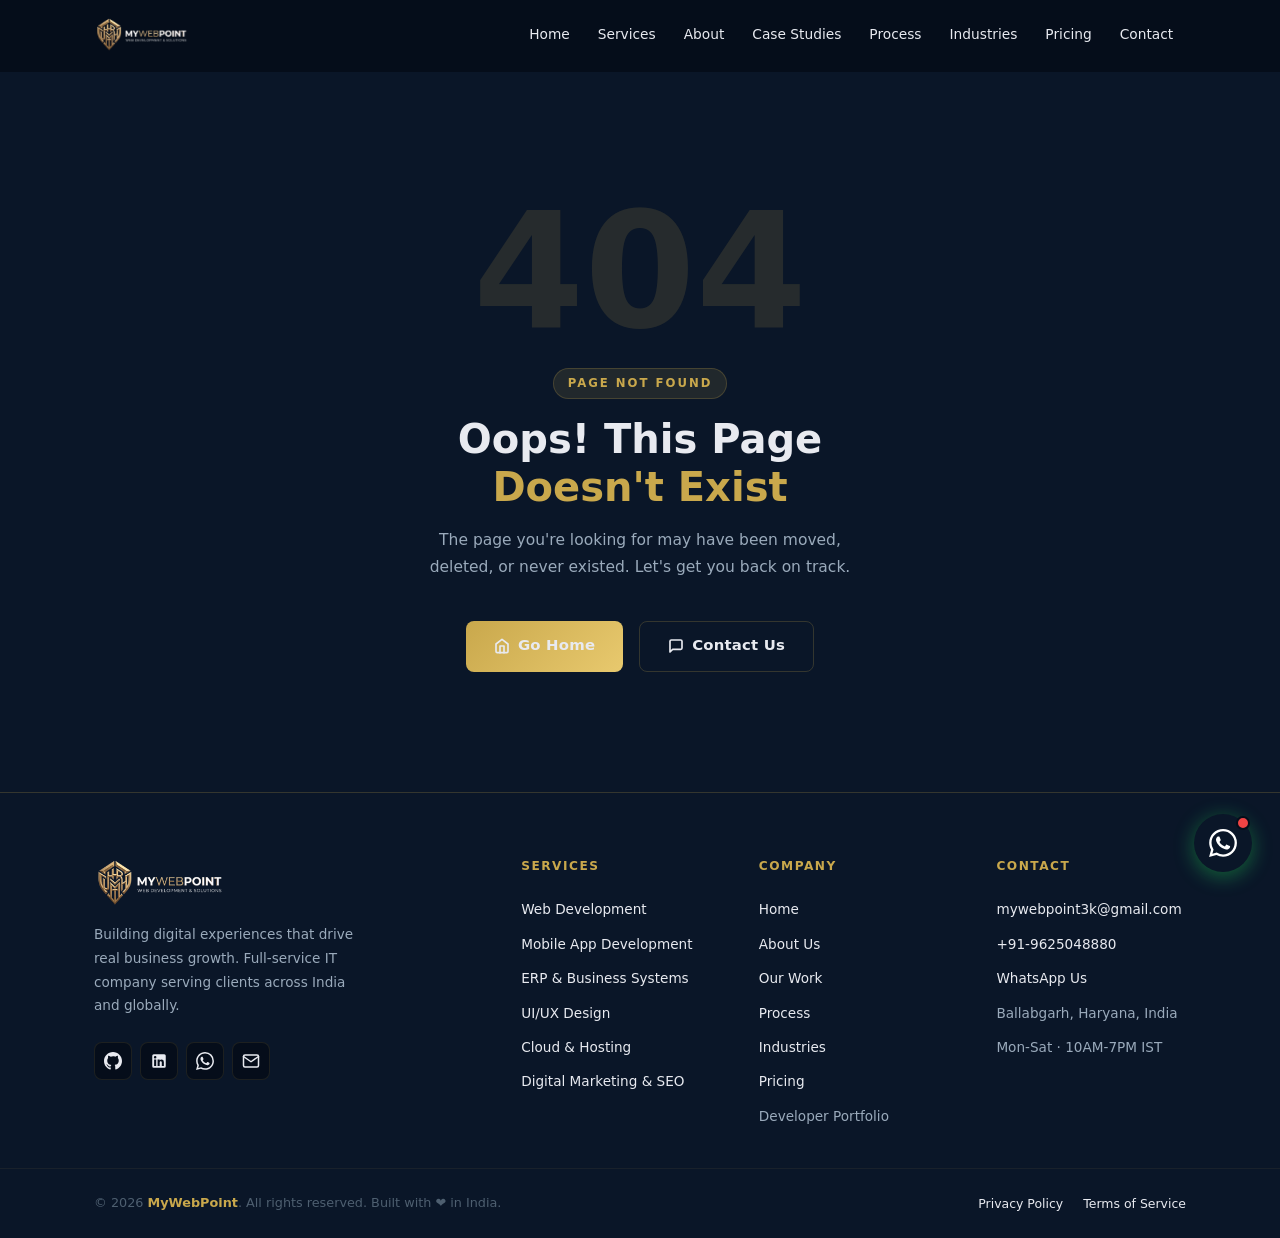
==== commit 27073b38: "deploy: Prepare MyWebPoint updates for deployment Dharmnath3k/mywebpoint-source@8a3d0dd14fc6ec532c36" ====
--- a/index.html
+++ b/index.html
@@ -1,57 +1,33 @@
-<!doctype html>
-<html lang="en">
-  <head>
-    <meta charset="UTF-8" />
-    <meta name="viewport" content="width=device-width, initial-scale=1.0" />
+<!DOCTYPE html><html lang="en"><head>
+    <meta charset="UTF-8">
+    <meta name="viewport" content="width=device-width, initial-scale=1.0">
 
-    <title>
-      Web Development Company in Ballabhgarh, Faridabad | MyWebPoint
-    </title>
-    <meta
-      name="description"
-      content="MyWebPoint — web development company in Ballabhgarh, Faridabad, Haryana. Professional website design, React.js development, mobile apps, ERP systems & SEO. Call +91-9625048880 for a free consultation." />
-    <meta
-      name="keywords"
-      content="web development company in Ballabhgarh, website development company in Ballabhgarh, web developer in Ballabhgarh, web development company in Faridabad, website design company in Faridabad, React developer Faridabad, business website development Haryana, custom website development Haryana, ERP software Faridabad, MyWebPoint" />
-    <meta name="author" content="Dharmnath Thakur — MyWebPoint" />
-    <meta name="robots" content="index, follow" />
-    <link rel="canonical" href="https://mywebpoint.in/" />
-    <link
-      rel="sitemap"
-      type="application/xml"
-      title="Sitemap"
-      href="/sitemap.xml" />
+    <title>Web Development Company in Ballabhgarh, Faridabad | MyWebPoint</title>
+    <meta name="description" content="MyWebPoint is a leading web development company in Ballabhgarh and Faridabad, Haryana. We build business websites, React apps, mobile apps, ERP systems and SEO solutions for growing brands.">
+    <meta name="keywords" content="web development company in Ballabhgarh, website design company in Faridabad, web developer in Ballabhgarh, React developer in Faridabad, website company in Haryana, ERP development company in Faridabad, MyWebPoint">
+    <meta name="author" content="Dharmnath Thakur — MyWebPoint">
+    <meta name="robots" content="index, follow, max-image-preview:large, max-snippet:-1, max-video-preview:-1">
+    <link rel="canonical" href="https://mywebpoint.in/">
+    <link rel="sitemap" type="application/xml" title="Sitemap" href="/sitemap.xml">
 
     <!-- Open Graph -->
-    <meta property="og:type" content="website" />
-    <meta property="og:url" content="https://mywebpoint.in/" />
-    <meta
-      property="og:title"
-      content="Web Development Company in Ballabhgarh & Faridabad | MyWebPoint" />
-    <meta
-      property="og:description"
-      content="Professional web development company in Ballabhgarh, Faridabad, Haryana. Website design, React.js, mobile apps, ERP & SEO services." />
-    <meta
-      property="og:image"
-      content="https://mywebpoint.in/website-banner.png" />
-    <meta property="og:locale" content="en_IN" />
-    <meta property="og:site_name" content="MyWebPoint" />
+    <meta property="og:type" content="website">
+    <meta property="og:url" content="https://mywebpoint.in/">
+    <meta property="og:title" content="Web Development Company in Ballabhgarh, Faridabad | MyWebPoint">
+    <meta property="og:description" content="MyWebPoint is a leading web development company in Ballabhgarh and Faridabad, Haryana. We build business websites, React apps, mobile apps, ERP systems and SEO solutions for growing brands.">
+    <meta property="og:image" content="https://mywebpoint.in/website-banner.png">
+    <meta property="og:locale" content="en_IN">
+    <meta property="og:site_name" content="MyWebPoint">
 
     <!-- Twitter Card -->
-    <meta name="twitter:card" content="summary_large_image" />
-    <meta
-      name="twitter:title"
-      content="Web Development Company in Ballabhgarh & Faridabad | MyWebPoint" />
-    <meta
-      name="twitter:description"
-      content="Professional website design, React.js development, mobile apps, ERP & SEO in Ballabhgarh, Faridabad, Haryana." />
-    <meta
-      name="twitter:image"
-      content="https://mywebpoint.in/website-banner.png" />
+    <meta name="twitter:card" content="summary_large_image">
+    <meta name="twitter:title" content="Web Development Company in Ballabhgarh, Faridabad | MyWebPoint">
+    <meta name="twitter:description" content="MyWebPoint is a leading web development company in Ballabhgarh and Faridabad, Haryana. We build business websites, React apps, mobile apps, ERP systems and SEO solutions for growing brands.">
+    <meta name="twitter:image" content="https://mywebpoint.in/website-banner.png">
 
     <!-- Favicon -->
-    <link rel="icon" type="image/png" sizes="32x32" href="/favicon.png" />
-    <link rel="apple-touch-icon" type="image/png" href="/favicon.png" />
+    <link rel="icon" type="image/png" sizes="32x32" href="/favicon.png">
+    <link rel="apple-touch-icon" type="image/png" href="/favicon.png">
 
     <!-- Schema.org — Organization -->
     <script type="application/ld+json">
@@ -124,12 +100,13 @@
       }
     </script>
 
-    <link rel="preconnect" href="https://fonts.googleapis.com" />
-    <link rel="dns-prefetch" href="https://wa.me" />
-    <script type="module" crossorigin src="/assets/index-Brd2dogC.js"></script>
-    <link rel="stylesheet" crossorigin href="/assets/index-7q2XrYBc.css">
-  </head>
+    <link rel="preconnect" href="https://fonts.googleapis.com">
+    <link rel="dns-prefetch" href="https://wa.me">
+    <script type="module" crossorigin="" src="/assets/index-B_6pb7Ui.js"></script>
+    <link rel="stylesheet" crossorigin="" href="/assets/index-7q2XrYBc.css">
+  <script type="application/ld+json" id="schema-faq">{"@context":"https://schema.org","@type":"FAQPage","mainEntity":[{"@type":"Question","name":"How much does a website cost at MyWebPoint?","acceptedAnswer":{"@type":"Answer","text":"Website packages start from ₹9,999 for a basic business website. Web applications start from ₹29,999 and enterprise ERP systems from ₹75,000. All prices include design, development and free post-launch support."}},{"@type":"Question","name":"How long does it take to build a website?","acceptedAnswer":{"@type":"Answer","text":"A basic business website takes 2-3 weeks. A full web application takes 4-6 weeks. ERP and enterprise systems take 8-16 weeks depending on complexity."}},{"@type":"Question","name":"Does MyWebPoint develop mobile apps?","acceptedAnswer":{"@type":"Answer","text":"Yes. MyWebPoint builds cross-platform iOS and Android apps using React Native, deployed to the App Store and Google Play."}},{"@type":"Question","name":"Where is MyWebPoint located?","acceptedAnswer":{"@type":"Answer","text":"MyWebPoint is based in Ballabgarh, Haryana, India. We serve clients across India and globally."}},{"@type":"Question","name":"Do you offer SEO and digital marketing services?","acceptedAnswer":{"@type":"Answer","text":"Yes. We offer technical SEO, Google Ads management, social media marketing, content strategy and monthly analytics reports."}},{"@type":"Question","name":"Do you provide data analytics services?","acceptedAnswer":{"@type":"Answer","text":"Yes. We offer data analytics using MS Excel (Advanced), MySQL and Power BI - including MIS reports, dashboards, VLOOKUP, Pivot Tables and stock reporting."}}]}</script><script type="application/ld+json" id="schema-service">{"@context":"https://schema.org","@type":"ItemList","name":"MyWebPoint IT Services","url":"https://mywebpoint.in/services","itemListElement":[{"@type":"ListItem","position":1,"name":"Web Development","url":"https://mywebpoint.in/services"},{"@type":"ListItem","position":2,"name":"Mobile App Development","url":"https://mywebpoint.in/services"},{"@type":"ListItem","position":3,"name":"ERP & Business Systems","url":"https://mywebpoint.in/services"},{"@type":"ListItem","position":4,"name":"UI/UX Design","url":"https://mywebpoint.in/services"},{"@type":"ListItem","position":5,"name":"Cloud & Hosting","url":"https://mywebpoint.in/services"},{"@type":"ListItem","position":6,"name":"Digital Marketing & SEO","url":"https://mywebpoint.in/services"},{"@type":"ListItem","position":7,"name":"Data Analytics & Reporting","url":"https://mywebpoint.in/services"}]}</script></head>
   <body>
-    <div id="root"></div>
-  </body>
-</html>
+    <div id="root"><div class="mwp-root"><header class="mwp-nav" role="banner"><div class="mwp-nav__inner"><a aria-label="MyWebPoint Home" aria-current="page" class="mwp-nav__logo active" href="/" data-discover="true"><img src="/assets/logo-Bgz-837x.png" alt="MyWebPoint" class="mwp-nav__logo-img"></a><nav aria-label="Main navigation"><ul class="mwp-nav__links" role="list"><li><a aria-current="page" class="mwp-nav__link mwp-nav__link--active" href="/" data-discover="true">Home</a></li><li><a class="mwp-nav__link" href="/services" data-discover="true">Services</a></li><li><a class="mwp-nav__link" href="/about" data-discover="true">About</a></li><li><a class="mwp-nav__link" href="/case-studies" data-discover="true">Case Studies</a></li><li><a class="mwp-nav__link" href="/process" data-discover="true">Process</a></li><li><a class="mwp-nav__link" href="/industries" data-discover="true">Industries</a></li><li><a class="mwp-nav__link" href="/pricing" data-discover="true">Pricing</a></li><li><a class="mwp-nav__link" href="/contact" data-discover="true">Contact</a></li></ul></nav><button class="mwp-nav__hamburger" aria-label="Open menu" aria-expanded="false"><span></span><span></span><span></span></button></div></header><main class="mwp-main"><section class="mwp-hero" aria-label="Hero section"><div class="mwp-hero__bg" aria-hidden="true"></div><div class="mwp-hero__grid-overlay" aria-hidden="true"></div><canvas class="mwp-hero__canvas" aria-hidden="true" width="1440" height="2200"></canvas><div class="mwp-container mwp-hero__inner"><div class="mwp-hero__content"><div class="mwp-hero__badge"><span class="mwp-hero__badge-dot" aria-hidden="true"></span>Trusted IT Partner Since 2019 &nbsp;·&nbsp; 100+ Projects Delivered</div><h1 class="mwp-hero__headline">Web Development Company<br>in <span>Ballabhgarh &amp; Faridabad</span></h1><p class="mwp-hero__sub">MyWebPoint provides professional website development, responsive web design, React.js applications, mobile apps, ERP systems and digital marketing for businesses in Ballabhgarh, Faridabad, Haryana and across India.</p><div class="mwp-hero__actions"><a class="mwp-btn mwp-btn--gold" href="/contact" data-discover="true"><svg width="16" height="16" viewBox="0 0 24 24" fill="none" stroke="currentColor" stroke-width="2.5" stroke-linecap="round" stroke-linejoin="round" aria-hidden="true"><path d="M21 15a2 2 0 0 1-2 2H7l-4 4V5a2 2 0 0 1 2-2h14a2 2 0 0 1 2 2z"></path></svg> Get a Free Consultation</a><a class="mwp-btn mwp-btn--outline" href="/services" data-discover="true"><svg width="16" height="16" viewBox="0 0 24 24" fill="none" stroke="currentColor" stroke-width="2.5" stroke-linecap="round" stroke-linejoin="round" aria-hidden="true"><line x1="5" y1="12" x2="19" y2="12"></line><polyline points="12 5 19 12 12 19"></polyline></svg> Explore Services</a></div><div class="mwp-hero__trust"><span class="mwp-hero__stars" aria-label="5 star rating"><svg width="14" height="14" viewBox="0 0 24 24" fill="currentColor" aria-hidden="true"><polygon points="12 2 15.09 8.26 22 9.27 17 14.14 18.18 21.02 12 17.77 5.82 21.02 7 14.14 2 9.27 8.91 8.26 12 2"></polygon></svg><svg width="14" height="14" viewBox="0 0 24 24" fill="currentColor" aria-hidden="true"><polygon points="12 2 15.09 8.26 22 9.27 17 14.14 18.18 21.02 12 17.77 5.82 21.02 7 14.14 2 9.27 8.91 8.26 12 2"></polygon></svg><svg width="14" height="14" viewBox="0 0 24 24" fill="currentColor" aria-hidden="true"><polygon points="12 2 15.09 8.26 22 9.27 17 14.14 18.18 21.02 12 17.77 5.82 21.02 7 14.14 2 9.27 8.91 8.26 12 2"></polygon></svg><svg width="14" height="14" viewBox="0 0 24 24" fill="currentColor" aria-hidden="true"><polygon points="12 2 15.09 8.26 22 9.27 17 14.14 18.18 21.02 12 17.77 5.82 21.02 7 14.14 2 9.27 8.91 8.26 12 2"></polygon></svg><svg width="14" height="14" viewBox="0 0 24 24" fill="currentColor" aria-hidden="true"><polygon points="12 2 15.09 8.26 22 9.27 17 14.14 18.18 21.02 12 17.77 5.82 21.02 7 14.14 2 9.27 8.91 8.26 12 2"></polygon></svg></span><span>Rated 4.9/5 by 50+ clients</span></div></div><div class="mwp-hero__slider" aria-label="Service highlights"><div class="mwp-slider__progress" aria-hidden="true"><button class="mwp-slider__progress-dot mwp-slider__progress-dot--active" aria-label="Slide 1: Web Development" style="background: rgb(201, 168, 76); box-shadow: rgb(201, 168, 76) 0px 0px 8px;"></button><button class="mwp-slider__progress-dot" aria-label="Slide 2: Mobile Apps"></button><button class="mwp-slider__progress-dot" aria-label="Slide 3: ERP &amp; Business Systems"></button><button class="mwp-slider__progress-dot" aria-label="Slide 4: Digital Marketing &amp; SEO"></button></div><div class="mwp-slide-card mwp-slide-card--enter" aria-live="polite" style="--slide-bg: rgba(201,168,76,0.07); --slide-color: #c9a84c;"><div class="mwp-slide-card__tag" style="color: rgb(201, 168, 76); border-color: rgba(201, 168, 76, 0.267); background: rgba(201, 168, 76, 0.07);">Web Development</div><div class="mwp-slide-card__icon-wrap" style="background: rgba(201, 168, 76, 0.07); border-color: rgba(201, 168, 76, 0.267); color: rgb(201, 168, 76);"><svg width="32" height="32" viewBox="0 0 24 24" fill="none" stroke="currentColor" stroke-width="1.8" stroke-linecap="round" stroke-linejoin="round" aria-hidden="true"><polyline points="16 18 22 12 16 6"></polyline><polyline points="8 6 2 12 8 18"></polyline></svg></div><h2 class="mwp-slide-card__title" style="color: rgb(201, 168, 76);">Pixel-Perfect Web Apps That Scale</h2><p class="mwp-slide-card__desc">We craft high-performance React, Next.js &amp; custom web applications - optimised for speed, SEO, and seamless user experience across every device.</p><ul class="mwp-slide-card__points"><li class="mwp-slide-card__point"><span class="mwp-slide-card__point-icon" style="color: rgb(201, 168, 76);"><svg width="16" height="16" viewBox="0 0 24 24" fill="none" stroke="currentColor" stroke-width="2.5" stroke-linecap="round" stroke-linejoin="round" aria-hidden="true"><polyline points="20 6 9 17 4 12"></polyline></svg></span>React.js &amp; Next.js</li><li class="mwp-slide-card__point"><span class="mwp-slide-card__point-icon" style="color: rgb(201, 168, 76);"><svg width="16" height="16" viewBox="0 0 24 24" fill="none" stroke="currentColor" stroke-width="2.5" stroke-linecap="round" stroke-linejoin="round" aria-hidden="true"><polyline points="20 6 9 17 4 12"></polyline></svg></span>REST API Integration</li><li class="mwp-slide-card__point"><span class="mwp-slide-card__point-icon" style="color: rgb(201, 168, 76);"><svg width="16" height="16" viewBox="0 0 24 24" fill="none" stroke="currentColor" stroke-width="2.5" stroke-linecap="round" stroke-linejoin="round" aria-hidden="true"><polyline points="20 6 9 17 4 12"></polyline></svg></span>Core Web Vitals Optimised</li></ul><a class="mwp-slide-card__cta" href="/services" data-discover="true" style="color: rgb(201, 168, 76); border-color: rgba(201, 168, 76, 0.267); background: rgba(201, 168, 76, 0.07);">Learn more <svg width="16" height="16" viewBox="0 0 24 24" fill="none" stroke="currentColor" stroke-width="2.5" stroke-linecap="round" stroke-linejoin="round" aria-hidden="true"><line x1="5" y1="12" x2="19" y2="12"></line><polyline points="12 5 19 12 12 19"></polyline></svg></a></div><div class="mwp-slider__nav"><button class="mwp-slider__nav-btn" aria-label="Previous slide"><svg width="20" height="20" viewBox="0 0 24 24" fill="none" stroke="currentColor" stroke-width="2.5" stroke-linecap="round" stroke-linejoin="round" aria-hidden="true"><polyline points="15 18 9 12 15 6"></polyline></svg></button><span class="mwp-slider__nav-count">01 / 04</span><button class="mwp-slider__nav-btn" aria-label="Next slide"><svg width="20" height="20" viewBox="0 0 24 24" fill="none" stroke="currentColor" stroke-width="2.5" stroke-linecap="round" stroke-linejoin="round" aria-hidden="true"><polyline points="9 18 15 12 9 6"></polyline></svg></button></div></div></div><div class="mwp-hero__scroll" aria-hidden="true"><div class="mwp-hero__scroll-mouse"><div class="mwp-hero__scroll-wheel"></div></div><span>Scroll down</span></div></section><section class="mwp-stats-bar" aria-label="Company statistics"><div class="mwp-container"><div class="mwp-stats-bar__grid"><div class="mwp-stats-bar__item mwp-reveal"><span class="mwp-stats-bar__val">100+</span><span class="mwp-stats-bar__label">Projects Delivered</span></div><div class="mwp-stats-bar__item mwp-reveal"><span class="mwp-stats-bar__val">50+</span><span class="mwp-stats-bar__label">Happy Clients</span></div><div class="mwp-stats-bar__item mwp-reveal"><span class="mwp-stats-bar__val">5+</span><span class="mwp-stats-bar__label">Years Experience</span></div><div class="mwp-stats-bar__item mwp-reveal"><span class="mwp-stats-bar__val">15+</span><span class="mwp-stats-bar__label">Tech Experts</span></div></div></div></section><section class="mwp-section mwp-section--dark" aria-labelledby="svc-heading"><div class="mwp-container"><div class="mwp-section-header mwp-section-header--center mwp-reveal"><div class="mwp-label">What We Do</div><h2 class="mwp-section-title" id="svc-heading">Services That <span>Move Businesses</span></h2><p class="mwp-section-sub">End-to-end digital solutions engineered to solve real problems and deliver measurable results.</p></div><div class="mwp-services-grid"><article class="mwp-svc-card mwp-reveal mwp-reveal--delay-1" aria-label="Web Development"><div class="mwp-svc-card__icon"><svg width="32" height="32" viewBox="0 0 24 24" fill="none" stroke="currentColor" stroke-width="1.8" stroke-linecap="round" stroke-linejoin="round" aria-hidden="true"><polyline points="16 18 22 12 16 6"></polyline><polyline points="8 6 2 12 8 18"></polyline></svg></div><h3 class="mwp-svc-card__title">Web Development</h3><p class="mwp-svc-card__desc">High-performance React, Next.js &amp; custom web apps built to scale.</p><a class="mwp-svc-card__link" href="/services" data-discover="true">Learn more <svg width="16" height="16" viewBox="0 0 24 24" fill="none" stroke="currentColor" stroke-width="2.5" stroke-linecap="round" stroke-linejoin="round" aria-hidden="true"><line x1="5" y1="12" x2="19" y2="12"></line><polyline points="12 5 19 12 12 19"></polyline></svg></a></article><article class="mwp-svc-card mwp-reveal mwp-reveal--delay-2" aria-label="Mobile Apps"><div class="mwp-svc-card__icon"><svg width="32" height="32" viewBox="0 0 24 24" fill="none" stroke="currentColor" stroke-width="1.8" stroke-linecap="round" stroke-linejoin="round" aria-hidden="true"><rect x="5" y="2" width="14" height="20" rx="2" ry="2"></rect><line x1="12" y1="18" x2="12.01" y2="18"></line></svg></div><h3 class="mwp-svc-card__title">Mobile Apps</h3><p class="mwp-svc-card__desc">Cross-platform iOS &amp; Android apps with seamless UX.</p><a class="mwp-svc-card__link" href="/services" data-discover="true">Learn more <svg width="16" height="16" viewBox="0 0 24 24" fill="none" stroke="currentColor" stroke-width="2.5" stroke-linecap="round" stroke-linejoin="round" aria-hidden="true"><line x1="5" y1="12" x2="19" y2="12"></line><polyline points="12 5 19 12 12 19"></polyline></svg></a></article><article class="mwp-svc-card mwp-reveal mwp-reveal--delay-3" aria-label="ERP &amp; Business Systems"><div class="mwp-svc-card__icon"><svg width="32" height="32" viewBox="0 0 24 24" fill="none" stroke="currentColor" stroke-width="1.8" stroke-linecap="round" stroke-linejoin="round" aria-hidden="true"><rect x="2" y="3" width="20" height="14" rx="2"></rect><line x1="8" y1="21" x2="16" y2="21"></line><line x1="12" y1="17" x2="12" y2="21"></line></svg></div><h3 class="mwp-svc-card__title">ERP &amp; Business Systems</h3><p class="mwp-svc-card__desc">Custom ERP, CRM &amp; automation that streamlines your operations.</p><a class="mwp-svc-card__link" href="/services" data-discover="true">Learn more <svg width="16" height="16" viewBox="0 0 24 24" fill="none" stroke="currentColor" stroke-width="2.5" stroke-linecap="round" stroke-linejoin="round" aria-hidden="true"><line x1="5" y1="12" x2="19" y2="12"></line><polyline points="12 5 19 12 12 19"></polyline></svg></a></article><article class="mwp-svc-card mwp-reveal mwp-reveal--delay-4" aria-label="UI/UX Design"><div class="mwp-svc-card__icon"><svg width="32" height="32" viewBox="0 0 24 24" fill="none" stroke="currentColor" stroke-width="1.8" stroke-linecap="round" stroke-linejoin="round" aria-hidden="true"><circle cx="13.5" cy="6.5" r="0.5"></circle><circle cx="17.5" cy="10.5" r="0.5"></circle><circle cx="8.5" cy="7.5" r="0.5"></circle><circle cx="6.5" cy="12.5" r="0.5"></circle><path d="M12 2C6.5 2 2 6.5 2 12s4.5 10 10 10c.926 0 1.648-.746 1.648-1.688 0-.437-.18-.835-.47-1.125-.29-.289-.47-.687-.47-1.125a1.64 1.64 0 0 1 1.648-1.688h1.996c3.051 0 5.555-2.503 5.555-5.554C21.854 6.977 17.45 2 12 2z"></path></svg></div><h3 class="mwp-svc-card__title">UI/UX Design</h3><p class="mwp-svc-card__desc">User-centred designs that convert visitors into loyal customers.</p><a class="mwp-svc-card__link" href="/services" data-discover="true">Learn more <svg width="16" height="16" viewBox="0 0 24 24" fill="none" stroke="currentColor" stroke-width="2.5" stroke-linecap="round" stroke-linejoin="round" aria-hidden="true"><line x1="5" y1="12" x2="19" y2="12"></line><polyline points="12 5 19 12 12 19"></polyline></svg></a></article><article class="mwp-svc-card mwp-reveal mwp-reveal--delay-5" aria-label="Cloud &amp; Hosting"><div class="mwp-svc-card__icon"><svg width="32" height="32" viewBox="0 0 24 24" fill="none" stroke="currentColor" stroke-width="1.8" stroke-linecap="round" stroke-linejoin="round" aria-hidden="true"><path d="M18 10h-1.26A8 8 0 1 0 9 20h9a5 5 0 0 0 0-10z"></path></svg></div><h3 class="mwp-svc-card__title">Cloud &amp; Hosting</h3><p class="mwp-svc-card__desc">Reliable cloud infrastructure, CI/CD pipelines &amp; 99.9% uptime.</p><a class="mwp-svc-card__link" href="/services" data-discover="true">Learn more <svg width="16" height="16" viewBox="0 0 24 24" fill="none" stroke="currentColor" stroke-width="2.5" stroke-linecap="round" stroke-linejoin="round" aria-hidden="true"><line x1="5" y1="12" x2="19" y2="12"></line><polyline points="12 5 19 12 12 19"></polyline></svg></a></article><article class="mwp-svc-card mwp-reveal mwp-reveal--delay-6" aria-label="Digital Marketing"><div class="mwp-svc-card__icon"><svg width="32" height="32" viewBox="0 0 24 24" fill="none" stroke="currentColor" stroke-width="1.8" stroke-linecap="round" stroke-linejoin="round" aria-hidden="true"><line x1="18" y1="20" x2="18" y2="10"></line><line x1="12" y1="20" x2="12" y2="4"></line><line x1="6" y1="20" x2="6" y2="14"></line><line x1="2" y1="20" x2="22" y2="20"></line></svg></div><h3 class="mwp-svc-card__title">Digital Marketing</h3><p class="mwp-svc-card__desc">SEO, Google Ads &amp; social strategies that bring qualified leads.</p><a class="mwp-svc-card__link" href="/services" data-discover="true">Learn more <svg width="16" height="16" viewBox="0 0 24 24" fill="none" stroke="currentColor" stroke-width="2.5" stroke-linecap="round" stroke-linejoin="round" aria-hidden="true"><line x1="5" y1="12" x2="19" y2="12"></line><polyline points="12 5 19 12 12 19"></polyline></svg></a></article></div></div></section><section class="mwp-section mwp-section--darker" aria-labelledby="case-preview-heading"><div class="mwp-container"><div class="mwp-section-header mwp-section-header--center mwp-reveal"><div class="mwp-label">Works &amp; Projects</div><h2 class="mwp-section-title" id="case-preview-heading">Case <span>Studies</span></h2><p class="mwp-section-sub">A quick look at the work we’re proud of — real client challenges, real outcomes, real business impact.</p></div><div class="mwp-work-grid mwp-work-grid--compact"><article class="mwp-work-card mwp-reveal mwp-reveal--delay-1" style="--work-color: #22c55e;"><div class="mwp-work-card__top"><div class="mwp-work-card__icon"><svg width="28" height="28" viewBox="0 0 24 24" fill="none" stroke="currentColor" stroke-width="1.8" stroke-linecap="round" stroke-linejoin="round"><path d="M22 12h-4l-3 9L9 3l-3 9H2"></path></svg></div><div class="mwp-work-card__meta"><span class="mwp-work-card__category">Web Development</span><span class="mwp-work-card__type">Client Success</span></div></div><h3 class="mwp-work-card__title">Holistica Wellness</h3><p class="mwp-work-card__desc">Strategy, design, build, and optimization that improved conversion, efficiency, and user experience.</p></article><article class="mwp-work-card mwp-reveal mwp-reveal--delay-2" style="--work-color: #6366f1;"><div class="mwp-work-card__top"><div class="mwp-work-card__icon"><svg width="28" height="28" viewBox="0 0 24 24" fill="none" stroke="currentColor" stroke-width="1.8" stroke-linecap="round" stroke-linejoin="round"><path d="M22 12h-4l-3 9L9 3l-3 9H2"></path></svg></div><div class="mwp-work-card__meta"><span class="mwp-work-card__category">Healthcare · CMS</span><span class="mwp-work-card__type">Client Success</span></div></div><h3 class="mwp-work-card__title">Amgen Healthcare UI</h3><p class="mwp-work-card__desc">Strategy, design, build, and optimization that improved conversion, efficiency, and user experience.</p></article><article class="mwp-work-card mwp-reveal mwp-reveal--delay-3" style="--work-color: #06b6d4;"><div class="mwp-work-card__top"><div class="mwp-work-card__icon"><svg width="28" height="28" viewBox="0 0 24 24" fill="none" stroke="currentColor" stroke-width="1.8" stroke-linecap="round" stroke-linejoin="round"><path d="M22 12h-4l-3 9L9 3l-3 9H2"></path></svg></div><div class="mwp-work-card__meta"><span class="mwp-work-card__category">ERP · Manufacturing</span><span class="mwp-work-card__type">Client Success</span></div></div><h3 class="mwp-work-card__title">Manufacturing ERP System</h3><p class="mwp-work-card__desc">Strategy, design, build, and optimization that improved conversion, efficiency, and user experience.</p></article></div><div class="mwp-process-strip__cta mwp-reveal"><a class="mwp-btn mwp-btn--gold" href="/case-studies" data-discover="true">Explore Case Studies <svg width="16" height="16" viewBox="0 0 24 24" fill="none" stroke="currentColor" stroke-width="2.5" stroke-linecap="round" stroke-linejoin="round" aria-hidden="true"><line x1="5" y1="12" x2="19" y2="12"></line><polyline points="12 5 19 12 12 19"></polyline></svg></a></div></div></section><section class="mwp-section mwp-section--darker" aria-labelledby="why-heading"><div class="mwp-container mwp-why__grid"><div class="mwp-reveal"><div class="mwp-label">Why MyWebPoint</div><h2 class="mwp-section-title" id="why-heading">Your Technology Partner<br>for <span>Lasting Growth</span></h2><p class="mwp-section-sub" style="max-width: 480px;">We don't just build websites - we build digital foundations. Every project starts with strategy and ends with measurable results.</p><ul class="mwp-why__list"><li class="mwp-why__item"><span class="mwp-why__check"><svg width="16" height="16" viewBox="0 0 24 24" fill="none" stroke="currentColor" stroke-width="2.5" stroke-linecap="round" stroke-linejoin="round" aria-hidden="true"><polyline points="20 6 9 17 4 12"></polyline></svg></span>Goal-focused development aligned to your business KPIs</li><li class="mwp-why__item"><span class="mwp-why__check"><svg width="16" height="16" viewBox="0 0 24 24" fill="none" stroke="currentColor" stroke-width="2.5" stroke-linecap="round" stroke-linejoin="round" aria-hidden="true"><polyline points="20 6 9 17 4 12"></polyline></svg></span>Agile delivery with clear timelines and zero surprises</li><li class="mwp-why__item"><span class="mwp-why__check"><svg width="16" height="16" viewBox="0 0 24 24" fill="none" stroke="currentColor" stroke-width="2.5" stroke-linecap="round" stroke-linejoin="round" aria-hidden="true"><polyline points="20 6 9 17 4 12"></polyline></svg></span>Secure, scalable code built for the long term</li><li class="mwp-why__item"><span class="mwp-why__check"><svg width="16" height="16" viewBox="0 0 24 24" fill="none" stroke="currentColor" stroke-width="2.5" stroke-linecap="round" stroke-linejoin="round" aria-hidden="true"><polyline points="20 6 9 17 4 12"></polyline></svg></span>Transparent pricing - no hidden costs, ever</li><li class="mwp-why__item"><span class="mwp-why__check"><svg width="16" height="16" viewBox="0 0 24 24" fill="none" stroke="currentColor" stroke-width="2.5" stroke-linecap="round" stroke-linejoin="round" aria-hidden="true"><polyline points="20 6 9 17 4 12"></polyline></svg></span>Dedicated support after every launch</li></ul><a class="mwp-btn mwp-btn--gold" href="/about" data-discover="true" style="margin-top: 2rem; display: inline-flex;">About Us <svg width="16" height="16" viewBox="0 0 24 24" fill="none" stroke="currentColor" stroke-width="2.5" stroke-linecap="round" stroke-linejoin="round" aria-hidden="true"><line x1="5" y1="12" x2="19" y2="12"></line><polyline points="12 5 19 12 12 19"></polyline></svg></a></div><div class="mwp-why__visual mwp-reveal mwp-reveal--delay-2" aria-hidden="true"><div class="mwp-why__card-wrap"><div class="mwp-why__card mwp-why__card--1"><span class="mwp-why__card-icon"><svg width="22" height="22" viewBox="0 0 24 24" fill="none" stroke="currentColor" stroke-width="2" stroke-linecap="round" stroke-linejoin="round"><polyline points="22 12 18 12 15 21 9 3 6 12 2 12"></polyline></svg></span><div><strong>Performance First</strong><span>Core Web Vitals optimised on every project</span></div></div><div class="mwp-why__card mwp-why__card--2"><span class="mwp-why__card-icon"><svg width="22" height="22" viewBox="0 0 24 24" fill="none" stroke="currentColor" stroke-width="2" stroke-linecap="round" stroke-linejoin="round"><path d="M12 22s8-4 8-10V5l-8-3-8 3v7c0 6 8 10 8 10z"></path></svg></span><div><strong>Security Built-in</strong><span>Industry-standard security on every layer</span></div></div><div class="mwp-why__card mwp-why__card--3"><span class="mwp-why__card-icon"><svg width="22" height="22" viewBox="0 0 24 24" fill="none" stroke="currentColor" stroke-width="2" stroke-linecap="round" stroke-linejoin="round"><circle cx="12" cy="12" r="10"></circle><polyline points="12 6 12 12 16 14"></polyline></svg></span><div><strong>On-time Delivery</strong><span>We've never missed a committed deadline</span></div></div><div class="mwp-why__card mwp-why__card--4"><span class="mwp-why__card-icon"><svg width="22" height="22" viewBox="0 0 24 24" fill="none" stroke="currentColor" stroke-width="2" stroke-linecap="round" stroke-linejoin="round"><path d="M17 21v-2a4 4 0 0 0-4-4H5a4 4 0 0 0-4 4v2"></path><circle cx="9" cy="7" r="4"></circle><path d="M23 21v-2a4 4 0 0 0-3-3.87"></path><path d="M16 3.13a4 4 0 0 1 0 7.75"></path></svg></span><div><strong>Dedicated Team</strong><span>Your own project manager + dev team</span></div></div></div></div></div></section><section class="mwp-section mwp-section--dark mwp-testi-section" aria-labelledby="testi-heading"><div class="mwp-container"><div class="mwp-section-header mwp-section-header--center mwp-reveal"><div class="mwp-label">Client Stories</div><h2 class="mwp-section-title" id="testi-heading">What Our <span>Clients Say</span></h2><p class="mwp-section-sub">Real feedback from businesses we've helped grow.</p></div><div class="mwp-testi-slider" aria-live="polite"><div class="mwp-testi-track"><blockquote class="mwp-testi-card" aria-label="Testimonial from Rahul Sharma"><div class="mwp-testi-card__stars" aria-label="5 stars"><svg width="14" height="14" viewBox="0 0 24 24" fill="currentColor" aria-hidden="true"><polygon points="12 2 15.09 8.26 22 9.27 17 14.14 18.18 21.02 12 17.77 5.82 21.02 7 14.14 2 9.27 8.91 8.26 12 2"></polygon></svg><svg width="14" height="14" viewBox="0 0 24 24" fill="currentColor" aria-hidden="true"><polygon points="12 2 15.09 8.26 22 9.27 17 14.14 18.18 21.02 12 17.77 5.82 21.02 7 14.14 2 9.27 8.91 8.26 12 2"></polygon></svg><svg width="14" height="14" viewBox="0 0 24 24" fill="currentColor" aria-hidden="true"><polygon points="12 2 15.09 8.26 22 9.27 17 14.14 18.18 21.02 12 17.77 5.82 21.02 7 14.14 2 9.27 8.91 8.26 12 2"></polygon></svg><svg width="14" height="14" viewBox="0 0 24 24" fill="currentColor" aria-hidden="true"><polygon points="12 2 15.09 8.26 22 9.27 17 14.14 18.18 21.02 12 17.77 5.82 21.02 7 14.14 2 9.27 8.91 8.26 12 2"></polygon></svg><svg width="14" height="14" viewBox="0 0 24 24" fill="currentColor" aria-hidden="true"><polygon points="12 2 15.09 8.26 22 9.27 17 14.14 18.18 21.02 12 17.77 5.82 21.02 7 14.14 2 9.27 8.91 8.26 12 2"></polygon></svg></div><p class="mwp-testi-card__text">"MyWebPoint transformed our online presence. Our e-commerce sales jumped 60% in just 3 months. The team is incredibly professional and responsive."</p><footer class="mwp-testi-card__author"><div class="mwp-testi-card__avatar">RS</div><div><cite class="mwp-testi-card__name">Rahul Sharma</cite><span class="mwp-testi-card__role">CEO, ShopEasy India</span></div></footer></blockquote><blockquote class="mwp-testi-card" aria-label="Testimonial from Priya Gupta"><div class="mwp-testi-card__stars" aria-label="5 stars"><svg width="14" height="14" viewBox="0 0 24 24" fill="currentColor" aria-hidden="true"><polygon points="12 2 15.09 8.26 22 9.27 17 14.14 18.18 21.02 12 17.77 5.82 21.02 7 14.14 2 9.27 8.91 8.26 12 2"></polygon></svg><svg width="14" height="14" viewBox="0 0 24 24" fill="currentColor" aria-hidden="true"><polygon points="12 2 15.09 8.26 22 9.27 17 14.14 18.18 21.02 12 17.77 5.82 21.02 7 14.14 2 9.27 8.91 8.26 12 2"></polygon></svg><svg width="14" height="14" viewBox="0 0 24 24" fill="currentColor" aria-hidden="true"><polygon points="12 2 15.09 8.26 22 9.27 17 14.14 18.18 21.02 12 17.77 5.82 21.02 7 14.14 2 9.27 8.91 8.26 12 2"></polygon></svg><svg width="14" height="14" viewBox="0 0 24 24" fill="currentColor" aria-hidden="true"><polygon points="12 2 15.09 8.26 22 9.27 17 14.14 18.18 21.02 12 17.77 5.82 21.02 7 14.14 2 9.27 8.91 8.26 12 2"></polygon></svg><svg width="14" height="14" viewBox="0 0 24 24" fill="currentColor" aria-hidden="true"><polygon points="12 2 15.09 8.26 22 9.27 17 14.14 18.18 21.02 12 17.77 5.82 21.02 7 14.14 2 9.27 8.91 8.26 12 2"></polygon></svg></div><p class="mwp-testi-card__text">"The ERP system they built saved us 20+ hours per week. Perfect execution, clean UI, and excellent post-launch support throughout."</p><footer class="mwp-testi-card__author"><div class="mwp-testi-card__avatar">PG</div><div><cite class="mwp-testi-card__name">Priya Gupta</cite><span class="mwp-testi-card__role">Operations Head, FabriTech</span></div></footer></blockquote><blockquote class="mwp-testi-card" aria-label="Testimonial from Amit Kumar"><div class="mwp-testi-card__stars" aria-label="5 stars"><svg width="14" height="14" viewBox="0 0 24 24" fill="currentColor" aria-hidden="true"><polygon points="12 2 15.09 8.26 22 9.27 17 14.14 18.18 21.02 12 17.77 5.82 21.02 7 14.14 2 9.27 8.91 8.26 12 2"></polygon></svg><svg width="14" height="14" viewBox="0 0 24 24" fill="currentColor" aria-hidden="true"><polygon points="12 2 15.09 8.26 22 9.27 17 14.14 18.18 21.02 12 17.77 5.82 21.02 7 14.14 2 9.27 8.91 8.26 12 2"></polygon></svg><svg width="14" height="14" viewBox="0 0 24 24" fill="currentColor" aria-hidden="true"><polygon points="12 2 15.09 8.26 22 9.27 17 14.14 18.18 21.02 12 17.77 5.82 21.02 7 14.14 2 9.27 8.91 8.26 12 2"></polygon></svg><svg width="14" height="14" viewBox="0 0 24 24" fill="currentColor" aria-hidden="true"><polygon points="12 2 15.09 8.26 22 9.27 17 14.14 18.18 21.02 12 17.77 5.82 21.02 7 14.14 2 9.27 8.91 8.26 12 2"></polygon></svg><svg width="14" height="14" viewBox="0 0 24 24" fill="currentColor" aria-hidden="true"><polygon points="12 2 15.09 8.26 22 9.27 17 14.14 18.18 21.02 12 17.77 5.82 21.02 7 14.14 2 9.27 8.91 8.26 12 2"></polygon></svg></div><p class="mwp-testi-card__text">"From design to deployment in 3 weeks. Blazing fast, stunning on every device. The team genuinely cares about quality."</p><footer class="mwp-testi-card__author"><div class="mwp-testi-card__avatar">AK</div><div><cite class="mwp-testi-card__name">Amit Kumar</cite><span class="mwp-testi-card__role">Founder, EduLearn</span></div></footer></blockquote></div></div><div class="mwp-testi-controls"><button class="mwp-slider__nav-btn" aria-label="Previous testimonials"><svg width="20" height="20" viewBox="0 0 24 24" fill="none" stroke="currentColor" stroke-width="2.5" stroke-linecap="round" stroke-linejoin="round" aria-hidden="true"><polyline points="15 18 9 12 15 6"></polyline></svg></button><div class="mwp-testi-dots" role="tablist"><button role="tab" aria-selected="true" aria-label="Go to testimonial 1" class="mwp-testi-dot mwp-testi-dot--active"></button><button role="tab" aria-selected="false" aria-label="Go to testimonial 2" class="mwp-testi-dot"></button><button role="tab" aria-selected="false" aria-label="Go to testimonial 3" class="mwp-testi-dot"></button><button role="tab" aria-selected="false" aria-label="Go to testimonial 4" class="mwp-testi-dot"></button><button role="tab" aria-selected="false" aria-label="Go to testimonial 5" class="mwp-testi-dot"></button><button role="tab" aria-selected="false" aria-label="Go to testimonial 6" class="mwp-testi-dot"></button></div><button class="mwp-slider__nav-btn" aria-label="Next testimonials"><svg width="20" height="20" viewBox="0 0 24 24" fill="none" stroke="currentColor" stroke-width="2.5" stroke-linecap="round" stroke-linejoin="round" aria-hidden="true"><polyline points="9 18 15 12 9 6"></polyline></svg></button></div></div></section><section class="mwp-section mwp-section--darker" aria-label="Technologies we use"><div class="mwp-container"><div class="mwp-section-header mwp-section-header--center mwp-reveal"><div class="mwp-label">Technologies</div><h2 class="mwp-section-title">Tools &amp; <span>Tech Stack</span></h2><p class="mwp-section-sub">We work with modern, battle-tested technologies to build fast, scalable and maintainable products.</p></div><div class="mwp-tech-strip"><div class="mwp-tech-chip mwp-reveal" style="--tech-color: #61dafb;"><span class="mwp-tech-chip__icon"><svg width="28" height="28" viewBox="0 0 24 24" fill="none" stroke="#61dafb" stroke-width="1.5" stroke-linecap="round" stroke-linejoin="round"><circle cx="12" cy="12" r="2"></circle><path d="M12 2C6.48 2 2 6.48 2 12s4.48 10 10 10 10-4.48 10-10S17.52 2 12 2z"></path><path d="M2 12c0-1.1 4.48-2 10-2s10 .9 10 2-4.48 2-10 2-10-.9-10-2z"></path></svg></span><span class="mwp-tech-chip__name">React.js</span></div><div class="mwp-tech-chip mwp-reveal" style="--tech-color: #fff;"><span class="mwp-tech-chip__icon"><svg width="28" height="28" viewBox="0 0 24 24" fill="currentColor"><path d="M12 2C6.48 2 2 6.48 2 12s4.48 10 10 10 10-4.48 10-10S17.52 2 12 2zm-1 14.5v-9l6 9H11z"></path></svg></span><span class="mwp-tech-chip__name">Next.js</span></div><div class="mwp-tech-chip mwp-reveal" style="--tech-color: #3c873a;"><span class="mwp-tech-chip__icon"><svg width="28" height="28" viewBox="0 0 24 24" fill="none" stroke="#3c873a" stroke-width="1.5" stroke-linecap="round" stroke-linejoin="round"><polygon points="12 2 22 8.5 22 15.5 12 22 2 15.5 2 8.5 12 2"></polygon></svg></span><span class="mwp-tech-chip__name">Node.js</span></div><div class="mwp-tech-chip mwp-reveal" style="--tech-color: #ffd43b;"><span class="mwp-tech-chip__icon"><svg width="28" height="28" viewBox="0 0 24 24" fill="none" stroke="#ffd43b" stroke-width="1.5" stroke-linecap="round" stroke-linejoin="round"><path d="M12 2C7 2 8 7 8 7H12V9H5C3 9 2 11 2 13s1 5 3 5h2v-3s-.5-2 2-2h6c2 0 2-2 2-2V7C17 5 16 2 12 2z"></path><path d="M12 22c5 0 4-5 4-5H12V15H19c2 0 3-2 3-4s-1-5-3-5h-2v3s.5 2-2 2H9c-2 0-2 2-2 2v5c0 2 1 5 5 5z"></path></svg></span><span class="mwp-tech-chip__name">Python</span></div><div class="mwp-tech-chip mwp-reveal" style="--tech-color: #00758f;"><span class="mwp-tech-chip__icon"><svg width="28" height="28" viewBox="0 0 24 24" fill="none" stroke="#00758f" stroke-width="1.5" stroke-linecap="round" stroke-linejoin="round"><ellipse cx="12" cy="6" rx="8" ry="3"></ellipse><path d="M4 6v6c0 1.66 3.58 3 8 3s8-1.34 8-3V6"></path><path d="M4 12v6c0 1.66 3.58 3 8 3s8-1.34 8-3v-6"></path></svg></span><span class="mwp-tech-chip__name">MySQL</span></div><div class="mwp-tech-chip mwp-reveal" style="--tech-color: #f2c811;"><span class="mwp-tech-chip__icon"><svg width="28" height="28" viewBox="0 0 24 24" fill="none" stroke="#f2c811" stroke-width="1.5" stroke-linecap="round" stroke-linejoin="round"><rect x="2" y="3" width="4" height="18" rx="1"></rect><rect x="9" y="8" width="4" height="13" rx="1"></rect><rect x="16" y="5" width="4" height="16" rx="1"></rect></svg></span><span class="mwp-tech-chip__name">Power BI</span></div><div class="mwp-tech-chip mwp-reveal" style="--tech-color: #21759b;"><span class="mwp-tech-chip__icon"><svg width="28" height="28" viewBox="0 0 24 24" fill="none" stroke="#21759b" stroke-width="1.5" stroke-linecap="round" stroke-linejoin="round"><circle cx="12" cy="12" r="10"></circle><path d="M2 12h20M12 2a15.3 15.3 0 0 1 4 10 15.3 15.3 0 0 1-4 10 15.3 15.3 0 0 1-4-10 15.3 15.3 0 0 1 4-10z"></path></svg></span><span class="mwp-tech-chip__name">WordPress</span></div><div class="mwp-tech-chip mwp-reveal" style="--tech-color: #ff9900;"><span class="mwp-tech-chip__icon"><svg width="28" height="28" viewBox="0 0 24 24" fill="none" stroke="#ff9900" stroke-width="1.5" stroke-linecap="round" stroke-linejoin="round"><path d="M18 10h-1.26A8 8 0 1 0 9 20h9a5 5 0 0 0 0-10z"></path></svg></span><span class="mwp-tech-chip__name">AWS</span></div></div><div class="mwp-tech-strip__cta mwp-reveal"><a class="mwp-btn mwp-btn--outline" href="/services" data-discover="true">View All Services <svg width="16" height="16" viewBox="0 0 24 24" fill="none" stroke="currentColor" stroke-width="2.5" stroke-linecap="round" stroke-linejoin="round" aria-hidden="true"><line x1="5" y1="12" x2="19" y2="12"></line><polyline points="12 5 19 12 12 19"></polyline></svg></a></div></div></section><section class="mwp-section mwp-section--dark" aria-labelledby="process-heading"><div class="mwp-container"><div class="mwp-section-header mwp-section-header--center mwp-reveal"><div class="mwp-label">How We Work</div><h2 class="mwp-section-title" id="process-heading">From Idea to <span>Live in 6 Steps</span></h2><p class="mwp-section-sub">A transparent, structured process - so you always know what's happening and what's next.</p></div><div class="mwp-process-strip"><div class="mwp-process-chip mwp-reveal mwp-reveal--delay-1"><div class="mwp-process-chip__icon"><svg width="20" height="20" viewBox="0 0 24 24" fill="none" stroke="currentColor" stroke-width="2" stroke-linecap="round" stroke-linejoin="round"><path d="M21 15a2 2 0 0 1-2 2H7l-4 4V5a2 2 0 0 1 2-2h14a2 2 0 0 1 2 2z"></path></svg></div><span class="mwp-process-chip__num">01</span><span class="mwp-process-chip__title">Discovery Call</span><span class="mwp-process-chip__arrow" aria-hidden="true"><svg width="16" height="16" viewBox="0 0 24 24" fill="none" stroke="currentColor" stroke-width="2.5" stroke-linecap="round" stroke-linejoin="round" aria-hidden="true"><line x1="5" y1="12" x2="19" y2="12"></line><polyline points="12 5 19 12 12 19"></polyline></svg></span></div><div class="mwp-process-chip mwp-reveal mwp-reveal--delay-2"><div class="mwp-process-chip__icon"><svg width="20" height="20" viewBox="0 0 24 24" fill="none" stroke="currentColor" stroke-width="2" stroke-linecap="round" stroke-linejoin="round"><line x1="8" y1="6" x2="21" y2="6"></line><line x1="8" y1="12" x2="21" y2="12"></line><line x1="8" y1="18" x2="21" y2="18"></line><line x1="3" y1="6" x2="3.01" y2="6"></line><line x1="3" y1="12" x2="3.01" y2="12"></line><line x1="3" y1="18" x2="3.01" y2="18"></line></svg></div><span class="mwp-process-chip__num">02</span><span class="mwp-process-chip__title">Strategy</span><span class="mwp-process-chip__arrow" aria-hidden="true"><svg width="16" height="16" viewBox="0 0 24 24" fill="none" stroke="currentColor" stroke-width="2.5" stroke-linecap="round" stroke-linejoin="round" aria-hidden="true"><line x1="5" y1="12" x2="19" y2="12"></line><polyline points="12 5 19 12 12 19"></polyline></svg></span></div><div class="mwp-process-chip mwp-reveal mwp-reveal--delay-3"><div class="mwp-process-chip__icon"><svg width="20" height="20" viewBox="0 0 24 24" fill="none" stroke="currentColor" stroke-width="2" stroke-linecap="round" stroke-linejoin="round"><rect x="3" y="3" width="18" height="18" rx="2"></rect><line x1="3" y1="9" x2="21" y2="9"></line><line x1="9" y1="21" x2="9" y2="9"></line></svg></div><span class="mwp-process-chip__num">03</span><span class="mwp-process-chip__title">Design</span><span class="mwp-process-chip__arrow" aria-hidden="true"><svg width="16" height="16" viewBox="0 0 24 24" fill="none" stroke="currentColor" stroke-width="2.5" stroke-linecap="round" stroke-linejoin="round" aria-hidden="true"><line x1="5" y1="12" x2="19" y2="12"></line><polyline points="12 5 19 12 12 19"></polyline></svg></span></div><div class="mwp-process-chip mwp-reveal mwp-reveal--delay-4"><div class="mwp-process-chip__icon"><svg width="20" height="20" viewBox="0 0 24 24" fill="none" stroke="currentColor" stroke-width="2" stroke-linecap="round" stroke-linejoin="round"><polyline points="16 18 22 12 16 6"></polyline><polyline points="8 6 2 12 8 18"></polyline></svg></div><span class="mwp-process-chip__num">04</span><span class="mwp-process-chip__title">Development</span><span class="mwp-process-chip__arrow" aria-hidden="true"><svg width="16" height="16" viewBox="0 0 24 24" fill="none" stroke="currentColor" stroke-width="2.5" stroke-linecap="round" stroke-linejoin="round" aria-hidden="true"><line x1="5" y1="12" x2="19" y2="12"></line><polyline points="12 5 19 12 12 19"></polyline></svg></span></div><div class="mwp-process-chip mwp-reveal mwp-reveal--delay-5"><div class="mwp-process-chip__icon"><svg width="20" height="20" viewBox="0 0 24 24" fill="none" stroke="currentColor" stroke-width="2" stroke-linecap="round" stroke-linejoin="round"><path d="M22 11.08V12a10 10 0 1 1-5.93-9.14"></path><polyline points="22 4 12 14.01 9 11.01"></polyline></svg></div><span class="mwp-process-chip__num">05</span><span class="mwp-process-chip__title">Testing &amp; QA</span><span class="mwp-process-chip__arrow" aria-hidden="true"><svg width="16" height="16" viewBox="0 0 24 24" fill="none" stroke="currentColor" stroke-width="2.5" stroke-linecap="round" stroke-linejoin="round" aria-hidden="true"><line x1="5" y1="12" x2="19" y2="12"></line><polyline points="12 5 19 12 12 19"></polyline></svg></span></div><div class="mwp-process-chip mwp-reveal mwp-reveal--delay-6"><div class="mwp-process-chip__icon"><svg width="20" height="20" viewBox="0 0 24 24" fill="none" stroke="currentColor" stroke-width="2" stroke-linecap="round" stroke-linejoin="round"><path d="M22.25 11.37l-9.37 9.38c-.41.41-.96.64-1.54.64s-1.13-.23-1.54-.64L2.62 13.6C1.79 12.77 1.79 11.45 2.62 10.63L12 1.25"></path><path d="M14.5 6.5l3 3"></path><circle cx="18.5" cy="2.5" r="2.5"></circle></svg></div><span class="mwp-process-chip__num">06</span><span class="mwp-process-chip__title">Launch &amp; Support</span></div></div><div class="mwp-process-strip__cta mwp-reveal"><a class="mwp-btn mwp-btn--outline" href="/process" data-discover="true">See Full Process <svg width="16" height="16" viewBox="0 0 24 24" fill="none" stroke="currentColor" stroke-width="2.5" stroke-linecap="round" stroke-linejoin="round" aria-hidden="true"><line x1="5" y1="12" x2="19" y2="12"></line><polyline points="12 5 19 12 12 19"></polyline></svg></a></div></div></section><section class="mwp-cta-banner" aria-labelledby="cta-heading"><div class="mwp-container mwp-cta-banner__inner mwp-reveal"><div><h2 class="mwp-cta-banner__title" id="cta-heading">Ready to Build Something<br><span>Extraordinary?</span></h2><p class="mwp-cta-banner__sub">Tell us your idea. Free consultation - no commitment required.</p></div><div class="mwp-cta-banner__actions"><a class="mwp-btn mwp-btn--gold" href="/contact" data-discover="true"><svg width="16" height="16" viewBox="0 0 24 24" fill="none" stroke="currentColor" stroke-width="2.5" stroke-linecap="round" stroke-linejoin="round" aria-hidden="true"><path d="M21 15a2 2 0 0 1-2 2H7l-4 4V5a2 2 0 0 1 2-2h14a2 2 0 0 1 2 2z"></path></svg> Get Free Consultation</a><a href="tel:+919625048880" class="mwp-btn mwp-btn--outline"><svg width="16" height="16" viewBox="0 0 24 24" fill="none" stroke="currentColor" stroke-width="2.5" stroke-linecap="round" stroke-linejoin="round" aria-hidden="true"><path d="M22 16.92v3a2 2 0 0 1-2.18 2 19.79 19.79 0 0 1-8.63-3.07A19.5 19.5 0 0 1 4.69 12 19.79 19.79 0 0 1 1.61 3.18 2 2 0 0 1 3.6 1h3a2 2 0 0 1 2 1.72c.127.96.361 1.903.7 2.81a2 2 0 0 1-.45 2.11L8.09 8.91a16 16 0 0 0 6 6l.81-.81a2 2 0 0 1 2.11-.45c.907.339 1.85.573 2.81.7A2 2 0 0 1 21.73 16.92z"></path></svg>+91-9625048880</a></div></div></section></main><footer class="mwp-footer" aria-label="Site footer"><div class="mwp-footer__top"><div class="mwp-container"><div class="mwp-footer__grid"><div class="mwp-footer__brand"><a aria-current="page" class="mwp-footer__brand-logo active" href="/" data-discover="true"><img src="/assets/logo-Bgz-837x.png" alt="MyWebPoint" class="mwp-footer__logo-img"></a><p class="mwp-footer__tagline">Building digital experiences that drive real business growth. Full-service IT company serving clients across India and globally.</p><div class="mwp-footer__socials"><a href="https://github.com/Dharmnath3k" target="_blank" rel="noopener noreferrer" aria-label="GitHub" class="mwp-footer__social"><svg width="18" height="18" viewBox="0 0 24 24" fill="currentColor" aria-hidden="true"><path d="M12 0C5.374 0 0 5.373 0 12c0 5.302 3.438 9.8 8.207 11.387.599.111.793-.261.793-.577v-2.234c-3.338.726-4.033-1.416-4.033-1.416-.546-1.387-1.333-1.756-1.333-1.756-1.089-.745.083-.729.083-.729 1.205.084 1.839 1.237 1.839 1.237 1.07 1.834 2.807 1.304 3.492.997.107-.775.418-1.305.762-1.604-2.665-.305-5.467-1.334-5.467-5.931 0-1.311.469-2.381 1.236-3.221-.124-.303-.535-1.524.117-3.176 0 0 1.008-.322 3.301 1.23A11.509 11.509 0 0 1 12 5.803c1.02.005 2.047.138 3.006.404 2.291-1.552 3.297-1.23 3.297-1.23.653 1.653.242 2.874.118 3.176.77.84 1.235 1.911 1.235 3.221 0 4.609-2.807 5.624-5.479 5.921.43.372.823 1.102.823 2.222v3.293c0 .319.192.694.801.576C20.566 21.797 24 17.3 24 12c0-6.627-5.373-12-12-12z"></path></svg></a><a href="https://www.linkedin.com/in/dharmnath-thakur-a0a003185/" target="_blank" rel="noopener noreferrer" aria-label="LinkedIn" class="mwp-footer__social"><svg width="18" height="18" viewBox="0 0 24 24" fill="currentColor" aria-hidden="true"><path d="M19 3a2 2 0 0 1 2 2v14a2 2 0 0 1-2 2H5a2 2 0 0 1-2-2V5a2 2 0 0 1 2-2h14m-.5 15.5v-5.3a3.26 3.26 0 0 0-3.26-3.26c-.85 0-1.84.52-2.32 1.3v-1.11h-2.79v8.37h2.79v-4.93c0-.77.62-1.4 1.39-1.4a1.4 1.4 0 0 1 1.4 1.4v4.93h2.79M6.88 8.56a1.68 1.68 0 0 0 1.68-1.68c0-.93-.75-1.69-1.68-1.69a1.69 1.69 0 0 0-1.69 1.69c0 .93.76 1.68 1.69 1.68m1.39 9.94v-8.37H5.5v8.37h2.77z"></path></svg></a><a href="https://wa.me/919625048880" target="_blank" rel="noopener noreferrer" aria-label="WhatsApp" class="mwp-footer__social"><svg width="18" height="18" viewBox="0 0 24 24" fill="currentColor" aria-hidden="true"><path d="M17.472 14.382c-.297-.149-1.758-.867-2.03-.967-.273-.099-.471-.148-.67.15-.197.297-.767.966-.94 1.164-.173.199-.347.223-.644.075-.297-.15-1.255-.463-2.39-1.475-.883-.788-1.48-1.761-1.653-2.059-.173-.297-.018-.458.13-.606.134-.133.298-.347.446-.52.149-.174.198-.298.298-.497.099-.198.05-.371-.025-.52-.075-.149-.669-1.612-.916-2.207-.242-.579-.487-.5-.669-.51-.173-.008-.371-.01-.57-.01-.198 0-.52.074-.792.372-.272.297-1.04 1.016-1.04 2.479 0 1.462 1.065 2.875 1.213 3.074.149.198 2.096 3.2 5.077 4.487.709.306 1.262.489 1.694.625.712.227 1.36.195 1.871.118.571-.085 1.758-.719 2.006-1.413.248-.694.248-1.289.173-1.413-.074-.124-.272-.198-.57-.347m-5.421 7.403h-.004a9.87 9.87 0 01-5.031-1.378l-.361-.214-3.741.982.998-3.648-.235-.374a9.86 9.86 0 01-1.51-5.26c.001-5.45 4.436-9.884 9.888-9.884 2.64 0 5.122 1.03 6.988 2.898a9.825 9.825 0 012.893 6.994c-.003 5.45-4.437 9.884-9.885 9.884m8.413-18.297A11.815 11.815 0 0012.05 0C5.495 0 .16 5.335.157 11.892c0 2.096.547 4.142 1.588 5.945L.057 24l6.305-1.654a11.882 11.882 0 005.683 1.448h.005c6.554 0 11.89-5.335 11.893-11.893a11.821 11.821 0 00-3.48-8.413z"></path></svg></a><a href="mailto:mywebpoint3k@gmail.com" aria-label="Email" class="mwp-footer__social"><svg width="18" height="18" viewBox="0 0 24 24" fill="none" stroke="currentColor" stroke-width="2" stroke-linecap="round" stroke-linejoin="round" aria-hidden="true"><path d="M4 4h16c1.1 0 2 .9 2 2v12c0 1.1-.9 2-2 2H4c-1.1 0-2-.9-2-2V6c0-1.1.9-2 2-2z"></path><polyline points="22,6 12,13 2,6"></polyline></svg></a></div></div><div><h3 class="mwp-footer__col-title">Services</h3><ul class="mwp-footer__links"><li><a class="mwp-footer__link" href="/services" data-discover="true">Web Development</a></li><li><a class="mwp-footer__link" href="/services" data-discover="true">Mobile App Development</a></li><li><a class="mwp-footer__link" href="/services" data-discover="true">ERP &amp; Business Systems</a></li><li><a class="mwp-footer__link" href="/services" data-discover="true">UI/UX Design</a></li><li><a class="mwp-footer__link" href="/services" data-discover="true">Cloud &amp; Hosting</a></li><li><a class="mwp-footer__link" href="/services" data-discover="true">Digital Marketing &amp; SEO</a></li></ul></div><div><h3 class="mwp-footer__col-title">Company</h3><ul class="mwp-footer__links"><li><a aria-current="page" class="mwp-footer__link active" href="/" data-discover="true">Home</a></li><li><a class="mwp-footer__link" href="/about" data-discover="true">About Us</a></li><li><a class="mwp-footer__link" href="/work" data-discover="true">Our Work</a></li><li><a class="mwp-footer__link" href="/process" data-discover="true">Process</a></li><li><a class="mwp-footer__link" href="/industries" data-discover="true">Industries</a></li><li><a class="mwp-footer__link" href="/pricing" data-discover="true">Pricing</a></li><li><button class="mwp-footer__link mwp-footer__link--btn">Developer Portfolio</button></li></ul></div><div><h3 class="mwp-footer__col-title">Contact</h3><ul class="mwp-footer__links"><li><a href="mailto:mywebpoint3k@gmail.com" class="mwp-footer__link">mywebpoint3k@gmail.com</a></li><li><a href="tel:+919625048880" class="mwp-footer__link">+91-9625048880</a></li><li><a href="https://wa.me/919625048880" target="_blank" rel="noopener noreferrer" class="mwp-footer__link">WhatsApp Us</a></li><li><span class="mwp-footer__link mwp-footer__link--plain">Ballabgarh, Haryana, India</span></li><li><span class="mwp-footer__link mwp-footer__link--plain">Mon-Sat · 10AM-7PM IST</span></li></ul></div></div></div></div><div class="mwp-footer__bottom"><div class="mwp-container mwp-footer__bottom-inner"><p class="mwp-footer__copy">© 2026 <span>MyWebPoint</span>. All rights reserved. Built with ❤️ in India.</p><div class="mwp-footer__legal"><a class="mwp-footer__legal-link" href="/contact" data-discover="true">Privacy Policy</a><a class="mwp-footer__legal-link" href="/contact" data-discover="true">Terms of Service</a></div></div></div></footer><button class="mwp-wa-fab" aria-label="Chat on WhatsApp" title="Chat with us on WhatsApp"><svg width="24" height="24" viewBox="0 0 24 24" fill="currentColor" aria-hidden="true"><path d="M17.472 14.382c-.297-.149-1.758-.867-2.03-.967-.273-.099-.471-.148-.67.15-.197.297-.767.966-.94 1.164-.173.199-.347.223-.644.075-.297-.15-1.255-.463-2.39-1.475-.883-.788-1.48-1.761-1.653-2.059-.173-.297-.018-.458.13-.606.134-.133.298-.347.446-.52.149-.174.198-.298.298-.497.099-.198.05-.371-.025-.52-.075-.149-.669-1.612-.916-2.207-.242-.579-.487-.5-.669-.51-.173-.008-.371-.01-.57-.01-.198 0-.52.074-.792.372-.272.297-1.04 1.016-1.04 2.479 0 1.462 1.065 2.875 1.213 3.074.149.198 2.096 3.2 5.077 4.487.709.306 1.262.489 1.694.625.712.227 1.36.195 1.871.118.571-.085 1.758-.719 2.006-1.413.248-.694.248-1.289.173-1.413-.074-.124-.272-.198-.57-.347m-5.421 7.403h-.004a9.87 9.87 0 01-5.031-1.378l-.361-.214-3.741.982.998-3.648-.235-.374a9.86 9.86 0 01-1.51-5.26c.001-5.45 4.436-9.884 9.888-9.884 2.64 0 5.122 1.03 6.988 2.898a9.825 9.825 0 012.893 6.994c-.003 5.45-4.437 9.884-9.885 9.884m8.413-18.297A11.815 11.815 0 0012.05 0C5.495 0 .16 5.335.157 11.892c0 2.096.547 4.142 1.588 5.945L.057 24l6.305-1.654a11.882 11.882 0 005.683 1.448h.005c6.554 0 11.89-5.335 11.893-11.893a11.821 11.821 0 00-3.48-8.413z"></path></svg><span class="mwp-wa-fab__dot" aria-hidden="true"></span></button></div></div>
+  
+
+</body></html>
